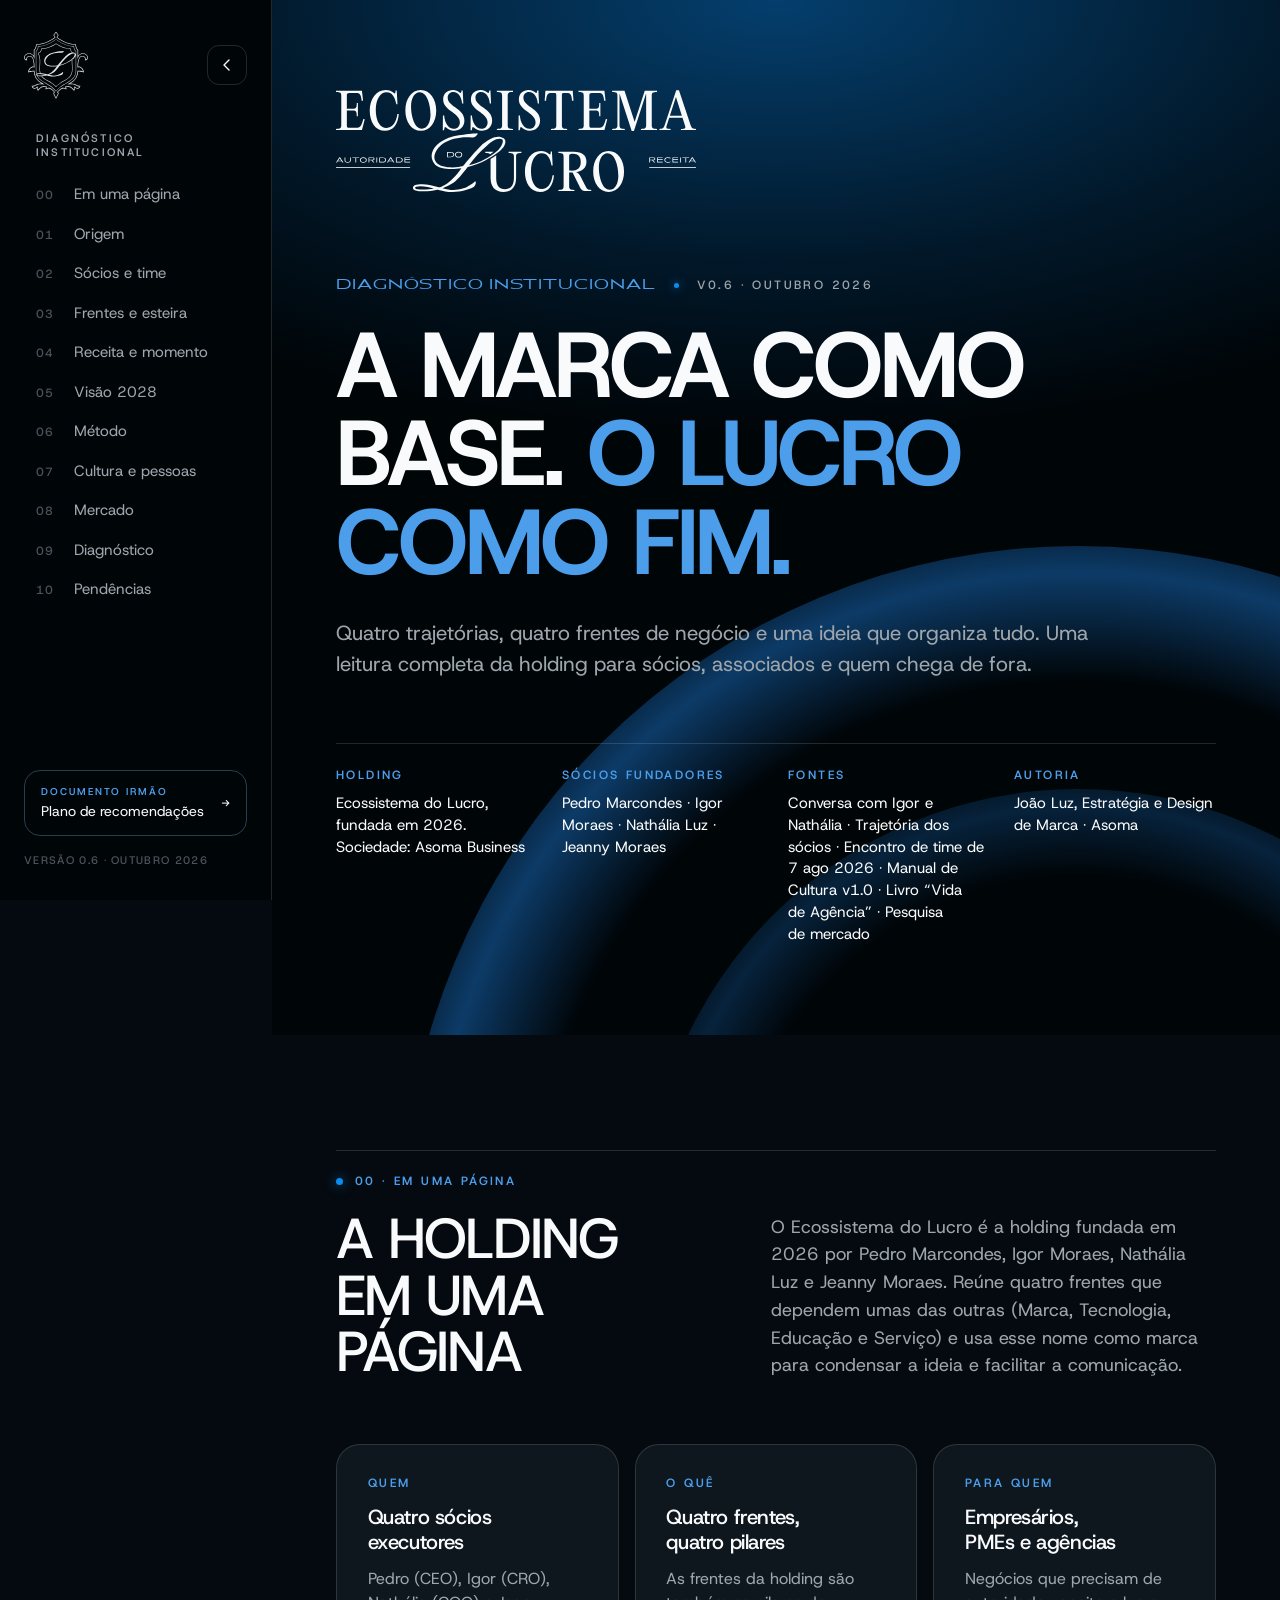
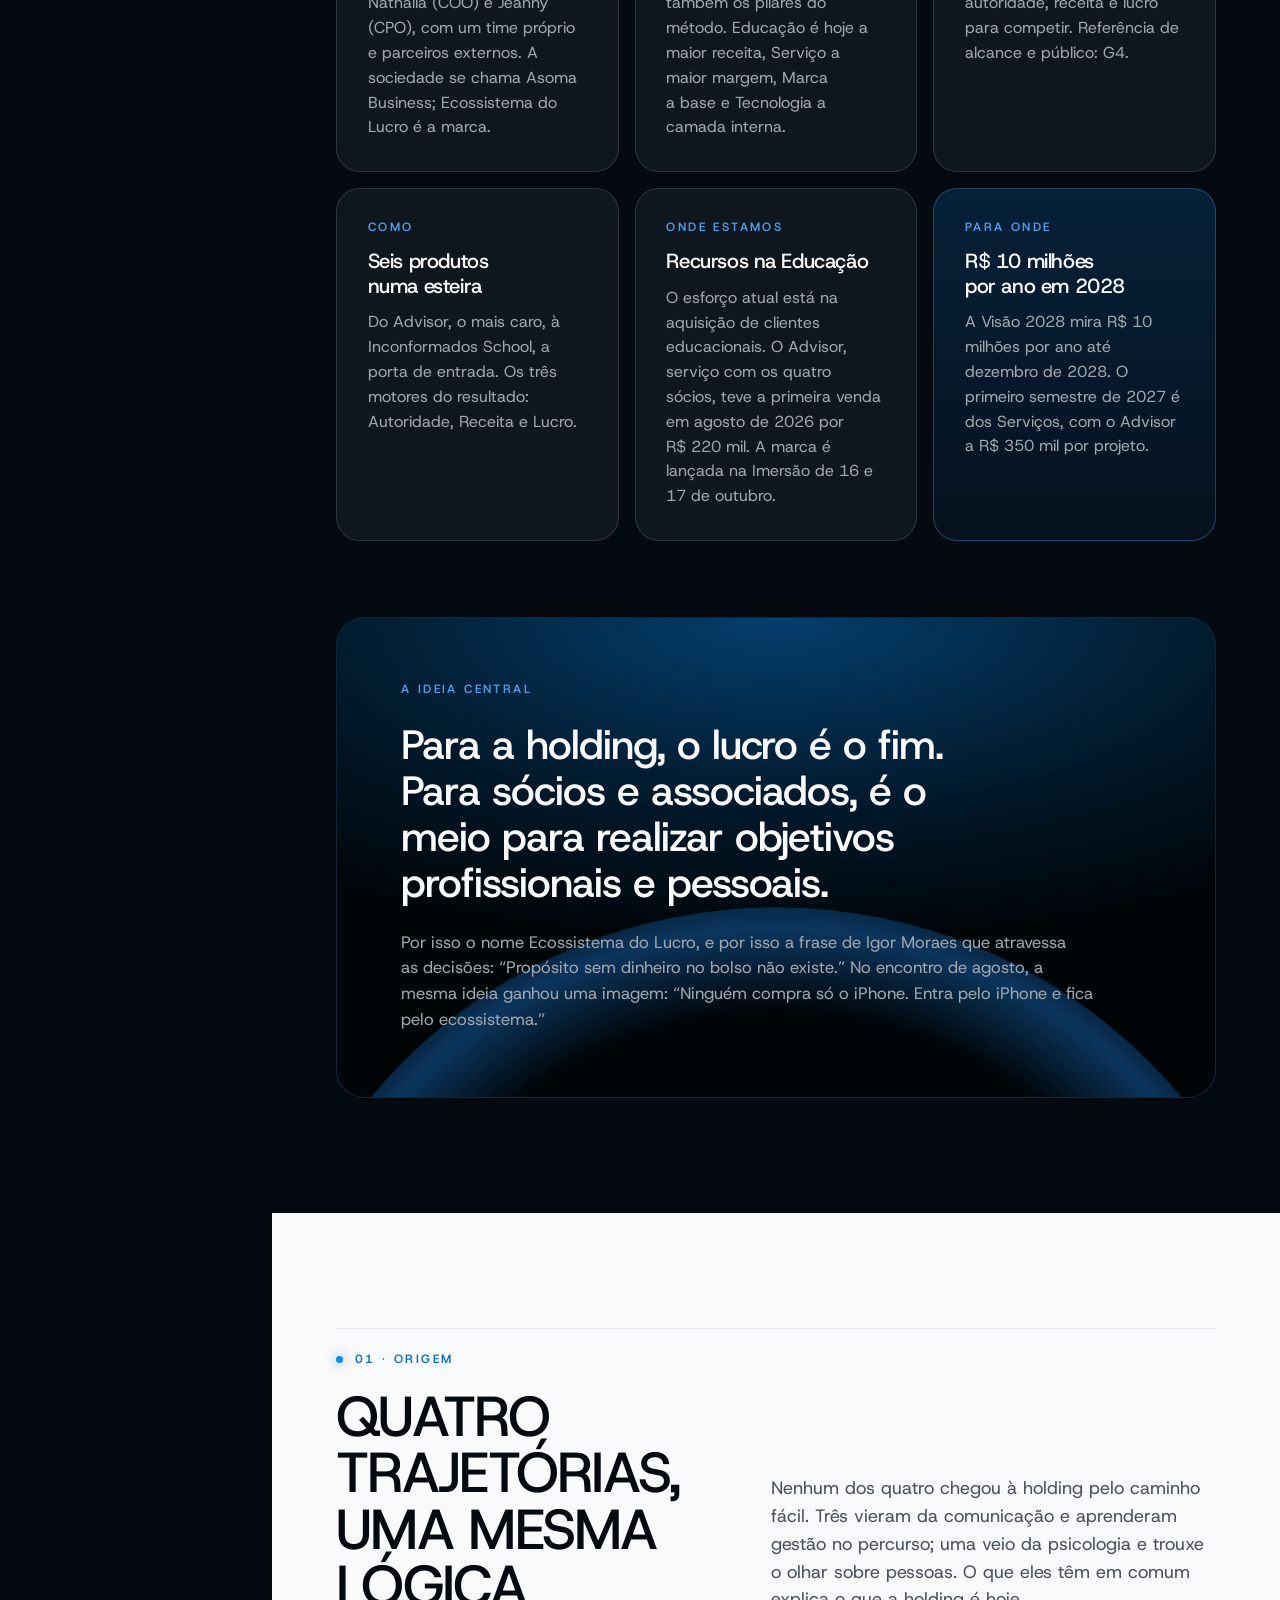
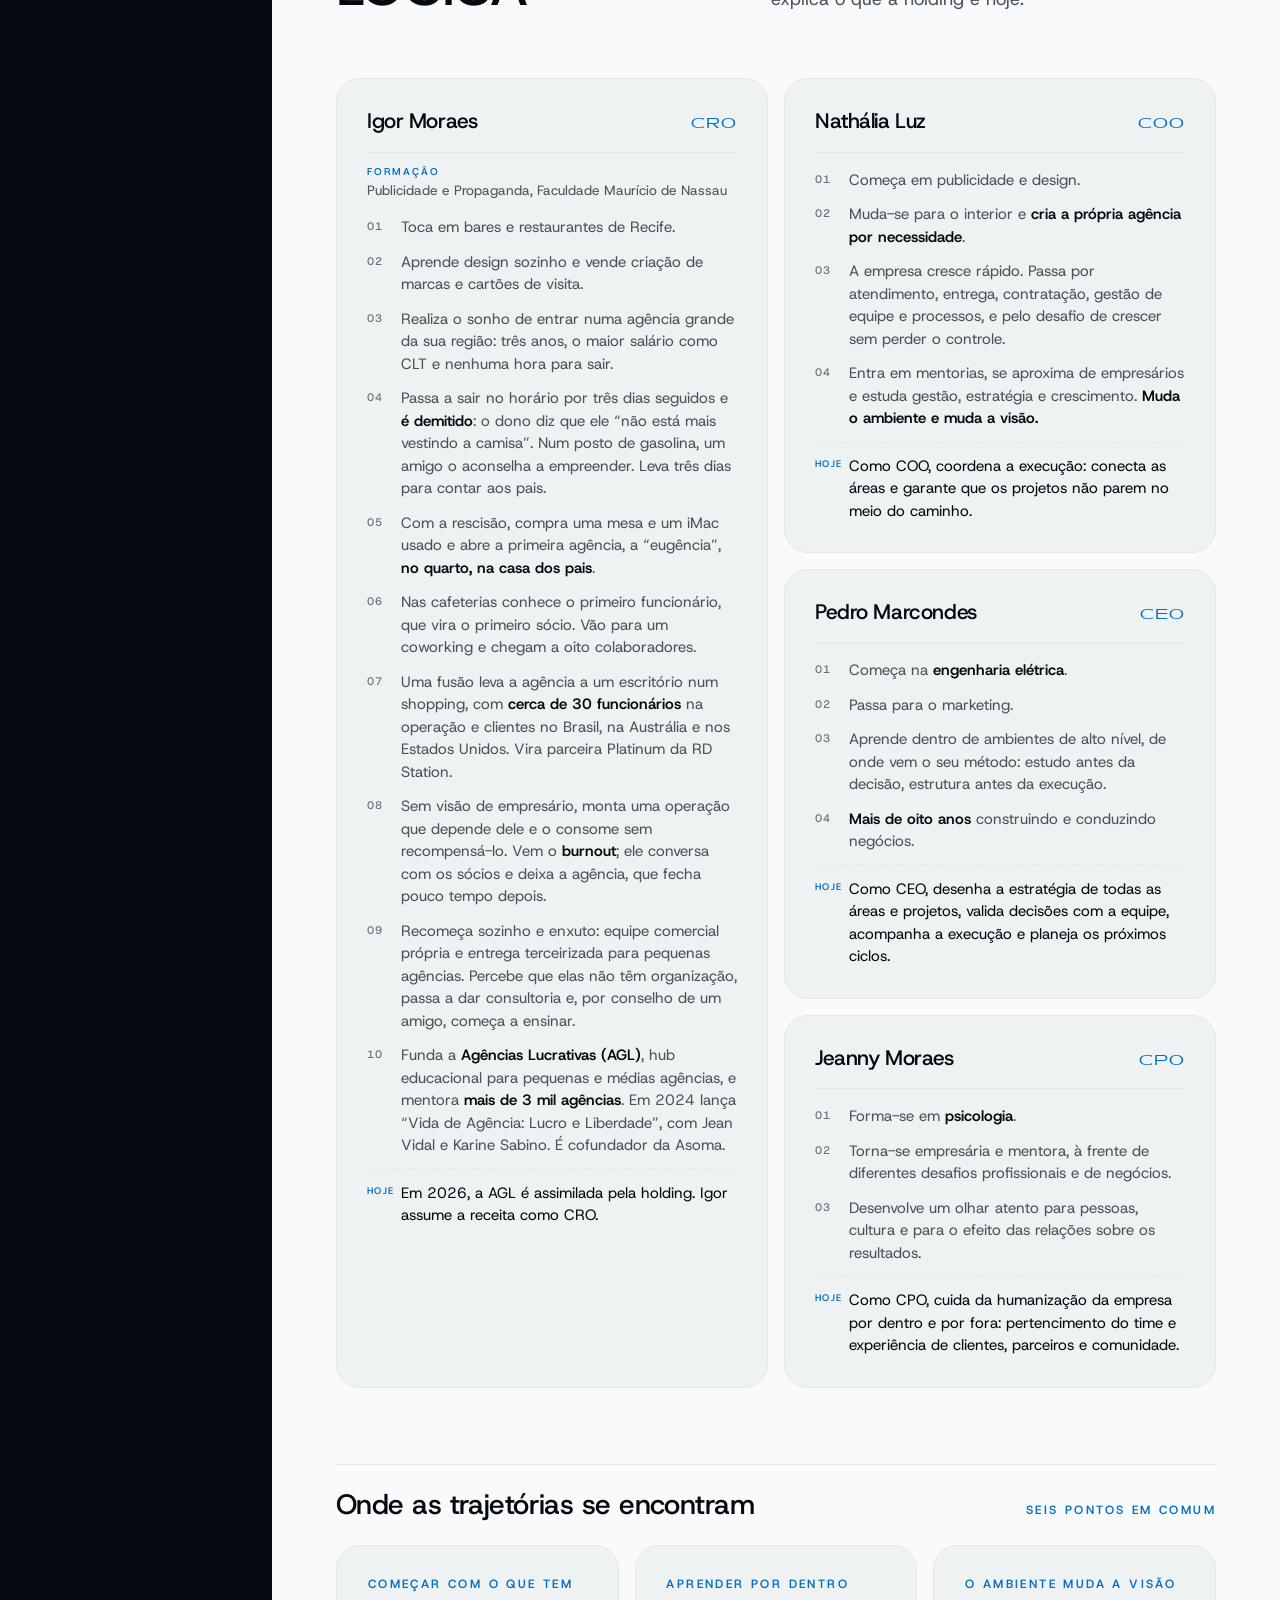
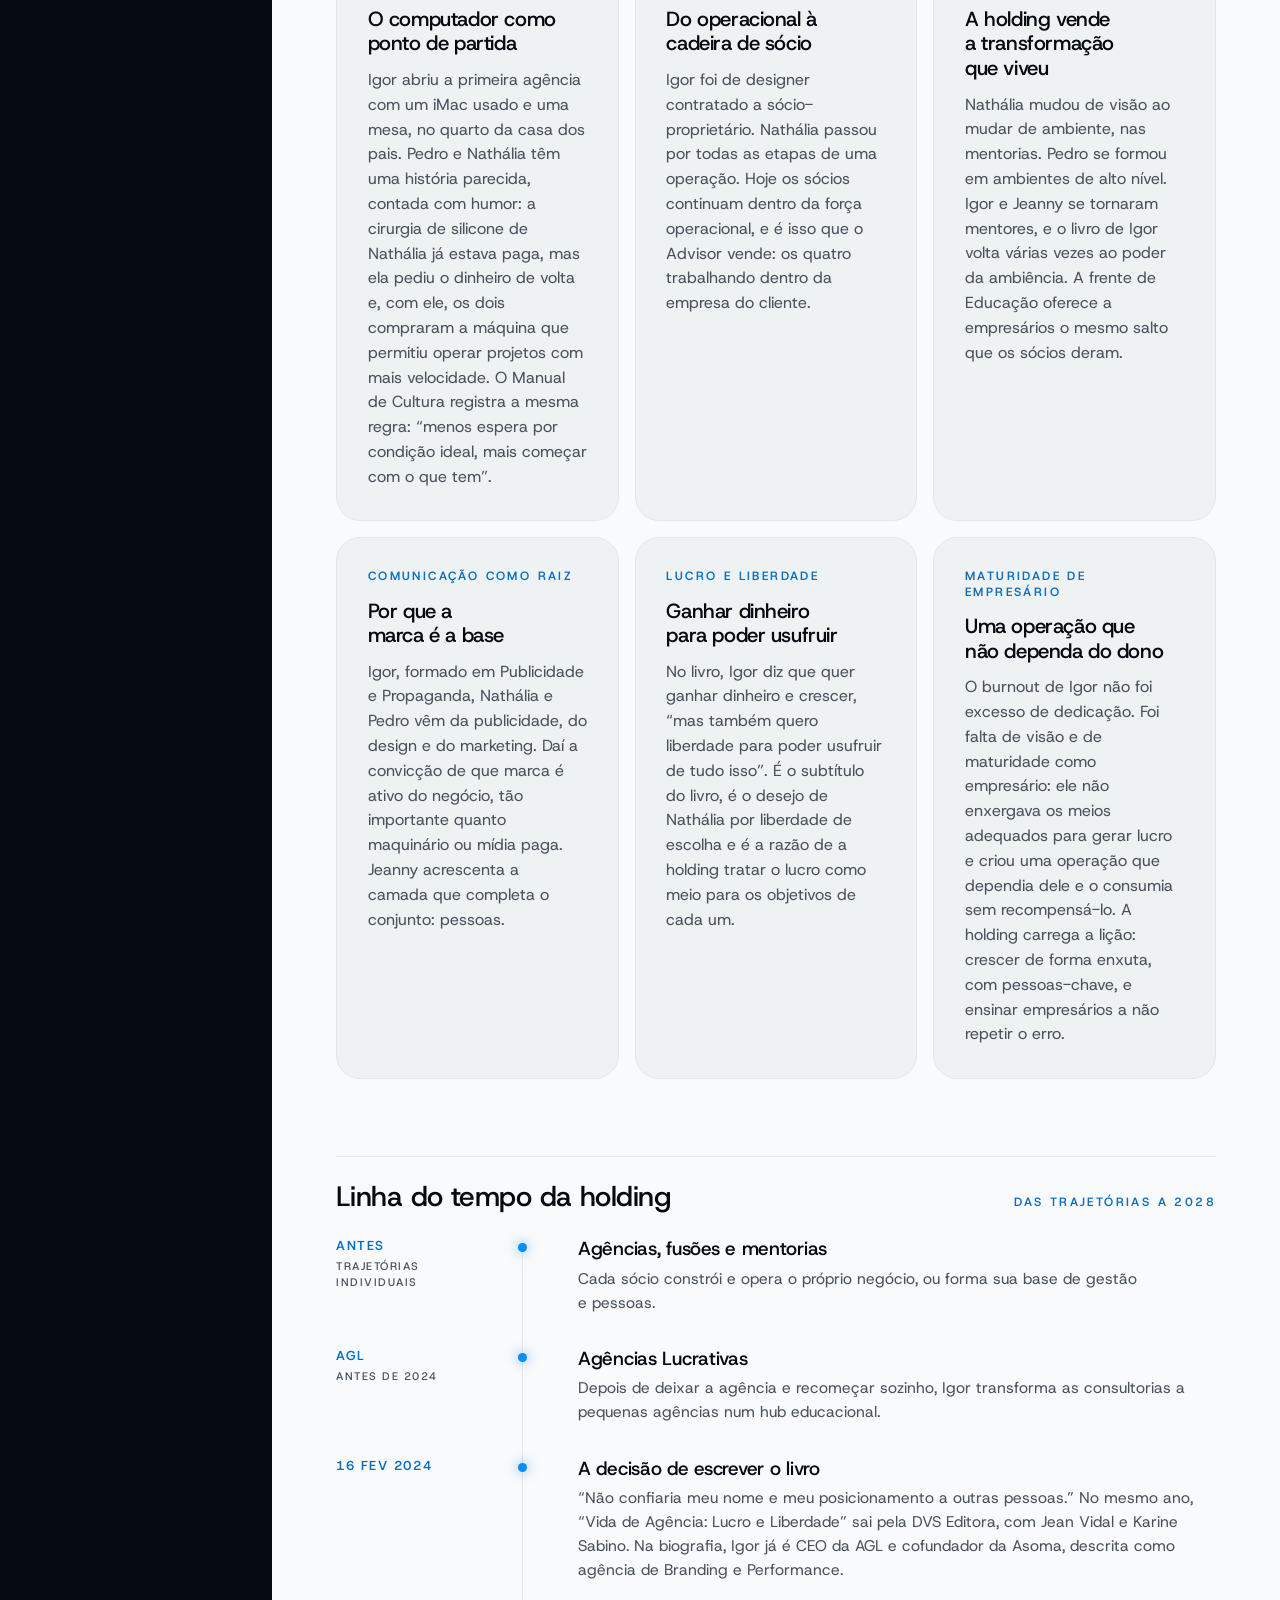
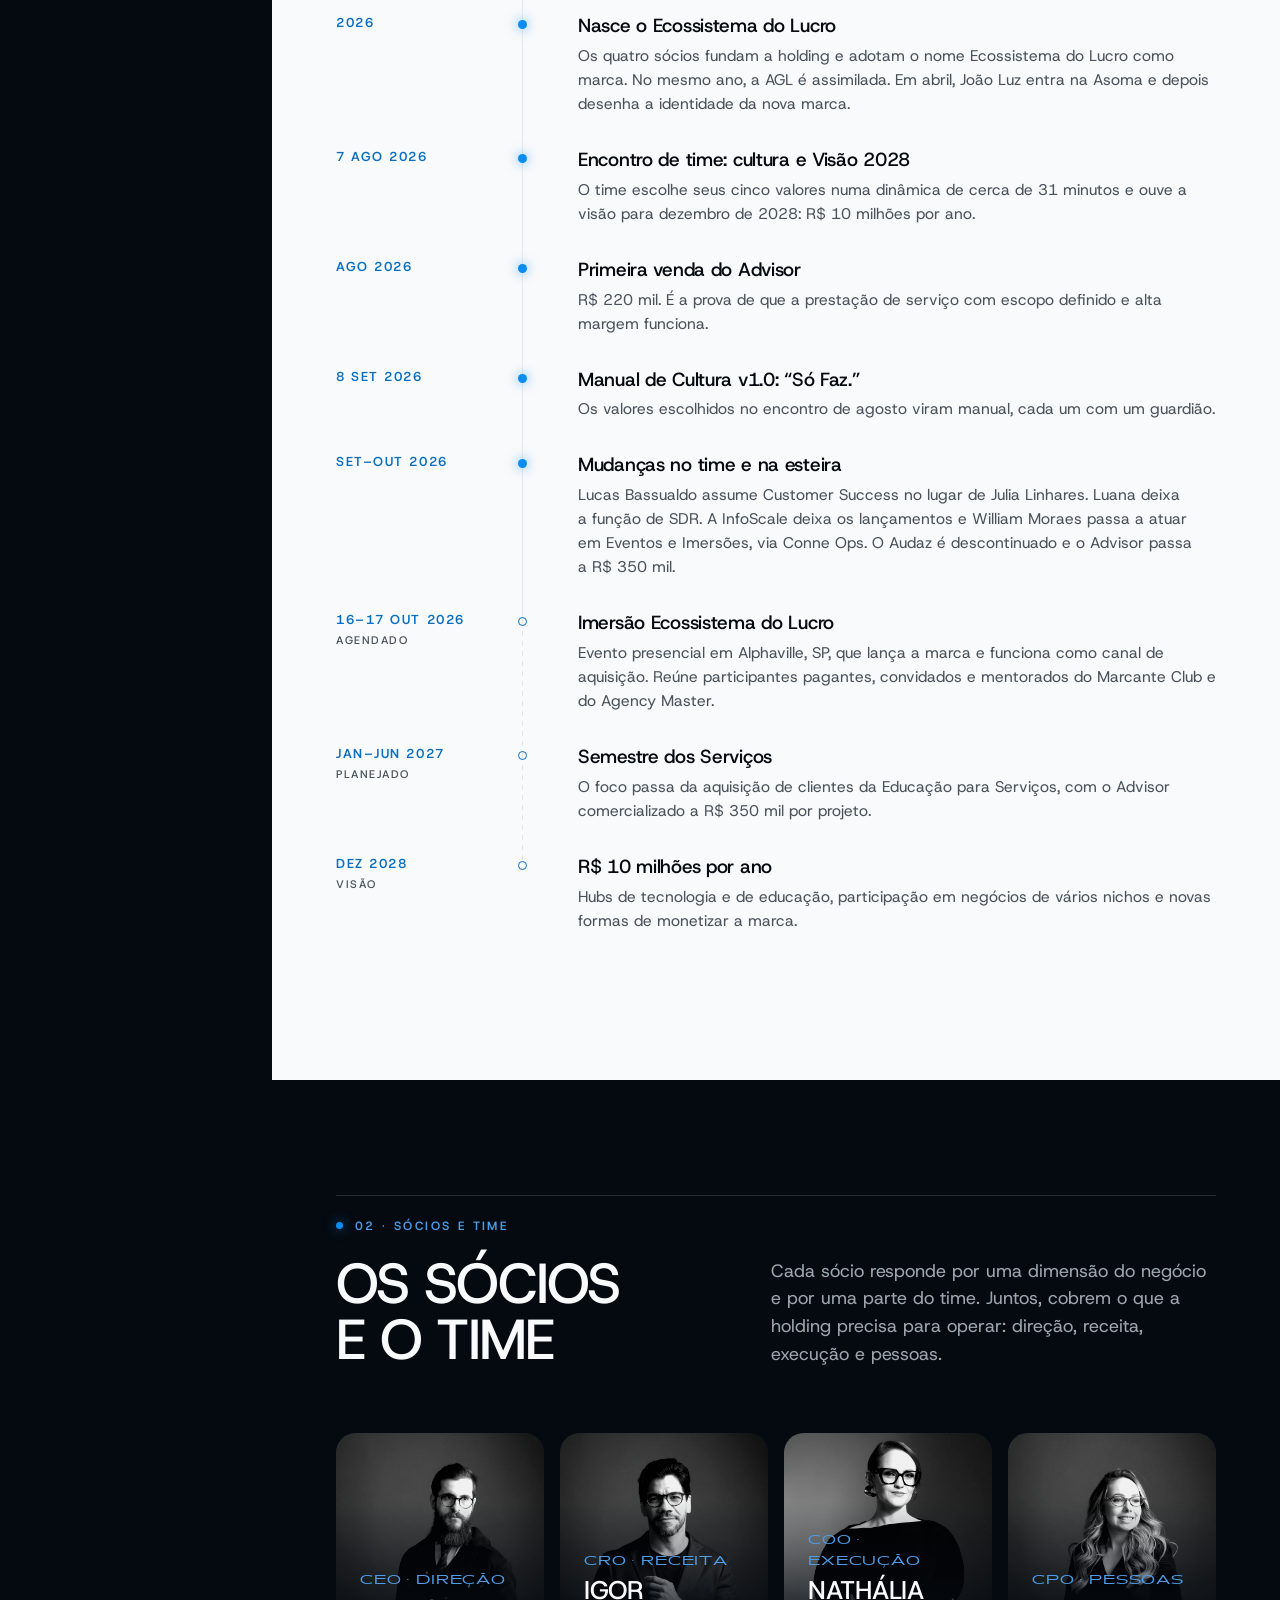
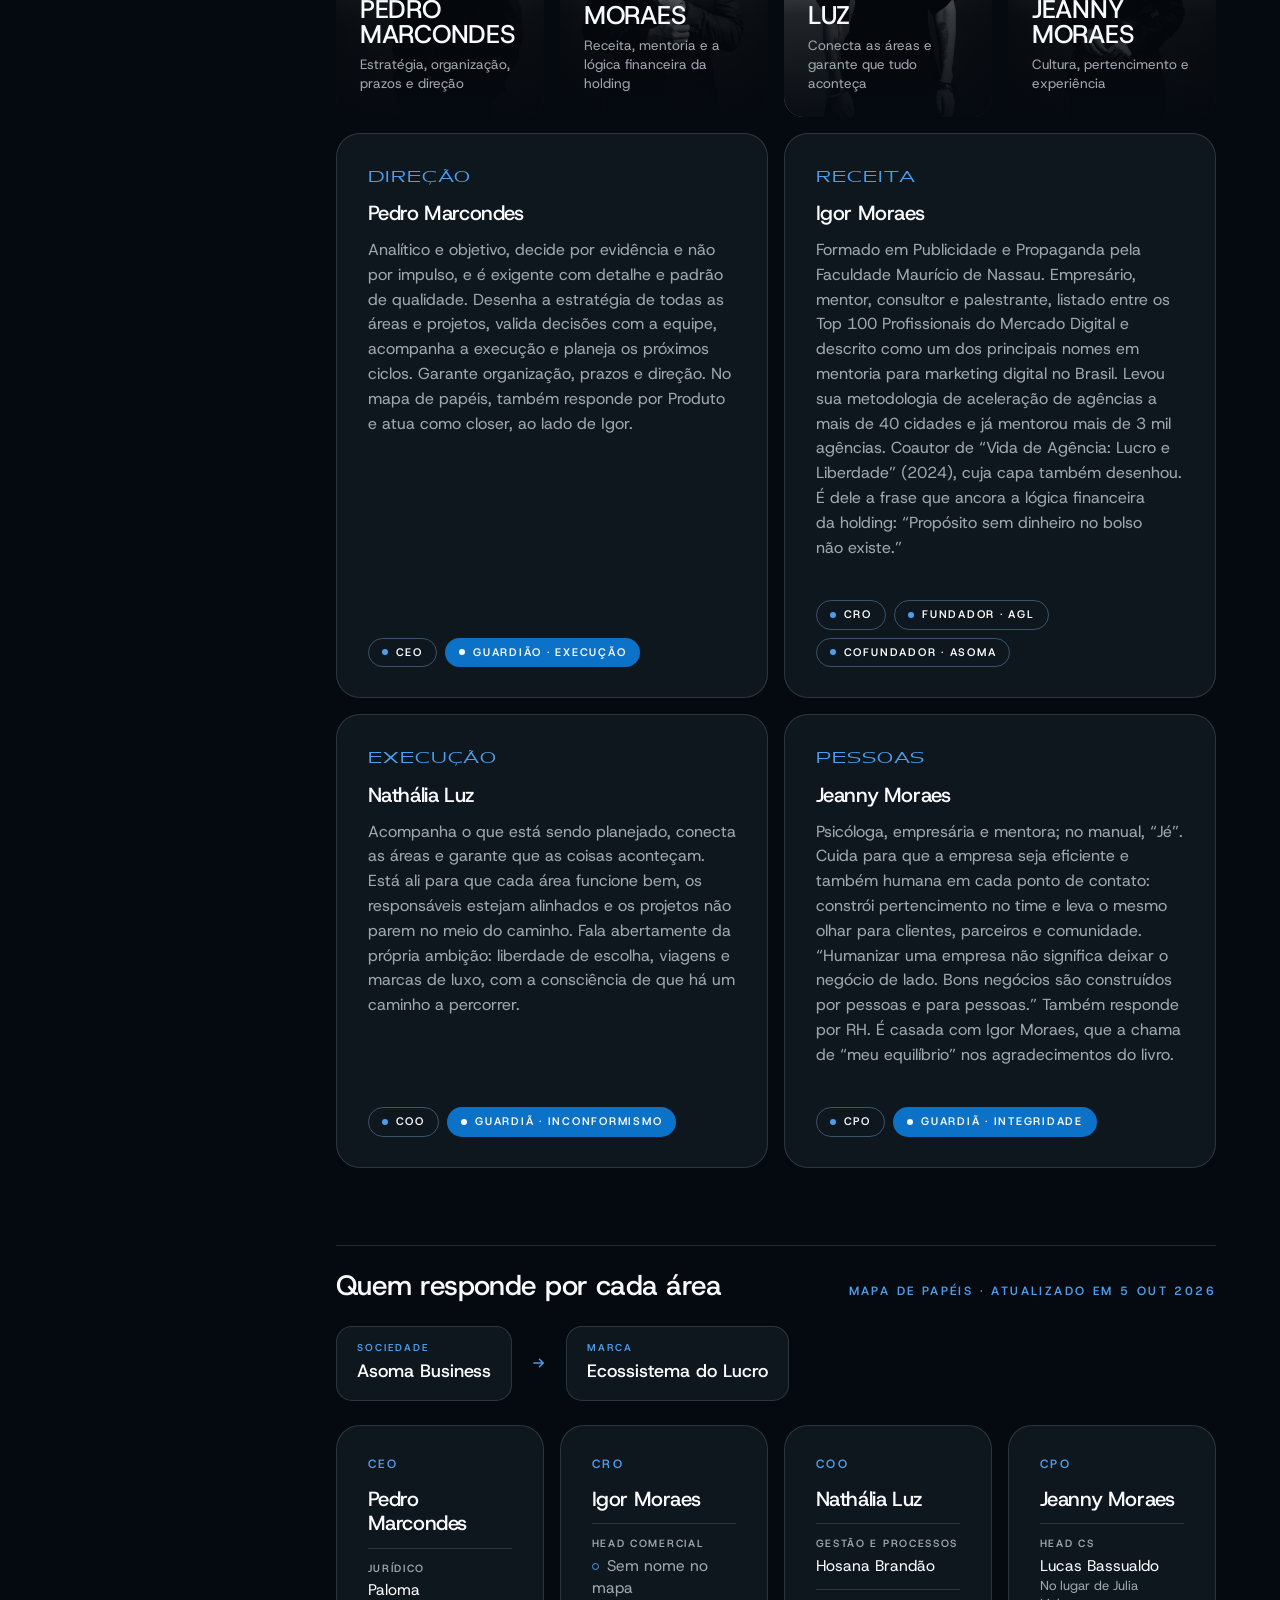
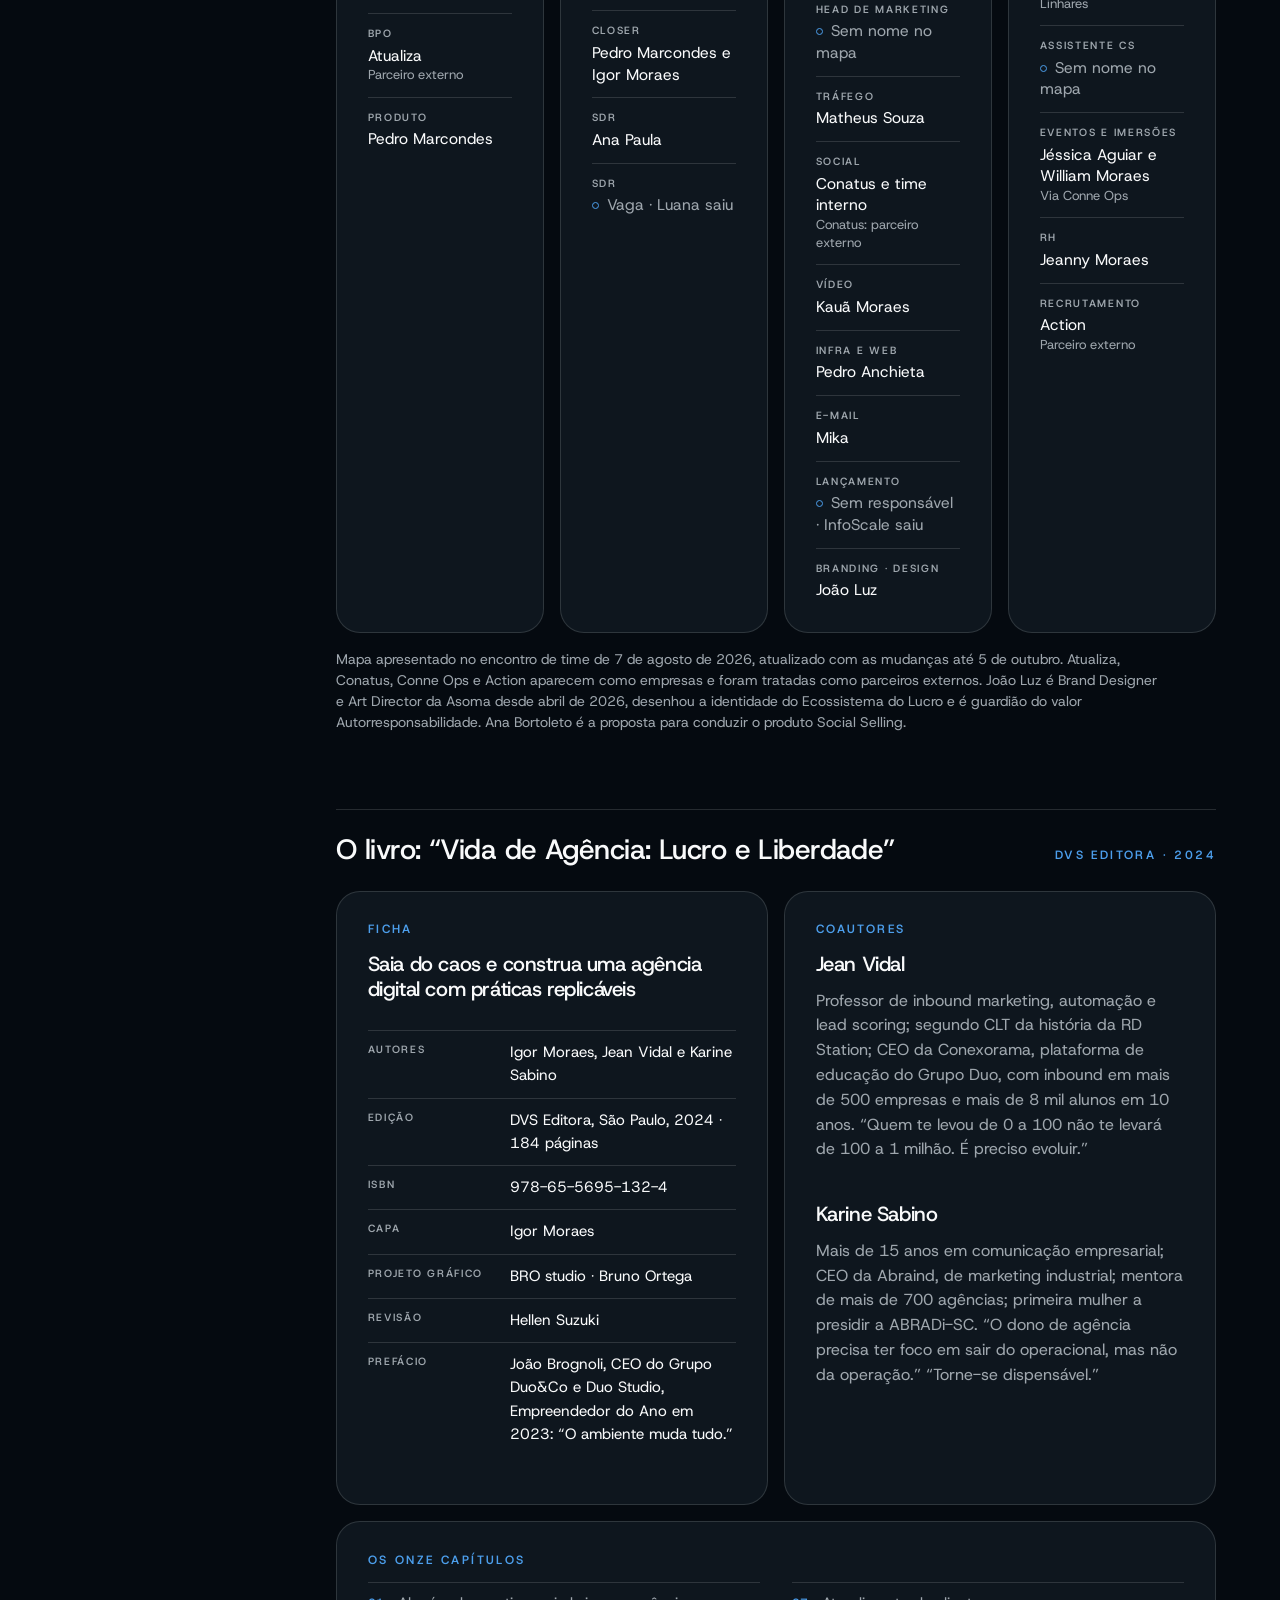
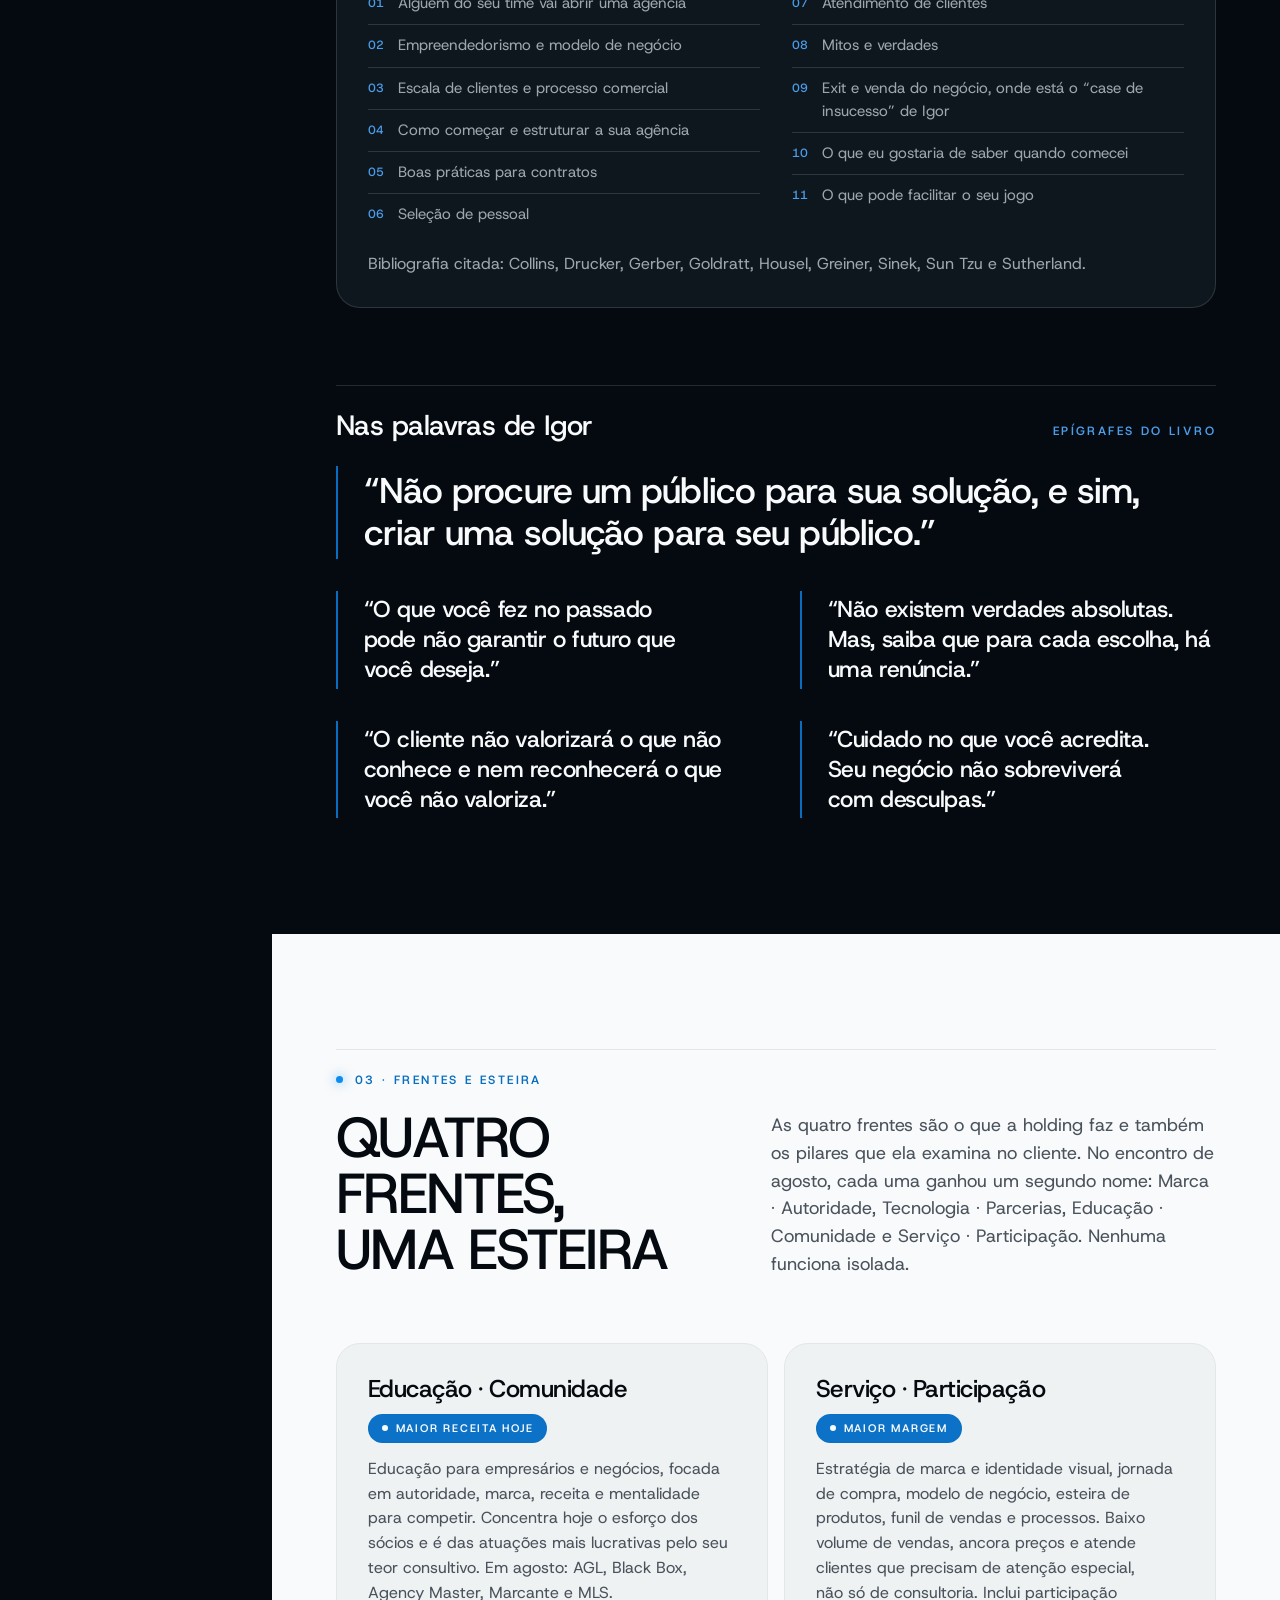
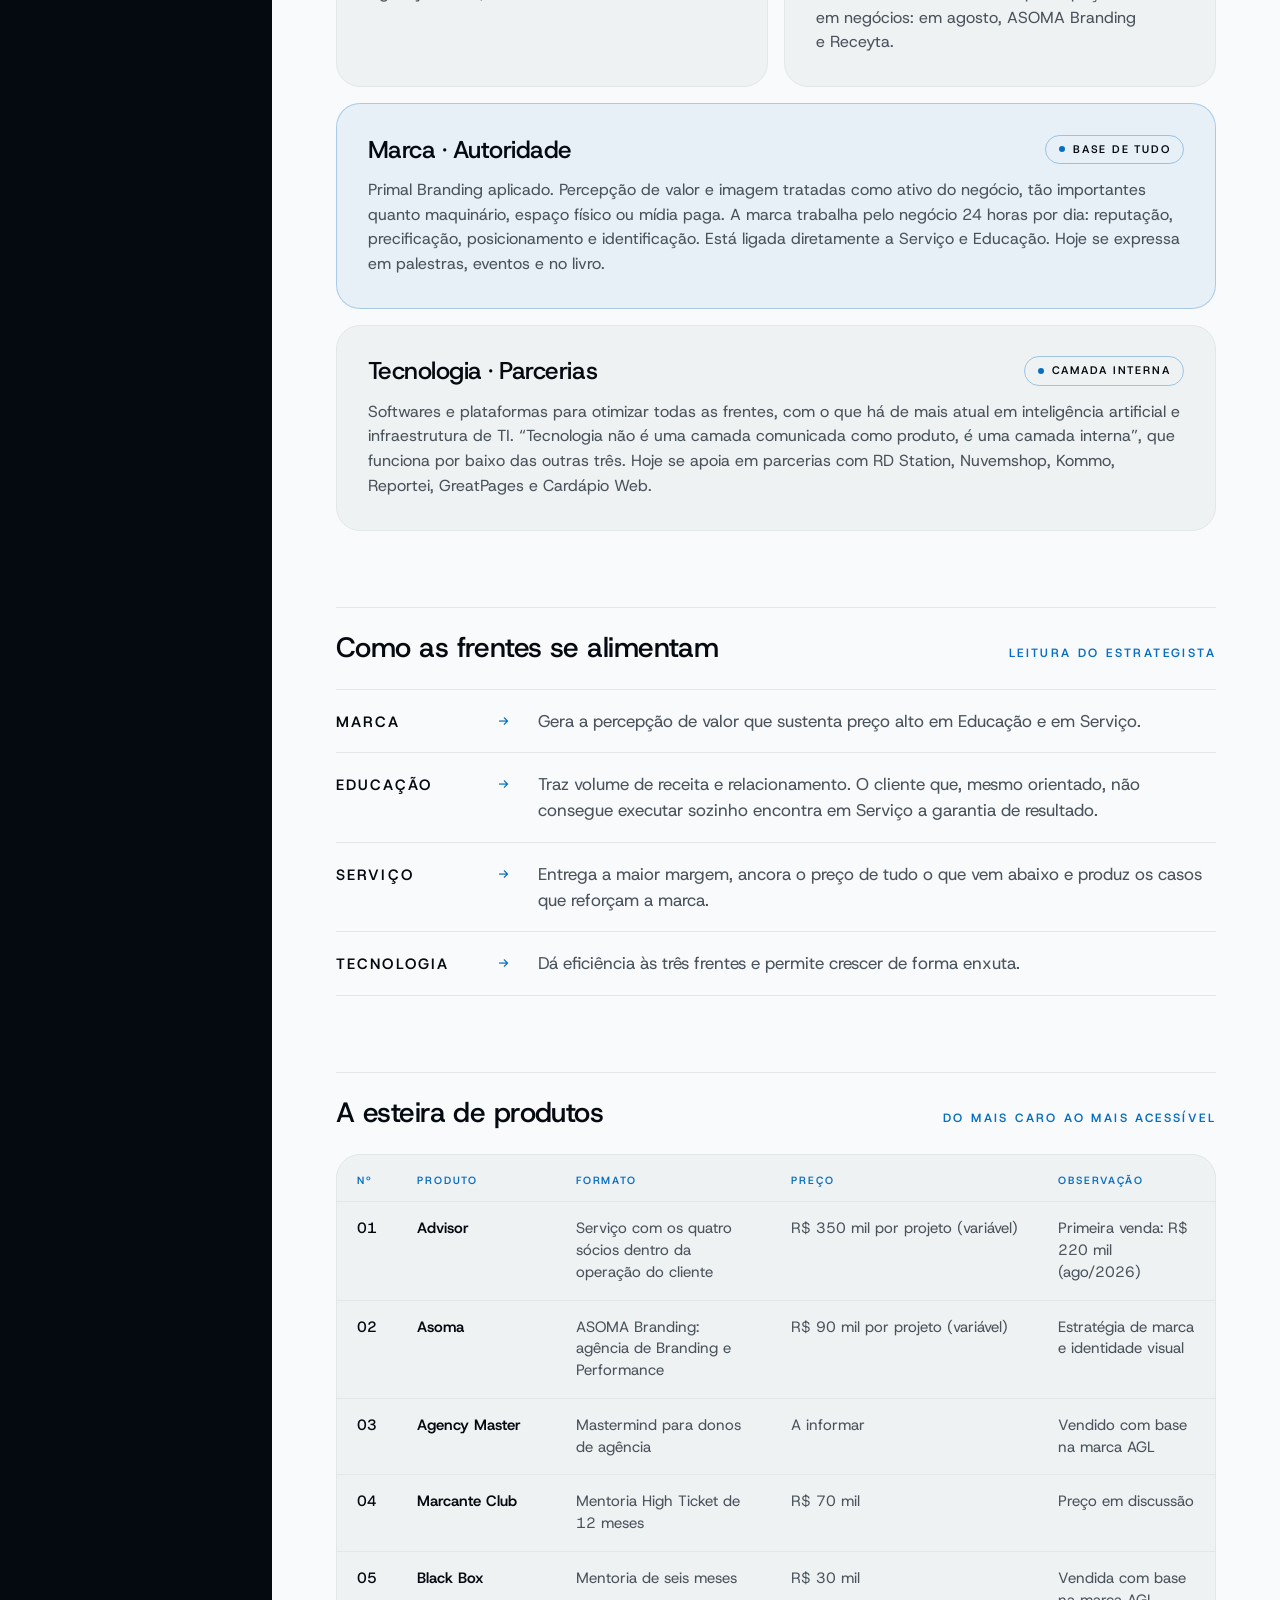
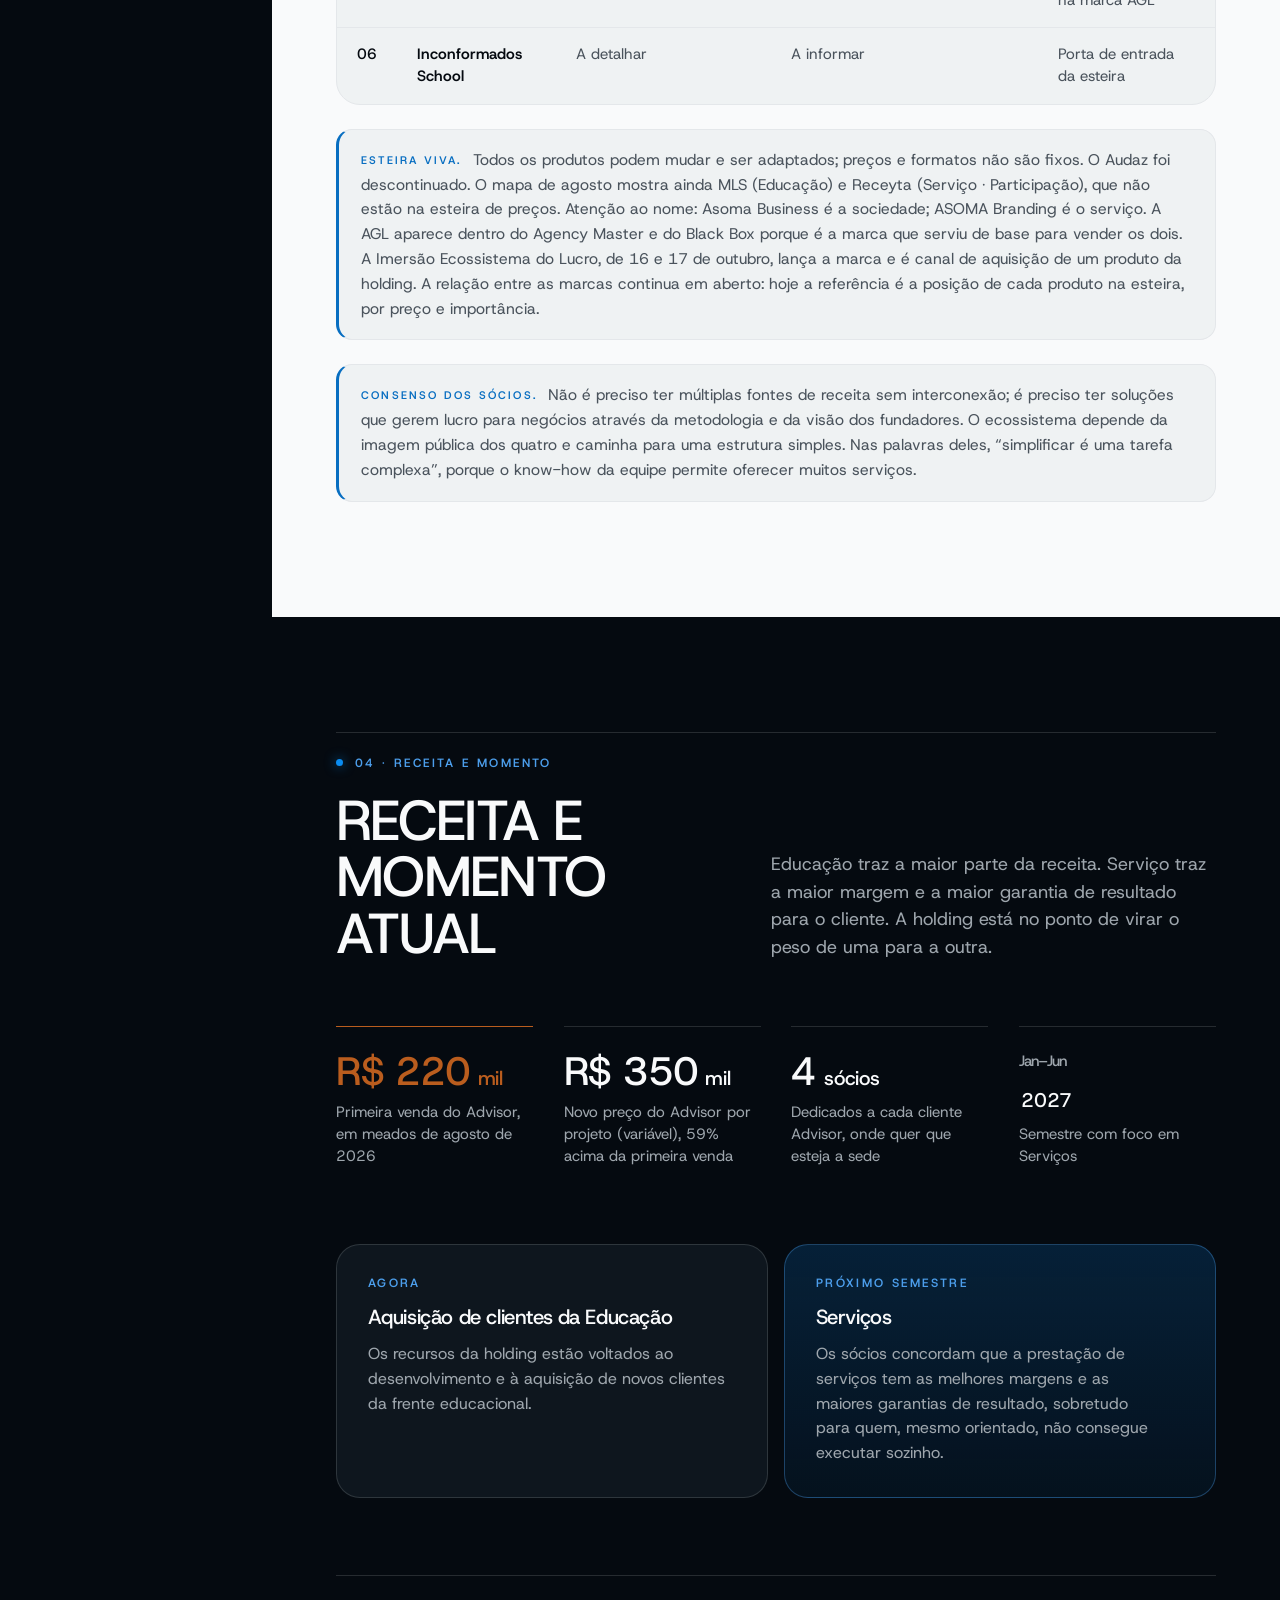
==== index.html @ 5210e8ff "Diagnóstico e Recomendações ECL no Design System Ecossistema do Lucro" ====
<!doctype html>
<html lang="pt-BR">
<head>
<meta charset="utf-8">
<meta name="viewport" content="width=device-width, initial-scale=1, viewport-fit=cover">
<meta name="robots" content="noindex, nofollow">
<meta name="theme-color" content="#000508">
<title>Diagnóstico Ecossistema do Lucro</title>
<meta name="description" content="Diagnóstico institucional do Ecossistema do Lucro: origem, sócios, frentes, esteira, Visão 2028, método, cultura, mercado e pendências. Versão 0.6, outubro de 2026.">
<link rel="icon" type="image/svg+xml" href="assets/img/brasao-claro.svg">
<link rel="preload" href="assets/fonts/HostGrotesk-Variable.woff2" as="font" type="font/woff2" crossorigin>
<link rel="preload" href="assets/fonts/Anisette-Regular.woff2" as="font" type="font/woff2" crossorigin>
<link rel="stylesheet" href="assets/css/ecl-doc.css">
</head>
<body>

<header class="topbar">
  <button class="btn-icone" type="button" data-abrir aria-controls="indice" aria-expanded="false" aria-label="Abrir índice">
    <svg viewBox="0 0 16 16" aria-hidden="true"><path d="M2 4h12M2 8h12M2 12h12" stroke="currentColor" stroke-width="1.4" fill="none" stroke-linecap="round"/></svg>
  </button>
  <img class="topbar__brasao" src="assets/img/brasao-claro.svg" alt="" width="30" height="31">
  <div class="topbar__txt"><span class="topbar__doc">Diagnóstico institucional</span><span class="topbar__sec" id="topbar-sec">Capa</span></div>
</header>
<div class="fundo-gaveta" data-fechar></div>

<div class="shell" id="shell">

<nav class="indice" id="indice" aria-label="Índice do documento">
  <div>
    <div class="indice__topo">
      <a class="indice__marca" href="#topo" aria-label="Ecossistema do Lucro, voltar à capa">
        <img src="assets/img/brasao-claro.svg" alt="Brasão Ecossistema do Lucro" width="64" height="67">
      </a>
      <button class="btn-icone btn-recolher" type="button" data-recolher aria-label="Recolher índice" title="Recolher índice">
        <svg viewBox="0 0 16 16" aria-hidden="true"><path d="M10 3 5 8l5 5" stroke="currentColor" stroke-width="1.4" fill="none" stroke-linecap="round" stroke-linejoin="round"/></svg>
      </button>
      <button class="btn-icone btn-fechar" type="button" data-fechar aria-label="Fechar índice">
        <svg viewBox="0 0 16 16" aria-hidden="true"><path d="M3.5 3.5l9 9M12.5 3.5l-9 9" stroke="currentColor" stroke-width="1.4" fill="none" stroke-linecap="round"/></svg>
      </button>
    </div>
    <p class="indice__doc" style="margin:0 0 16px 12px">Diagnóstico institucional</p>
    <div class="indice__lista">
      <a href="#resumo"><i>00</i><span>Em uma página</span></a>
      <a href="#origem"><i>01</i><span>Origem</span></a>
      <a href="#socios"><i>02</i><span>Sócios e time</span></a>
      <a href="#frentes"><i>03</i><span>Frentes e esteira</span></a>
      <a href="#momento"><i>04</i><span>Receita e momento</span></a>
      <a href="#visao2028"><i>05</i><span>Visão 2028</span></a>
      <a href="#metodo"><i>06</i><span>Método</span></a>
      <a href="#cultura"><i>07</i><span>Cultura e pessoas</span></a>
      <a href="#mercado"><i>08</i><span>Mercado</span></a>
      <a href="#diagnostico"><i>09</i><span>Diagnóstico</span></a>
      <a href="#pendencias"><i>10</i><span>Pendências</span></a>
    </div>
  </div>
  <div class="indice__pe">
    <a class="outro-doc" href="recomendacoes.html"><span><small>Documento irmão</small>Plano de recomendações</span><span aria-hidden="true">→</span></a>
    <span class="versao">Versão 0.6 · Outubro 2026</span>
  </div>
</nav>

<main id="topo">

<!-- CAPA -->
<section class="capa" aria-label="Capa">
  <div class="capa__domo" aria-hidden="true"></div>
  <div class="capa__aro" aria-hidden="true"></div>
  <div class="capa__aro capa__aro--2" aria-hidden="true"></div>
  <div class="capa__dentro">
    <img class="capa__logo" src="assets/img/logo-completo-claro.svg" alt="Ecossistema do Lucro · Autoridade · Receita" width="360" height="120">
    <div class="capa__olho"><span class="anisette">Diagnóstico institucional</span><span class="sep" aria-hidden="true"></span><span class="numeral">V0.6 · Outubro 2026</span></div>
    <h1>A marca como base. <em>O lucro como fim.</em></h1>
    <p class="capa__apoio">Quatro trajetórias, quatro frentes de negócio e uma ideia que organiza tudo. Uma leitura completa da holding para sócios, associados e quem chega de fora.</p>
    <div class="capa__meta">
      <div><span class="olho">Holding</span><p>Ecossistema do Lucro, fundada em 2026. Sociedade: Asoma Business</p></div>
      <div><span class="olho">Sócios fundadores</span><p>Pedro Marcondes · Igor Moraes · Nathália Luz · Jeanny Moraes</p></div>
      <div><span class="olho">Fontes</span><p>Conversa com Igor e Nathália · Trajetória dos sócios · Encontro de time de 7 ago 2026 · Manual de Cultura v1.0 · Livro “Vida de Agência” · Pesquisa de mercado</p></div>
      <div><span class="olho">Autoria</span><p>João Luz, Estratégia e Design de Marca · Asoma</p></div>
    </div>
  </div>
</section>

<!-- 00 RESUMO -->
<section class="secao" id="resumo">
  <div class="dentro">
    <div class="secao__cab">
      <div><span class="secao__num">00 · Em uma página</span><h2>A holding em uma página</h2></div>
      <p class="secao__lead">O Ecossistema do Lucro é a holding fundada em 2026 por Pedro Marcondes, Igor Moraes, Nathália Luz e Jeanny Moraes. Reúne quatro frentes que dependem umas das outras (Marca, Tecnologia, Educação e Serviço) e usa esse nome como marca para condensar a ideia e facilitar a comunicação.</p>
    </div>

    <div class="grade g3">
      <div class="cartao"><span class="olho">Quem</span><h3>Quatro sócios executores</h3><p>Pedro (CEO), Igor (CRO), Nathália (COO) e Jeanny (CPO), com um time próprio e parceiros externos. A sociedade se chama Asoma Business; Ecossistema do Lucro é a marca.</p></div>
      <div class="cartao"><span class="olho">O quê</span><h3>Quatro frentes, quatro pilares</h3><p>As frentes da holding são também os pilares do método. Educação é hoje a maior receita, Serviço a maior margem, Marca a base e Tecnologia a camada interna.</p></div>
      <div class="cartao"><span class="olho">Para quem</span><h3>Empresários, PMEs e agências</h3><p>Negócios que precisam de autoridade, receita e lucro para competir. Referência de alcance e público: G4.</p></div>
      <div class="cartao"><span class="olho">Como</span><h3>Seis produtos numa esteira</h3><p>Do Advisor, o mais caro, à Inconformados School, a porta de entrada. Os três motores do resultado: Autoridade, Receita e Lucro.</p></div>
      <div class="cartao"><span class="olho">Onde estamos</span><h3>Recursos na Educação</h3><p>O esforço atual está na aquisição de clientes educacionais. O Advisor, serviço com os quatro sócios, teve a primeira venda em agosto de 2026 por R$&nbsp;220&nbsp;mil. A marca é lançada na Imersão de 16 e 17 de outubro.</p></div>
      <div class="cartao cartao--azul"><span class="olho">Para onde</span><h3>R$&nbsp;10 milhões por ano em 2028</h3><p>A Visão 2028 mira R$&nbsp;10 milhões por ano até dezembro de 2028. O primeiro semestre de 2027 é dos Serviços, com o Advisor a R$&nbsp;350&nbsp;mil por projeto.</p></div>
    </div>

    <div class="bloco painel">
      <span class="olho">A ideia central</span>
      <p class="frase">Para a holding, o lucro é o fim. Para sócios e associados, é o meio para realizar objetivos profissionais e pessoais.</p>
      <p class="apoio">Por isso o nome Ecossistema do Lucro, e por isso a frase de Igor Moraes que atravessa as decisões: “Propósito sem dinheiro no bolso não existe.” No encontro de agosto, a mesma ideia ganhou uma imagem: “Ninguém compra só o iPhone. Entra pelo iPhone e fica pelo ecossistema.”</p>
    </div>
  </div>
</section>

<!-- 01 ORIGEM -->
<section class="secao folha-clara" id="origem">
  <div class="dentro">
    <div class="secao__cab">
      <div><span class="secao__num">01 · Origem</span><h2>Quatro trajetórias, uma mesma lógica</h2></div>
      <p class="secao__lead">Nenhum dos quatro chegou à holding pelo caminho fácil. Três vieram da comunicação e aprenderam gestão no percurso; uma veio da psicologia e trouxe o olhar sobre pessoas. O que eles têm em comum explica o que a holding é hoje.</p>
    </div>

    <div class="grade g2">
      <article class="cartao trajetoria">
        <header><h3>Igor Moraes</h3><span class="anisette">CRO</span></header>
        <p class="formacao"><b>Formação</b>Publicidade e Propaganda, Faculdade Maurício de Nassau</p>
        <ol>
          <li>Toca em bares e restaurantes de Recife.</li>
          <li>Aprende design sozinho e vende criação de marcas e cartões de visita.</li>
          <li>Realiza o sonho de entrar numa agência grande da sua região: três anos, o maior salário como CLT e nenhuma hora para sair.</li>
          <li>Passa a sair no horário por três dias seguidos e <strong>é demitido</strong>: o dono diz que ele “não está mais vestindo a camisa”. Num posto de gasolina, um amigo o aconselha a empreender. Leva três dias para contar aos pais.</li>
          <li>Com a rescisão, compra uma mesa e um iMac usado e abre a primeira agência, a “eugência”, <strong>no quarto, na casa dos pais</strong>.</li>
          <li>Nas cafeterias conhece o primeiro funcionário, que vira o primeiro sócio. Vão para um coworking e chegam a oito colaboradores.</li>
          <li>Uma fusão leva a agência a um escritório num shopping, com <strong>cerca de 30 funcionários</strong> na operação e clientes no Brasil, na Austrália e nos Estados Unidos. Vira parceira Platinum da RD Station.</li>
          <li>Sem visão de empresário, monta uma operação que depende dele e o consome sem recompensá-lo. Vem o <strong>burnout</strong>; ele conversa com os sócios e deixa a agência, que fecha pouco tempo depois.</li>
          <li>Recomeça sozinho e enxuto: equipe comercial própria e entrega terceirizada para pequenas agências. Percebe que elas não têm organização, passa a dar consultoria e, por conselho de um amigo, começa a ensinar.</li>
          <li>Funda a <strong>Agências Lucrativas (AGL)</strong>, hub educacional para pequenas e médias agências, e mentora <strong>mais de 3 mil agências</strong>. Em 2024 lança “Vida de Agência: Lucro e Liberdade”, com Jean Vidal e Karine Sabino. É cofundador da Asoma.</li>
          <li class="agora">Em 2026, a AGL é assimilada pela holding. Igor assume a receita como CRO.</li>
        </ol>
      </article>
      <div class="grade" style="align-content:start">
        <article class="cartao trajetoria">
          <header><h3>Nathália Luz</h3><span class="anisette">COO</span></header>
          <ol>
            <li>Começa em publicidade e design.</li>
            <li>Muda-se para o interior e <strong>cria a própria agência por necessidade</strong>.</li>
            <li>A empresa cresce rápido. Passa por atendimento, entrega, contratação, gestão de equipe e processos, e pelo desafio de crescer sem perder o controle.</li>
            <li>Entra em mentorias, se aproxima de empresários e estuda gestão, estratégia e crescimento. <strong>Muda o ambiente e muda a visão.</strong></li>
            <li class="agora">Como COO, coordena a execução: conecta as áreas e garante que os projetos não parem no meio do caminho.</li>
          </ol>
        </article>
        <article class="cartao trajetoria">
          <header><h3>Pedro Marcondes</h3><span class="anisette">CEO</span></header>
          <ol>
            <li>Começa na <strong>engenharia elétrica</strong>.</li>
            <li>Passa para o marketing.</li>
            <li>Aprende dentro de ambientes de alto nível, de onde vem o seu método: estudo antes da decisão, estrutura antes da execução.</li>
            <li><strong>Mais de oito anos</strong> construindo e conduzindo negócios.</li>
            <li class="agora">Como CEO, desenha a estratégia de todas as áreas e projetos, valida decisões com a equipe, acompanha a execução e planeja os próximos ciclos.</li>
          </ol>
        </article>
        <article class="cartao trajetoria">
          <header><h3>Jeanny Moraes</h3><span class="anisette">CPO</span></header>
          <ol>
            <li>Forma-se em <strong>psicologia</strong>.</li>
            <li>Torna-se empresária e mentora, à frente de diferentes desafios profissionais e de negócios.</li>
            <li>Desenvolve um olhar atento para pessoas, cultura e para o efeito das relações sobre os resultados.</li>
            <li class="agora">Como CPO, cuida da humanização da empresa por dentro e por fora: pertencimento do time e experiência de clientes, parceiros e comunidade.</li>
          </ol>
        </article>
      </div>
    </div>

    <div class="sub-cab"><h3>Onde as trajetórias se encontram</h3><span class="olho">Seis pontos em comum</span></div>
    <div class="grade g3">
      <div class="cartao"><span class="olho">Começar com o que tem</span><h3>O computador como ponto de partida</h3><p>Igor abriu a primeira agência com um iMac usado e uma mesa, no quarto da casa dos pais. Pedro e Nathália têm uma história parecida, contada com humor: a cirurgia de silicone de Nathália já estava paga, mas ela pediu o dinheiro de volta e, com ele, os dois compraram a máquina que permitiu operar projetos com mais velocidade. O Manual de Cultura registra a mesma regra: “menos espera por condição ideal, mais começar com o que tem”.</p></div>
      <div class="cartao"><span class="olho">Aprender por dentro</span><h3>Do operacional à cadeira de sócio</h3><p>Igor foi de designer contratado a sócio-proprietário. Nathália passou por todas as etapas de uma operação. Hoje os sócios continuam dentro da força operacional, e é isso que o Advisor vende: os quatro trabalhando dentro da empresa do cliente.</p></div>
      <div class="cartao"><span class="olho">O ambiente muda a visão</span><h3>A holding vende a transformação que viveu</h3><p>Nathália mudou de visão ao mudar de ambiente, nas mentorias. Pedro se formou em ambientes de alto nível. Igor e Jeanny se tornaram mentores, e o livro de Igor volta várias vezes ao poder da ambiência. A frente de Educação oferece a empresários o mesmo salto que os sócios deram.</p></div>
      <div class="cartao"><span class="olho">Comunicação como raiz</span><h3>Por que a marca é a base</h3><p>Igor, formado em Publicidade e Propaganda, Nathália e Pedro vêm da publicidade, do design e do marketing. Daí a convicção de que marca é ativo do negócio, tão importante quanto maquinário ou mídia paga. Jeanny acrescenta a camada que completa o conjunto: pessoas.</p></div>
      <div class="cartao"><span class="olho">Lucro e liberdade</span><h3>Ganhar dinheiro para poder usufruir</h3><p>No livro, Igor diz que quer ganhar dinheiro e crescer, “mas também quero liberdade para poder usufruir de tudo isso”. É o subtítulo do livro, é o desejo de Nathália por liberdade de escolha e é a razão de a holding tratar o lucro como meio para os objetivos de cada um.</p></div>
      <div class="cartao"><span class="olho">Maturidade de empresário</span><h3>Uma operação que não dependa do dono</h3><p>O burnout de Igor não foi excesso de dedicação. Foi falta de visão e de maturidade como empresário: ele não enxergava os meios adequados para gerar lucro e criou uma operação que dependia dele e o consumia sem recompensá-lo. A holding carrega a lição: crescer de forma enxuta, com pessoas-chave, e ensinar empresários a não repetir o erro.</p></div>
    </div>

    <div class="sub-cab"><h3>Linha do tempo da holding</h3><span class="olho">Das trajetórias a 2028</span></div>
    <div class="tempo">
      <div class="tempo__item"><div class="tempo__quando">Antes<small>Trajetórias individuais</small></div><div><h4>Agências, fusões e mentorias</h4><p>Cada sócio constrói e opera o próprio negócio, ou forma sua base de gestão e pessoas.</p></div></div>
      <div class="tempo__item"><div class="tempo__quando">AGL<small>Antes de 2024</small></div><div><h4>Agências Lucrativas</h4><p>Depois de deixar a agência e recomeçar sozinho, Igor transforma as consultorias a pequenas agências num hub educacional.</p></div></div>
      <div class="tempo__item"><div class="tempo__quando">16 fev 2024</div><div><h4>A decisão de escrever o livro</h4><p>“Não confiaria meu nome e meu posicionamento a outras pessoas.” No mesmo ano, “Vida de Agência: Lucro e Liberdade” sai pela DVS Editora, com Jean Vidal e Karine Sabino. Na biografia, Igor já é CEO da AGL e cofundador da Asoma, descrita como agência de Branding e Performance.</p></div></div>
      <div class="tempo__item"><div class="tempo__quando">2026</div><div><h4>Nasce o Ecossistema do Lucro</h4><p>Os quatro sócios fundam a holding e adotam o nome Ecossistema do Lucro como marca. No mesmo ano, a AGL é assimilada. Em abril, João Luz entra na Asoma e depois desenha a identidade da nova marca.</p></div></div>
      <div class="tempo__item"><div class="tempo__quando">7 ago 2026</div><div><h4>Encontro de time: cultura e Visão 2028</h4><p>O time escolhe seus cinco valores numa dinâmica de cerca de 31 minutos e ouve a visão para dezembro de 2028: R$&nbsp;10 milhões por ano.</p></div></div>
      <div class="tempo__item"><div class="tempo__quando">Ago 2026</div><div><h4>Primeira venda do Advisor</h4><p>R$&nbsp;220&nbsp;mil. É a prova de que a prestação de serviço com escopo definido e alta margem funciona.</p></div></div>
      <div class="tempo__item"><div class="tempo__quando">8 set 2026</div><div><h4>Manual de Cultura v1.0: “Só Faz.”</h4><p>Os valores escolhidos no encontro de agosto viram manual, cada um com um guardião.</p></div></div>
      <div class="tempo__item"><div class="tempo__quando">Set–Out 2026</div><div><h4>Mudanças no time e na esteira</h4><p>Lucas Bassualdo assume Customer Success no lugar de Julia Linhares. Luana deixa a função de SDR. A InfoScale deixa os lançamentos e William Moraes passa a atuar em Eventos e Imersões, via Conne Ops. O Audaz é descontinuado e o Advisor passa a R$&nbsp;350&nbsp;mil.</p></div></div>
      <div class="tempo__item futuro"><div class="tempo__quando">16–17 out 2026<small>Agendado</small></div><div><h4>Imersão Ecossistema do Lucro</h4><p>Evento presencial em Alphaville, SP, que lança a marca e funciona como canal de aquisição. Reúne participantes pagantes, convidados e mentorados do Marcante Club e do Agency Master.</p></div></div>
      <div class="tempo__item futuro"><div class="tempo__quando">Jan–Jun 2027<small>Planejado</small></div><div><h4>Semestre dos Serviços</h4><p>O foco passa da aquisição de clientes da Educação para Serviços, com o Advisor comercializado a R$&nbsp;350&nbsp;mil por projeto.</p></div></div>
      <div class="tempo__item futuro"><div class="tempo__quando">Dez 2028<small>Visão</small></div><div><h4>R$&nbsp;10 milhões por ano</h4><p>Hubs de tecnologia e de educação, participação em negócios de vários nichos e novas formas de monetizar a marca.</p></div></div>
    </div>
  </div>
</section>

<!-- 02 SÓCIOS -->
<section class="secao" id="socios">
  <div class="dentro">
    <div class="secao__cab">
      <div><span class="secao__num">02 · Sócios e time</span><h2>Os sócios e o time</h2></div>
      <p class="secao__lead">Cada sócio responde por uma dimensão do negócio e por uma parte do time. Juntos, cobrem o que a holding precisa para operar: direção, receita, execução e pessoas.</p>
    </div>

    <div class="retratos">
      <figure class="retrato"><img src="assets/img/pedro-marcondes.jpg" alt="Retrato de Pedro Marcondes" width="720" height="1080"><figcaption><span class="anisette">CEO · Direção</span><strong>Pedro Marcondes</strong><small>Estratégia, organização, prazos e direção</small></figcaption></figure>
      <figure class="retrato"><img src="assets/img/igor-moraes.jpg" alt="Retrato de Igor Moraes" width="720" height="1080"><figcaption><span class="anisette">CRO · Receita</span><strong>Igor Moraes</strong><small>Receita, mentoria e a lógica financeira da holding</small></figcaption></figure>
      <figure class="retrato"><img src="assets/img/nathalia-luz.jpg" alt="Retrato de Nathália Luz" width="720" height="1080"><figcaption><span class="anisette">COO · Execução</span><strong>Nathália Luz</strong><small>Conecta as áreas e garante que tudo aconteça</small></figcaption></figure>
      <figure class="retrato"><img src="assets/img/jeanny-moraes.jpg" alt="Retrato de Jeanny Moraes" width="720" height="1080"><figcaption><span class="anisette">CPO · Pessoas</span><strong>Jeanny Moraes</strong><small>Cultura, pertencimento e experiência</small></figcaption></figure>
    </div>

    <div class="grade g2" style="margin-top:16px">
      <div class="cartao socio">
        <div class="socio__cargo"><span class="anisette">Direção</span></div>
        <h3>Pedro Marcondes</h3>
        <p>Analítico e objetivo, decide por evidência e não por impulso, e é exigente com detalhe e padrão de qualidade. Desenha a estratégia de todas as áreas e projetos, valida decisões com a equipe, acompanha a execução e planeja os próximos ciclos. Garante organização, prazos e direção. No mapa de papéis, também responde por Produto e atua como closer, ao lado de Igor.</p>
        <div class="etiquetas"><span class="etiqueta">CEO</span><span class="etiqueta etiqueta--forte">Guardião · Execução</span></div>
      </div>
      <div class="cartao socio">
        <div class="socio__cargo"><span class="anisette">Receita</span></div>
        <h3>Igor Moraes</h3>
        <p>Formado em Publicidade e Propaganda pela Faculdade Maurício de Nassau. Empresário, mentor, consultor e palestrante, listado entre os Top 100 Profissionais do Mercado Digital e descrito como um dos principais nomes em mentoria para marketing digital no Brasil. Levou sua metodologia de aceleração de agências a mais de 40 cidades e já mentorou mais de 3 mil agências. Coautor de “Vida de Agência: Lucro e Liberdade” (2024), cuja capa também desenhou. É dele a frase que ancora a lógica financeira da holding: “Propósito sem dinheiro no bolso não existe.”</p>
        <div class="etiquetas"><span class="etiqueta">CRO</span><span class="etiqueta">Fundador · AGL</span><span class="etiqueta">Cofundador · Asoma</span></div>
      </div>
      <div class="cartao socio">
        <div class="socio__cargo"><span class="anisette">Execução</span></div>
        <h3>Nathália Luz</h3>
        <p>Acompanha o que está sendo planejado, conecta as áreas e garante que as coisas aconteçam. Está ali para que cada área funcione bem, os responsáveis estejam alinhados e os projetos não parem no meio do caminho. Fala abertamente da própria ambição: liberdade de escolha, viagens e marcas de luxo, com a consciência de que há um caminho a percorrer.</p>
        <div class="etiquetas"><span class="etiqueta">COO</span><span class="etiqueta etiqueta--forte">Guardiã · Inconformismo</span></div>
      </div>
      <div class="cartao socio">
        <div class="socio__cargo"><span class="anisette">Pessoas</span></div>
        <h3>Jeanny Moraes</h3>
        <p>Psicóloga, empresária e mentora; no manual, “Jé”. Cuida para que a empresa seja eficiente e também humana em cada ponto de contato: constrói pertencimento no time e leva o mesmo olhar para clientes, parceiros e comunidade. “Humanizar uma empresa não significa deixar o negócio de lado. Bons negócios são construídos por pessoas e para pessoas.” Também responde por RH. É casada com Igor Moraes, que a chama de “meu equilíbrio” nos agradecimentos do livro.</p>
        <div class="etiquetas"><span class="etiqueta">CPO</span><span class="etiqueta etiqueta--forte">Guardiã · Integridade</span></div>
      </div>
    </div>

    <div class="sub-cab"><h3>Quem responde por cada área</h3><span class="olho">Mapa de papéis · atualizado em 5 out 2026</span></div>
    <div class="org-topo"><div><span class="olho">Sociedade</span><b>Asoma Business</b></div><i aria-hidden="true">→</i><div><span class="olho">Marca</span><b>Ecossistema do Lucro</b></div></div>
    <div class="grade g4 org">
      <div class="cartao"><span class="olho">CEO</span><h3>Pedro Marcondes</h3>
        <dl><dt>Jurídico</dt><dd>Paloma</dd><dt>BPO</dt><dd>Atualiza <em>Parceiro externo</em></dd><dt>Produto</dt><dd>Pedro Marcondes</dd></dl></div>
      <div class="cartao"><span class="olho">CRO</span><h3>Igor Moraes</h3>
        <dl><dt>Head Comercial</dt><dd class="vaga">Sem nome no mapa</dd><dt>Closer</dt><dd>Pedro Marcondes e Igor Moraes</dd><dt>SDR</dt><dd>Ana Paula</dd><dt>SDR</dt><dd class="vaga">Vaga · Luana saiu</dd></dl></div>
      <div class="cartao"><span class="olho">COO</span><h3>Nathália Luz</h3>
        <dl><dt>Gestão e Processos</dt><dd>Hosana Brandão</dd><dt>Head de Marketing</dt><dd class="vaga">Sem nome no mapa</dd><dt>Tráfego</dt><dd>Matheus Souza</dd><dt>Social</dt><dd>Conatus e time interno <em>Conatus: parceiro externo</em></dd><dt>Vídeo</dt><dd>Kauã Moraes</dd><dt>Infra e Web</dt><dd>Pedro Anchieta</dd><dt>E-mail</dt><dd>Mika</dd><dt>Lançamento</dt><dd class="vaga">Sem responsável · InfoScale saiu</dd><dt>Branding · Design</dt><dd>João Luz</dd></dl></div>
      <div class="cartao"><span class="olho">CPO</span><h3>Jeanny Moraes</h3>
        <dl><dt>Head CS</dt><dd>Lucas Bassualdo <em>No lugar de Julia Linhares</em></dd><dt>Assistente CS</dt><dd class="vaga">Sem nome no mapa</dd><dt>Eventos e Imersões</dt><dd>Jéssica Aguiar e William Moraes <em>Via Conne Ops</em></dd><dt>RH</dt><dd>Jeanny Moraes</dd><dt>Recrutamento</dt><dd>Action <em>Parceiro externo</em></dd></dl></div>
    </div>
    <p class="legenda">Mapa apresentado no encontro de time de 7 de agosto de 2026, atualizado com as mudanças até 5 de outubro. Atualiza, Conatus, Conne Ops e Action aparecem como empresas e foram tratadas como parceiros externos. João Luz é Brand Designer e Art Director da Asoma desde abril de 2026, desenhou a identidade do Ecossistema do Lucro e é guardião do valor Autorresponsabilidade. Ana Bortoleto é a proposta para conduzir o produto Social Selling.</p>

    <div class="sub-cab"><h3>O livro: “Vida de Agência: Lucro e Liberdade”</h3><span class="olho">DVS Editora · 2024</span></div>
    <div class="grade g2">
      <div class="cartao">
        <span class="olho">Ficha</span>
        <h3>Saia do caos e construa uma agência digital com práticas replicáveis</h3>
        <dl class="ficha">
          <div><dt>Autores</dt><dd>Igor Moraes, Jean Vidal e Karine Sabino</dd></div>
          <div><dt>Edição</dt><dd>DVS Editora, São Paulo, 2024 · 184 páginas</dd></div>
          <div><dt>ISBN</dt><dd>978-65-5695-132-4</dd></div>
          <div><dt>Capa</dt><dd>Igor Moraes</dd></div>
          <div><dt>Projeto gráfico</dt><dd>BRO studio · Bruno Ortega</dd></div>
          <div><dt>Revisão</dt><dd>Hellen Suzuki</dd></div>
          <div><dt>Prefácio</dt><dd>João Brognoli, CEO do Grupo Duo&amp;Co e Duo Studio, Empreendedor do Ano em 2023: “O ambiente muda tudo.”</dd></div>
        </dl>
      </div>
      <div class="cartao">
        <span class="olho">Coautores</span>
        <h3>Jean Vidal</h3>
        <p>Professor de inbound marketing, automação e lead scoring; segundo CLT da história da RD Station; CEO da Conexorama, plataforma de educação do Grupo Duo, com inbound em mais de 500 empresas e mais de 8 mil alunos em 10 anos. “Quem te levou de 0 a 100 não te levará de 100 a 1 milhão. É preciso evoluir.”</p>
        <h3 style="margin-top:24px">Karine Sabino</h3>
        <p>Mais de 15 anos em comunicação empresarial; CEO da Abraind, de marketing industrial; mentora de mais de 700 agências; primeira mulher a presidir a ABRADi-SC. “O dono de agência precisa ter foco em sair do operacional, mas não da operação.” “Torne-se dispensável.”</p>
      </div>
      <div class="cartao span2">
        <span class="olho">Os onze capítulos</span>
        <ol class="capitulos">
          <li>Alguém do seu time vai abrir uma agência</li>
          <li>Empreendedorismo e modelo de negócio</li>
          <li>Escala de clientes e processo comercial</li>
          <li>Como começar e estruturar a sua agência</li>
          <li>Boas práticas para contratos</li>
          <li>Seleção de pessoal</li>
          <li>Atendimento de clientes</li>
          <li>Mitos e verdades</li>
          <li>Exit e venda do negócio, onde está o “case de insucesso” de Igor</li>
          <li>O que eu gostaria de saber quando comecei</li>
          <li>O que pode facilitar o seu jogo</li>
        </ol>
        <p class="legenda">Bibliografia citada: Collins, Drucker, Gerber, Goldratt, Housel, Greiner, Sinek, Sun Tzu e Sutherland.</p>
      </div>
    </div>

    <div class="sub-cab"><h3>Nas palavras de Igor</h3><span class="olho">Epígrafes do livro</span></div>
    <div class="grade g2" style="gap:32px 48px">
      <blockquote class="citacao citacao--grande span2" style="margin:0"><p>“Não procure um público para sua solução, e sim, criar uma solução para seu público.”</p></blockquote>
      <blockquote class="citacao" style="margin:0"><p>“O que você fez no passado pode não garantir o futuro que você deseja.”</p></blockquote>
      <blockquote class="citacao" style="margin:0"><p>“Não existem verdades absolutas. Mas, saiba que para cada escolha, há uma renúncia.”</p></blockquote>
      <blockquote class="citacao" style="margin:0"><p>“O cliente não valorizará o que não conhece e nem reconhecerá o que você não valoriza.”</p></blockquote>
      <blockquote class="citacao" style="margin:0"><p>“Cuidado no que você acredita. Seu negócio não sobreviverá com desculpas.”</p></blockquote>
    </div>
  </div>
</section>

<!-- 03 FRENTES -->
<section class="secao folha-clara" id="frentes">
  <div class="dentro">
    <div class="secao__cab">
      <div><span class="secao__num">03 · Frentes e esteira</span><h2>Quatro frentes, uma esteira</h2></div>
      <p class="secao__lead">As quatro frentes são o que a holding faz e também os pilares que ela examina no cliente. No encontro de agosto, cada uma ganhou um segundo nome: Marca · Autoridade, Tecnologia · Parcerias, Educação · Comunidade e Serviço · Participação. Nenhuma funciona isolada.</p>
    </div>

    <div class="grade g2">
      <div class="cartao frente">
        <div class="frente__cab"><h3>Educação · Comunidade</h3><span class="etiqueta etiqueta--forte">Maior receita hoje</span></div>
        <p>Educação para empresários e negócios, focada em autoridade, marca, receita e mentalidade para competir. Concentra hoje o esforço dos sócios e é das atuações mais lucrativas pelo seu teor consultivo. Em agosto: AGL, Black Box, Agency Master, Marcante e MLS.</p>
      </div>
      <div class="cartao frente">
        <div class="frente__cab"><h3>Serviço · Participação</h3><span class="etiqueta etiqueta--forte">Maior margem</span></div>
        <p>Estratégia de marca e identidade visual, jornada de compra, modelo de negócio, esteira de produtos, funil de vendas e processos. Baixo volume de vendas, ancora preços e atende clientes que precisam de atenção especial, não só de consultoria. Inclui participação em negócios: em agosto, ASOMA Branding e Receyta.</p>
      </div>
      <div class="cartao frente span2 cartao--azul">
        <div class="frente__cab"><h3>Marca · Autoridade</h3><span class="etiqueta">Base de tudo</span></div>
        <p>Primal Branding aplicado. Percepção de valor e imagem tratadas como ativo do negócio, tão importantes quanto maquinário, espaço físico ou mídia paga. A marca trabalha pelo negócio 24 horas por dia: reputação, precificação, posicionamento e identificação. Está ligada diretamente a Serviço e Educação. Hoje se expressa em palestras, eventos e no livro.</p>
      </div>
      <div class="cartao frente span2">
        <div class="frente__cab"><h3>Tecnologia · Parcerias</h3><span class="etiqueta etiqueta--neutra">Camada interna</span></div>
        <p>Softwares e plataformas para otimizar todas as frentes, com o que há de mais atual em inteligência artificial e infraestrutura de TI. “Tecnologia não é uma camada comunicada como produto, é uma camada interna”, que funciona por baixo das outras três. Hoje se apoia em parcerias com RD Station, Nuvemshop, Kommo, Reportei, GreatPages e Cardápio Web.</p>
      </div>
    </div>

    <div class="sub-cab"><h3>Como as frentes se alimentam</h3><span class="olho">Leitura do estrategista</span></div>
    <div class="fluxo">
      <div><b>Marca</b><i>→</i><span>Gera a percepção de valor que sustenta preço alto em Educação e em Serviço.</span></div>
      <div><b>Educação</b><i>→</i><span>Traz volume de receita e relacionamento. O cliente que, mesmo orientado, não consegue executar sozinho encontra em Serviço a garantia de resultado.</span></div>
      <div><b>Serviço</b><i>→</i><span>Entrega a maior margem, ancora o preço de tudo o que vem abaixo e produz os casos que reforçam a marca.</span></div>
      <div><b>Tecnologia</b><i>→</i><span>Dá eficiência às três frentes e permite crescer de forma enxuta.</span></div>
    </div>

    <div class="sub-cab"><h3>A esteira de produtos</h3><span class="olho">Do mais caro ao mais acessível</span></div>
    <div class="tabela">
      <table>
        <thead><tr><th style="width:56px">Nº</th><th>Produto</th><th>Formato</th><th>Preço</th><th>Observação</th></tr></thead>
        <tbody>
          <tr><td class="num">01</td><td><strong>Advisor</strong></td><td>Serviço com os quatro sócios dentro da operação do cliente</td><td class="num">R$ 350 mil por projeto (variável)</td><td>Primeira venda: R$ 220 mil (ago/2026)</td></tr>
          <tr><td class="num">02</td><td><strong>Asoma</strong></td><td>ASOMA Branding: agência de Branding e Performance</td><td class="num">R$ 90 mil por projeto (variável)</td><td>Estratégia de marca e identidade visual</td></tr>
          <tr><td class="num">03</td><td><strong>Agency Master</strong></td><td>Mastermind para donos de agência</td><td>A informar</td><td>Vendido com base na marca AGL</td></tr>
          <tr><td class="num">04</td><td><strong>Marcante Club</strong></td><td>Mentoria High Ticket de 12 meses</td><td class="num">R$ 70 mil</td><td>Preço em discussão</td></tr>
          <tr><td class="num">05</td><td><strong>Black Box</strong></td><td>Mentoria de seis meses</td><td class="num">R$ 30 mil</td><td>Vendida com base na marca AGL</td></tr>
          <tr><td class="num">06</td><td><strong>Inconformados School</strong></td><td>A detalhar</td><td>A informar</td><td>Porta de entrada da esteira</td></tr>
        </tbody>
      </table>
    </div>
    <p class="nota"><b>Esteira viva.</b> Todos os produtos podem mudar e ser adaptados; preços e formatos não são fixos. O Audaz foi descontinuado. O mapa de agosto mostra ainda MLS (Educação) e Receyta (Serviço · Participação), que não estão na esteira de preços. Atenção ao nome: Asoma Business é a sociedade; ASOMA Branding é o serviço. A AGL aparece dentro do Agency Master e do Black Box porque é a marca que serviu de base para vender os dois. A Imersão Ecossistema do Lucro, de 16 e 17 de outubro, lança a marca e é canal de aquisição de um produto da holding. A relação entre as marcas continua em aberto: hoje a referência é a posição de cada produto na esteira, por preço e importância.</p>
    <p class="nota"><b>Consenso dos sócios.</b> Não é preciso ter múltiplas fontes de receita sem interconexão; é preciso ter soluções que gerem lucro para negócios através da metodologia e da visão dos fundadores. O ecossistema depende da imagem pública dos quatro e caminha para uma estrutura simples. Nas palavras deles, “simplificar é uma tarefa complexa”, porque o know-how da equipe permite oferecer muitos serviços.</p>
  </div>
</section>

<!-- 04 MOMENTO -->
<section class="secao" id="momento">
  <div class="dentro">
    <div class="secao__cab">
      <div><span class="secao__num">04 · Receita e momento</span><h2>Receita e momento atual</h2></div>
      <p class="secao__lead">Educação traz a maior parte da receita. Serviço traz a maior margem e a maior garantia de resultado para o cliente. A holding está no ponto de virar o peso de uma para a outra.</p>
    </div>

    <div class="grade g4 g4-2m">
      <div class="numero numero--cobre"><b class="nobr">R$ 220<small> mil</small></b><span>Primeira venda do Advisor, em meados de agosto de 2026</span></div>
      <div class="numero"><b class="nobr">R$ 350<small> mil</small></b><span>Novo preço do Advisor por projeto (variável), 59% acima da primeira venda</span></div>
      <div class="numero"><b>4<small> sócios</small></b><span>Dedicados a cada cliente Advisor, onde quer que esteja a sede</span></div>
      <div class="numero"><b><span class="nobr">Jan–Jun</span> <small class="nobr">2027</small></b><span>Semestre com foco em Serviços</span></div>
    </div>

    <div class="bloco grade g2">
      <div class="cartao"><span class="olho">Agora</span><h3>Aquisição de clientes da Educação</h3><p>Os recursos da holding estão voltados ao desenvolvimento e à aquisição de novos clientes da frente educacional.</p></div>
      <div class="cartao cartao--azul"><span class="olho">Próximo semestre</span><h3>Serviços</h3><p>Os sócios concordam que a prestação de serviços tem as melhores margens e as maiores garantias de resultado, sobretudo para quem, mesmo orientado, não consegue executar sozinho.</p></div>
    </div>

    <div class="sub-cab"><h3>O Advisor, o serviço que mostra o modelo</h3><span class="olho">Os quatro pilares dentro do cliente</span></div>
    <div class="grade g3">
      <div class="cartao"><span class="olho">O que é</span><p>A empresa contratante tem a atenção direta dos quatro sócios, que verificam se ela tem os quatro pilares (Marca, Tecnologia, Educação e Serviço) desenvolvidos, alinhados e operando, e trabalham dentro da operação com objetivos definidos em conjunto.</p></div>
      <div class="cartao"><span class="olho">O que cobre</span><p>Da operação comercial e de marketing ao mapeamento da jornada do cliente. A proposta é criar planos que alcancem objetivos bem delineados, e não só executar ações de um plano pronto.</p></div>
      <div class="cartao"><span class="olho">Como vende</span><p>Fala da dor comum a todo empresário: gerar receita, vender mais e lucrar mais. Promete resultado em pouco tempo pelos três motores: Autoridade, Receita e Lucro.</p></div>
    </div>

    <div class="bloco painel painel--centro">
      <span class="olho">Princípio de operação</span>
      <p class="frase">Mais lucratividade com menos esforço. Trabalho inteligente é o que guia o modo de operar da empresa.</p>
    </div>
  </div>
</section>

<!-- 05 VISÃO 2028 -->
<section class="secao folha-clara" id="visao2028">
  <div class="dentro">
    <div class="secao__cab">
      <div><span class="secao__num">05 · Visão 2028</span><h2>Visão 2028</h2></div>
      <p class="secao__lead">Apresentada ao time no encontro de cultura de 7 de agosto de 2026: onde a holding estava, para onde quer ir até dezembro de 2028 e o que isso exige de cada um.</p>
    </div>

    <div class="painel">
      <span class="olho">Produto × ecossistema</span>
      <p class="frase">Ninguém compra só o iPhone. Entra pelo iPhone e fica pelo ecossistema.</p>
      <p class="apoio">“A gente não está construindo um produto. A gente está construindo um ecossistema.”</p>
    </div>

    <div class="sub-cab"><h3>Onde a gente estava em agosto de 2026</h3><span class="olho">Diagnóstico do próprio time</span></div>
    <div class="grade g4">
      <div class="cartao"><h3>Um time novo</h3><p>Um time que há um ano não existia desse jeito.</p></div>
      <div class="cartao"><h3>Processo no papel</h3><p>Processo saindo da cabeça e indo para o papel.</p></div>
      <div class="cartao"><h3>Dependência dos sócios</h3><p>Ainda dependemos demais dos sócios.</p></div>
      <div class="cartao"><h3>Poucas portas</h3><p>A receita ainda entra por poucas portas.</p></div>
    </div>

    <div class="sub-cab"><h3>De agosto de 2026 a dezembro de 2028</h3><span class="olho">“O que eu venho construindo” × “O que a gente faz girar”</span></div>
    <div class="tabela">
      <table>
        <thead><tr><th>Frente</th><th>Agosto de 2026</th><th>Dezembro de 2028</th><th>Direção</th></tr></thead>
        <tbody>
          <tr><td>Marca · Autoridade</td><td>Palestras, eventos, livro</td><td>Soma conselho, produto físico e novas monetizações</td><td>Novas formas de autoridade e monetização a partir da marca</td></tr>
          <tr><td>Tecnologia · Parcerias</td><td>RD Station, Nuvemshop, Kommo, Reportei, GreatPages, Cardápio Web</td><td>Novos parceiros, softwares próprios, novas soluções</td><td>Rumo a um hub de tecnologia: donos das soluções, não só parceiros</td></tr>
          <tr><td>Educação · Comunidade</td><td>AGL, Black Box, Agency Master, Marcante, MLS</td><td>Marcante, Ecossistema do Lucro, novas frentes educacionais</td><td>Rumo a um hub educacional: as frentes de hoje parindo as próximas</td></tr>
          <tr><td>Serviço · Participação</td><td>ASOMA Branding, Receyta</td><td>ASOMA Branding, BPO financeiro, advocacia e contabilidade, agências, outros nichos</td><td>Participação em negócios de vários nichos, girando dentro do sistema</td></tr>
        </tbody>
      </table>
    </div>

    <div class="sub-cab"><h3>Quanto é R$&nbsp;10 milhões por ano na esteira de hoje</h3><span class="olho">Vendas por ano, produto isolado</span></div>
    <div class="grade g4 g4-2m">
      <div class="numero"><b>29</b><span>Projetos Advisor a R$&nbsp;350&nbsp;mil</span></div>
      <div class="numero"><b>112</b><span>Projetos Asoma a R$&nbsp;90&nbsp;mil</span></div>
      <div class="numero"><b>143</b><span>Membros do Marcante Club a R$&nbsp;70&nbsp;mil</span></div>
      <div class="numero"><b>334</b><span>Mentorados do Black Box a R$&nbsp;30&nbsp;mil</span></div>
    </div>
    <p class="legenda">Cada número mostra quantas vendas por ano seriam necessárias se toda a meta viesse de um único produto. Na prática, ela virá de uma combinação, e de frentes que ainda não existem: participações, softwares próprios e novas monetizações da marca.</p>

    <div class="sub-cab"><h3>O que isso exige do time este ano</h3><span class="olho">Três mudanças de postura</span></div>
    <div class="itens">
      <div class="item"><div class="item__n">01</div><div><h3>Fez duas vezes? Documenta e ensina pra IA.</h3></div></div>
      <div class="item"><div class="item__n">02</div><div><h3>Se precisou de herói, o processo falhou.</h3></div></div>
      <div class="item"><div class="item__n">03</div><div><h3>Se você quer crescer, nos torne substituíveis.</h3></div></div>
    </div>
    <p class="nota"><b>Exercício final.</b> Cada pessoa escreveu, em uma linha e sem assinar, “a notícia que você quer ler sobre a gente em dezembro de 2028”. É material pronto para a seção “Quem somos” do Manual de Cultura.</p>
    <p class="nota"><b>Leitura.</b> A visão é coerente com a tese da Sequoia (seção 08): BPO financeiro, contabilidade e advocacia, os nichos escolhidos para participação, estão entre os serviços que a Sequoia aponta como mais prontos para serem entregues com tecnologia por dentro. As três mudanças de postura são a lição da primeira agência de Igor transformada em regra para o time. Uma observação: AGL, Black Box e Agency Master não aparecem na Educação de 2028, o que pode indicar consolidação. Vale confirmar.</p>
  </div>
</section>

<!-- 06 MÉTODO -->
<section class="secao" id="metodo">
  <div class="dentro">
    <div class="secao__cab">
      <div><span class="secao__num">06 · Método</span><h2>Método e filosofia de negócio</h2></div>
      <p class="secao__lead">O método usa a mesma estrutura da holding: quatro pilares que o cliente precisa ter desenvolvidos, alinhados e operando, e três motores que medem o resultado.</p>
    </div>

    <div class="grade g2" style="gap:32px 48px">
      <blockquote class="citacao citacao--grande" style="margin:0"><cite style="margin:0 0 14px">A pergunta que o método responde</cite><p>“Como eu vou fazer para reter o cliente e fazer ele comprar mais, cobrando mais caro?”</p></blockquote>
      <blockquote class="citacao citacao--grande" style="margin:0"><cite style="margin:0 0 14px">A filosofia dos sócios</cite><p>“Abrir frentes que não se limitam com o tempo, permitem explorar diversas fontes de receita e usam a marca como base.”</p></blockquote>
    </div>

    <div class="sub-cab"><h3>Os quatro pilares</h3><span class="olho">O que se examina no cliente</span></div>
    <div class="grade g4">
      <div class="cartao"><h3>Marca</h3><p>Reputação, posicionamento e percepção de valor que sustentam o preço.</p></div>
      <div class="cartao"><h3>Tecnologia</h3><p>Ferramentas, IA e infraestrutura que dão eficiência à operação.</p></div>
      <div class="cartao"><h3>Educação</h3><p>Conhecimento e mentalidade do empresário e do time para competir.</p></div>
      <div class="cartao"><h3>Serviço</h3><p>Entrega, jornada de compra, esteira de produtos, funil e processos.</p></div>
    </div>

    <div class="sub-cab"><h3>Os três motores</h3><span class="olho">O que o cliente ganha</span></div>
    <div class="grade g3">
      <div class="cartao cartao--azul"><span class="anisette" style="font-size:18px;color:var(--ecl-azul-claro);margin-bottom:10px">Autoridade</span><p>Reputação e posicionamento que fazem o mercado escolher o cliente e aceitar pagar mais por ele.</p></div>
      <div class="cartao cartao--azul"><span class="anisette" style="font-size:18px;color:var(--ecl-azul-claro);margin-bottom:10px">Receita</span><p>Geração de demanda e aumento de vendas, da operação comercial ao marketing.</p></div>
      <div class="cartao cartao--azul"><span class="anisette" style="font-size:18px;color:var(--ecl-azul-claro);margin-bottom:10px">Lucro</span><p>Margem e eficiência. O fim de tudo, como o nome da holding já diz.</p></div>
    </div>
    <p class="legenda">Os nomes dos pilares e dos motores vêm dos sócios; as descrições curtas são uma leitura a validar.</p>

    <div class="sub-cab"><h3>Como os sócios decidem</h3><span class="olho">Critérios de decisão</span></div>
    <div class="grade g4">
      <div class="cartao"><h3>Dados num mundo VUCA</h3><p>A mesma adaptabilidade que fez o negócio crescer mostra que não dá para prever o mercado. O trabalho é deduzir os próximos movimentos a partir de dados e tendências do momento.</p></div>
      <div class="cartao"><h3>IA como facilitadora</h3><p>As ferramentas de inteligência artificial têm se mostrado mais facilitadoras do que ameaça ao negócio.</p></div>
      <div class="cartao"><h3>Objetivo, plano, execução</h3><p>A ação começa quando os objetivos estão definidos e os planos operacionais foram montados. Aí eles são executados.</p></div>
      <div class="cartao"><h3>Crescer enxuto e simplificar</h3><p>Contratar pessoas-chave para funções essenciais, sem inchar. Reduzir a estrutura a soluções que se conectam entre si.</p></div>
    </div>
  </div>
</section>

<!-- 07 CULTURA -->
<section class="secao folha-clara" id="cultura">
  <div class="dentro">
    <div class="secao__cab">
      <div><span class="secao__num">07 · Cultura e pessoas</span><h2>Cultura e pessoas</h2></div>
      <p class="secao__lead">A cultura não foi inventada numa sala fechada. No encontro de 7 de agosto de 2026, cada pessoa escreveu o que considera inegociável, o time agrupou o que se repetia e deu nome. A frase que resumiu tudo apareceu sozinha.</p>
    </div>

    <div class="painel painel--centro">
      <span class="olho">O espírito da casa</span>
      <p class="frase frase--caixa">Só Faz.</p>
      <p class="apoio">Aqui não se ganha ponto por intenção, reunião bonita ou plano perfeito no papel. Ganha ponto quem entrega. Diante de duas opções, a pergunta é: qual delas faz a coisa acontecer mais rápido?</p>
    </div>

    <div class="grade g4" style="margin-top:16px">
      <div class="cartao"><span class="olho olho--neutro">Menos</span><h3>Discussão sobre quem deveria</h3><p>Mais alguém fazendo.</p></div>
      <div class="cartao"><span class="olho olho--neutro">Menos</span><h3>“Vou ver isso”</h3><p>Mais “está feito”.</p></div>
      <div class="cartao"><span class="olho olho--neutro">Menos</span><h3>Plano de 40 slides</h3><p>Mais primeira versão rodando.</p></div>
      <div class="cartao"><span class="olho olho--neutro">Menos</span><h3>Espera por condição ideal</h3><p>Mais começar com o que tem.</p></div>
    </div>
    <p class="legenda">Manual de Cultura v1.0, marca ASOMA, de 8 de setembro de 2026. Documento vivo, vale para todos e é revisado a cada seis meses. Serve para alinhar quem já está, acelerar quem chega e dar critério às decisões difíceis: contratação, promoção, feedback duro e desligamento. “Cultura não é o quadro bonito na parede. Cultura é o que acontece quando ninguém está olhando.”</p>

    <div class="sub-cab"><h3>Os cinco valores e seus guardiões</h3><span class="olho">Toque para abrir cada valor</span></div>
    <div class="valores">
      <details class="valor">
        <summary><h3>Autorresponsabilidade</h3><span class="guia">Faz sem ninguém precisar pedir!</span><span class="guardiao">Guardião · <b>João Luz</b></span><span class="mais" aria-hidden="true"><svg viewBox="0 0 12 12"><path d="M6 1v10M1 6h10" stroke="currentColor" stroke-width="1.4" stroke-linecap="round"/></svg></span></summary>
        <div class="valor__corpo">
          <p class="valor__essencia">A tarefa acaba quando o problema está resolvido. Ninguém aqui é “só executor”.</p>
          <div class="valor__cols">
            <div><h4>Comportamentos</h4><ul><li>Percebe e faz, sem esperar pedir</li><li>Traz o problema com ao menos uma proposta</li><li>Assume até o fim</li></ul></div>
            <div><h4>Esperado</h4><ul><li>Cumprir prazo</li><li>Errou, assume e conserta</li><li>Não depender de ninguém para destravar</li></ul></div>
            <div class="nao"><h4>Inaceitável</h4><ul><li>Empurrar responsabilidade</li><li>Sumir e reaparecer só quando cobrado</li><li>“Achei que alguém ia fazer” ou “não era minha função”</li><li>Não avisar que o prazo vai estourar</li><li>Trazer só problema, terceirizar culpa, esperar ordem para tudo</li></ul></div>
            <div><h4>Checagem</h4><ul><li>O que está parado na minha mão esperando cobrança?</li><li>Se eu sumisse uma semana, o que quebraria?</li><li>Avisei do atraso?</li></ul></div>
          </div>
        </div>
      </details>
      <details class="valor">
        <summary><h3>Organização</h3><span class="guia">Faz rápido!</span><span class="guardiao">Guardiã · <b>Hosana Brandão</b></span><span class="mais" aria-hidden="true"><svg viewBox="0 0 12 12"><path d="M6 1v10M1 6h10" stroke="currentColor" stroke-width="1.4" stroke-linecap="round"/></svg></span></summary>
        <div class="valor__corpo">
          <p class="valor__essencia">Organização é velocidade. Também é organizar a decisão: decide, faz, mede, ajusta. Esperar 100% de certeza custa mais caro.</p>
          <div class="valor__cols">
            <div><h4>Comportamentos</h4><ul><li>Pasta, processo e agenda que qualquer um acha</li><li>Responde e movimenta no mesmo dia</li><li>Decide com a informação que tem</li></ul></div>
            <div><h4>Esperado</h4><ul><li>Documentar a rotina</li><li>Foco na solução</li><li>Tomar e assumir decisão difícil</li><li>Deixar o trabalho continuável</li></ul></div>
            <div class="nao"><h4>Inaceitável</h4><ul><li>Bagunça e demanda parada</li><li>Guardar tudo na cabeça e virar gargalo</li><li>“Estou esperando alinhar”</li><li>Empurrar toda decisão para cima</li><li>Reunião para marcar reunião; correr sem pensar</li></ul></div>
            <div><h4>Checagem</h4><ul><li>Se eu sair de férias, acham o que precisam?</li><li>Essa decisão é reversível?</li><li>O que está travado só esperando eu?</li></ul></div>
          </div>
        </div>
      </details>
      <details class="valor">
        <summary><h3>Inconformismo</h3><span class="guia">Faz bem!</span><span class="guardiao">Guardiã · <b>Nathália Luz</b></span><span class="mais" aria-hidden="true"><svg viewBox="0 0 12 12"><path d="M6 1v10M1 6h10" stroke="currentColor" stroke-width="1.4" stroke-linecap="round"/></svg></span></summary>
        <div class="valor__corpo">
          <p class="valor__essencia">Rápido e malfeito é retrabalho. O mesmo erro não acontece duas vezes.</p>
          <div class="valor__cols">
            <div><h4>Comportamentos</h4><ul><li>Revisa antes de entregar</li><li>Pergunta “como poderia ficar melhor?”</li><li>Não repete erro</li></ul></div>
            <div><h4>Esperado</h4><ul><li>Registrar erro e aprendizado</li><li>Aprender por conta própria</li><li>Questionar o “sempre foi assim”</li><li>Dedicação; não se acomodar</li></ul></div>
            <div class="nao"><h4>Inaceitável</h4><ul><li>Repetir erro já apontado</li><li>Entregar sem revisar; o mínimo como entrega</li><li>“Está bom assim”</li><li>Perfeccionismo que trava</li><li>Exigir do outro o que não cumpre</li></ul></div>
            <div><h4>Checagem</h4><ul><li>Revisei?</li><li>O que eu melhoraria com mais uma hora?</li><li>Esse erro já aconteceu?</li></ul></div>
          </div>
        </div>
      </details>
      <details class="valor">
        <summary><h3>Integridade</h3><span class="guia">Faz o que é certo!</span><span class="guardiao">Guardiã · <b>Jeanny Moraes</b></span><span class="mais" aria-hidden="true"><svg viewBox="0 0 12 12"><path d="M6 1v10M1 6h10" stroke="currentColor" stroke-width="1.4" stroke-linecap="round"/></svg></span></summary>
        <div class="valor__corpo">
          <p class="valor__essencia">Fazer o certo mesmo quando o errado é mais fácil, e agir igual na frente e por trás. Regra de ouro: avisa, mesmo que não consiga entregar. “O silêncio é pior que o atraso.” Fala antes, não depois; fala com quem pode resolver; não deixa o outro no vácuo; direto e sem rodeio, mas com respeito.</p>
          <div class="valor__cols">
            <div><h4>Comportamentos</h4><ul><li>Assume o erro</li><li>Fala o que precisa para quem precisa ouvir</li><li>Faz o certo sem ninguém olhando</li></ul></div>
            <div><h4>Esperado</h4><ul><li>Avisar atraso</li><li>Ensinar e dividir</li><li>Dar crédito</li><li>Mesmo padrão de honestidade com todos</li></ul></div>
            <div class="nao"><h4>Inaceitável</h4><ul><li>Omitir problema; maquiar número, prazo ou resultado</li><li>Fofoca e panelinha</li><li>Guardar informação como poder</li><li>Puxar tapete; ironia e recado por terceiro</li><li>Cortar caminho na ética</li></ul></div>
            <div><h4>Checagem</h4><ul><li>Se virasse público, estaria tranquilo?</li><li>Tem informação parada comigo?</li><li>Falaria isso na frente da pessoa?</li></ul></div>
          </div>
        </div>
      </details>
      <details class="valor">
        <summary><h3>Execução</h3><span class="guia">Faz sem reclamar!</span><span class="guardiao">Guardião · <b>Pedro Marcondes</b></span><span class="mais" aria-hidden="true"><svg viewBox="0 0 12 12"><path d="M6 1v10M1 6h10" stroke="currentColor" stroke-width="1.4" stroke-linecap="round"/></svg></span></summary>
        <div class="valor__corpo">
          <p class="valor__essencia">Sustenta o Só Faz. Plano sem execução não vale, e ambiente leve executa mais. “Todo mundo pode discordar, ninguém pode paralisar.”</p>
          <div class="valor__cols">
            <div><h4>Comportamentos</h4><ul><li>Transforma decisão em entrega</li><li>Termina o que começa</li><li>Resolve em vez de reclamar</li></ul></div>
            <div><h4>Esperado</h4><ul><li>Fazer sem drama, com bom humor</li><li>Cobrar resultado, não presença</li><li>Incomodou? Fala com quem resolve, com proposta</li></ul></div>
            <div class="nao"><h4>Inaceitável</h4><ul><li>Reclamação constante</li><li>Decisão que morre; começar muito e terminar nada</li><li>Sabotar o decidido</li><li>Microgerenciar</li><li>Descarregar problema pessoal; peso morto</li></ul></div>
            <div><h4>Checagem</h4><ul><li>O que foi decidido e não saiu do papel?</li><li>Estou reclamando ou propondo?</li><li>Somei ou pesei hoje?</li></ul></div>
          </div>
        </div>
      </details>
    </div>

    <div class="grade g3" style="margin-top:16px">
      <div class="cartao"><span class="olho">Guardiões</span><h3>“O guardião puxa. O time sustenta.”</h3><p>Dão o exemplo, puxam o assunto, apontam o desvio (inclusive na liderança) e trazem o termômetro na revisão de cultura. Não são chefes, polícia, únicos responsáveis nem donos da verdade. “Valor sem dono vira decoração.”</p></div>
      <div class="cartao"><span class="olho">Onde a cultura entra</span><h3>Do primeiro dia à promoção</h3><p>Contratação (tecnicamente excelente e culturalmente incompatível não entra), onboarding com o manual no primeiro dia e conversa nas primeiras semanas, feedback no dia a dia, avaliação de entrega e cultura, promoção de quem entrega e vive os valores, revisão semestral do manual.</p></div>
      <div class="cartao"><span class="olho">Quando a cultura é quebrada</span><h3>A escada e a linha vermelha</h3><p>Primeira vez, conversa direta e em particular. Segunda, conversa com guardião ou liderança, com registro. Terceira, decisão. <strong>Linha vermelha, com desligamento direto:</strong> desonestidade com dinheiro, cliente ou informação; assédio; mentir para encobrir erro; discriminação.</p></div>
    </div>

    <div class="sub-cab"><h3>Como o manual nasceu: o encontro de 7 de agosto</h3><span class="olho">“O que a gente aceita hoje vira o padrão de amanhã”</span></div>
    <div class="grade g3">
      <div class="cartao"><span class="olho">O que dizemos</span><p>O que a gente promete: “Pode me chamar a qualquer hora.” “Aqui errar não é problema.” “Qualidade vem antes de prazo.”</p></div>
      <div class="cartao"><span class="olho">O que fazemos</span><p>O que acontece na correria. O prazo aperta: a gente segura para entregar bem ou manda do jeito que dá?</p></div>
      <div class="cartao"><span class="olho">O que toleramos</span><p>A entrega mal feita que passou e ninguém falou nada. Na segunda vez, já virou o normal.</p></div>
    </div>
    <div class="grade g4" style="margin-top:16px">
      <div class="cartao"><h3>Quando contrata</h3><p>A pessoa tem o talento, mas não o jeito da casa. Contrata mesmo assim?</p></div>
      <div class="cartao"><h3>Quando decide sozinho</h3><p>Sem ninguém para perguntar, o valor decide por você.</p></div>
      <div class="cartao"><h3>Quando alguém erra</h3><p>O que se corrige e o que se deixa passar mostra o que importa.</p></div>
      <div class="cartao"><h3>Quando comemora</h3><p>Elogia quem trouxe o resultado, ou quem trouxe do jeito certo?</p></div>
    </div>
    <blockquote class="citacao citacao--grande" style="margin:48px 0 0"><p>“Se um cliente passasse um dia inteiro aqui dentro, sem ninguém avisar… o que ele diria da gente?”</p><cite>Pergunta do encontro</cite></blockquote>

    <div class="sub-cab"><h3>A dinâmica: Filtro de Valores</h3><span class="olho">Sair com cinco, não com quinze</span></div>
    <div class="passos">
      <div class="cartao"><span class="tempo-tag">Rodada 1 · 3 min</span><h3>Sozinho</h3><p>Cinco post-its. “Pense no dia a dia, não no ideal.”</p></div>
      <div class="cartao"><span class="tempo-tag">Rodada 2 · 6 min</span><h3>Grupos de 3 a 4</h3><p>Agrupar os repetidos, negociar até cinco e justificar cada um.</p></div>
      <div class="cartao"><span class="tempo-tag">Rodada 3 · 5 min</span><h3>Todos</h3><p>A sala inteira chega aos cinco da empresa. Gestores participam como membros, sem voto de minerva. Desempate: “qual valor a gente sente falta quando ele não aparece?”</p></div>
    </div>

    <div class="cartao" style="margin-top:16px">
      <span class="olho">As 54 opções, em seis dimensões</span>
      <div class="dimensoes">
        <div><h4>Como a gente trabalha</h4><ul><li>Disciplina</li><li class="escolhido">Organização</li><li>Foco</li><li>Agilidade</li><li>Consistência</li><li>Qualidade</li><li>Excelência</li><li>Produtividade</li><li>Cumprir prazo</li></ul></div>
        <div><h4>Como a gente se relaciona</h4><ul><li>Respeito</li><li>Colaboração</li><li>Empatia</li><li>Escuta</li><li>Companheirismo</li><li>Generosidade</li><li>Bom humor</li><li>Confiança</li><li>União</li></ul></div>
        <div><h4>Como a gente se comporta</h4><ul><li>Ética</li><li>Honestidade</li><li>Transparência</li><li>Justiça</li><li>Lealdade</li><li>Coerência</li><li>Humildade</li><li>Gratidão</li><li>Sinceridade</li></ul></div>
        <div><h4>Como a gente decide</h4><ul><li>Protagonismo</li><li>Responsabilidade</li><li>Autonomia</li><li>Coragem</li><li>Iniciativa</li><li>Resiliência</li><li>Adaptabilidade</li><li>Equilíbrio</li><li>Simplicidade</li></ul></div>
        <div><h4>Como a gente cresce</h4><ul><li>Aprendizado</li><li>Curiosidade</li><li>Inovação</li><li>Criatividade</li><li>Ambição saudável</li><li>Autocrítica</li><li>Feedback</li><li>Superação</li><li>Visão de dono</li></ul></div>
        <div><h4>Como a gente entrega</h4><ul><li>Foco no cliente</li><li>Resultado</li><li>Comprometimento</li><li>Cuidado</li><li>Pontualidade</li><li>Confiabilidade</li><li>Atenção ao detalhe</li><li>Solução</li><li>Reputação</li></ul></div>
      </div>
      <p class="legenda">Dos cinco valores finais, só Organização aparece com o mesmo nome na lista; os outros quatro (Autorresponsabilidade, Inconformismo, Integridade e Execução) nasceram do agrupamento das escolhas. No teste final, cada valor precisou de um exemplo do que “é a gente” e do que “não é a gente”: “Valor sem exemplo é só uma palavra bonita.”</p>
    </div>

    <div class="prosa" style="margin-top:40px">
      <p><strong>O compromisso.</strong> Na semana do encontro, consolidar os valores; na seguinte, devolver a versão final para o time validar, sem mudar o decidido; a partir do mês seguinte, levar os valores às reuniões, ao feedback e à contratação. “Nada aqui vira PDF esquecido em pasta.” O fechamento: “Esses valores não são meus. São nossos. E agora todo mundo é responsável por eles.” O Manual v1.0, de setembro, cumpriu as duas primeiras etapas. A terceira está em andamento e vale ser acompanhada.</p>
    </div>
    <p class="nota"><b>Leitura.</b> Uma das promessas citadas no encontro, “pode me chamar a qualquer hora”, conversa mal com “se precisou de herói, o processo falhou” e com a lição do burnout de Igor. Vale decidir se essa é uma promessa que a casa quer manter. Outra coincidência que reforça a cultura: Hosana Brandão, guardiã de Organização, é também quem responde por Gestão e Processos. Propósito, Missão e Visão ainda estão em aberto, assim como a seção “Quem somos” do manual.</p>

    <div class="sub-cab"><h3>Pessoas</h3><span class="olho">O recurso mais importante</span></div>
    <div class="grade g2">
      <div class="cartao"><span class="olho">O recurso mais importante</span><h3>Pessoas</h3><p>Os quatro sócios reconhecem que, além de tempo, dinheiro, tecnologia, autoridade e influência, o recurso que diferencia as empresas do mercado digital de serviços são as pessoas, somadas a uma boa gestão de pessoas.</p></div>
      <div class="cartao"><span class="olho">O perfil buscado</span><h3>Profissional T-shaped</h3><p>Alguém que não se limita à visão operacional da própria função. Enxerga o Ecossistema do Lucro inteiro e procura melhorias que dá para executar.</p></div>
      <div class="cartao"><span class="olho">O time ideal</span><h3>Plenos e seniores que formam os mais jovens</h3><p>Para escalar e aumentar margens nos próximos anos, o investimento ideal é uma equipe de plenos e seniores responsáveis por orientar e educar os associados com menos senioridade. A casa adota a interação presencial.</p></div>
      <div class="cartao"><span class="olho">As barreiras</span><h3>Caixa, tempo e um mercado em mudança</h3><p>Falta hoje dinheiro em caixa e tempo útil para montar esse time. O mercado também pesa: o efeito pós-pandemia nas relações entre presencial e remoto, a inserção dos júniores, a implantação massiva de IA em tarefas antes feitas por pessoas e a escassez de seniores. Com caixa, a holding quer gerar empregos e fazer os associados crescerem em efeito cascata.</p></div>
    </div>

    <div class="bloco painel">
      <span class="olho">Ambição inconformada</span>
      <p class="frase">A ambição é comum a todos que formam a empresa: são, por natureza, inconformados.</p>
      <p class="apoio">Essa ambição cresce junto com a visão de negócio: quando uma possibilidade de crescimento aparece, persegui-la é um movimento natural da organização.</p>
    </div>
  </div>
</section>

<!-- 08 MERCADO -->
<section class="secao" id="mercado">
  <div class="dentro">
    <div class="secao__cab">
      <div><span class="secao__num">08 · Mercado</span><h2>Mercado e contexto</h2></div>
      <p class="secao__lead">O contexto em que a holding compete: o peso dos serviços na economia, quanto tempo as empresas sobrevivem, o que clubes de empresários entregam, a tese de que as empresas do futuro são serviços com tecnologia por dentro e o tamanho do mercado que as soluções do Ecossistema alcançam.</p>
    </div>

    <div class="sub-cab"><h3>Serviços na economia brasileira</h3><span class="olho">IBGE · Sebrae · Fecomércio MG</span></div>
    <div class="grade g4 g4-2m">
      <div class="numero"><b>~70%</b><span>Participação dos serviços no PIB brasileiro</span></div>
      <div class="numero"><b>R$ 12,7<small> tri</small></b><span>PIB de 2025, com alta de 2,3%. Os serviços cresceram 1,8%; informação e comunicação, 6,5%</span></div>
      <div class="numero"><b>25<small> meses</small></b><span>Seguidos de alta anual no volume de serviços (abril de 2026), 0,3% abaixo do recorde de outubro de 2025</span></div>
      <div class="numero"><b>64%</b><span>Das 5,1 milhões de empresas abertas em 2025 são de serviços, um recorde de aberturas (+18,6%)</span></div>
    </div>
    <p class="nota"><b>Leitura.</b> Serviços são a maior parte da economia e seguem crescendo, com informação e comunicação à frente. O mercado de serviços não está em queda; o que muda é como eles são entregues.</p>

    <div class="sub-cab"><h3>Expectativa de vida das empresas</h3><span class="olho">IBGE · Sebrae · Innosight · Startup Genome</span></div>
    <div class="grade g2">
      <div class="cartao grafico">
        <div class="grafico__cab"><h3>Empresas nascidas em 2017 ainda ativas</h3><p>% do total, por ano de vida · IBGE</p></div>
        <div class="barras" role="img" aria-label="Taxa de sobrevivência das empresas nascidas em 2017: 76,2% após 1 ano, 59,6% após 2, 49,4% após 3, 42,3% após 4 e 37,9% após 5 anos.">
          <div class="barra marcada" tabindex="0" style="--v:76.2%"><span></span><em class="rot">76,2%</em></div>
          <div class="barra" tabindex="0" style="--v:59.6%"><span></span><em class="rot">59,6%</em></div>
          <div class="barra" tabindex="0" style="--v:49.4%"><span></span><em class="rot">49,4%</em></div>
          <div class="barra" tabindex="0" style="--v:42.3%"><span></span><em class="rot">42,3%</em></div>
          <div class="barra marcada" tabindex="0" style="--v:37.9%"><span></span><em class="rot">37,9%</em></div>
        </div>
        <div class="barras-eixo" aria-hidden="true"><span>1 ano</span><span>2 anos</span><span>3 anos</span><span>4 anos</span><span>5 anos</span></div>
        <p class="legenda">Linhas de referência em 50% e 100%. Passe o cursor ou toque numa barra para ver o valor. Em 2022 havia 7,9 milhões de empresas ativas, 2,6 milhões delas com empregados.</p>
      </div>
      <div class="grade g2" style="align-content:start">
        <div class="numero"><b>26,6%</b><span>Das empresas de serviços fecham em até cinco anos. Comércio: 30,2%; indústria de transformação: 27,3% (Sebrae, dados de 2020)</span></div>
        <div class="numero"><b>29%</b><span>Dos MEI fecham em cinco anos. ME: 21,6%; EPP: 17%. Quanto maior o porte, maior a sobrevivência</span></div>
        <div class="numero"><b>33 → 12</b><span>Anos de permanência média no S&amp;P 500: 33 em 1964, 24 em 2016 e projeção de 12 em 2027 (Innosight)</span></div>
        <div class="numero"><b>74%</b><span>Das startups de internet de alto crescimento falham por escalar antes da hora; quem escala certo cresce cerca de 20 vezes mais rápido (Startup Genome, 3.200+ startups)</span></div>
      </div>
    </div>
    <p class="nota"><b>Leitura.</b> Quanto maior o porte, maior a sobrevivência, e a economia digital encurta a vida até das grandes. O dado da Startup Genome é a história da primeira agência de Igor em escala global: crescer sem estrutura mata o negócio. É o argumento que sustenta a Educação da holding.</p>

    <div class="sub-cab"><h3>Clubes de empresários e networking</h3><span class="olho">Dados das próprias organizações</span></div>
    <div class="tabela">
      <table>
        <thead><tr><th>Organização</th><th>Escala</th><th>O que dizem os números</th></tr></thead>
        <tbody>
          <tr><td>YPO</td><td>35 mil+ membros em 150+ países, 392 capítulos</td><td>Empresas dos membros somam US$ 9 trilhões em receita e 22 milhões de empregados</td></tr>
          <tr><td>EO (Entrepreneurs’ Organization)</td><td>Quase 20 mil empreendedores, 80+ países, 220+ capítulos</td><td>Presente no Brasil, incluindo São Paulo</td></tr>
          <tr><td>Vistage</td><td>45 mil+ membros em 40 países</td><td>Empresas de membros crescem 2,2 vezes mais rápido que não membros. Em 2020, segundo estudo com a Dun &amp; Bradstreet, membros cresceram 4,6% enquanto não membros comparáveis caíram 4,7%</td></tr>
          <tr><td>BNI</td><td>330 mil+ membros, 11,2 mil capítulos, 76 países</td><td>US$ 25,2 bilhões em negócios gerados por mais de 16,8 milhões de indicações em 12 meses (fev/2025)</td></tr>
          <tr><td>LIDE</td><td>2 mil+ empresas e 4 mil líderes em 22+ países</td><td>Maior organização de líderes empresariais da América Latina, segundo a própria entidade</td></tr>
          <tr><td>G4 Club</td><td>Comunidade de empresários do G4, criada em 2021</td><td>Relata membros com até 40% de crescimento após a entrada (dado sem metodologia divulgada)</td></tr>
        </tbody>
      </table>
    </div>
    <p class="nota"><b>Leitura.</b> Os números vêm das próprias organizações, mas apontam na mesma direção: relacionamento é canal de aquisição e de crescimento, e empresários pagam para estar no ambiente certo. É o que sustenta Agency Master, Marcante Club e a Imersão, e o que Igor chama de ambiência.</p>

    <div class="sub-cab"><h3>Sequoia: “Services: The New Software”</h3><span class="olho">Julien Bek · 5 mar 2026</span></div>
    <div class="grade g2">
      <div class="cartao">
        <span class="olho">A tese</span>
        <h3>A próxima empresa de US$&nbsp;1 trilhão vai vender o trabalho, não a ferramenta</h3>
        <p>Para cada dólar gasto em software, seis são gastos em serviços. As vencedoras da era da IA serão prestadoras de serviço com tecnologia por dentro: em vez de vender uma ferramenta ao profissional (copiloto), vendem o resultado pronto ao comprador final (piloto automático).</p>
        <p>O texto separa inteligência (trabalho com resposta certa, que a IA já faz bem) de julgamento (gosto, intuição e experiência). O ponto de entrada são tarefas já terceirizadas e intensivas em inteligência; as margens brutas ficam perto de 70%, abaixo do software puro, mas saudáveis. “The outsourced task is the wedge. The insourced work is the long-term TAM.”</p>
        <p style="margin-top:8px"><strong>Mercados citados:</strong> consultoria de gestão (US$ 300–400 bi), supply chain e recrutamento (US$ 200 bi+ cada), corretagem de seguros (US$ 140–200 bi), TI gerenciada (US$ 100 bi+), contabilidade e auditoria, ciclo de receita em saúde e regulação de sinistros (US$ 50–80 bi cada), consultoria tributária (US$ 30–35 bi) e jurídico transacional (US$ 20–25 bi).</p>
      </div>
      <div class="cartao cartao--azul">
        <span class="olho">O que isso diz sobre o Ecossistema</span>
        <h3>O modelo da holding é o modelo da tese</h3>
        <p>Serviço vendido como resultado, com Tecnologia como camada interna que não é comunicada como produto. É exatamente a arquitetura do Ecossistema do Lucro.</p>
        <p>A parte de julgamento (estratégia, marca, leitura de negócio) é onde os sócios e o time entregam valor; a parte de inteligência é onde a tecnologia interna reduz custo e aumenta margem.</p>
        <blockquote class="citacao" style="margin:24px 0 0"><p>“The next $1T company will be a software company masquerading as a services firm.”</p></blockquote>
      </div>
    </div>

    <div class="sub-cab"><h3>The New York Times: dois irmãos e US$&nbsp;1,8 bilhão</h3><span class="olho">Erin Griffith · 2 abr 2026</span></div>
    <div class="grade g2">
      <div class="cartao">
        <span class="olho">O caso Medvi</span>
        <h3>“How A.I. Helped One Man (and His Brother) Build a $1.8 Billion Company”</h3>
        <p>Matthew Gallagher fundou a Medvi, uma telemedicina de remédios GLP-1 para emagrecimento, em setembro de 2024, com US$&nbsp;20 mil. O irmão, Elliot, é o único funcionário. Em 2025, o primeiro ano completo, a empresa faturou US$&nbsp;401 milhões com margem líquida de 16,2% (US$&nbsp;65 milhões) e 250 mil clientes. A projeção para 2026 é de US$&nbsp;1,8 bilhão.</p>
        <p>IA escreve o código e os textos do site, gera imagens, vídeos e voz e faz o atendimento. Médicos, farmácias, entrega, jurídico, contabilidade e mídia são terceirizados. Na frase do fundador: “It’s not an AI company, but I did it with AI.”</p>
      </div>
      <div class="cartao cartao--azul">
        <span class="olho">O que isso diz sobre o Ecossistema</span>
        <h3>IA dá escala enxuta. Reputação continua sendo o ativo.</h3>
        <p>O caso mostra que tecnologia interna permite operar com uma equipe mínima e margem alta. Mas, depois da reportagem, vieram as críticas: carta de advertência da FDA (20 fev 2026), anúncios com médicos falsos, fotos de antes e depois geradas por IA e uma ação coletiva (20 mar 2026).</p>
        <p>A lição cabe no Ecossistema: escala sem marca e sem integridade vira risco. Por isso Marca é a base e Integridade é um dos cinco valores.</p>
      </div>
    </div>

    <div class="sub-cab"><h3>A referência: G4</h3><span class="olho">Benchmark de alcance e público</span></div>
    <div class="grade g4 g4-2m">
      <div class="numero"><b>R$ 500<small> mi</small></b><span>Faturamento do G4 em 2025 (+60%), com R$ 104 milhões em caixa</span></div>
      <div class="numero"><b>70 mil+</b><span>Empresas formadas, com ticket médio de R$ 25 mil por aluno</span></div>
      <div class="numero"><b>R$ 750<small> mi</small></b><span>Meta para 2026</span></div>
      <div class="numero"><b>R$ 1<small> bi</small></b><span>Meta para 2027</span></div>
    </div>
    <div class="grade g2" style="margin-top:24px">
      <div class="cartao"><span class="olho">O discurso</span><p>Só 1% das micro e pequenas empresas brasileiras passa dos 20 anos, porque fundadores são bons técnicos, mas não foram treinados para ser CEOs. O G4 entrega frameworks práticos, imersões presenciais, mentorias e comunidade: “a prática dos negócios ensinada por quem faz negócios”.</p></div>
      <div class="cartao"><span class="olho">O movimento</span><p>Em 4 de fevereiro de 2026, o G4 deixou de se apresentar como “Educação” e virou plataforma de soluções para PMEs, com o G4 Tools e um marketplace de mais de cem serviços. Não existe no mercado empresa com a mesma posição e oferta do Ecossistema; em alcance e público, o G4 é a referência.</p></div>
    </div>
    <p class="nota"><b>Leitura.</b> A própria referência de alcance da holding migrou da educação para uma plataforma de soluções. O movimento confirma a aposta do Ecossistema em Serviços para 2027.</p>

    <div class="sub-cab"><h3>O tamanho do mercado que o Ecossistema alcança</h3><span class="olho">Mapa de Empresas · IBGE · Cortex · Sebrae PR</span></div>
    <div class="grade g4 g4-2m">
      <div class="numero"><b>24,2<small> mi</small></b><span>Empresas ativas no Brasil (ago/2025); 52,3% são MEI e 93,8% são micro ou pequenas</span></div>
      <div class="numero"><b>2,6<small> mi</small></b><span>Empresas com empregados (IBGE, 2022): o universo de empresários com operação e time</span></div>
      <div class="numero"><b>180<small> mil</small></b><span>CNPJs de agências de marketing e comunicação; 78,3% faturam até R$ 360 mil por ano</span></div>
      <div class="numero"><b>36<small> mil</small></b><span>Agências de publicidade (CNAE 7311); 85% micro e pequenas</span></div>
    </div>

    <div class="bloco">
      <span class="olho">Calculadora de mercado</span>
      <p class="secao__lead" style="margin-bottom:24px">Estima o mercado por produto. As bases vêm das fontes públicas e os tickets são os preços atuais da esteira. Agency Master e Inconformados School ficam de fora até terem preço. Os percentuais de alcance são hipóteses: altere qualquer campo e os totais se recalculam.</p>
      <div class="calc" id="calc">
        <div class="calc__linha cab"><span>Produto e segmento</span><span>Empresas</span><span>Ticket (R$)</span><span>Alcance (%)</span><span>Mercado endereçável</span><span>Receita potencial</span></div>
        <div class="calc__linha" data-linha>
          <div class="calc__seg"><b>Black Box · agências estruturadas</b><span>R$ 30 mil por seis meses. Base: 21,7% das 180 mil agências faturam acima de R$ 360 mil/ano</span></div>
          <label><i>Empresas</i><input type="number" inputmode="decimal" min="0" value="39000" aria-label="Black Box: empresas"></label>
          <label><i>Ticket (R$)</i><input type="number" inputmode="decimal" min="0" value="30000" aria-label="Black Box: ticket em reais"></label>
          <label><i>Alcance (%)</i><input type="number" inputmode="decimal" min="0" step="0.01" value="1" aria-label="Black Box: alcance em porcentagem"></label>
          <div class="saida" data-tam data-rotulo="Mercado endereçável">—</div>
          <div class="saida" data-som data-rotulo="Receita potencial">—</div>
        </div>
        <div class="calc__linha" data-linha>
          <div class="calc__seg"><b>Marcante Club · empresários com time</b><span>R$ 70 mil por 12 meses. Base: 2,6 milhões de empresas com empregados</span></div>
          <label><i>Empresas</i><input type="number" inputmode="decimal" min="0" value="2600000" aria-label="Marcante Club: empresas"></label>
          <label><i>Ticket (R$)</i><input type="number" inputmode="decimal" min="0" value="70000" aria-label="Marcante Club: ticket em reais"></label>
          <label><i>Alcance (%)</i><input type="number" inputmode="decimal" min="0" step="0.01" value="0.02" aria-label="Marcante Club: alcance em porcentagem"></label>
          <div class="saida" data-tam data-rotulo="Mercado endereçável">—</div>
          <div class="saida" data-som data-rotulo="Receita potencial">—</div>
        </div>
        <div class="calc__linha" data-linha>
          <div class="calc__seg"><b>Asoma · médias e grandes</b><span>R$ 90 mil por projeto. Base: 6,2% das empresas ativas não são micro nem pequenas (teto, inclui filiais)</span></div>
          <label><i>Empresas</i><input type="number" inputmode="decimal" min="0" value="1500000" aria-label="Asoma: empresas"></label>
          <label><i>Ticket (R$)</i><input type="number" inputmode="decimal" min="0" value="90000" aria-label="Asoma: ticket em reais"></label>
          <label><i>Alcance (%)</i><input type="number" inputmode="decimal" min="0" step="0.001" value="0.01" aria-label="Asoma: alcance em porcentagem"></label>
          <div class="saida" data-tam data-rotulo="Mercado endereçável">—</div>
          <div class="saida" data-som data-rotulo="Receita potencial">—</div>
        </div>
        <div class="calc__linha" data-linha>
          <div class="calc__seg"><b>Advisor · médias e grandes</b><span>R$ 350 mil por projeto. Mesma base, com alcance bem menor</span></div>
          <label><i>Empresas</i><input type="number" inputmode="decimal" min="0" value="1500000" aria-label="Advisor: empresas"></label>
          <label><i>Ticket (R$)</i><input type="number" inputmode="decimal" min="0" value="350000" aria-label="Advisor: ticket em reais"></label>
          <label><i>Alcance (%)</i><input type="number" inputmode="decimal" min="0" step="0.001" value="0.002" aria-label="Advisor: alcance em porcentagem"></label>
          <div class="saida" data-tam data-rotulo="Mercado endereçável">—</div>
          <div class="saida" data-som data-rotulo="Receita potencial">—</div>
        </div>
        <div class="calc__linha total">
          <div class="calc__seg"><b>Total</b><span>Soma dos quatro produtos</span></div>
          <div class="vazio"></div><div class="vazio"></div><div class="vazio"></div>
          <div class="saida" id="tam-total" data-rotulo="Mercado endereçável">—</div>
          <div class="saida" id="som-total" data-rotulo="Receita potencial">—</div>
        </div>
      </div>
      <p class="legenda">Mercado endereçável = empresas × ticket. Receita potencial = mercado endereçável × alcance. Os segmentos se sobrepõem (Asoma e Advisor usam a mesma base) e as bases são aproximações; use como ordem de grandeza.</p>
    </div>

    <div class="sub-cab"><h3>Fontes</h3><span class="olho">Pesquisa de mercado</span></div>
    <div class="fontes">
      <a href="https://agenciadenoticias.ibge.gov.br/agencia-noticias/2012-agencia-de-noticias/noticias/45969-pib-cresce-2-3-em-2025" target="_blank" rel="noopener">IBGE · PIB cresce 2,3% em 2025</a>
      <a href="https://fecomerciomg.org.br/noticias/pib-brasileiro-mantem-ritmo-de-crescimento-no-1o-trimestre-de-2025/" target="_blank" rel="noopener">Fecomércio MG · Serviços correspondem a cerca de 70% do PIB</a>
      <a href="https://98fmnatal.com.br/brasil/volume-de-servicos-cresce-1-2-abril-2026-ibge/342620/" target="_blank" rel="noopener">IBGE, Pesquisa Mensal de Serviços · abril de 2026</a>
      <a href="https://agenciasebrae.com.br/economia-e-politica/e-recorde-51-milhoes-de-empresas-foram-abertas-em-2025/" target="_blank" rel="noopener">Sebrae · 5,1 milhões de empresas abertas em 2025</a>
      <a href="https://exame.com/negocios/60-das-empresas-nao-sobrevivem-apos-cinco-anos-no-brasil-aponta-ibge/" target="_blank" rel="noopener">IBGE, Demografia das Empresas 2022 (via Exame)</a>
      <a href="https://agenciasebrae.com.br/economia-e-politica/tres-em-cada-10-mei-fecham-as-portas-em-ate-cinco-anos-de-atividade-no-brasil/" target="_blank" rel="noopener">Sebrae · Sobrevivência de Empresas</a>
      <a href="https://atelierdesfuturs.org/wp-content/uploads/2025/05/Innosight-Corporate-Longevity-2018.pdf" target="_blank" rel="noopener">Innosight · Corporate Longevity Forecast (2018)</a>
      <a href="https://s3.amazonaws.com/startupcompass-public/StartupGenomeReport2_Why_Startups_Fail_v2.pdf" target="_blank" rel="noopener">Startup Genome · Premature Scaling (2012)</a>
      <a href="https://www.ypo.org/global-reach/" target="_blank" rel="noopener">YPO · Global Reach</a>
      <a href="https://eonetwork.org/about/global-reach/?scLang=en" target="_blank" rel="noopener">EO · Global Reach</a>
      <a href="https://vistage.com/membership/our-approach/" target="_blank" rel="noopener">Vistage · Our Approach</a>
      <a href="https://www.bni.com/wp-content/uploads/2025/07/BNI%C2%AE-MEMBERS-DRIVE-GLOBAL-ECONOMIC-GROWTH-GENERATING-OVER-25-BILLION.pdf" target="_blank" rel="noopener">BNI · US$ 25,2 bilhões em receita gerada</a>
      <a href="https://lide.com.br/" target="_blank" rel="noopener">LIDE</a>
      <a href="https://www.segs.com.br/seguros/289687-clube-de-empresarios-g4-club-gera-novos-negocios-e-traz-um-modelo-diferenciado-de-networking" target="_blank" rel="noopener">SEGS · G4 Club</a>
      <a href="https://sequoiacap.com/article/services-the-new-software/" target="_blank" rel="noopener">Sequoia Capital · Services: The New Software</a>
      <a href="https://fortune.com/2026/04/21/services-are-the-new-software-sequoia-venture-capital-julien-bek-ai-native-eye-on-ai/" target="_blank" rel="noopener">Fortune · entrevista com Julien Bek</a>
      <a href="https://www.thestar.com.my/tech/tech-news/2026/04/11/how-ai-helped-1-man-and-his-brother-build-a-us18-billion-company" target="_blank" rel="noopener">The New York Times (via The Star) · How A.I. Helped One Man (and His Brother) Build a $1.8 Billion Company</a>
      <a href="https://finance.yahoo.com/sectors/healthcare/articles/1-8-billion-startup-just-190000841.html" target="_blank" rel="noopener">Yahoo Finance · as alegações contra a Medvi</a>
      <a href="https://startups.com.br/negocios/edtech/g4-deixa-educacao-de-lado-para-ser-plataforma-para-pmes/" target="_blank" rel="noopener">Startups · G4 deixa “Educação” de lado</a>
      <a href="https://www.gov.br/empresas-e-negocios/pt-br/mapa-de-empresas/boletins/mapa-de-empresas-boletim-2o-quadrimestre-2025.pdf" target="_blank" rel="noopener">Mapa de Empresas · 2º quadrimestre de 2025</a>
      <a href="https://mundodomarketing.com.br/panorama-do-mercado-de-marketing-e-comunicacao-no-brasil" target="_blank" rel="noopener">Mundo do Marketing e Cortex · Raio X do mercado de marketing</a>
      <a href="https://sebraepr.com.br/comunidade/artigo/sebrae-em-dados-agencias-de-publicidade" target="_blank" rel="noopener">Sebrae PR · Agências de publicidade</a>
    </div>
  </div>
</section>

<!-- 09 DIAGNÓSTICO -->
<section class="secao folha-clara" id="diagnostico">
  <div class="dentro">
    <div class="secao__cab">
      <div><span class="secao__num">09 · Diagnóstico</span><h2>Diagnóstico</h2></div>
      <p class="secao__lead">Cruzando as fontes, o que se confirma, o que mudou desde o encontro de agosto e o que pede atenção.</p>
    </div>

    <div class="sub-cab"><h3>Congruências</h3><span class="olho">Trajetórias · conversa e encontro · Manual de Cultura</span></div>
    <div class="tabela">
      <table>
        <thead><tr><th>Tema</th><th>Nas trajetórias</th><th>Na conversa e no encontro</th><th>No Manual de Cultura</th></tr></thead>
        <tbody>
          <tr><td>Começar com o que tem</td><td>iMac usado e uma mesa; o dinheiro do silicone virou computador</td><td>Crescer enxuto; trabalho inteligente</td><td>“Menos espera por condição ideal, mais começar com o que tem”</td></tr>
          <tr><td>Inconformismo</td><td>Negócios abertos depois de uma demissão e de uma mudança de cidade</td><td>“São por natureza inconformados”; ambição crescente</td><td>Valor Inconformismo, guardiã Nathália</td></tr>
          <tr><td>Execução</td><td>Sócios que passaram pelo operacional antes de liderar</td><td>Sócios são executores e integram a força operacional</td><td>Só Faz; valor Execução, guardião Pedro</td></tr>
          <tr><td>Pessoas</td><td>Jeanny: negócios feitos por pessoas e para pessoas</td><td>Pessoas são o recurso mais importante</td><td>Cultura entra na contratação; valor Integridade, guardiã Jeanny</td></tr>
          <tr><td>Maturidade de empresário</td><td>Igor: operação dependente do dono leva ao burnout; recomeço enxuto</td><td>Crescer de forma enxuta, contratando pessoas-chave</td><td>Autorresponsabilidade e Organização: ninguém vira gargalo</td></tr>
          <tr><td>Ambiente</td><td>Nathália muda de visão ao mudar de ambiente; o livro de Igor insiste na ambiência</td><td>Frente de Educação: mentorias, clubes e imersões</td><td>Cultura como o que acontece quando ninguém está olhando</td></tr>
          <tr><td>Lucro e liberdade</td><td>Igor: quer ganhar dinheiro e crescer, mas com liberdade para usufruir</td><td>Lucro é o fim; é o meio para os objetivos de cada um</td><td>Propósito, Missão e Visão ainda em aberto</td></tr>
          <tr><td>Substituibilidade</td><td>A operação que dependia de Igor levou ao burnout; no livro, Karine Sabino: “Torne-se dispensável”</td><td>“Ainda dependemos demais dos sócios”; “Se você quer crescer, nos torne substituíveis”</td><td>Organização: não guardar tudo na cabeça nem virar gargalo</td></tr>
          <tr><td>Processo e tecnologia</td><td>Igor recomeça enxuto, terceirizando a entrega</td><td>“Fez duas vezes? Documenta e ensina pra IA”; Tecnologia como camada interna</td><td>Organização: documentar o que virou rotina</td></tr>
          <tr><td>Decisão por evidência</td><td>Pedro: estudo antes da decisão</td><td>Próximos movimentos deduzidos de dados e tendências</td><td>“Decide, faz, mede, ajusta”</td></tr>
        </tbody>
      </table>
    </div>

    <div class="sub-cab"><h3>O que mudou desde o encontro de agosto</h3><span class="olho">7 ago × 5 out 2026</span></div>
    <div class="tabela">
      <table>
        <thead><tr><th>Tema</th><th>No encontro (7 ago)</th><th>Hoje (out/2026)</th><th>Leitura</th></tr></thead>
        <tbody>
          <tr><td>Advisor</td><td>Não aparecia no mapa do ecossistema</td><td>Vendido em meados de agosto por R$ 220 mil; agora R$ 350 mil por projeto</td><td>Uma porta nova de receita, mas que depende dos quatro sócios</td></tr>
          <tr><td>Esteira</td><td>Educação: AGL, Black Box, Agency Master, Marcante, MLS. Serviço: ASOMA Branding, Receyta</td><td>Seis produtos com preço; Audaz descontinuado; MLS e Receyta fora da esteira</td><td>Falta definir o papel de MLS e Receyta</td></tr>
          <tr><td>Comercial</td><td>Closers: Pedro e Igor. Duas SDRs: Ana Paula e Luana</td><td>Luana saiu; uma SDR</td><td>A venda fica ainda mais concentrada nos sócios</td></tr>
          <tr><td>Customer Success</td><td>Head CS: Julia Linhares</td><td>Lucas Bassualdo assume a função</td><td>Troca na área que segura a retenção, justo a pergunta central do método</td></tr>
          <tr><td>Parceiros</td><td>Lançamentos com a InfoScale; Eventos e Imersões com Jéssica Aguiar</td><td>InfoScale saiu; William Moraes soma-se a Eventos e Imersões, via Conne Ops</td><td>Lançamentos ficam sem responsável a poucos dias da Imersão de lançamento da marca</td></tr>
          <tr><td>Cultura</td><td>Compromisso: consolidar, validar e levar os valores ao dia a dia</td><td>Manual v1.0 publicado em setembro</td><td>Duas etapas cumpridas; a terceira precisa ser acompanhada</td></tr>
          <tr><td>Preço</td><td>Sem preços apresentados</td><td>Preço do Marcante Club identificado como incoerente</td><td>Se o Marcante é a âncora educacional de 2028, o ajuste fica mais urgente</td></tr>
          <tr><td>Tecnologia</td><td>Parcerias com softwares do mercado</td><td>Camada interna, não comunicada como produto</td><td>Se os softwares próprios de 2028 forem vendidos, essa regra precisará ser revista</td></tr>
        </tbody>
      </table>
    </div>

    <div class="sub-cab"><h3>Tensões e gargalos</h3><span class="olho">Dez pontos de atenção</span></div>
    <div class="itens">
      <div class="item"><div class="item__n">01</div><div><h3>O tempo dos sócios é o produto e o gargalo</h3><p>O Advisor vende a atenção dos quatro sócios. A geração de demanda depende da imagem pública dos quatro. E os quatro integram a operação. O foco em Serviços em 2027 aumenta a pressão sobre o recurso mais escasso da holding. A casa conhece o risco: a primeira agência de Igor quebrou porque a operação dependia dele e o consumia sem recompensá-lo. No encontro, os próprios sócios disseram: “Ainda dependemos demais dos sócios.” No mapa de papéis, Pedro é CEO, responsável por produto e closer; Igor é CRO e closer.</p></div></div>
      <div class="item"><div class="item__n">02</div><div><h3>O ciclo entre caixa e equipe</h3><p>Para contratar plenos e seniores é preciso caixa e tempo. Para gerar caixa de alta margem, com Serviços, é preciso equipe. O Advisor é a saída mais curta desse ciclo: ticket alto, escopo delimitado, pouco esforço relativo.</p></div></div>
      <div class="item"><div class="item__n">03</div><div><h3>Conteúdo sem formato replicável</h3><p>O Founder Led Growth é o motor de demanda das frentes, mas os testes constantes ainda não chegaram a uma linha editorial que se repita e escale. O problema pesa mais num feed dominado por conteúdo commoditizado por IA.</p></div></div>
      <div class="item"><div class="item__n">04</div><div><h3>Muitas marcas para explicar</h3><p>Seis produtos com preço, mais MLS e Receyta fora da esteira, a AGL por trás de dois deles, Asoma Business como sociedade e ASOMA Branding como serviço, e a holding por cima. A Visão 2028 soma participações em BPO, advocacia e contabilidade e agências. A esteira por preço organiza a oferta, mas a relação entre as marcas ainda não está escrita.</p></div></div>
      <div class="item"><div class="item__n">05</div><div><h3>Cultura presencial num mercado que quer trabalho remoto</h3><p>A empresa adota a interação presencial. Os júniores buscam modelos híbridos ou remotos e os seniores estão escassos. O perfil T-shaped que a holding procura fica mais difícil de encontrar.</p></div></div>
      <div class="item"><div class="item__n">06</div><div><h3>A virada de Educação para Serviço</h3><p>Hoje os recursos estão na aquisição de clientes educacionais, que é a maior receita. Mudar o foco para Serviços sem um plano de transição pode enfraquecer a frente que paga as contas enquanto a nova ganha escala.</p></div></div>
      <div class="item"><div class="item__n">07</div><div><h3>Um degrau da esteira fora de lugar</h3><p>O Marcante Club custa R$&nbsp;70&nbsp;mil por 12 meses, cerca de R$&nbsp;5,8&nbsp;mil por mês. O Black Box, logo abaixo, custa R$&nbsp;30&nbsp;mil por seis meses, R$&nbsp;5&nbsp;mil por mês. O produto mais longo cobra mais por mês e pede o dobro de compromisso, e o time já mapeou que o cliente se sente mais seguro pagando R$&nbsp;30&nbsp;mil por seis meses do que R$&nbsp;60&nbsp;mil por 12. O preço não conversa com a entrega, a promessa, a duração, a origem e o contexto do produto.</p></div></div>
      <div class="item"><div class="item__n">08</div><div><h3>Estudar antes ou decidir com o que tem</h3><p>O perfil de Pedro é “estudo antes da decisão, estrutura antes da execução”. O Manual diz que esperar 100% de certeza custa mais caro do que decidir e corrigir. As duas ideias se complementam, mas vale deixar escrito quando cada uma vale.</p></div></div>
      <div class="item"><div class="item__n">09</div><div><h3>Lacunas no time que vende e retém</h3><p>Em dois meses saíram duas pessoas das funções de contato com o cliente: uma SDR e a Head de CS. No mapa, Head Comercial, Head de Marketing e Assistente de CS aparecem sem nome, e os lançamentos ficaram sem responsável com a saída da InfoScale. Aquisição e retenção são justamente as áreas de que a meta de 2028 mais depende.</p></div></div>
      <div class="item"><div class="item__n">10</div><div><h3>Poucas portas para uma meta de R$&nbsp;10 milhões</h3><p>O próprio time reconheceu que a receita entra por poucas portas. A meta de 2028 conta com portas que ainda não existem, como participações, softwares próprios e novas monetizações da marca, e precisa ser aberta com um time enxuto.</p></div></div>
    </div>
  </div>
</section>

<!-- 10 PENDÊNCIAS -->
<section class="secao" id="pendencias">
  <div class="dentro">
    <div class="secao__cab">
      <div><span class="secao__num">10 · Pendências</span><h2>Pendências</h2></div>
      <p class="secao__lead">O que foi resolvido desde a primeira versão e o que ainda está em aberto.</p>
    </div>

    <div class="sub-cab"><h3>Em aberto</h3><span class="olho">Treze pontos</span></div>
    <ul class="verifica">
      <li><span>Propósito, Missão e Visão. A trabalhar numa próxima etapa.</span><span class="etiqueta">Sócios</span></li>
      <li><span>Relação entre as marcas da holding. Referência atual: a esteira por preço e importância.</span><span class="etiqueta">Sócios</span></li>
      <li><span>Formato da Inconformados School.</span><span class="etiqueta">Sócios</span></li>
      <li><span>Preços do Agency Master e da Inconformados School, para completar o cálculo de mercado.</span><span class="etiqueta">Igor</span></li>
      <li><span>Revisão do preço e da entrega do Marcante Club.</span><span class="etiqueta">Sócios</span></li>
      <li><span>O que são MLS e Receyta e onde entram na esteira.</span><span class="etiqueta">Sócios</span></li>
      <li><span>Posições sem nome no mapa (Head Comercial, Head de Marketing, Assistente de CS) e reposição da SDR.</span><span class="etiqueta">Sócios</span></li>
      <li><span>Quem assume os lançamentos depois da saída da InfoScale.</span><span class="etiqueta">Nathália</span></li>
      <li><span>Se AGL, Black Box e Agency Master serão consolidados na Educação de 2028.</span><span class="etiqueta">Sócios</span></li>
      <li><span>Andamento da terceira etapa do compromisso de cultura: valores nas reuniões, no feedback e na contratação.</span><span class="etiqueta">Pessoas</span></li>
      <li><span>Confirmar que Atualiza, Conatus, Conne Ops e Action são parceiros externos.</span><span class="etiqueta">Nathália</span></li>
      <li><span>Se a Conne Ops vale para Jéssica Aguiar e William Moraes ou só para William.</span><span class="etiqueta">Jeanny</span></li>
      <li><span>Autoria do slide “O que eu venho construindo”, do encontro de agosto.</span><span class="etiqueta">Sócios</span></li>
    </ul>

    <div class="sub-cab"><h3>Resolvido</h3><span class="olho">Registro de correções</span></div>
    <ul class="verifica feito">
      <li><span>Formação de Igor: Publicidade e Propaganda, Faculdade Maurício de Nassau.</span><span class="etiqueta">v0.6</span></li>
      <li><span>Parceiros atualizados: InfoScale fora dos lançamentos; William Moraes em Eventos e Imersões, via Conne Ops.</span><span class="etiqueta">v0.6</span></li>
      <li><span>Base consolidada incorporada: livro em detalhe, Manual de Cultura completo, dinâmica do encontro, barreiras de contratação e dados extras de mercado.</span><span class="etiqueta">v0.6</span></li>
      <li><span>Time atualizado: Lucas Bassualdo no CS, saídas de Julia Linhares e Luana.</span><span class="etiqueta">v0.5</span></li>
      <li><span>Visão 2028, meta de R$ 10 milhões por ano e mapa de papéis incorporados.</span><span class="etiqueta">v0.5</span></li>
      <li><span>Origem do Manual de Cultura documentada a partir do encontro de 7 de agosto.</span><span class="etiqueta">v0.5</span></li>
      <li><span>Preços da esteira: Advisor R$ 350 mil, Asoma R$ 90 mil, Marcante Club R$ 70 mil, Black Box R$ 30 mil. Audaz descontinuado.</span><span class="etiqueta">v0.4</span></li>
      <li><span>Valor correto da primeira venda do Advisor: R$ 220 mil.</span><span class="etiqueta">v0.4</span></li>
      <li><span>Cargos: Pedro é CEO e Igor é CRO.</span><span class="etiqueta">v0.3</span></li>
      <li><span>Holding fundada em 2026; AGL assimilada no mesmo ano.</span><span class="etiqueta">v0.3</span></li>
      <li><span>Os quatro pilares do Advisor são as quatro frentes.</span><span class="etiqueta">v0.3</span></li>
      <li><span>Esteira de produtos e papel da AGL no Agency Master e no Black Box.</span><span class="etiqueta">v0.3</span></li>
      <li><span>Tecnologia: camada interna, não comunicada como produto.</span><span class="etiqueta">v0.3</span></li>
      <li><span>Trajetória de Nathália corrigida e anedota do computador confirmada.</span><span class="etiqueta">v0.3</span></li>
      <li><span>Divergências com o livro: saída de Igor e fechamento da agência, escritório no shopping, Recife e música mantidos, equipe de cerca de 30 pessoas, burnout como falta de maturidade de empresário.</span><span class="etiqueta">v0.3</span></li>
      <li><span>Tamanho de mercado, contexto de serviços, clubes de empresários, Sequoia e New York Times.</span><span class="etiqueta">v0.3</span></li>
      <li><span>Autoria do livro, papéis de Igor fora da holding e origem da AGL.</span><span class="etiqueta">v0.2</span></li>
    </ul>
  </div>
</section>

<footer class="rodape">
  <div class="dentro">
    <img src="assets/img/brasao-claro.svg" alt="" width="56" height="58">
    <div>
      <span class="frase-norte">O tamanho da sua ambição define o seu destino.</span>
      <p>Ecossistema do Lucro · Diagnóstico institucional v0.6 · Outubro 2026 · Preparado por João Luz</p>
    </div>
    <a class="cta" href="recomendacoes.html">Ler as recomendações <span aria-hidden="true">→</span></a>
  </div>
</footer>

</main>
</div>

<script src="assets/js/doc.js"></script>
</body>
</html>
---- assets/css/ecl-doc.css ----
/* ==========================================================================
   ECOSSISTEMA DO LUCRO · Documentos institucionais (web e mobile)
   Construído sobre os tokens do Design System ECL v2
   (tokens/tokens.css · README seções 1, 5, 6, 7 e 9).
   ========================================================================== */

/* ---------- Fontes ---------- */
@font-face {
  font-family: "Host Grotesk";
  src: url("../fonts/HostGrotesk-Variable.woff2") format("woff2-variations"),
       url("../fonts/HostGrotesk-Variable.woff2") format("woff2");
  font-weight: 300 800; font-style: normal; font-display: swap;
}
@font-face {
  font-family: "Anisette";
  src: url("../fonts/Anisette-Regular.woff2") format("woff2");
  font-weight: 400; font-style: normal; font-display: swap;
  /* Anisette nunca com números: algarismos caem para Host Grotesk */
  unicode-range: U+0000-002F, U+003A-10FFFF;
}

/* ---------- Tokens (espelho de tokens/tokens.css) ---------- */
:root {
  --ecl-abismo: #050A10;
  --ecl-grafite: #131C25;
  --ecl-azul: #086EC1;
  --ecl-azul-brilho: #0A8CF0;
  --ecl-cobre: #BA5D1E;
  --ecl-nevoa: #F9FAFB;
  --ecl-aco: #9EA6AD;
  --ecl-prata: #D2D7DA;
  --ecl-preto: #000508;
  --ecl-azul-botao: #0B72C7;
  --ecl-azul-claro: #4C9EEB;
  --ecl-chumbo: #4A535C;
  --ecl-fio: rgba(210, 215, 218, 0.16);
  --ecl-fio-claro: #E4E7EA;

  --ecl-font-texto: "Host Grotesk", "Helvetica Neue", Arial, sans-serif;
  --ecl-font-rotulo: "Anisette", "Host Grotesk", "Helvetica Neue", Arial, sans-serif;

  --ecl-grad-aro: radial-gradient(circle closest-side, transparent 80%, rgba(16,74,130,.78) 96%, transparent 110%);
  --ecl-grad-domo: radial-gradient(120% 90% at 50% 0%, rgba(8,110,193,.55) 0%, rgba(8,110,193,.18) 45%, rgba(5,10,16,0) 75%);
  --ecl-veu-foto: linear-gradient(180deg, rgba(5,10,16,.06) 24%, rgba(5,10,16,.80) 64%, rgba(5,10,16,.96) 100%);
  --ecl-glow-cta: inset 0 1px 0 rgba(255,255,255,.28), 0 0 36px rgba(11,114,199,.6), 0 0 8px rgba(76,158,235,.4);

  /* Espaço (múltiplos de 8) */
  --s1: 8px; --s2: 16px; --s3: 24px; --s4: 32px; --s5: 48px; --s6: 64px; --s7: 96px; --s8: 128px;
  --r-cartao: 24px; --r-foto: 20px; --r-pilula: 999px;

  --gutter: clamp(16px, 5vw, 80px);
  --largura: 1180px;
  --nav-w: 272px;
  --topbar-h: 60px;

  /* Papéis semânticos: folha escura (padrão da marca) */
  --fundo: var(--ecl-abismo);
  --texto: var(--ecl-nevoa);
  --texto-2: var(--ecl-aco);
  --acento-texto: var(--ecl-azul-claro);
  --linha: var(--ecl-fio);
  --cartao: rgba(19, 28, 37, .72);
  --cartao-borda: var(--ecl-fio);
  --cartao-forte: var(--ecl-grafite);
}

/* Folha clara: só para conteúdo denso (README §1.1 e §5: alterna escura/clara) */
.folha-clara {
  --fundo: var(--ecl-nevoa);
  --texto: var(--ecl-abismo);
  --texto-2: var(--ecl-chumbo);
  --acento-texto: var(--ecl-azul);
  --linha: var(--ecl-fio-claro);
  --cartao: rgba(210, 215, 218, .26);
  --cartao-borda: var(--ecl-fio-claro);
  --cartao-forte: rgba(210, 215, 218, .5);
}

/* ---------- Base ---------- */
*, *::before, *::after { box-sizing: border-box; }
html { -webkit-text-size-adjust: 100%; scroll-behavior: smooth; scroll-padding-top: 24px; }
@media (max-width: 960px) { html { scroll-padding-top: calc(var(--topbar-h) + 16px); } }
@media (prefers-reduced-motion: reduce) { html { scroll-behavior: auto; } *, *::before, *::after { transition: none !important; } }
body {
  margin: 0; background: var(--ecl-abismo); color: var(--ecl-nevoa);
  font-family: var(--ecl-font-texto); font-size: 17px; line-height: 1.55; font-weight: 400;
  -webkit-font-smoothing: antialiased; -moz-osx-font-smoothing: grayscale; text-rendering: optimizeLegibility;
  overflow-x: hidden;
}
img, svg { display: block; max-width: 100%; }
a { color: inherit; }
p { margin: 0 0 var(--s2); text-wrap: pretty; }
p:last-child { margin-bottom: 0; }
strong, b { font-weight: 600; }
em { font-style: normal; } /* sem itálico em lugar nenhum */
h1, h2, h3, h4 { margin: 0; font-weight: 500; text-wrap: balance; }
ul, ol { margin: 0; padding: 0; }
:focus-visible { outline: 2px solid var(--ecl-azul-claro); outline-offset: 3px; border-radius: 4px; }
.sr-only { position: absolute; width: 1px; height: 1px; overflow: hidden; clip: rect(0 0 0 0); white-space: nowrap; }
.nobr { white-space: nowrap; }

/* ---------- Rótulos ---------- */
/* Rótulo técnico/interface: Host Grotesk 600, caixa alta, .2em */
.olho {
  display: block; margin: 0 0 var(--s2);
  font: 600 12px/1.3 var(--ecl-font-texto); letter-spacing: .2em; text-transform: uppercase;
  color: var(--acento-texto);
}
.olho--neutro { color: var(--texto-2); }
/* Rótulo de marca: Anisette, sempre caixa alta, nunca com número */
.anisette {
  font-family: var(--ecl-font-rotulo); font-weight: 400; text-transform: uppercase; letter-spacing: .06em;
}
/* Rótulo numérico: Host Grotesk 500, .12em (substitui Anisette quando há algarismo) */
.numeral, .anisette.numeral {
  font-family: var(--ecl-font-texto); font-weight: 500; text-transform: uppercase; letter-spacing: .12em;
  font-variant-numeric: tabular-nums;
}

/* ---------- Estrutura: índice lateral + conteúdo ---------- */
.shell { display: grid; grid-template-columns: var(--nav-w) minmax(0, 1fr); min-height: 100vh; transition: grid-template-columns .25s ease; }
.shell.recolhido { grid-template-columns: 0 minmax(0, 1fr); }

.indice {
  position: sticky; top: 0; height: 100vh; overflow: hidden auto; z-index: 40;
  display: flex; flex-direction: column; justify-content: space-between; gap: var(--s4);
  padding: var(--s4) var(--s3);
  background: var(--ecl-preto); border-right: 1px solid var(--ecl-fio);
  scrollbar-width: thin; scrollbar-color: var(--ecl-grafite) transparent;
}
.shell.recolhido .indice { padding-left: 0; padding-right: 0; border-right: 0; visibility: hidden; }
.indice__topo { display: flex; align-items: center; justify-content: space-between; gap: var(--s2); margin-bottom: var(--s4); }
.indice__marca { display: flex; align-items: center; gap: 12px; text-decoration: none; }
.indice__marca img { width: 64px; height: auto; opacity: .92; }
.indice__doc { font: 600 11px/1.35 var(--ecl-font-texto); letter-spacing: .2em; text-transform: uppercase; color: var(--ecl-aco); }
.indice__lista { display: flex; flex-direction: column; gap: 2px; }
.indice__lista a {
  display: grid; grid-template-columns: 30px 1fr; align-items: baseline; gap: 8px;
  padding: 9px 12px; border-radius: 12px; text-decoration: none;
  font-size: 15px; line-height: 1.3; color: var(--ecl-aco); transition: background .15s, color .15s;
}
.indice__lista a i { font: 500 12px/1 var(--ecl-font-texto); letter-spacing: .12em; color: var(--ecl-chumbo); font-variant-numeric: tabular-nums; transition: color .15s; }
.indice__lista a:hover { color: var(--ecl-nevoa); background: rgba(19,28,37,.8); }
.indice__lista a.ativo { color: var(--ecl-nevoa); background: var(--ecl-grafite); }
.indice__lista a.ativo i { color: var(--ecl-azul-claro); }
.indice__pe { display: flex; flex-direction: column; gap: var(--s2); }
.indice__pe .outro-doc {
  display: flex; align-items: center; justify-content: space-between; gap: 12px;
  padding: 14px 16px; border: 1px solid rgba(124,182,232,.32); border-radius: 16px; text-decoration: none;
  font-size: 14px; line-height: 1.3; color: var(--ecl-nevoa); transition: border-color .15s, background .15s;
}
.indice__pe .outro-doc:hover { border-color: var(--ecl-azul-claro); background: rgba(8,110,193,.12); }
.indice__pe .outro-doc small { display: block; font: 600 10px/1.3 var(--ecl-font-texto); letter-spacing: .2em; text-transform: uppercase; color: var(--ecl-azul-claro); margin-bottom: 4px; }
.indice__pe .versao { font: 500 11px/1.5 var(--ecl-font-texto); letter-spacing: .12em; text-transform: uppercase; color: var(--ecl-chumbo); }

.btn-icone {
  display: inline-grid; place-items: center; width: 40px; height: 40px; flex: none;
  border: 1px solid var(--ecl-fio); border-radius: 12px; background: transparent; color: var(--ecl-nevoa); cursor: pointer;
  transition: background .15s, border-color .15s;
}
.btn-icone:hover { background: var(--ecl-grafite); border-color: rgba(124,182,232,.4); }
.btn-icone svg { width: 16px; height: 16px; }
.btn-fechar { display: none; }

/* Barra superior: celular, ou desktop com o índice recolhido */
.topbar {
  position: fixed; inset: 0 0 auto 0; height: var(--topbar-h); z-index: 50;
  display: none; align-items: center; gap: 12px; padding: 0 var(--gutter);
  background: rgba(0,5,8,.88); -webkit-backdrop-filter: blur(14px); backdrop-filter: blur(14px);
  border-bottom: 1px solid var(--ecl-fio);
}
.topbar__brasao { width: 30px; height: auto; opacity: .92; }
.topbar__txt { display: flex; flex-direction: column; min-width: 0; line-height: 1.25; }
.topbar__doc { font: 600 10px/1.3 var(--ecl-font-texto); letter-spacing: .2em; text-transform: uppercase; color: var(--ecl-aco); white-space: nowrap; overflow: hidden; text-overflow: ellipsis; }
.topbar__sec { font-size: 14px; color: var(--ecl-nevoa); white-space: nowrap; overflow: hidden; text-overflow: ellipsis; }
.shell.recolhido ~ .topbar, body.recolhido .topbar { display: flex; }
body.recolhido main { padding-top: var(--topbar-h); }
.fundo-gaveta { display: none; }

@media (max-width: 960px) {
  .shell, .shell.recolhido { grid-template-columns: minmax(0, 1fr); }
  .topbar { display: flex; }
  main { padding-top: var(--topbar-h); }
  .indice {
    position: fixed; inset: 0 auto 0 0; width: min(86vw, 340px); height: 100dvh; z-index: 70;
    transform: translateX(-102%); transition: transform .28s ease, visibility .28s; visibility: hidden;
    padding: var(--s3) var(--s3) calc(var(--s3) + env(safe-area-inset-bottom));
    border-right: 1px solid var(--ecl-fio);
  }
  .shell.recolhido .indice { padding: var(--s3); border-right: 1px solid var(--ecl-fio); }
  body.gaveta-aberta .indice { transform: none; visibility: visible; }
  .btn-recolher { display: none; }
  .btn-fechar { display: inline-grid; }
  .fundo-gaveta {
    display: block; position: fixed; inset: 0; z-index: 60; background: rgba(0,5,8,.66);
    opacity: 0; pointer-events: none; transition: opacity .28s;
  }
  body.gaveta-aberta .fundo-gaveta { opacity: 1; pointer-events: auto; }
  body.gaveta-aberta { overflow: hidden; }
}

/* ---------- Capa ---------- */
.capa {
  position: relative; overflow: hidden; isolation: isolate;
  min-height: 100vh; min-height: 100svh; display: flex; align-items: flex-end;
  padding: clamp(40px, 7vw, 96px) var(--gutter) clamp(48px, 7vw, 96px);
  background: var(--ecl-preto);
}
@media (max-width: 960px) { .capa { min-height: calc(100svh - var(--topbar-h)); } }
.capa__domo { position: absolute; inset: 0 0 auto 0; height: 62%; background: var(--ecl-grad-domo); z-index: -2; pointer-events: none; }
.capa__aro {
  position: absolute; z-index: -1; pointer-events: none; border-radius: 50%; aspect-ratio: 1;
  width: max(150vmin, 980px); left: 80%; top: 118%; transform: translate(-50%, -50%);
  background: var(--ecl-grad-aro);
}
.capa__aro--2 { width: max(96vmin, 640px); left: 80%; top: 118%; opacity: .55; }
@media (max-width: 720px) {
  .capa__aro { width: 210vw; left: 50%; top: 104%; }
  .capa__aro--2 { width: 140vw; left: 50%; top: 104%; }
}
.capa__dentro { position: relative; width: 100%; max-width: var(--largura); margin: 0 auto; }
.capa__logo { width: clamp(280px, 30vw, 360px); height: auto; margin-bottom: clamp(48px, 9vh, 112px); }
.capa__olho { display: flex; flex-wrap: wrap; align-items: center; gap: 10px 18px; margin-bottom: var(--s3); color: var(--ecl-azul-claro); font-size: 15px; }
@media (max-width: 560px) { .capa__olho .sep { display: none; } }
.capa__olho .numeral { font-size: 12px; color: var(--ecl-aco); letter-spacing: .2em; }
.capa__olho .sep { width: 5px; height: 5px; border-radius: 50%; background: var(--ecl-azul-brilho); box-shadow: 0 0 10px rgba(10,140,240,.8); }
.capa h1 {
  font-weight: 700; font-size: clamp(42px, 7.2vw, 108px); line-height: .96; letter-spacing: -.035em;
  text-transform: uppercase; max-width: 15ch; margin-bottom: var(--s4);
}
.capa h1 em, .enfase { color: var(--ecl-azul-claro); }
.capa__apoio { max-width: 60ch; font-size: clamp(17px, 1.6vw, 21px); line-height: 1.5; color: var(--ecl-aco); margin-bottom: clamp(40px, 7vh, 80px); }
.capa__meta { display: grid; grid-template-columns: repeat(4, minmax(0, 1fr)); gap: var(--s3); border-top: 1px solid var(--ecl-fio); padding-top: var(--s3); }
.capa__meta p { font-size: 15px; line-height: 1.45; color: var(--ecl-nevoa); }
.capa__meta .olho { margin-bottom: 10px; }
@media (max-width: 1100px) { .capa__meta { grid-template-columns: repeat(2, minmax(0, 1fr)); } }
@media (max-width: 560px) { .capa__meta { grid-template-columns: minmax(0, 1fr); gap: var(--s2); } .capa__meta > div + div { border-top: 1px solid var(--ecl-fio); padding-top: var(--s2); } }

/* ---------- Seções ---------- */
.secao { background: var(--fundo); color: var(--texto); padding: clamp(64px, 9vw, 136px) var(--gutter); position: relative; }
.secao > .dentro { max-width: var(--largura); margin: 0 auto; }
.secao__cab { display: grid; grid-template-columns: minmax(0, 5fr) minmax(0, 6fr); gap: var(--s3) var(--s6); align-items: end; margin-bottom: clamp(40px, 5vw, 72px); padding-top: var(--s3); border-top: 1px solid var(--linha); }
.secao__num { display: flex; align-items: center; gap: 12px; margin-bottom: var(--s3); font: 600 12px/1 var(--ecl-font-texto); letter-spacing: .2em; text-transform: uppercase; color: var(--acento-texto); font-variant-numeric: tabular-nums; }
.secao__num::before { content: ""; width: 7px; height: 7px; border-radius: 50%; background: var(--ecl-azul-brilho); box-shadow: 0 0 12px rgba(10,140,240,.75); }
.secao h2 { font-weight: 500; font-size: clamp(32px, 4.4vw, 60px); line-height: 1; letter-spacing: -.03em; text-transform: uppercase; }
.secao__lead { font-size: clamp(17px, 1.4vw, 19px); line-height: 1.55; color: var(--texto-2); max-width: 62ch; }
@media (max-width: 900px) { .secao__cab { grid-template-columns: minmax(0, 1fr); align-items: start; } }

.bloco { margin-top: clamp(56px, 6vw, 88px); }
.bloco > .olho { margin-bottom: var(--s3); }
.sub-cab { display: flex; flex-wrap: wrap; align-items: baseline; justify-content: space-between; gap: 8px 24px; margin: clamp(56px, 6vw, 88px) 0 var(--s3); padding-top: var(--s3); border-top: 1px solid var(--linha); }
.sub-cab:first-child { margin-top: 0; }
.sub-cab h3 { font-size: clamp(22px, 2.2vw, 28px); line-height: 1.15; letter-spacing: -.02em; }
.sub-cab .olho { margin: 0; }

/* ---------- Grades e cartões ---------- */
.grade { display: grid; gap: var(--s2); }
.g2 { grid-template-columns: repeat(2, minmax(0, 1fr)); }
.g3 { grid-template-columns: repeat(3, minmax(0, 1fr)); }
.g4 { grid-template-columns: repeat(4, minmax(0, 1fr)); }
@media (max-width: 1100px) { .g4 { grid-template-columns: repeat(2, minmax(0, 1fr)); } .g3 { grid-template-columns: repeat(2, minmax(0, 1fr)); } }
@media (max-width: 640px) { .g2, .g3, .g4 { grid-template-columns: minmax(0, 1fr); } .g4.g4-2m { grid-template-columns: repeat(2, minmax(0, 1fr)); } }
.span2 { grid-column: span 2; }
@media (max-width: 640px) { .span2 { grid-column: auto; } }

.cartao {
  background: var(--cartao); border: 1px solid var(--cartao-borda); border-radius: var(--r-cartao);
  padding: clamp(22px, 2.4vw, 32px); display: flex; flex-direction: column; min-width: 0;
}
.cartao h3 { font-size: clamp(19px, 1.6vw, 22px); line-height: 1.2; letter-spacing: -.02em; margin-bottom: 12px; }
.cartao p { color: var(--texto-2); font-size: 16px; line-height: 1.55; }
.cartao p strong { color: var(--texto); }
.cartao .olho { margin-bottom: 14px; }
.cartao--azul { background: linear-gradient(180deg, rgba(11,114,199,.22), rgba(8,110,193,.08)); border-color: rgba(76,158,235,.35); }
.folha-clara .cartao--azul { background: rgba(8,110,193,.07); border-color: rgba(8,110,193,.28); }
.cartao--azul .olho { color: var(--acento-texto); }

/* Painel de destaque: sempre escuro, com domo (nunca disco chapado) */
.painel {
  --texto: var(--ecl-nevoa); --texto-2: var(--ecl-aco); --acento-texto: var(--ecl-azul-claro);
  position: relative; overflow: hidden; isolation: isolate;
  background: var(--ecl-preto); color: var(--ecl-nevoa);
  border: 1px solid rgba(76,158,235,.22); border-radius: 28px;
  padding: clamp(32px, 5vw, 72px);
}
.painel::before { content: ""; position: absolute; inset: 0 0 auto 0; height: 100%; background: var(--ecl-grad-domo); z-index: -1; }
.painel::after {
  content: ""; position: absolute; z-index: -1; border-radius: 50%; aspect-ratio: 1; width: max(120%, 900px);
  left: 50%; top: 100%; transform: translate(-50%, -18%); background: var(--ecl-grad-aro); opacity: .9;
}
.painel .frase { font-weight: 500; font-size: clamp(24px, 3.2vw, 42px); line-height: 1.12; letter-spacing: -.025em; max-width: 26ch; text-wrap: balance; }
.painel .frase--caixa { text-transform: uppercase; font-size: clamp(40px, 7vw, 96px); line-height: .96; letter-spacing: -.035em; font-weight: 700; }
.painel .apoio { margin-top: var(--s3); max-width: 64ch; color: var(--ecl-aco); font-size: clamp(16px, 1.3vw, 18px); }
.painel--centro { text-align: center; }
.painel--centro .frase, .painel--centro .apoio { margin-left: auto; margin-right: auto; }

/* Números */
.numero { padding: var(--s3) 0 0; border-top: 1px solid var(--linha); min-width: 0; }
.numero b {
  display: block; margin-bottom: 10px; font-weight: 500; font-size: clamp(30px, 3.1vw, 46px); line-height: 1.04;
  letter-spacing: -.03em; font-variant-numeric: tabular-nums; color: var(--texto);
}
.numero b small { font-size: .5em; letter-spacing: -.01em; margin-left: 2px; }
.grade:has(> .numero) { column-gap: clamp(20px, 2.4vw, 32px); row-gap: 28px; }
.numero span { display: block; color: var(--texto-2); font-size: 15px; line-height: 1.45; }
.numero--cobre { border-top-color: var(--ecl-cobre); }
.numero--cobre b { color: var(--ecl-cobre); }
.folha-clara .numero--cobre b { color: #9A4C17; }

/* Etiquetas (pílulas) */
.etiquetas { display: flex; flex-wrap: wrap; gap: 8px; margin-top: auto; padding-top: var(--s3); }
.etiqueta {
  display: inline-flex; align-items: center; gap: 8px; padding: 7px 13px;
  border: 1px solid rgba(124,182,232,.38); border-radius: var(--r-pilula);
  font: 600 11px/1.2 var(--ecl-font-texto); letter-spacing: .16em; text-transform: uppercase; color: var(--texto); white-space: nowrap;
}
.etiqueta::before { content: ""; width: 6px; height: 6px; border-radius: 50%; background: var(--ecl-azul-claro); flex: none; }
.folha-clara .etiqueta { border-color: rgba(8,110,193,.35); }
.folha-clara .etiqueta::before { background: var(--ecl-azul); }
.etiqueta--forte { background: var(--ecl-azul-botao); border-color: transparent; color: var(--ecl-nevoa); }
.etiqueta--forte::before { background: var(--ecl-nevoa); }
.folha-clara .etiqueta--forte::before { background: var(--ecl-nevoa); }
.etiqueta--neutra::before { background: var(--texto-2); }

/* Nota de leitura */
.nota {
  margin-top: var(--s3); padding: 18px 22px; border-radius: 16px;
  background: var(--cartao); border: 1px solid var(--cartao-borda); border-left: 3px solid var(--ecl-azul);
  font-size: 15.5px; line-height: 1.6; color: var(--texto-2); max-width: 92ch;
}
.nota b:first-child { display: inline-block; margin-right: 6px; font: 600 11px/1 var(--ecl-font-texto); letter-spacing: .2em; text-transform: uppercase; color: var(--acento-texto); vertical-align: 1px; }
.legenda { margin-top: var(--s2); font-size: 14px; line-height: 1.5; color: var(--texto-2); max-width: 92ch; }
.prosa { max-width: 72ch; }
.prosa p { color: var(--texto-2); }
.prosa p strong { color: var(--texto); }

/* ---------- Trajetórias ---------- */
.trajetoria { padding: clamp(22px, 2.4vw, 30px); }
.trajetoria header { display: flex; flex-wrap: wrap; align-items: baseline; justify-content: space-between; gap: 6px 12px; padding-bottom: var(--s2); margin-bottom: var(--s2); border-bottom: 1px solid var(--linha); }
.trajetoria header h3 { margin: 0; font-size: 21px; }
.trajetoria header .anisette { font-size: 15px; color: var(--acento-texto); }
.trajetoria .formacao { margin: -4px 0 var(--s2); font-size: 13.5px; line-height: 1.45; color: var(--texto-2); }
.trajetoria .formacao b { display: block; font: 600 10px/1.4 var(--ecl-font-texto); letter-spacing: .2em; text-transform: uppercase; color: var(--acento-texto); margin-bottom: 2px; }
.trajetoria ol { list-style: none; counter-reset: passo; display: flex; flex-direction: column; gap: 12px; }
.trajetoria li { counter-increment: passo; position: relative; padding-left: 34px; font-size: 15px; line-height: 1.5; color: var(--texto-2); }
.trajetoria li::before {
  content: counter(passo, decimal-leading-zero); position: absolute; left: 0; top: 2px;
  font: 500 11px/1.6 var(--ecl-font-texto); letter-spacing: .08em; color: var(--texto-2); opacity: .8; font-variant-numeric: tabular-nums;
}
.trajetoria li strong { color: var(--texto); font-weight: 600; }
.trajetoria li.agora { color: var(--texto); padding-top: 12px; border-top: 1px dashed var(--linha); }
.trajetoria li.agora::before { content: "Hoje"; top: 13px; font-weight: 600; letter-spacing: .14em; text-transform: uppercase; font-size: 9.5px; color: var(--acento-texto); opacity: 1; }

/* ---------- Retratos dos sócios ---------- */
.retratos { display: grid; grid-template-columns: repeat(4, minmax(0, 1fr)); gap: var(--s2); }
@media (max-width: 1100px) { .retratos { grid-template-columns: repeat(2, minmax(0, 1fr)); } }
.retrato { margin: 0; position: relative; overflow: hidden; border-radius: var(--r-foto); aspect-ratio: 3 / 4.1; background: var(--ecl-grafite); isolation: isolate; }
.retrato img { width: 100%; height: 100%; object-fit: cover; object-position: 50% 18%; filter: grayscale(1) contrast(1.06); }
.retrato::after { content: ""; position: absolute; inset: 0; background: var(--ecl-veu-foto); }
.retrato figcaption { position: absolute; z-index: 1; left: 0; right: 0; bottom: 0; padding: clamp(16px, 2vw, 24px); }
.retrato .anisette { display: block; font-size: 14px; color: var(--ecl-azul-claro); margin-bottom: 6px; }
.retrato strong { display: block; font-weight: 500; font-size: clamp(20px, 2vw, 26px); line-height: .98; text-transform: uppercase; letter-spacing: -.01em; color: var(--ecl-nevoa); }
.retrato small { display: block; margin-top: 8px; font-size: 13.5px; line-height: 1.4; color: var(--ecl-aco); }
@media (max-width: 480px) { .retrato strong { font-size: 18px; } .retrato small { display: none; } }

.socio .socio__cargo { display: flex; align-items: center; gap: 10px; margin-bottom: 12px; }
.socio .socio__cargo .anisette { font-size: 16px; color: var(--acento-texto); }

/* ---------- Organograma ---------- */
.org-topo { display: flex; flex-wrap: wrap; align-items: center; gap: 12px 20px; margin-bottom: var(--s3); }
.org-topo > div { padding: 14px 20px; border: 1px solid var(--cartao-borda); border-radius: 16px; background: var(--cartao); }
.org-topo .olho { margin: 0 0 4px; font-size: 10px; }
.org-topo b { font-weight: 500; font-size: 18px; }
.org-topo i { font-style: normal; color: var(--acento-texto); font-size: 20px; }
.org dl { margin: 0; display: grid; grid-template-columns: minmax(0, 1fr); }
.org dt { font: 600 10.5px/1.4 var(--ecl-font-texto); letter-spacing: .16em; text-transform: uppercase; color: var(--texto-2); padding-top: 12px; border-top: 1px solid var(--linha); margin-top: 12px; }
.org dt:first-child { margin-top: 0; }
.org dd { margin: 4px 0 0; font-size: 15.5px; line-height: 1.4; color: var(--texto); }
.org dd em { display: block; font-size: 13px; color: var(--texto-2); }
.org dd.vaga { color: var(--texto-2); }
.org dd.vaga::before { content: ""; display: inline-block; width: 7px; height: 7px; margin-right: 8px; border-radius: 50%; border: 1.5px solid var(--acento-texto); vertical-align: 1px; }

/* ---------- Citações ---------- */
.citacao { padding: 4px 0 4px clamp(18px, 2vw, 26px); border-left: 2px solid var(--ecl-azul); }
.citacao p { font-weight: 500; font-size: clamp(19px, 1.8vw, 24px); line-height: 1.3; letter-spacing: -.018em; color: var(--texto); }
.citacao cite { display: block; margin-top: 12px; font: 600 11px/1.4 var(--ecl-font-texto); font-style: normal; letter-spacing: .18em; text-transform: uppercase; color: var(--texto-2); }
.citacao--grande p { font-size: clamp(24px, 2.8vw, 36px); line-height: 1.18; letter-spacing: -.025em; }

/* ---------- Frentes ---------- */
.frente { position: relative; }
.frente__cab { display: flex; flex-wrap: wrap; align-items: center; justify-content: space-between; gap: 10px 16px; margin-bottom: 14px; }
.frente__cab h3 { margin: 0; font-size: clamp(20px, 1.9vw, 25px); letter-spacing: -.02em; }
.fluxo { display: flex; flex-direction: column; }
.fluxo > div { display: grid; grid-template-columns: 150px 28px minmax(0, 1fr); align-items: baseline; gap: 12px; padding: 18px 0; border-top: 1px solid var(--linha); }
.fluxo > div:last-child { border-bottom: 1px solid var(--linha); }
.fluxo b { font-weight: 600; font-size: 15px; letter-spacing: .14em; text-transform: uppercase; }
.fluxo i { font-style: normal; color: var(--acento-texto); }
.fluxo span { color: var(--texto-2); }
@media (max-width: 640px) { .fluxo > div { grid-template-columns: minmax(0, 1fr); gap: 4px; } .fluxo i { display: none; } }

/* ---------- Tabelas ---------- */
.tabela { overflow-x: auto; border: 1px solid var(--cartao-borda); border-radius: var(--r-cartao); background: var(--cartao); }
.tabela table { width: 100%; border-collapse: collapse; font-size: 15px; line-height: 1.45; }
.tabela th { text-align: left; vertical-align: bottom; padding: 18px 20px 14px; font: 600 10.5px/1.4 var(--ecl-font-texto); letter-spacing: .18em; text-transform: uppercase; color: var(--acento-texto); border-bottom: 1px solid var(--linha); }
.tabela td { padding: 16px 20px; vertical-align: top; color: var(--texto-2); border-top: 1px solid var(--linha); }
.tabela tr:first-child td { border-top: 0; }
.tabela td:first-child { color: var(--texto); font-weight: 500; }
.tabela td strong { color: var(--texto); }
.tabela .num { font-variant-numeric: tabular-nums; white-space: nowrap; }
@media (max-width: 760px) {
  .tabela.empilha { background: transparent; border: 0; border-radius: 0; overflow: visible; }
  .tabela.empilha table, .tabela.empilha tbody, .tabela.empilha tr, .tabela.empilha td { display: block; width: 100%; }
  .tabela.empilha thead { position: absolute; width: 1px; height: 1px; overflow: hidden; clip: rect(0 0 0 0); }
  .tabela.empilha tr { background: var(--cartao); border: 1px solid var(--cartao-borda); border-radius: 20px; padding: 6px 18px; margin-bottom: 12px; }
  .tabela.empilha td { border-top: 1px solid var(--linha); padding: 12px 0; }
  .tabela.empilha td:first-child { border-top: 0; font-size: 17px; padding-top: 14px; }
  .tabela.empilha td[data-rotulo]:not(:first-child)::before {
    content: attr(data-rotulo); display: block; margin-bottom: 4px;
    font: 600 10px/1.4 var(--ecl-font-texto); letter-spacing: .18em; text-transform: uppercase; color: var(--acento-texto);
  }
  .tabela.empilha.com-num td:first-child { font: 600 11px/1 var(--ecl-font-texto); letter-spacing: .16em; color: var(--acento-texto); padding: 14px 0 0; }
  .tabela.empilha.com-num td:nth-child(2) { border-top: 0; font-size: 17px; color: var(--texto); padding-top: 6px; }
  .tabela.empilha.com-num td:nth-child(2)::before { display: none; }
  .tabela.empilha .num { white-space: normal; }
}

/* ---------- Linha do tempo ---------- */
.tempo { position: relative; display: flex; flex-direction: column; }
.tempo__item { position: relative; display: grid; grid-template-columns: 210px minmax(0, 1fr); gap: var(--s4); padding: 0 0 var(--s4) 0; }
.tempo__item::before { content: ""; position: absolute; left: 186px; top: 10px; bottom: -10px; width: 1px; background: var(--linha); }
.tempo__item:last-child::before { display: none; }
.tempo__item::after { content: ""; position: absolute; left: 182px; top: 6px; width: 9px; height: 9px; border-radius: 50%; background: var(--ecl-azul-brilho); box-shadow: 0 0 12px rgba(10,140,240,.7); }
.tempo__item.futuro::after { background: transparent; border: 1.5px solid var(--acento-texto); box-shadow: none; }
.tempo__item.futuro::before { background: repeating-linear-gradient(180deg, var(--linha) 0 5px, transparent 5px 10px); }
.tempo__quando { font: 600 13px/1.4 var(--ecl-font-texto); letter-spacing: .12em; text-transform: uppercase; color: var(--acento-texto); padding-right: 40px; font-variant-numeric: tabular-nums; }
.tempo__quando small { display: block; margin-top: 4px; font-weight: 500; font-size: 11px; letter-spacing: .14em; color: var(--texto-2); }
.tempo__item h4 { font-size: 19px; line-height: 1.25; letter-spacing: -.015em; margin-bottom: 6px; }
.tempo__item p { color: var(--texto-2); font-size: 15.5px; }
@media (max-width: 720px) {
  .tempo__item { grid-template-columns: minmax(0, 1fr); gap: 6px; padding-left: 28px; }
  .tempo__item::before { left: 4px; }
  .tempo__item::after { left: 0; }
  .tempo__quando { padding-right: 0; }
}

/* ---------- Itens numerados ---------- */
.itens { display: flex; flex-direction: column; }
.item { display: grid; grid-template-columns: 88px minmax(0, 1fr); gap: var(--s3); padding: clamp(24px, 3vw, 36px) 0; border-top: 1px solid var(--linha); }
.item:last-child { border-bottom: 1px solid var(--linha); }
.item__n { font-weight: 300; font-size: clamp(34px, 3.4vw, 48px); line-height: 1; letter-spacing: -.03em; color: var(--acento-texto); font-variant-numeric: tabular-nums; }
.item h3 { font-size: clamp(19px, 1.8vw, 24px); line-height: 1.22; letter-spacing: -.02em; margin-bottom: 10px; max-width: 46ch; }
.item p { color: var(--texto-2); max-width: 74ch; }
.item ul { list-style: none; margin-top: var(--s2); display: flex; flex-direction: column; gap: 10px; max-width: 74ch; }
.item ul li { position: relative; padding-left: 22px; color: var(--texto-2); font-size: 16px; }
.item ul li::before { content: ""; position: absolute; left: 2px; top: .62em; width: 6px; height: 6px; border-radius: 50%; background: var(--ecl-azul-brilho); }
.item ul li strong { color: var(--texto); }
@media (max-width: 640px) { .item { grid-template-columns: minmax(0, 1fr); gap: 10px; } }

/* ---------- Listas de verificação ---------- */
.verifica { list-style: none; display: flex; flex-direction: column; border-top: 1px solid var(--linha); }
.verifica li { display: grid; grid-template-columns: 22px minmax(0, 1fr) auto; align-items: start; gap: 14px; padding: 16px 0; border-bottom: 1px solid var(--linha); font-size: 16px; color: var(--texto); }
.verifica li::before { content: ""; width: 16px; height: 16px; margin-top: 4px; border-radius: 50%; border: 1.5px solid var(--acento-texto); }
.verifica.feito li { color: var(--texto-2); }
.verifica.feito li::before { border: 0; background: var(--ecl-azul) url("data:image/svg+xml,%3Csvg xmlns='http://www.w3.org/2000/svg' viewBox='0 0 16 16'%3E%3Cpath d='M4.5 8.3 7 10.7l4.6-5.2' fill='none' stroke='%23F9FAFB' stroke-width='1.7' stroke-linecap='round' stroke-linejoin='round'/%3E%3C/svg%3E") center / 14px no-repeat; }
.verifica .etiqueta { margin-top: 0; }
@media (max-width: 560px) { .verifica li { grid-template-columns: 22px minmax(0, 1fr); } .verifica li .etiqueta { grid-column: 2; justify-self: start; } }

/* ---------- Valores (acordeão) ---------- */
.valores { display: flex; flex-direction: column; gap: 12px; }
.valor { border: 1px solid var(--cartao-borda); border-radius: var(--r-cartao); background: var(--cartao); overflow: hidden; }
.valor summary {
  list-style: none; cursor: pointer; display: grid; grid-template-columns: minmax(0, 1.1fr) minmax(0, 1fr) auto 32px; align-items: center; gap: 12px 24px;
  padding: 20px clamp(18px, 2.4vw, 28px);
}
.valor summary::-webkit-details-marker { display: none; }
.valor summary h3 { font-size: clamp(19px, 1.8vw, 23px); letter-spacing: -.02em; }
.valor summary .guia { font-weight: 500; color: var(--acento-texto); font-size: 16px; }
.valor summary .guardiao { font-size: 14px; color: var(--texto-2); white-space: nowrap; }
.valor summary .guardiao b { font-weight: 500; color: var(--texto); }
.valor summary .mais { width: 32px; height: 32px; border-radius: 50%; border: 1px solid var(--cartao-borda); display: grid; place-items: center; transition: transform .2s, background .2s; }
.valor summary .mais svg { width: 12px; height: 12px; }
.valor[open] summary .mais { transform: rotate(45deg); background: var(--ecl-azul-botao); border-color: transparent; color: var(--ecl-nevoa); }
.valor summary:hover .mais { border-color: var(--acento-texto); }
.valor__corpo { padding: 0 clamp(18px, 2.4vw, 28px) clamp(20px, 2.4vw, 28px); }
.valor__essencia { font-size: 16.5px; color: var(--texto); max-width: 78ch; padding-top: var(--s2); border-top: 1px solid var(--linha); margin-bottom: var(--s3); }
.valor__cols { display: grid; grid-template-columns: repeat(4, minmax(0, 1fr)); gap: var(--s3); }
.valor__cols h4 { font: 600 10.5px/1.4 var(--ecl-font-texto); letter-spacing: .18em; text-transform: uppercase; color: var(--acento-texto); margin-bottom: 10px; }
.valor__cols ul { list-style: none; display: flex; flex-direction: column; gap: 8px; }
.valor__cols li { position: relative; padding-left: 14px; font-size: 14.5px; line-height: 1.45; color: var(--texto-2); }
.valor__cols li::before { content: ""; position: absolute; left: 0; top: .6em; width: 5px; height: 5px; border-radius: 50%; background: var(--texto-2); opacity: .7; }
.valor__cols .nao li::before { background: transparent; border: 1px solid var(--texto-2); }
@media (max-width: 1000px) { .valor__cols { grid-template-columns: repeat(2, minmax(0, 1fr)); } }
@media (max-width: 760px) {
  .valor summary { grid-template-columns: minmax(0, 1fr) 32px; }
  .valor summary h3 { grid-column: 1; }
  .valor summary .guia, .valor summary .guardiao { grid-column: 1; }
  .valor summary .mais { grid-column: 2; grid-row: 1 / span 3; }
}
@media (max-width: 560px) { .valor__cols { grid-template-columns: minmax(0, 1fr); } }

/* Nuvem de valores (54 opções) */
.dimensoes { display: grid; grid-template-columns: repeat(3, minmax(0, 1fr)); gap: var(--s3) var(--s4); }
@media (max-width: 1000px) { .dimensoes { grid-template-columns: repeat(2, minmax(0, 1fr)); } }
@media (max-width: 560px) { .dimensoes { grid-template-columns: minmax(0, 1fr); } }
.dimensoes h4 { font: 600 10.5px/1.4 var(--ecl-font-texto); letter-spacing: .18em; text-transform: uppercase; color: var(--texto-2); margin-bottom: 10px; }
.dimensoes ul { list-style: none; display: flex; flex-wrap: wrap; gap: 6px; }
.dimensoes li { padding: 5px 11px; border-radius: var(--r-pilula); border: 1px solid var(--cartao-borda); font-size: 13.5px; color: var(--texto-2); }
.dimensoes li.escolhido { background: var(--ecl-azul-botao); border-color: transparent; color: var(--ecl-nevoa); }

/* Rodadas e escada */
.passos { display: grid; grid-template-columns: repeat(3, minmax(0, 1fr)); gap: var(--s2); counter-reset: rodada; }
@media (max-width: 760px) { .passos { grid-template-columns: minmax(0, 1fr); } }
.passos .cartao .tempo-tag { font: 500 12px/1 var(--ecl-font-texto); letter-spacing: .12em; text-transform: uppercase; color: var(--texto-2); margin-bottom: 14px; }

/* ---------- Gráfico de sobrevivência ---------- */
.grafico { padding: clamp(22px, 2.6vw, 32px); }
.grafico__cab { display: flex; flex-wrap: wrap; justify-content: space-between; gap: 8px 24px; margin-bottom: var(--s3); }
.grafico__cab h3 { font-size: 19px; margin: 0; }
.grafico__cab p { font-size: 14px; color: var(--texto-2); margin: 0; }
.barras { position: relative; display: grid; grid-template-columns: repeat(5, minmax(0, 1fr)); gap: clamp(10px, 2vw, 28px); height: 240px; align-items: end; padding-top: 28px; border-bottom: 1px solid var(--linha); }
.barras::before, .barras::after { content: ""; position: absolute; left: 0; right: 0; height: 1px; background: var(--linha); opacity: .7; }
.barras::before { bottom: 50%; }
.barras::after { bottom: 100%; }
.barra { position: relative; height: 100%; display: flex; align-items: flex-end; justify-content: center; outline: none; }
.barra span { display: block; width: min(100%, 64px); height: var(--v); background: var(--ecl-azul); border-radius: 4px 4px 0 0; transition: background .15s; }
.barra:hover span, .barra:focus-visible span { background: var(--ecl-azul-brilho); }
.barra .rot { position: absolute; bottom: calc(var(--v) + 8px); left: 50%; transform: translateX(-50%); font: 600 14px/1 var(--ecl-font-texto); color: var(--texto); font-variant-numeric: tabular-nums; white-space: nowrap; opacity: 0; transition: opacity .15s; }
.barra.marcada .rot, .barra:hover .rot, .barra:focus-visible .rot { opacity: 1; }
.barras-eixo { display: grid; grid-template-columns: repeat(5, minmax(0, 1fr)); gap: clamp(10px, 2vw, 28px); margin-top: 10px; }
.barras-eixo span { text-align: center; font: 500 11px/1.3 var(--ecl-font-texto); letter-spacing: .1em; text-transform: uppercase; color: var(--texto-2); }
.grafico .legenda { margin-top: var(--s2); }

/* ---------- Calculadora ---------- */
.calc { border: 1px solid var(--cartao-borda); border-radius: var(--r-cartao); background: var(--cartao); overflow: hidden; }
.calc__linha { display: grid; grid-template-columns: minmax(0, 2.2fr) repeat(3, minmax(0, 1fr)) minmax(0, 1.15fr) minmax(0, 1.15fr); gap: 16px; align-items: center; padding: 18px 22px; border-top: 1px solid var(--linha); }
.calc__linha.cab { border-top: 0; padding-top: 18px; padding-bottom: 14px; font: 600 10.5px/1.4 var(--ecl-font-texto); letter-spacing: .16em; text-transform: uppercase; color: var(--acento-texto); }
.calc__seg b { display: block; font-weight: 500; font-size: 16px; color: var(--texto); }
.calc__seg span { display: block; margin-top: 4px; font-size: 13px; line-height: 1.45; color: var(--texto-2); }
.calc label i { display: none; font-style: normal; }
.calc input {
  width: 100%; min-width: 0; padding: 10px 12px; border-radius: 12px; border: 1px solid var(--cartao-borda);
  background: rgba(5,10,16,.6); color: var(--texto); font: 500 15px/1.2 var(--ecl-font-texto); font-variant-numeric: tabular-nums;
  -moz-appearance: textfield; appearance: textfield;
}
.calc input::-webkit-outer-spin-button, .calc input::-webkit-inner-spin-button { -webkit-appearance: none; margin: 0; }
.folha-clara .calc input { background: var(--ecl-nevoa); }
.calc input:focus { outline: none; border-color: var(--ecl-azul-claro); box-shadow: 0 0 0 3px rgba(76,158,235,.2); }
.calc .saida { font-weight: 500; font-size: 17px; color: var(--texto); font-variant-numeric: tabular-nums; }
.calc .saida small { display: block; margin-top: 2px; font-size: 12.5px; font-weight: 400; color: var(--texto-2); }
.calc__linha.total { background: rgba(8,110,193,.12); }
.calc__linha.total .saida { font-size: 21px; color: var(--acento-texto); }
@media (max-width: 1000px) {
  .calc__linha { grid-template-columns: repeat(3, minmax(0, 1fr)); padding: 20px; }
  .calc__linha.cab { display: none; }
  .calc__seg { grid-column: 1 / -1; }
  .calc label i { display: block; margin-bottom: 6px; font: 600 10px/1.4 var(--ecl-font-texto); letter-spacing: .16em; text-transform: uppercase; color: var(--texto-2); }
  .calc .saida { grid-column: span 3; display: flex; justify-content: space-between; align-items: baseline; gap: 12px; padding-top: 10px; border-top: 1px dashed var(--linha); }
  .calc .saida::before { content: attr(data-rotulo); font: 600 10px/1.4 var(--ecl-font-texto); letter-spacing: .16em; text-transform: uppercase; color: var(--texto-2); }
  .calc .saida small { display: inline; margin-left: 6px; }
  .calc__linha.total .vazio { display: none; }
}
@media (max-width: 520px) {
  .calc__linha { grid-template-columns: minmax(0, 1fr) minmax(0, 1fr); }
  .calc__linha label:nth-of-type(3) { grid-column: 1 / -1; }
  .calc .saida { grid-column: 1 / -1; flex-wrap: wrap; }
}

/* ---------- Fontes (links) ---------- */
.fontes { display: grid; grid-template-columns: repeat(2, minmax(0, 1fr)); gap: 0 var(--s4); }
@media (max-width: 760px) { .fontes { grid-template-columns: minmax(0, 1fr); } }
.fontes a { display: flex; justify-content: space-between; gap: 16px; padding: 12px 0; border-top: 1px solid var(--linha); text-decoration: none; font-size: 14.5px; line-height: 1.4; color: var(--texto-2); transition: color .15s; }
.fontes a::after { content: "↗"; color: var(--acento-texto); flex: none; }
.fontes a:hover { color: var(--texto); }

/* ---------- Livro ---------- */
.ficha { display: grid; grid-template-columns: minmax(0, 1fr); }
.ficha div { display: grid; grid-template-columns: 130px minmax(0, 1fr); gap: 12px; padding: 10px 0; border-top: 1px solid var(--linha); font-size: 15px; }
.ficha dt { font: 600 10.5px/1.6 var(--ecl-font-texto); letter-spacing: .16em; text-transform: uppercase; color: var(--texto-2); }
.ficha dd { margin: 0; color: var(--texto); }
.capitulos { list-style: none; counter-reset: cap; columns: 2; column-gap: var(--s4); }
.capitulos li { counter-increment: cap; break-inside: avoid; display: grid; grid-template-columns: 30px minmax(0, 1fr); padding: 9px 0; border-top: 1px solid var(--linha); font-size: 15px; color: var(--texto-2); }
.capitulos li::before { content: counter(cap, decimal-leading-zero); font: 500 12px/1.9 var(--ecl-font-texto); color: var(--acento-texto); font-variant-numeric: tabular-nums; }
@media (max-width: 640px) { .capitulos { columns: 1; } .ficha div { grid-template-columns: minmax(0, 1fr); gap: 2px; } }

/* ---------- Rodapé ---------- */
.rodape { background: var(--ecl-preto); color: var(--ecl-aco); padding: clamp(48px, 6vw, 80px) var(--gutter) calc(clamp(40px, 5vw, 64px) + env(safe-area-inset-bottom)); border-top: 1px solid var(--ecl-fio); }
.rodape .dentro { max-width: var(--largura); margin: 0 auto; display: grid; grid-template-columns: auto minmax(0, 1fr) auto; align-items: center; gap: var(--s3) var(--s5); }
.rodape img { width: 56px; height: auto; opacity: .9; }
.rodape p { font: 500 11.5px/1.7 var(--ecl-font-texto); letter-spacing: .14em; text-transform: uppercase; margin: 0; }
.rodape .frase-norte { display: block; margin-bottom: 6px; font-family: var(--ecl-font-rotulo); font-weight: 400; font-size: 14px; letter-spacing: .06em; color: var(--ecl-nevoa); }
.cta {
  display: inline-flex; align-items: center; justify-content: center; gap: 10px; padding: 15px 26px;
  border-radius: var(--r-pilula); background: var(--ecl-azul-botao); color: var(--ecl-nevoa); text-decoration: none;
  font: 600 13px/1 var(--ecl-font-texto); letter-spacing: .1em; text-transform: uppercase; box-shadow: var(--ecl-glow-cta);
  transition: transform .15s, background .15s; white-space: nowrap;
}
.cta:hover { background: var(--ecl-azul); transform: translateY(-1px); }
@media (max-width: 760px) { .rodape .dentro { grid-template-columns: minmax(0, 1fr); } .cta { justify-self: start; } }

/* ---------- Impressão ---------- */
@media print {
  .indice, .topbar, .fundo-gaveta { display: none !important; }
  .shell { display: block; }
  main { padding-top: 0 !important; }
  .secao, .capa { break-inside: auto; }
  .valor__corpo { display: block !important; }
}
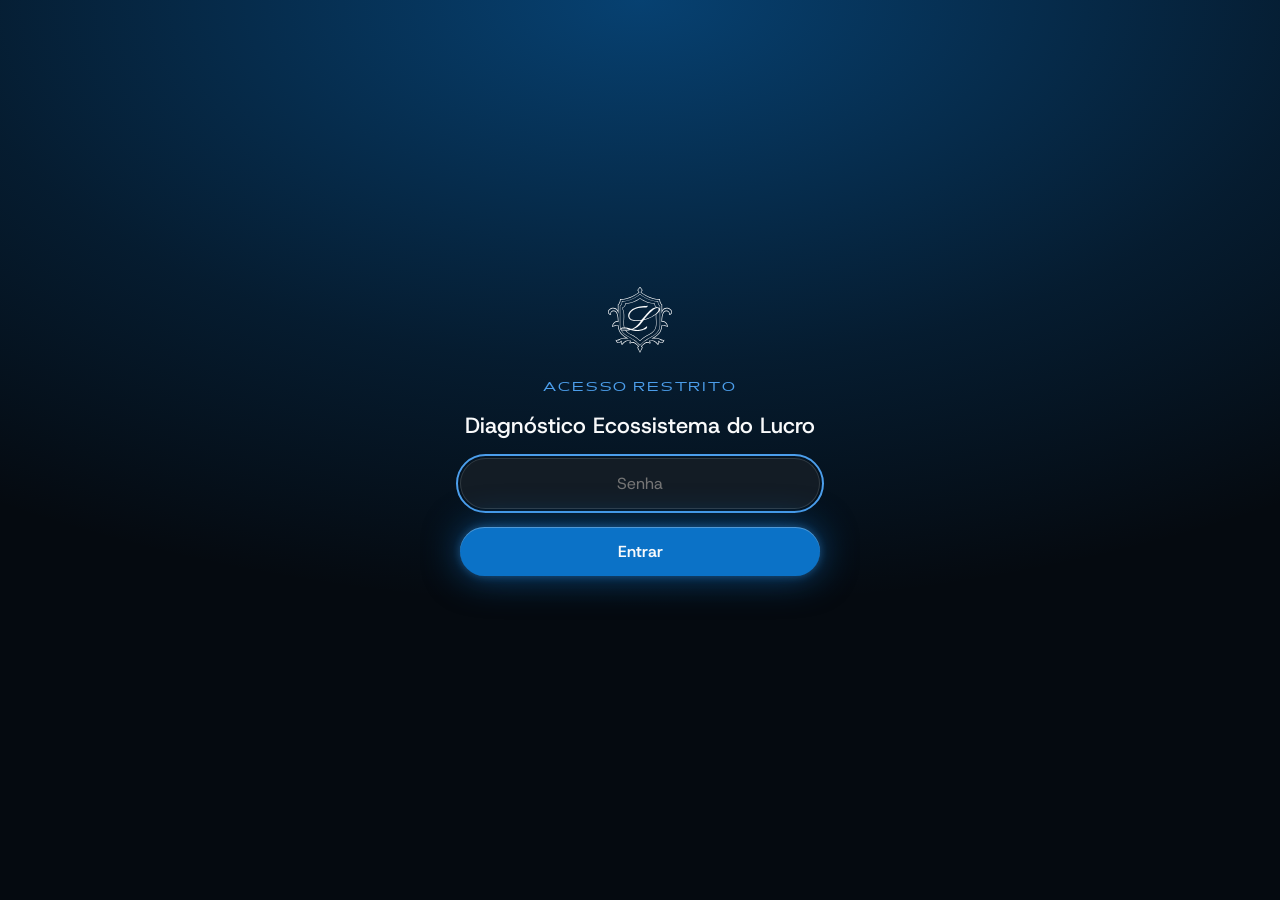
==== commit 5037f648: "Protege as páginas com senha (conteúdo criptografado)" ====
--- a/index.html
+++ b/index.html
@@ -6,936 +6,107 @@
 <meta name="robots" content="noindex, nofollow">
 <meta name="theme-color" content="#000508">
 <title>Diagnóstico Ecossistema do Lucro</title>
-<meta name="description" content="Diagnóstico institucional do Ecossistema do Lucro: origem, sócios, frentes, esteira, Visão 2028, método, cultura, mercado e pendências. Versão 0.6, outubro de 2026.">
 <link rel="icon" type="image/svg+xml" href="assets/img/brasao-claro.svg">
-<link rel="preload" href="assets/fonts/HostGrotesk-Variable.woff2" as="font" type="font/woff2" crossorigin>
-<link rel="preload" href="assets/fonts/Anisette-Regular.woff2" as="font" type="font/woff2" crossorigin>
-<link rel="stylesheet" href="assets/css/ecl-doc.css">
+<style>
+@font-face { font-family: "Host Grotesk"; src: url(assets/fonts/HostGrotesk-Variable.woff2) format("woff2"); font-weight: 300 800; font-display: swap; }
+@font-face { font-family: "Anisette"; src: url(assets/fonts/Anisette-Regular.woff2) format("woff2"); font-display: swap; }
+:root {
+  --ecl-abismo: #050A10; --ecl-grafite: #131C25; --ecl-nevoa: #F9FAFB; --ecl-aco: #9EA6AD;
+  --ecl-azul-botao: #0B72C7; --ecl-azul-claro: #4C9EEB; --ecl-fio: rgba(210, 215, 218, 0.16);
+  --ecl-font-texto: "Host Grotesk", "Helvetica Neue", Arial, sans-serif;
+  --ecl-font-rotulo: "Anisette", "Host Grotesk", "Helvetica Neue", Arial, sans-serif;
+  --ecl-grad-domo: radial-gradient(120% 90% at 50% 0%, rgba(8,110,193,.55) 0%, rgba(8,110,193,.18) 45%, rgba(5,10,16,0) 75%);
+  --ecl-glow-cta: inset 0 1px 0 rgba(255,255,255,.28), 0 0 36px rgba(11,114,199,.6), 0 0 8px rgba(76,158,235,.4);
+}
+* { box-sizing: border-box; }
+html, body { margin: 0; min-height: 100%; }
+body {
+  min-height: 100vh; display: grid; place-items: center; padding: 24px 16px;
+  background: var(--ecl-grad-domo), var(--ecl-abismo); color: var(--ecl-nevoa);
+  font-family: var(--ecl-font-texto);
+}
+form { width: 100%; max-width: 360px; display: grid; gap: 18px; justify-items: center; text-align: center; }
+form img { width: 64px; height: auto; margin-bottom: 8px; }
+.rotulo { font-family: var(--ecl-font-rotulo); letter-spacing: .14em; font-size: 13px; color: var(--ecl-azul-claro); }
+h1 { margin: 0; font-weight: 500; font-size: 22px; line-height: 1.25; }
+input {
+  width: 100%; padding: 14px 18px; border-radius: 999px; border: 1px solid var(--ecl-fio);
+  background: var(--ecl-grafite); color: var(--ecl-nevoa); font: inherit; font-size: 16px; text-align: center;
+}
+input:focus { outline: 2px solid var(--ecl-azul-claro); outline-offset: 2px; }
+button {
+  width: 100%; padding: 14px 18px; border: 0; border-radius: 999px; cursor: pointer;
+  background: var(--ecl-azul-botao); box-shadow: var(--ecl-glow-cta); color: var(--ecl-nevoa);
+  font: inherit; font-size: 16px; font-weight: 600;
+}
+button:disabled { opacity: .6; cursor: progress; }
+.erro { min-height: 1.4em; margin: 0; color: var(--ecl-aco); font-size: 14px; }
+</style>
 </head>
 <body>
+<form id="portao" hidden>
+  <img src="assets/img/brasao-claro.svg" alt="Brasão Ecossistema do Lucro">
+  <span class="rotulo">ACESSO RESTRITO</span>
+  <h1>Diagnóstico Ecossistema do Lucro</h1>
+  <input id="senha" type="password" autocomplete="current-password" placeholder="Senha" aria-label="Senha" required>
+  <button id="entrar" type="submit">Entrar</button>
+  <p class="erro" id="erro" role="alert"></p>
+</form>
+<noscript><p>Ative o JavaScript para abrir esta página.</p></noscript>
+<script>
+(function () {
+  var SAL = b64("FRL5qE7fKjiLg50bdGCQug=="), ITER = 310000, MAC = b64("n4kH2mTP8/eKbCJ/P2wXrSXsRQwcgg1YqJG8Rc+59Uc="), DADOS = b64("twTMku+3REZGfguWse0ZLZTTsVZobefDLvE0EVOl3dfrCSCNNt1rsp5891GNVMGe4qPHOgaEzN9DP1L27iCpj05xjBbXMYcA+OaNpRW92OcXyU+Rq6++B1cvLhhcBNE/[base64]/ETO/9jEAPOHIWA/lkmMUuGMy7vJEObaGWt85OWf1a8Mf8IxrnvDogny8pvP27m3pWYLM2/He9cEvqycdk5uxP3UAGKh+ZFYAIoTu6jq4mflMZthF+DljGku3oF4xVI+RAvEtVbIfNRBK8Ded4qscOWek0FmH8z6DAdeFQonxq7b/EI5WHny7p5Di0+PtSuEhFT5Yz4Qm/ZXOGDUBY8hvtcgAF55anFvPvRf32fXHrzkNpRl1WYTsprVXSTVGT/[base64]/X5bwDzzbJAUbKhfHKOS3bprF0UJAsIciubh9oux+hE1RZY0PeOwhCNgmIAUgVtAtWf4n6velKwB8g1KWusAQJOiYkhSwHRhKuuw8Jpr7VR3Khfp4NC7bK2AsTS/VShEadeZYxjzxUrur4TKi467FFDMqKbgYXcItApwM6wYJXeZJfvRTP+6zBHOKyhO2GKT+giV8+gTuZpa8u5TrQSpeKOWpgWdqszTsxuDAzCYIAMCDdWvn7O5FWH910WRJgL6sG1B2s1gOKPZCkrUQdM4i9Ee8mdYO7NxWV89kzCCe3rhOjqGNWIAA/JBKfrtw4GzlKGwGME/NW83KE76BEAWpUtVuLDt+ZJZA3spI6qeFuiAy+SM7mlapafLs5N2sjZLObBULjYqxRbXFWALm8K2QDMx3gaOVf76t3NHjljAER0K6nVjxqV8SVHLzr0QreZzhSdWSmTkfPb23yL/+fWZeHguxGXK8BY47kvQhcIaWot9/TIZkVA+1jiDvGAECHmM4LYSWjq/8H12ZjgCUGGY+5g+gexLBdgsGxFUyxVFcyJKK1QuiXw2igs+Zy6II8pFTJeAAtpEHZVQcdec5QU3bz7DMsT+FwcfC3fr1sKeS4x8CJ6/BzRK+GA9zwjL0unZAdn3PMkUgRExkrDliEOvnyXupKqDhgtHpGhSw0DWnjWTm5dDApYWCpnRK9+jcyT4yHq/2Y0XpFOfl7YTzIy+mb0pqWnRy7rzsFmfyo8El+XiH8B0mVP4JpNPZ5p06zB4KmZfP64gdaBy8Nc+46Vyt0Rk/OmnveQPfHn43PaO23hQVfUhx68ZfkWPwodULyuy1uztvb545DUaTijSmHKP74NWj1dfshYHL2k7uaWEXRQZ+YkHOq5uubJGJpQGbplXU+2jMIg7wprwcfnY6+d6PXvE0EkryZj7GXDxvbyCwBnc7RZWZKpu+XO/QpNzIVlMuGAN/A+/n+w62kBcAbNFsD2AGU6eO/tQI/[base64]/UgIDcHWmnXFZfXlruvqgcPluVUTS8r/xFQ912I5PfqO5rbHdHaS4oFD2uk96Sc0xjWKMcQuJnWD1btHzNE66gul/wLMx3mHox7G7FynL2TDy6Mnilvncoj2CEVZvkLTYLmPvjxLqtDWrOmGDpqCO6NXKuE86BvkhhjY9EWuienqOqoeHq1M7Ed37ZfxWlHXC2c9UW9NXf/[base64]/H/EYYswJIy/V2/5JoFoM/4Bhcm6OKZLI0wnfozDaTesUHzkmtLR8zgbPm7LQAxGGWqk7luaVxLu1/[base64]/+UOWYNQAJCt8Y0JtvzDHaVQitgirFaJnBi2cDdiivmTC44hVrQShbzHu5ligSMpQ/HQ/WrgNcUQEc5jsFXqZ+/DrU84bD/k7iteW5NN822XmsqUYkBYDG72usGKwlKq/LOOK5wM1G8vJymOG+Pxp9mkV2Y8gN2BYgdT8WeBRZUpHe9Cw3ACCZQ3kvdUsnodtf4+4fE+l9u3tGtiPMHICBYlp7Qvsaf97xS3oysoXyBt3etVbVgnRcn876R2zsJYnkfC+Sh832usSk2bok/pZxOZGeK4jWx+p0X2s2ztSTELwoLrc1c2mWNdzVK8AmzZHeDHaERcldBj9tQGRa0ML84aVWo8xYM22G/MQhNOSOykbKbd6YnqtqZFZFMqOkr+7rnX17NeUCsRR6dD4aRIcBiMQyMNnhF5bhdqd3VHjDF4x6bd1hgfssRlwyRMC43xyN173ylLQMc9RCz7cTZ+Y2rapXzyYAIkwzTDi3EwhTCVF59ZUcw1XE5BZK/SfOU3RdUQ0dKanIfTfEI+TGVRw3cOOzNEruA4nK4/lb67sjcM3olDbUQylzwVMY9aOxMtOm7QeUGLTXxkOQHZRzcD6DWv+1lQpu82FDNTTxa2OGB9KEh8x+RdnsaPiLc67m7cDZWgqolXeaTpzW5GfZE5fvQJtFx/Rz5cWa8C69uAd75wgQcVX47fp6iPgbiu4feq/Ilmj2p7kH9A56aCbz31cIzdtkIKuAGvbLTKK7F/kgSwYonSRY/gFC02K5Ebmn+zRQEFfzciQgWnZU5v7ETgPTIFAW0fxSNVGUjuQ1DTLo8/MoLCw9NeOO9V+5nuwOAuSxQ0sHUzNhwKC4y+qkLxLVZ5DCCx4+yjlmajcShINMkQLwJkGNonkSMvkChtBXTMvUkvMMeTF2wycdnENTyYrFQrA/3HrdkrHk/LNbCUoNlvNICwyBZhGxUEFZIF7wioUJyi5++uXbOb2b8tx5N1lzMxOAniH8xx0+pbOVLdiq98gxwRNBF6DxMFkmKn1AA+MQXjBhVUNttc6/zb9xDqyJbQV0AkuNNry8I6UnuM0et68W5K+qEMJXb/aXMLFmsryBCzejRsYoncwmPdLCW0mmtEGvz5fLPbVYZ5EtbDEu2tT/9SPoqSWmpe7bjSrhBYm8diJNTrWq8hGM54Zs0juprECpy2NSOLlGMrGxf4ztaJS73dyMVHwEhuAVsm7i2K4SyU33gprrPOgOrQQaX1VHrkpDdYl+cj8N9ObTX15Je/mc4KOOYSsauIx9xwmTc3YpNnu8XIB8QU6hDndWOd0flDxL6MIDZtD8P8J/OlYKLkKwP/sQZJe5Gpjo54WDPLrQ/sxoEG7b9rX0Lg+ZvN1exkP8+nOx/82QlTYSBeJYiLFiLsuOq5M32Q94nfC6MKwDJ07vacK3a7Ay3X+wMn4lc573vMNqHpdmGAjDkR3N4MGTIuimZn11Km4vfGpcQ+9CzdyaPY8WUfFe9m9zjDxuqZa27fjBn48oJ75AsdB5XxGC7Xk68UqyvHwveDS9azrUKr9cIQ3oJ13kRTA31fVLdjm/DTQmkzVsS06FAk1Y7Eq8hlzXEK1Hj/6uaJAy347ZnwhtRP5klhpAADt9gpANBLjesRW9UAYyzUp+wr1mDodE0+89JaUAzck9hkvHOMWnSqvVeew3Rh7IV1oCFY29bXCH/eh0KnY96X5jzi5xiXBsALnTZFf6nDjMFqVn82TM2Cu3/6AZgyHM4IT7giqMzRWtOpIXyxLVuvZeQyrI8byAbJ0hJWLwi1CKyadi8wddConJhMoJ9VAcx3i9Tj62XR2QUsLk8bIdm9SUOAsHA0Sj6YIraRTN6Ax/wi+TAmVShgdIqBBAA469ekKoyB7bQJpQq72bmkK1V+eNEP7acX5BlpRlNr6T2umdMWd1xlbz2k5EKwGyJyZkoquztOcXecHnQuNbXjp7VTBznda0iTAHr/rhGJmNBbOB5tG0lrGLxyuyN47rLH+kocrtQMWMeWFZCFPcD30R7VmqQw6m2U8x2mSWbjGX4A+kcGasT+wTF165zJxaiSPpga2PnofcxObs4YD1B3M/9I8K2okKuOlDftidzQf1+6eDZQsWSuTwXZhQPcLO/p/N1QbOx4toKHlDYyqx+0T5F9b2xtVpJm8ab3U88a39qvjOIZvFsGwdHLlqiKD9oR+pDWKULPRroSPCCYOYFHj6/OMNQoGBziPbx+h9xR8zo0yjZCLIrQZ0YvrYMPqCrMmNxnDePOL2V18NDtRGSTnAVtrRf6zu9HKJfSBj9+n/FhpDs1HLyiocirKR1sXq5Dn/2i8Nj6qVq/6BWb++ArlHbgreWH7CxkE6xD5mgjPipp0/QmO2LF8oPlk2agxQcomhcDV7RpkoJawsZnwsXX3uvdkv0y1yVcFZLxmN4Vs6BWF72OcOrizQlKEFd4cNDNkMVH3MOTCY9349PTuSdQjGxnDfRTrrVZ2M8ws8w4RB+sDXrQGF5aU66MXnwiN2Lbvnh9n5BOQ/2tkAawLrFmX5dRs4zZ3OJzCBNS52ToNggwmlsGf8a+Q6my6o5mV26SKdMTXHHikxFSe94s/jPMKpFJbMi2HPflsTY7/eNeOv0YecyZHoFrd/tAKjDcE6dl+GBNBZGyg+x/Rv52JacVfT2Ja/YWvE5IJDHwAmgO67hT6DvTmuVMqoarwYS6EFQxfCgS821f0DFlT5xf8O7S0iTZrKxoRlUkYHRh5tVwNifuC/g+fQMMkzlCkyrwZASjmZkgBKnhUMgr+81PypKEQ6HcauC2l3aY1rTZzhRpYwQIpRhTv+qX29ixaWQGEQ2fRNGa+wU++tpAsvaCSR8V+qihV+AFR4oHBAl6P9mHWDkxNLe8HT8nK0WVF8EJ7/hrfF3hNzPr9ULdCcQmC9V+MhSvbFfMd8FVv0mFd4k1L/bZBT7ySex7/6LFZSDQqcmn6xdCfXGi4RY3bxE1R6M7bmWX3VvCX09xPpQaOx9b+CDX5Dt8frJ5myhLp2V6dco/n7NrELwLFyU4vaTpfSuXhRr7bzuYmsJ1oK/nOzIlkNeRtcbacLULlfvd5qVChaZhyVBR/9GcNdu/zomHackvW5yTL2wldO7pHdg9ZbJGfizoOIlR/0t0WCw3nhZclsK8oR4CVAv+2bY3Op94Ep3okxMmV2J0rXIyOQ7f41qbZ90bf0SfTz+yU8n2eKlH5p2v2gdZZblzZrxujDW+/FcNHFwPFMfeiHx919eyXvxEal6GKUtiumQ6vGThaVm5WNyTOv+sHnP2DVhzli5UmHJKQNbDuVOu26jx040NnEIWK4PxSBtx1Iiv72pBaI57pvu9VjT7VjHCuY0ajiBhnuYTXQ9crWjbZ3wcWmtCgyP02YdcPGOy67EFJmb/7KlV8lN5OtNLgbbYmPw3WOmu6krGSCcW052Ve1t5pcU1ta1DVrlZ1n6LRdx7mnGxrprZV/ZKhpravNb+bOG24flC2hbYdr9tykBj1UqWEgDuHPo31hoZD0cfG5aAD8Dj9XWpFevNPUwSiTmZY6bg+5rxV2pO5txl6K7CHwe0D4N3/BItwUtWoOqEcB4Q1E6CWoH3TvSStQWyAdOobdJSn068sSBaecBEPMLh3eR6WMlAhgKVMdGoRLfXqv6qv02uSL8Oi7N9jncnSryfEntdhGWuQIMsyIWeor9c8QyjNzN/H35EExsWCQ43q68CJ4Xa5M5N2IXfu5vuKLmHGvEKDi9DCsuBAVg2i9qfCJuPE5z8sWfJq6XoJUo2Y1bgd0dfpa3ZJvhDDugouVlksjgd0I9M9gj5Gq06ISA0I6nPB0ZeDwKfKXwi38kwErso392f0bjU64fqSNtWTVu0moOpY/jRvvf1wJNgbuIXUTq/u+1UbFGeaj81ePluLtYLK1JgHeCKQr69QgZ42hVGtKEotL7ULH41pHzcolWyAVD/RLqFU0+vMBoZFjBaYq59nwDBkPw0H0oY1rYWZglQvPwxWLYgeEMdqi9ilZh/HPX5DzJO43K9IuHUNh4k3HSKh0Elp+fXVYyamyDfIAC3Ze6/3+PR6/dGVUp/ML04wCTyyhuvsFGiMg8bYcuBAZ1MLZILk2vtOV0I6kFPuaVGiZayh3yrO87QEfLr0kCBDbLVX+zLsb3D/Ajmep59fr+hD36G/Xq0MHf4sJtL65osvNz2w6HLx+P86+78rv9JBCjffbon8TuaEbo2eMXf2/0J0viwYlU9/lRdt34gtKS5NUBiNfnt+9b5w5g9sg1vpZ+y0/X0Ho+1Zc4MdKFKnMtPCuxMSVvJlVz06kv8lrDUnKjAnQUiL9/3fdKIMKjPJwbZz8FL9bH+OQocOHQDi+4ThP7GjFL8Vp/iiNhjNjvVf/kn48bO2eVmvZ9NB8Yk66nAsmeBF970X7mpuSaMJjhZyBsUvV0UgE90KMtW8P1brzC9L2pT++VHXgADHZ54FUvDfH7e0gnflvqu09irJAP+J2fiqfJyRAF/1BE+1IgcoEH/MsTuGAgCIPM3AFxzEj9lHD0+DR8CRSUMT425VuT/TBAD+EyExkEGWZm9wcDldARr8KdJC6ADOaDE+GVRMXSWYLIWuXNgoN0Zinc7STMkhBIQFBQk8gE8Au4iXCXKFpE7dD2PctP5aalqqb//zFb05nXjkjOkRom1dU/Zrfa7FGy48OSeiZfyM7j9GIiWFtx+XmpoMVrMWUtteBgewNkkVxu9bKzPulIsCrrn5y4N+Zel756Y0fFORx1oMe0fEeNu8nHByjNE/N0XEa5qVKBuqjQ7AX5OR1vXQhd0/H/W4vP54aU7N5c9Ob0H/vzfAxFMDIaZTF0Nuc6s7QvUJc6a4tnzCFNCNZI/[base64]/FT6M3C84NLslkNYtf0KRjO0jqvBLUhHbX0ODHkUrnbBHZv1YwR1UKSZLmDzhxs/F6zKHQrvTPiysdU+7fXf9xDT/myNbhEO3ldcmm74ShgFStJ5xN47NpKC5MKfYICu5qIyBm5pQaxxxljUKSlnZih8GrXgZItA/M2jYz2aoodvuLLmIGJ52ms8VnMWxCZA58w1FHF6Y7ws4xX/SZDszVCQSMSryF2mBACZ3H9OtHeWCZ0CfLLMIOLIb53ZcxMxx6bEa/LM1uc6aAl+mCN5IcdYfMTQnESFPVemxGASeQXdeZW2X42U6aMvLvWKJ73KDF7SSHNcHpmsnhMlpIvNv0DYYGCwZdnmJvHm9edUhv39xF6J7/p6MGQSYdLJjKAKqDqPZkAt6X5zQBXe0LMYun1yGXORMDU4pca4O7wFHksuVYpTNyHUBlwAMREYlZwkTf3j7Whto/K7iSsBWKaW3HW0Qp0sA5kKD5jyum290fXRErmXUV6t20yZGx5xhokSKFjAJQ4Lx12EV0TWLQX/NGuO6dGDZfAeH6MJbZq3VGtoaAXyYosb9NpoWOrrfslt3P7hfULcoj2B4xUK7///8adBqAnUCZK9H4cAZzsBSnRWfU4FK2WEThQZ8WGKX5sj/4mAQyA4ULdmrHRUYqN+PQQiP/o11Hd+N4PLZuhkWpIJipsdscC/YbN4gv25GitJaQu9Jxl6Au610k1BteZUbWzGB2afjHz9EQveOMuh8kuhbfALklq64YKzPttxUIMTQHXhVvkqsS1zaT09GxDx7vKbIL8auwz3zyoS2+jLlTwW5ovwtBnfzepqJtP2/saMDOmZLJITJb8OVsJOv2XwhWP+6FG5ksePie0SgNhIrl4Dkxmj/zNcdGxf8QKKU6dVbeniGGR4pxo8GKhgnatk9QUIXqwpsO2F3TmvvtO+caN2YX63r4O7QwIN0zmRt+9T6EFFetZvtzUMqBkJsmV91U7obGkv78z5gUrftIaTS80GvrB4vzAj0zhwQD9SMQn47yf/cXyI/YtYThR0SEUfXgY3bNcxTlQPa494pDPDZyVyitWS6rI6KrCWUzL/vcaBoKcED4mVTlBBCynyGYDYVhDS6VxCiZ1p/xqB2BJ57XuovCSt0d/Zm5UnJs6sYbMY8ANTa8FR0glRWoI67N0u9Bz9xs8r5I1f2YSJS6SBfQHFvKe5K8FyAHkoScZuhAYwx6ekd5hd3ZPtbcEtkIMfpT28tMLnQbSi9kqMk1qGYp66VZ2BHV+81N/sUNSsO68VjsCKx1UoeHVkxLD68QIkAyujzobOLBMsfcEqEbWykXIJP2m8DVzVzBvg56mjs5ATUxlzhV2hvH3vuc6kak3MwIviVndnPy+c7vOMZhqIC9Fikep8Ikpe3OJb1ghMTVNWqTSsJXAxmnZCf1tdsQ7Fpf6A/gO8VkwcOU4oBPund2IfG5KxQO1gfIj+jCje2vgHlWb83D3KeYpPcFK7Zm40ddWBYVhxX61SUWnw6g/QdFqioYCKhJnxanVlA6A9H87Eb8+1HVNhSexYWhkXdZhQOfojnW2F3v1LrxTdapmjcXi8o0xUD+OioIYHYY5n7kERRqGR388jjPl4FtmyLfCNm0AtSzgGDQDo2LWFNSAOSy768sfBvW3jLUkDOzqNEji4cgo/ZNlVIHwsz5qIuQlXl1bqd6PxZkHDL27R2/NVkNrIwLtnfYaaScsmjYAeO7oTZbGyYjCwQ0AdhZFh99ypFdJeEfNgh8qmg2z8CG9AE+wGdcBmP3+PBKdKqZAmdoI491ZoooEj1ijl0abLgoCmdlvEdpcd5BoWAt7ikco0eC6QwoNd9fftAMkuoNFmMBM82nkt1xhpQ/dgwvPORMRVI4jVd+yqarPq8YV0xFdXJ8jEpLuH3X1SQYbWtkAwSRL4lUQhvd2qbD00ljQ2vzhtoAO0Lg3xsDH+jTP18nLzFzYfGnJGfmrVEo05CHNrjc0IFx31Dk1/M5wlsalDUFbLUrEDgtOVMB8rNY78Djg+OvufXxtjWwUMpyTViARH93ENZ6ovQoKNxzcL2CRo6Gbn7qgZmOzLaEzNrVz1nuYnL8u06YlzNQwTQm3xT5fl4Bs+m/deybRdbSDCVWT9hOrsiteiTQut4aX0t36LicG+IOVeBlew+ufy+ulfSfhA9GTfzhXXpn8pgDqyZd3nYyzZ0WeIfjlCuWD/iHmQthkA+5aV/ccqEsGxhqbX7VLeG5M1c9SDX92F/7FOSYIqHr9loTdXD3R/Vhj5vV24l/UJJbiSVc2Vnrvv/s6iK/h130y5czx+oxkJGYxpB5JwXKvA8o7uInku2/p+46mEpIWx6xxLdyv/xg0MV5y+LM6MkiBU7sNbBLwxtxbXL3kiTMtzpIMlXhfnCQYLhs3v6NpLBFrZInFpxZfh7rrE7bT0qO7ofhMI6RVvSIlz54fMhw3GLfz/GSn1kqfBgKwDmqjiGwnFX3Ofkw2Xp99kVR3e8kctzLAjI5DXC0El8xHydGAORbx1ojtMmW2xKbr5iBgadO2+llixjH4zrltxVnHldMv+e/iLnpphDA+Mv5ew4s6r9FtDOJ+GySfUXP4aQv4JkaTNnRS78BEzjSJX+yokIlgBQcsCq1ct8lCYRXqz2albNoqEza+YF+pRQw5u3XK77kCmfLzCw3ph3CEdxa0gjh6T0km8wEjCLZWSh9oT/RboihLpEsUM3Z8M9qxJ23mHyPejmaeESf6ZCu6ldaK7WzZJTXfuGPpWeCApxgndxzsGh+ts9cGEcjQjaVdWNKXcVnoflweVP9PL1LkEaDYulNSUMbqD2l8PRUm73aRiehwEMRMDMYqI4Hg/dFKCDLmWZBwyaJlenGNFrqkoRJDXPq6/grwDD/gMXpsH0oBT5bg5Li9ouUmIggoCFATcpQfQOwfaB7wrZpg+8WYgI5iDiTFxpQpGb+PgRumdp46uavaStSpjEbwb2yiNeh5NDlUk6t+FYZ/n0Wm8pTUlk08cEvCyHinpiJIIpzQHhpdv4wHEggfu2d6WdPVFDv9nxqoTC3GXHGnqlpzMGo/RjTEVqXUkBYDKSgIYCNCAnWAuMpS2L7q47zWaOU3apA7MH8qesKGx3N1TRGKUDWbEEAw41OMV1CgE0OmkZsRZ5O5+kVgwnshfUHsWjlzPWKO/dghjENsBQdw8Q1O/JL0keHTCZ2vpDszSpKqvRepSJZ/IcE2/luvbhUf14gmDiiWYrS2IMzFXEoeMrTKqgYRvERxSBIi7028k/Cfg6iKZ9XkRDPidBgEcm0fSZi2x3t6U/CFbnMv4f45WeXgndVlq7fETRMGCXUJqFKa2GEvqjMcPxM1v7k1Cb61wDdvd4Y27Gla56wnI2Ua+vWBaZwa5t2kqp/YqxwFbF0a2bo3Pj4Si1IcIqVqdhH9S/rxv0ajcX3LhW0Xbqglih53tXn11pJ8vwtJr+hyrtWPKXzCPntclzK0zKRiTZW9dgU++fBWgO4Uasb+I9vZ+Pvi4Hk2pNUQRRi/13x2Ha1+H3psTCnQp3QyFp7wVbCA08FTBY90MTkquXrWy9XXQO2bw1SPAmYJChVBU96bM+ZTe/5+Fq2kapX0xjNau/JUp5WRU/2hm8/KjWdNTIrNZ1g9f9jq/Utxd1pVbk9gmJfukd0hOSjVDMsgommqBryjZSougPL/bC/+k7G8fUsBqHVn6LDh6XlcYdJQgAsBLYXa0v8p6pbDcdqE3tqfZ1KCs1hkuIz+0FK/hoSVqliP7uNo5WzRTbESboVSlBlDFlIaBRcc/syU2aMYHGpZHNRy5YmB5DWQXyDRglz6rMi7nki9uhiNWMRJm3BnwCfbLoVy8hB/[base64]/3eaxT/evi7IxvkjRj/gTZ0tWESGW4zsTjaLiepiK4wC5mAGh2L/7D9onfd14RJLRl2IzNpeBO4y5tIHSn+WMlkZ9PFLPUtQLoJxSPfVlILIeLJdqdAd1sRmVdZjWgDK/XiB0cYVeTIiGCPlU4CgvYVx41nIoZxwYFYcsvSjSvDrTch8zmMCHYDdH8yooIxv49wH8+it/uA3AtA/w8+W8+4IPNbxHm6KoyDUAky8SuHcOTseMLYtVLbA5ZGyngZ7gAK55Iy5tPLC3iRtH+sraiTnhBoVadp1BeaZTwGyQi3KdfIhu18xoWijVWi4Iodp6NcBXvXDP1XGULdQMJOkd5fQrsPYvHkKwKd+cWFtwb+VEL+pue9vmlabzvu1Z7OFU/j0v3Kezp6tUM1LOhGATAPhzrDiqoJim7i4Ex8OIKt60nbXh9Q1vFBjbqWr72ztNDgphj27lyvnLwHdTVDpuAf/BeAzdwG7VpPwNiuDm1A4QKTiUpQqE1wRN7HUbfY5RcPv5amNSWS+WNrEBp8ZhMNVXK2e34vlpETwVFtq9fhRHl/tlgsysO122s+xTrhRRyylBpK0GaW/XjqSgWOWbYahLNjxCDXPhChobjLeFCIqf5ItRMLCTlo4g1cDVnUx8w8C7VChAGi6R1t/guz/9NFm6zEl+5QyFd8V3a+5Z8wJP7OIPGaf/tXKSZGqFx6dVa1vr5TpDt9Qb8LIjt07hCWyWlJufF/3L7YSQUMI6hVuZM8QrKX1ajC2LZjnXwxUOt4/U4LFS7UrT8NZrhQvMXX87FnGi1HY3xzEw2pK1SeCeFTjxD2x4393FXMk5eDkKRzD39W3mACiGg4rVul4ZiwCgYEskG9Jld851RFBF0G97RJ9egYYw4gDUxH7ljhAhouINNxI3265dGm/n2iqUBvgtskLamxJ/[base64]/G5QL6HNa2hN5lR1heO2+HUrq/Pwxhb7ECON8OvOjpw96mzpGMFv4efguRG0RaUfIxusa+CbuxyKNxCQ1rfdw8Egg8hVIqhRuggcc+sWN49XQhYsSJ2noI7jUOCe78OPtvjKUk0C0TFSEDJILlfOf4qdFME8PcMKsgX1KNrVV8tC+WyOEFd5BgWqtLf5dViRwTfeY4BM3N8YmOELKp/SfytpMeCItjD2Pft5kxkORvivNcRF9bxz8PVujNHe1khQvmxqHu+F4e/kES2xc9upmwxyb0/dDhHJLx/JX5GRJX8jOH58lbN74Jhx9rAexY8uGbiCrO021bFayqvLd5lp/jY7BjLDN2C0rGCpfAiWbH4BPTswunTNxO4IIH3YgRPZxUCgmnC2mjNhNM/1+GBMZ+i4RqYFa1oKuCkRk6MNyCOoqh+5sNoFZo37vPDPm9N1aPljZQoepbWHZWweiZFY4qGcYIq9Jdhjhr2o2frT5KnzjiQJZhbO5CnnsVpUUITu6G4xyFgJiDvo1kCHNrNVG1c9maaBh4dmcd2FTeExQ48khIOCsN6+6p/oOXbPZNjM8NOiozyeBSjmrZQU3ESpQ3WoJ9azG1jw25kKY0I2U7ba/dVQiX7tcmbLj8jhq/FZ4y6Of/IKtq5OIkiYL9REYfwereDFguAtDGicSkqnv2RCG/Aa+Q/VFqZH6XwqofL45MpUFTTRKoARTLBTI3bElRJtwtUK97NdSfW6VsvpfHoKA18QNvkCFjpZu7rztj8/VeJhCpqNWw/eULpltydq/oRnmrAuTUm89efXYbmnvp6adn9Q8Vpl32VHPQCMmp5hKo0ckwG0YWbOWdz2CasnAoh21W1rteC+vvcugq2k6tFGSMKzyxPS9fuwhI0V+R1r2KlUyJ5jFzGPHGxnhMC9khzryV3IEGwWvkDI3hF6Fw3KYRlsDnzgmM9CixkMg+TjAMVMdo7gWcOb/JNgjnKQyvGHqXi4IF7H9cL1htbdPOiiwwHtaCrzy4kYeA9gNy2YC/df5QQR8YVcFrEBb/prvXMNxFIRkHpRyaIkhgwLNJk6dASoKU1n8XX7sNvvbNBIfYfAMQROHlWOk83biBi3smI5gHnzRKze7DRA/H/H27QqrfjmA5TeouzGDpHgeiQ1doTIFDagdyynoYOeI2D9v8lI+MwVl0u7jz/[base64]/[base64]/d72YK9/TvV+ppjjiEgOUu6JLLgyZb+097iPYNTrV4QZp5rCoIMjbS8hIP52m4klbJro2oQca7W3NFgUrMXm8ROsGM5JAI+oJ5LCiQ8OqAsZS0d6F9vpAq46BLThMgknXdYsHnpIJampZtFZwnQicghaYSdBzzV7Tb3sgApfiVwtuV6feSXFUTqm5yrG3/429i/CLo6yOLWnxpODgAEJjzVSyC0FB/r5iGtcnPB+BbF+TY+2CKiVaOig30gU/6cLoV9z3ChsLalJof7BtgRQLmvt2A3V7jo5UY3UBac2OR8lxdTEssH1qfRU71DcJxN6GaIAVi/L82X+NrIByRWcnbQJLdZwcXEKoEzkAwfyFvhws5MqJfEzxFddPYVtt75z8BEwPpyZPGnBKsTL5TDIk6gPQXIQqSM4NbVH8frWx3o/PF1HbrgTzyI1Ef3dPM+wDOmpAL0RG45vVc5cS0Al8ztmd9l/dlkTs2TXZemYsfaiVExbj9fsoCaJ7WPSVBPfqvnq+AE0iFfQHxpZrbZn2kwSp46y0pStI4zTKubUTQqAjJKLcWOeL0kpmkHlVwFCY6fB/oNZxqK1YdFW54m+AvZsXtQTnZYPNIg2taXrbeQ9EugSy/KfcL4Phtq++2ENtAsIm+EonGrO/HqFbcIqB9w6dXfN3AdhrZoys+Xrpai8BS8u5WybQiAYIA4/2CqPGw15ec/ztwsXH8ZSmjsxD7Pv6LvBzDrGW2MRsmM9MnJ+R+51ksBlU+K8HODVXvGkqQlVBwSFNCPC8rhHrZtxwdLawwCOeovfyowsGpdi4fMC25ExkRfZXs+Bt9O8Jz3nFQb07biKVMXrkg/IDMUfB3HZT8aEIu59luHFES6X/E6Cu+h7R8K1xuEBxAkHttSIdLoglOv1t8oqu4cyy4/muOByX93ZahqGeS4AT/dAalirdKgk7KUj6OYJYSHM9Xv6amnkJr+82NLZy1vpnJWaRwCOX8Q7DGw8ubJEmwqMq4YEF4hoigTtgSEVF1Va/a3OGwxC57edbj8YptFgp6UUtb70L/frR5jCNWxh4L3auFKDjsCu1bWhB0yA5YMfjV6dDiWhZb4ehsWfXbdGIu40out7adkhZM7H5iBbc3bVBvffPxp8RNq3qSHKC/uzYBIbxuDM3eRYn0DLCtANajouW+bkURoLfSfMDy6HaMHPPW/k5YYPTuDyrBKjZaMqf+3H06Ckmh0EhtcpsBmjVWnIYfsbZYsC9W3fAg3mw8Zhwod9H/yFqL/Kj173+Dko2/HvNr0rVLWLXVLua+ylKAhyNwcxCPTvxZvkgHfmqsolCoHkLHnKtv2fZhf6Q/Yku633M8/OxeMczkvzMsNJFDUNJyEKnOCHN/FWBxT75it5Vw/P+1q9+C7XO1F1WC8IUQqIbFIaSLKiQYv04tfxltPodpnfmtQR5Wv566GafDJtWKFidUEvHPvutx10RqrHmjRLHT7LHsBc4ezwMoD0tU8MOv/UV815PRqvUBMW79kAK307+G7vNDaRwCM8kZOjMP7o/SJayBz0JnMUwYTIET/[base64]/[base64]/jTpUkQ1SFchRC0lkEPG3RZLZy0jr+5jQMZcTLCabeJwhAJB8jDuHt/Vr6eGwjutYSFQJI5zUC7cmJSo+pmU38MVd280gFrM0Dcqx3pSrv72PeF+TB/Ftc9RakcvbyaRKK2zVvKDRdOpxWRyGR2HzFOeo5sWdN2ao+Ose8iJq9NqFP8UuvYER6KM5f4LGlfEiTdl++uC6Bt70iksUH+Gx5SmA/LB3eim3HlpAMvw7goM3yJVuLs6+Ue7y/phwr6RPlmVlpMlypzXHWQ/8IHeFfPJD+YrLGVBjTUCgqvvAbAfA1XdbQ/[base64]/KtjpCcdGc+U6z3CdzJTCY2EmttJLfybruxKHpxVpEDB24MX0jcQ0KBNB4UskV/OiKbcnWGnXfe8q8HhS9IuzOkCfhSLPrhSlTjsSVBFWqmam2YXgoD1a42HWUYw+5S5ZJCVjuRkUAmDtiu2cO2DtCcis4QlcJAWRY3Qfz9+gII52IaTxlnuXvvVbEi8LiZqJC2EbNdLY7DIH+lsVz8+9ZTFIsAvsFTpuK57w18m6GEXhlLV9alD3Rc+AaDWy/3MVC9ckvSiKdaL6pHfR4HV0dnH2NNiqY+k7dOqXJWQlhZ9xRlKT6XDGSzMMMjcCab8p1hahIGPJFlCkUe6UzyotinJuvHF/7SqOQOKf5eQToneaeMaSqYsiv14Vf8jjH8AA/D6NEVGX649Thp5y2sPG5LTesFmUMx4957dBoFtpRk4mDcLd8Ugn7tGj9KulxDkaujQUMIMCqNLxjmPKc40tBB4a/ySqfSEe956wHVkGuKGSFFhrvuh6Ap4+qA73YSaRCKBBy+9UfLIc+s44i4veaMi4z6syFBl7IRy9RB/31WW7YRUBKxRlKn4sShV9xvTc1egxX0NRF3fwIN4lmnKDGjY4bcqqiRw9/uVPqSQ5/g4EaYlgb1rIGP6bbVhPfK2/G5OfagDCwcyCLBlkLJ3Gr3b97vUM9QeMRgQnHa9UfVy8Noi2ML6CdM5ZO8OHsK9AIBXEOhS84x1n4K2XjoXamKcHFXR3MoWeD/b35KTBYiyN7qXfXZk/4bP19iFEV67Dj60QTDymGWYM2ZvlHag1Ivi3nae0fFN0zEsSbuFMF6khPwfetqiHtGbQWZsAbof6QSc1iv9E40S3W2henDQ6VZ2vzXCBV3tGakQSnqzNXK+c49ue/okceoT6n5CZbVYerxE1em6f75AmtTlG+0vjaDY2qyIyBuH29sHKT7tIZQmJwoFM8zTkz+7TkPDwH2TNae/Z9cznufBsBduZ1UuaF1GNVpvmvybNnh9gp6xU84THGwhktnN/iJjxDEL4zBhObukR26SNQB0QhXr9x4XQXc/ou3JmWrfrAkdJg1DGCfFVCQQN+iPsNxqs3bJrrreDKlRaneWnBD2BqL3rhV2fRUQ6bsTAbOsfZXfZHdMa6eVjGFa6stRyLgDdafwcyVKuuTSEMhmUTnjQpgleTU9/TVCL5LDR2bH6XMp1I0htzPRmDmlfE90/KVS988j/jMphkeh1XMHj8x5cFbmSO0uUXtyEJEs3oYfhfQJKmwOQlr6cU4trotZxYUDNtvap6FSQTfFPlHLyQH7OszBP4JukXF/erXoUMoe0xGECinzmEpKWxBvBHPlbJwTeF9lOsrcyBUz3sVu3Z30V8y8bMgq4ji3Tikz20gJ+b9fzd/6bTlUUAXwD7YYi3O5cH7x6EuhPK4CFyg8Uquk7+nBHvAMYh1PbuV6kbS54NDzuOlLh/6Lih2t/cTFrPayDJlPtZMMQMTGFjguAzkFQ6KoOCSnksAleNgiJYRifM4JH57zxAJG5ROFCifzqG/yg5T8x3Sz/OYUWDkLTY39tPaGSOwNf6BAOW3c6CN71RxET0eUD6ZmDIgjuhEW8PPtBnWXwMZ+px/YBf4s4qB26IWFdojX9RrNHcakFMMxkYCQwh2M9MR2jcpiEDoiyq+fSipaAsrbnQS04xfFeXg7DofLMZa4P6zgen1J5NwIE1jKC8LD4IGPgaWx053yaOBk+RMmpnY3DkeqelxSrVBB9CafwCd3rAI1bVKNSqcCcDYdLJnC9QOl/6+C0OtVXQFw1DSlXO+UAn27W3iIanPFpxfAzavFouMgjhC3+MAj+xarrW89k5j0y/zQEACxW6nGJJx8hMhgg7Md6bnlTYieNgRHKRncpjMabgO46b4r22tzHjQ3Xf4oEolq6/LG8/tWP338Ww9N+CD4wH0Ypsu5TWc4RObInb9ypSp9yQWOz4jSBXUhYN27C/7esatw+tjJceerdOAPwx/Xq3mJ1eti2tXDRu/0Wa2O0lwNoJ35H0xKtep4heg2iBKw6XGTDR8zcMWSSHAiCqt8RIeqO331r+VmJtvXe9C+al/JPoxin8S/ekBN4qe4EJPXOKkrMfO0OKos+YeqD3etB1XHS/hMJ3Jy4P3ASvV8E9FnIoUvvOojozB94rVXWqJa03UicgJiEs9LUjgInyKl64v7rmJYSAyq2h8nPE/24/7TeWK4QH3dTCLW9uq3SE7tyBAOP3PEvudEux8o/XrIIbUAnsbYGq0cSFJErktDF5tVXz+ucxKesXj2PXimigBAyL0JN1pi4QGP140e5WMDUoGc/mQKZk2qH7yIL+AM6HhHieKdTZ0lmG7W1n2gokcSqlPyVrw/VtdMAe+1+ihjo2kxAYSKi50z4ENax7KGpVne81qWeNSOkCMAOAChzOxC0RcYycNKmHJqNc9DLNJtUmfFlYhy8pPTMuD6+dvsfir2Efas/kvsg/on6jww1WPcz59L5tXAALzF0z+3+5sbjhByB9yxytv5zBGFGLcJhaOWiMnhUgP3r4Mmc2jVmyQBuFuzBy34qIJEFlwDsHwU3HOoLfpTO6J744lrk3niw4WoXM44IRndJu+rhg1LpvwqdrFR6bWsXZJyQAmQKEIovCZ0srjjjk4xo323O3UgjSBm/EDd5mn7vHsvtifkZ3HM8joFTRu1QklidCw6+XVkA/dsnTrtb1tb8cWiKSujLzuhSRZpmR0RQNtcfbO11surSZvgjLUPvbQg6i0+k97SL1JoNo/LjldC2sO9ozjvq4xIUGQbXc2DQNT1MIxASx/sBtISUQvOmu/r5G7AHxa7QcfzN/9/AaQe2zkHFM/+e1MpDZiBDVYfLuu0oX6y0WcK3M/FjEpX5rDZSG2Ga2xqp5VZTGUyDldMdWxl8KHyIWxRKZXFewH4jc+6qaFaapm9SuWUi5i1SWuZA6e+hVWeemPpmlNuKjh/3LoKHp2No4V9CvMo5WqnZt9ieaI3rJbhJ1bJKyHY/mlzG6t9N/mYAZK4PgfJGdvXbYEN5cksVe95qoHMmXoJmtLqf9PRFNjulfsU/dlGthLTcqVWb3uQpMRug+NSblwf2RYvmyoIm4CWji6U7jZe2pnnf0hf85SRL3AscZUPldG24dE9ptVTNJKnMisJQMjEAdYioJ+JbueurYIu9yA3eO9DyAB7jtNAdZ6NdLFQUDD/FhChJjw0psdpp4mvuJNjbV4CJU6v5czvPQH4euRHwdPQu5yb+NNp/KFXmxaR060M+NJPvqRowLL0f7w9nH98bkG62MlUNJc9Vx8lrjD/WorlU/pztkIUH4OY8Hh5m0D1e+KvPsjpf9wzEWOCltRQpIODmeyFWCVeuloOri9BQbD0cyie+it/cwDAwknPQ4VsyjhVV+zCVbrZEMgjBZXYh6DAdt0v0Ivl9uOvatnDfdlU8aTCwa3Y+jcg3grpEEQD9990gbREl1kJvLCKaTfr13wZ2OH11qOpLz+Byu0l1AJWDvfdsWypaBKfivpEWKy7tmgE1jRLtlz+HDb2cUrnWHI1+7QJq8cYeMnL7LwDb6+PsGt9xA/QYlPT0oUKTyTGkk2n/TCQLpFO9aBV3g9RWpmsPCEHd4H59qEqqXu0cbDicYpiBOcMFDO4iVGMvzAkmpc/[base64]/YDbFnMySgeqaCI4uofhSB7eJLJj0zCcC+/Lj3j9FJx9cVAJs4Lbxrf8x4Co3eq/AMchzOdSDBBZicfTOxt0hdKFKfis73EFizjvVSlATX+3WdiVyyJ/59wu6x3o6ON1/ppY2HP3EftabRzt4KU7iW75xRWb4q17NupAUTg3lXdah4F3rKIYx0/jvOmJqxZeWTA9t/hqtKH60+e/0G1jrLz31k+dm3n+8hZ+A7rvgmF9NasYNMofDLdJcGjOePWTcy9O94ZCXOCqS7MznanepxVKpffJxRU4YafF8Pm7ySuxj1wgr+rmb+zYseCsoMmTblkBQRqZQfd3vfKCMaWstS2Us4eFTMdlM5fGK0zTpbX6wLAfjneXNHHD/qWyddatm7ZwTakYR3E9UjwOUPOg79ZvrydjSyLu6i9B2K1G11+qY7PnE+QVnUiCRgTUaJNrOKEOK6tL/XN6UGF2mMYKREMTcp3TzEBgRa1+Se9JTlRZQZsFBHO2BtQjhOAh+/L9sa7r1Ozt/FQHJnRAVXTm/3pdWKX811sZ/bRozfnimqHtylU2lo0HWUWPRey9BN/+j4+AlYa/bkNk++YycMnb/AfoOOTfZliNQv0HOUaobVucfDn0gPOj80S4412g1NM4oNTRLXgpZ819iDzRfWrph0eSXH2YU9CVR/SRmdG7OxtJ7Oez1K3H53bmj+Y1g+UnD7P4yzH+vOw9YH6Poc+vqpSecDpcLMrMt9NiWcx/zeaOpE8BaInUuZoe+/jqFniva9jZAau12U/weS3032k6PDjdUsw/XD+PYvAAr05+LwDrlpIMhsJkAnvp2NKNa9N0to3yuBOLwM95Z/qV5WKmwUbeN60yDyy3Z7WKldmOunJ0qauaR4GMu2apVzXInP15xBp01CQFp4U8ARmWlEPg93n5UAjimu/iMVlstdibmfv/Lq+0MEoXcH2WzMAvRMhi4ObJ+X4on6pEl3UMJRhl0mDkvx4fLrAWMHixPspI8umvLRm23uYvw26psXM9u83xghyM0W6U/iUnIMPldTegxw/iQNscI1RFmGYGnbLeCBhSS4R7BFD89bnACRV5GXa63LAukuxPYfG4oM2aoRzdQbi2xOCt1349jZbmJupQjRGCPnmNrmyhmzquEDLp25bQojSDeMonp4eO5YH13a5hS/SzzpWhozCDdNEIJeJqmgOJlUFGYT3fzIvznESVrbDApKd2TxgUVzKVPX8quXvBxeZLbaq3oAdIl2Zj1DkqmMvtF8FAMqwZ6tPC60/f7X4g7mFuvREcSbyx44K0fdEY3Mjvc2yHVM9XheonHmQFTG2tpGR1d+WQezEDsb8QBUW979XsFRq0wp8StYaz5lynf35K90p8tPdKPpu73ZoXEgOUExIf+vRc2U0cwmR5aXDaDvIyNdHdxIAaYzUqOXQHO+lZ7UgtG6bdwQROAhXUsKDmN/rSmSN5MZqR0OveTg7849u2z7a4vvgTVDOr9DxmAQyzk565v8n+LeegECalKI4ToT7VFDgXT8N0Ol8jnSRSaSnB48I0TFERS6cA6Q87B9Mnhrnaj2QrjFpLy132VRcWevYcq+GfZX7QHArnuCLfQOooPyDMpi732D2DC3UpksoBRx/uOdjGx7i7cDau7+IEUA92KGBw/A7VIFKmpCQpt29sEGuZpLU1CQnbD7w/GY6R/co8KQXGXniNJBhkihWdiFALILANJ7FcLx8LVX+TYhcLm0Njd8moD0fZPSrSjZwK4+g4+ObtuY5E9Sr5wylAndtW1U9sGVH4Do92qlfXDvztAoAa+e5At2G7Gu3G8c/f6mWYdhJzv5ppznwGxrE0f8HOR1rftmnpARMpz2U2yZbkESApSVISWzowKMvmp3MdOOpmMiRXZ5ANhCHfWjhPLYep5Bb0lK1V9INtFn0h4KUQ7Peogga/TC4MpHyPRu7H2CcLKTF7kb46npmviB3ZTPBFjnEdH7p8YQBDlzc90ectX5GBb8goOtuum53cLqpMZS6T5/6oRdf/y1DXD2OgbLPBqaFcxqzRkkS1ClTtHkTeSJK2DmRG4DCeGjKvK9oWAMGREpid5mpyVlz/DT8Z9wup8UpwhL8WAlOPzCeLvit4K8xB0z0YR00+NY9Y9jD2Grp7QysQmTs64Uc0cIvCXKjUwT94fVlMGBBpO9x9/11STrCcPipET2AX+pDDubRZ8BzaXkN6CTDvEg7oZ97P61SPFr7qfcUnge2EqzJOG6T3Doyj9YhJ/vhqrJUmIHsd0Zg2J4O7hMyv10lW7sihwudI/N6PXJfcCKZpC/hUSWt6MI09Pz32z0XtUma7UqDphMIddINQup97+egpKvz0IAfgbgGQTl3kIeZUESLLgcAQS56pvVqQHcfskpCrNhQLbl32aM24D9cTkR2wnp2iZeib7vXslOhXTLyxn4P5diXfrlEZ5VGSTnXAtjPLC/mDa2vp4Mrm6/JgwnKJOIQWJOCDfa5zGJzQS8iQDNU8aQ+dDAHAIUvLtzwBcjz87D8upnGijtLOdVfsXcmJjIhjqGhVZ1RdZMeBfH20xXTNWFgM7h1xFTtUzujL72/vDyrzmF/iUyk13veYIqFYZVwYr5VcUNJZRj/z8fJ/KdBbmsuy/Gu+PH9sLrK3LTn2nJv+6zXlMgY/bdbHbUz8otk/OgrnSjYxS5xsFlhQy4LYtwAUsHx0FM/4nmsCcUQDXNoU0onvBO14acXwBkUNLZq6YFjUkTV30LlIvd93MLOFpma8xTfyiwFj7BVaElgB3jX9CtzWt1TUsbicwlTfmUVjlTY1Ke6Jjf1Rmee8kAyKnm2fsnkLFuam8KStpQUwwGaXG5V2kjVBoQtDM/TlEoDSbSzFyxAshvPsMIEWX8jqK86sRy1piHCCvWTdalmm2hkwAPPQGz9/04CAgBZzC6hgm6cDJ7L+hNIPq2JFUNLWukBHmXXlaRIw6AFM4Evofp0xBUzKraII5GtWWHp0aNOF0hJgEPJPxqSR/AMntHknV4JkgXAf0TBMwAqVgfCd3sUte7AXQ5K18aExUzSxN/fyCFnxbSBydu4JJwI1JfZNOrAWXBhsbmKqzRmjNyqU+ux7S3HEj7u0pAHZSr88UY5Hj0notUSP+re3hsTw2e6wEVh5TqtjjteUmHyNXfrOceyPyEz6PREXibtsA23/PBxZAag3EeiJTkgKAFPwXng3JTOEO7bz7dogRHePjZ/Ren/ZFDrm/W3AXcYbIeuP4QJRiSLubFSP4aVHd1IYkondJWEFOTcU1SyRUWl41GJaIzlWKp6Llgg3kRTbqjDxcIBcDQZVfbm+LR1HBjMluDI/72KwrIFi5ses0LgqPpk8QEri2riqgCv4PLMoN1iemE6e7acI6uAktbYFEbu3Y4CWSisVq3irZe55yQ3xeDGyUS0gdyU6NL0Jrep/3eGJpYQ8qvI5WyKTIqs2vL1M4/nVULSph9z+LlOgPtR1HTSyPI8g2VwVyDbI0uW55TOQPdbyr6YXAI46z6B98fG6yoltbpE1qcMz4JBN/[base64]/qyeFqyvdmKfe58K7OsKgOljyJgWz3aP7w8TYvxb6TPFMmjG/3+cP76h/CZiLYG3y3S4ekPfqrWF4SjdkXxz08PZRU9JZYbuI78OnGFaAg0C2aX3q0ure+GFzvwAbB2T94E0cdR3wi+/h/jY1PEqyQmBJgQCj6Scv6WOIGKYMUwdo/bcSBg+unjYSYILDk0sSUKQJFbjaYWyya68awJ2R+IJm4KEjsvBzCtyLgPu0a6DtVsvHLLqouQgm8h3t8M6QP9mYC3KTdT0yFaFsId+l5Ok1gcrkz35dg/tQsToaTEvfx6dZCSHtsJ6rjgBr6bGlkWi2fwEbF6HYxeTsIOATssdeIC8/W/XD5fp5J+g6PWUSY9Zwf+pGps0OKLQQCPEi3PhBg1Ojt6WEvZIhEUWqKAcZJFb2frEW5U09gechusQ230knawGJ5yR5LmUaypqK8uhS0Dt2pmtNtuQkG3AX41+E1xUFDbqlRdNckODWwubF/YPzl6HoadSjhG2mP6NfTKm++fAEGEhIYbGKe6nySP80uhqZzBhQBYdyC4dvceDZ9ju/PLZfLDzXsTAShX4jgynmKgdNo6Yid7nc3Ejh10Cj9pdaZKhiXwigezVF+U2geVMTekYB3dNn3RGnVP6FyWxGBhQopPSwalE62qXKBn5a4H68xToXrd7e9e7s3Qsr4eRB8HA+3fbfpQ1FiNv9fndsV5/pvrw18X2HpMzdWc6ffKHQ8UBjBK6QO5mRce/d1CeUn3OMWULVTbXFqclJYvsYl4dguJmYqTOfD1zFUnTPSBPxB9cUeqcdYPo4Btkr65Y18VCRRtZk1niC3oZ+lpweRSXJhsoufN0cIzK2QeapKhJsUS5OxHL1aJ/6cCiuJi+790h/Ap1yKJ9T/fuXCwJ9MxyUyJgxGUk40ttmaSp+hwVH+8k9JPUVYI5S8ZTpEWcWOpKmBV0FnnLSU1xsC0TksrGgavEx2nyJNF3jg8lUqWJpidg8TpsaCu2OaSLwnAlt2VmpWlWqTQxJMCkp9/qB2Wj0LcEyHFVBf6QuQfcnWkbdqAjyfqtMLPw4Dk2AbXEzZyUbsRDLud70A2gEVjy/zv3+RouMIb1+WazZQnhdziCoLZHK+f4u5jJ3jwnRjCyrZrzMucTA41UKExf6Yj7yOcWKIj7BEXCK8ZajRAFbV6HNfW0RFSz/[base64]/jK9M/n7u0AEEqIt243eZAMnISE1PUUsvhtUp+/PBRFc9GJ5DhME12h5RIg79Toc0qTcJuhjV+VnqLGQJlpWkOyG61Ffn4t1ixh+0crM+EzBzxwKTEyFyJ6zVkMBbTKa752H9ghDzO/OE5J1i6pZmIirubO81i+xkaw4tBBcVj9hdeyCgop3xE+tTKq3f56QKOU/IOUT4A68N2vqI38DKW8ak5UyllaNQJt2D+aGG1Gd7iDSpFpUOPig/ielb/7TgmwDpu3XL5NPht3NL3B+Xp87aDzvhY7kBwn8ffqahH1NgVZI7E9udToEEVZ2/IzT+dm+CKfRLWOFt875eZUzMCP0CRqzbNGvNNvVk+R/ss1qRxmIQCkjFBzJaT9Nhw6YFUPcLK2lMQMCJ0qZCsu1oj40AkYTdLvbnCMf0OSacCsrK73XDZ/[base64]/bU9xzq5/V0xmEFPllw/QWcaHTpZrzemWVC8xu7qB38PtxCfO/WIOImS4lKZV14+KxMFw58usJDdGdPQDGjUx7y6EE7gC8ZSdGZ2YJTAdCg//[base64]/vCV9HU+ZR+II27IM3gOeF+IuJ0WVx/m7dzOnPMpOtaggvcwHqyTyi/E1ugtuH0ynxmrk5sLjdK4tEoDwBY6iatsnCl3AxKOuEPzkr5CIG2UijaZhtBYpRkI4n8uUgjo1o3Eh0+D0QeDxdmMQTIBYh4Sn/X09kDXNsObXebD4VOqpWREFjTHTvkXeHA7q11wituNFsB/lneG1HXJWlx0oAjaCCIX7LBZNJhXfez0G18dAZ0AagPNTrZuvZRm2SGIYhw+7xlRbU7yKLMmUpAqOrgE0i6+131S1ZwX4tw8D16UMnIFDskWkECZ6nH0QCHsiyFzow5wbXKyY8zLNTd5QSYolNqRx8G2JUWxeHs6qGElXySG+UL/pPSI5KZ3FQiSVSxzjXh03ZTadkgXa+EHo098oKm9L8mLU7zEcV30yi7gbRj2+BQ4CBbhZH3qHbT702tPPZSciwsVeEio2IHc1DblMMku7xDVTPg0NaztmK34STtQ6I4AgKxBcr/JvKQgkofKq1ClqvN+rtJ/ypw8peCH1YBn+J18PGAEtLFuQ1Q0svdnQXbqcGCIq8zPWAtZ4fXPNo1aBamaDBzzDQCk3U+j/B7i7S9e4LGhHS4O9D09T+Hqq06WY+57jqKI1uL/ZT4Uvek2WHB9PxsiCvM8BSHcE0GTljdfqUBlv4ozzfK6+h3LMyhkzt/TkszVzEvXaGl8xO/+x5L74/AWspSsPuzZbUuS5abFmuHqWyCL+bXS/qbu7e88H/5pRUyYE2JmAr3P6SPyu1qB7uuLb3J7uqFRPM5RbHc1ejuys6Fs/TTgxifg6A4LJL8FOcywiJRNDaw88lHr08OakmHDmZ5lqG7ZPJ7jxlGTQGBxMyQibRTNDa2AD3nzv6FKeDzJ4nHmhiMCJl5WHBMoasF7mz2qebv3ny45w3ix3NUzTIT/+1vTL1tUY7yadUFt+HrxJQnUGU345+RRbFyzR2wGllHfZoe5wGhzp7ipTgS6g7JoK8d/+89diGw3kYj+T3GoinqOiAwI8BYyospsxE2WFm/PxV54xLXFd439ujdTIY4vW8JPkZD4waH+Ujl0E4djxgpjD0HnuNZjvRZABdVGvMWqpy+CS2lRYioXYAljv/a1bov4CMi2tEbphd1Tt+eALKqTD12EOXoDoAeQVtslLOJEP5zBF89KEF1OoPldNfDhGiH7P/EX+dT3ZyCgjeDknbc+HDt9NQDPX1zhJCVjr/+mC4uk45CeBj5THz1QDMpcy3+KdDFk9f7tZQqNsQqi5VjRvukPbnCgxjVI9SEXmZAC2jh4xs5gUYK9fGTuq4NqTO2X+fDD85G+8V7A+MfRRb2Olw2SNftiUGlzbxJLrxbfpU2XfHDBPumWqCxFKk+8V3D2oUmw5fay/FJjbqzikFVb0C0ELEJj0A6JI1fSPIcBQDAjvL5NWa1rUT+1Nho3WfaBEOA8ZwStyNt/EAuhsE3vKrWTxOZYvfg0draAmoW9arIH3eMHRWM8MkcCECKJQJSfdjO8gnNMojwlzNhtvqSSn6ym5ddsDOQXnHcn0PLCis5FrUCNnl8D0p6XE6jXXwZTjvhZg4h3fcWg3QNP10/XJf/KaMckLjkUwDOzVjRIPyNoxJT1oWc9u39UcPYtMP1VPTeYtdSDLXdYgDpkK+a+rqrnln6tdSMxdz+sD1l2X2pGsjojhos0+jK0T/F+eWG1IA98szchg1OM+RTj6+t8txYCa8jx7G3PR9XIGQQKw05siCfSvAAjg7EDOyCq6qZaPaBJtFGarm5dIB9vE+4cBAF7nMwZ5EPSiJJLtNuvG9vMbDZXpHZqDT1eddWSQ/L6Zdttjc8dtB78BsgdNveijMk0fZteu0/YUor5ViBUsq0a/IdFnA5zKBCQjPn5qQi9FWqzoRK+EHd3Iwo2mpWl9ItgzGZujtC8KqzoFuuE6op7uhooh+WFXyHeeWFgwgWa2tmPaHKtJMh3eiLWy/xI7RBTjXBGlR2r4O5sgSnoB3sfr+YZTq/5q2uT7QdRlrYPUa2F5hSUjqEls4Eq6kldUvWIW03fI/4al3gDSz74/HCMeLbAgjVyvKVHMHi6on/pyV9hc/PhcNJHoK3sLhW8GK9ZZAkAX91+0ycKNmCBu1WmpxpP/vSS3UdBZyTee+GQh1Sn18wDF5eIc342sx6MQ4Trhrozg+aYWWI7JNdVhHmheZFHdRorVbFbB2ilCpcj1VWu3kQUhtX3N9iGNUsh65w4BpalTJtUBUgGFjbBg16g8RY+eNuX5Aff5Ozek0W8E3Lel7pFBfOhlQTmXeJlS2m/uCrb1k/[base64]/kQuYT+kLZgPGqwRXN76xJFycQhKBFAka1jY9WvXfC1C/wPNzYkfpZsx9Al8DazEjhU2AahxGIYH51g+03NjnQD4+pqgIi+GE5Km9h/3xujydFJNmGHv9MbdI8Ta4L6yVA2qdNwzuPMU1rNJ0syroCmvmAOoqGcCeDhWUvjycBBKcu+Bpi2hyaK8ySUc9CfRgQ28WYAbSn7MzaSjazUDaWaJ/j1Nj74TOPks0fAIpgJOEI2czz9LcGOvdHcrjWbcYnqxD0ZBPZuWbzjPwt+R3R1pkIlEIdGLpau4dn6Q7jWQSXdBQoNdd6BXS1GxvMev/m/3+xH0e9nFtYUzl1N3Q8q/94W2wfQ9uXm4XNemCvtQzc/MQ9NyyyuJxH5k+Rg5xRnD/DvhTI5TJtp34erR3wTImOAz18vXpZaui7Hy3No4Y1LIjQmstV2a62/i4W4YPZuQwVonYcTwVQcDRu+iSvH7+pjb3a9JFN/BteFhX1UKIvEWTdd2fgccF6zlOdVcZSxeSufw6qb0SN6BA02SGZrY/bgSN+sUDTelvkDlAaLO4Sdx9h32830W5g2iTPTLARFrXihXFjDSG+zPN4l6Js2tWh3RxPz184vm6jtLPY+zvon35O6c5L0u7dGGDFku27tKczfviEo6eFeAcpybQNyPlmWsQsqg7xMuMFRQktdLqhhZeZpCqwz2bPKYg+2XlCeVSzt8+aMCRB2rKSHo89pLE/PyjIyur7TraaRd5eHEvMwSKBpq08x6l8+QAt+DffsWTMwA469uYVXnsP+Lijf7LbWO8rZa34Kmh2K9q7u/WO/xcxiChdALGleJKEl0XFduoOOI3eyxsCikuZzKFlmY/LVH5gdm4MxrFzpudO8d6tsZ9t5W14p2Wr8SDl5AJYjBwFvHYHRPw36Fp1CrfQgpBDlq1o1+4WBtSt+H+wvz3pRrKogH0kcQtNA5Z6eBLYCUjOhSxrs1+FT+25t2lx05/QGTWdkBoyHw7vg/JsVPHPF/1dULCbREhnRtq8158sHJnjd4pknagRLLF7NX34lEayXvOXdiyBv6ot6azO1b+9pKpCRPbcmxxWi3n28XuT9XdSM1jfSUrVI3MAhTzTXnJScGmnAZmL5gdkG414RD2WrdEecbUTQ9Cxk9MLA3+tWYq0211K8dkXWI97M+wstqyHIyQMeFqvW6Kuff/sZ8PNLoB2nIThc2+vCu27fBdkMTQD7UgZjqN3AfCfHHelWyz1iaDLToXIMwrobYaoxEYy4VOi41hvzq6g/HpA6uR1p0/eGuM+lmeN38c/dwK1VrEQ8lqzGFeFeQTo4dRgVKXNDrpIcmLbJLS2WfSXXcmwKNB2tGLzAHfRrUs9C1fTvmDleAB8cVO+/Zzz9C2JMCyZa2E/F02aO8mP9e+KCY3F3tA0fORbCthFVTqsuOmcZgTQGFe9Hb0VFLNId/icAr5pfRsVGwI5AdS7nMtlJspHDVh9RmX1mMXfEoGDb+755jD4oKWGjktCj+faSUSTvSCBYcgYsC9HiQOJR3Z1fRklom4TidW/THqBNfZj4bL3mptfXnwy0ntNSFMlTH0xPb43MNusVYPjnRCJ7QKGlduNJPdnQf03MK03fwCofhcobN6qIxnQt4jEUiPfJu1pnvfwJDUv6HT8ntxDomDEJwYIXwgS7AmC/vt4GJq5n/WdGX1KlQebdftOLoeCk9M78EaRcTwAE5tNVww03xjZWP8fHcb2Z4Al1FpIdN8Eo3A+ZT9pBxUyxSutmnwNej6OwRab0AMDgMx41vqzAJNfq8HfHC9J6LLrJh1e2HyWpZQuxZgKLGJlHxpfbgeird2Mk3WjD31Cjy3ju03XNeuGLSnp/7/eguTKH5fDCQ0BXEA2Wy5C/MxP/tYHXYaYta/fCNfUqQH30lmYq6utSDeuBDipBTzobWvYQ9avZeKc2StivHneVP0zNLJsj8NGRZWINpCOb1mouCBF6u06Oxh3N1dyDAlcZxTZVmzU7zFqqmuq3CKvjXuYqnn5/32sZSjPn0uLXknQRZVcUDm5hzK36y7jm0+5qa+nYzV7ezHtXiQeYw91ZFQT5yYPDwHXEo1Miw0c9Xazz62W/PjbvF4s8uwm+r5G4AUjfpRWDfLI6cEPwJGlpwBG+Cya9g/qYqCJMCgCdlZYH9X37nGJqngI8HH7ujCpFrQqjC4ugotNovQ9b6DELI9fawy/6kW509Qn7Q4C2Rf3qQZHw0n46pRWDTm/CdMaCaCIoe2wGLDl0vIjKSyfWEQpCvUjUSiaOW/mA0TQaweMnX6Omelp4P2lwy9uMzXGXw2L/R4X3iasf9h+7s1fK54YtZUrXLRB0y1z0xDfK7hLTL8VaFeVoBjWrsauNaA8qZTrSO3FQsbMaSCLfs/AdXLvSQiZxjY3AV25qI3EhuoqBkgLAhxm2j+uZPi3Tpd6qrbXvJX8v962uL1/[base64]/XGP6x8IRnx0pctLZCDJVA1f5G8Wu8I3qnioiuo+bnr2HIBujA+mqKCuAegs+YLSJr+ocVEX1rblzy+qRG8ezzpAJB1KeqtgJLj4pSa6QOh8ery9GOU7MOS6fbYvivggpLEGPHniX16eXKXab4GFB/UAHpoFqIpNp9rDvBX68yOGdTs3wMs9cVWfO8KHZzluLCWwqmJDKiYhMLo8LH2svDROxpqKPwSBB2jDUaogWi+tG9SqHtIwvAdMhDSicJ9f+IgQjha+zbB/2Hr/Xo3Gp2dg9ekmFosqhNSxLfgj++JdJOYc22622xvI3igKsY4G97/5a20BbZPWfXjZrzmYQyWQcTt3ZQQz4sYdcq8/BEWMInQ95CeF16mVJtkQwLCpBKWjTVTxQDoYVj+hTuRSZ1Oz93O1OkE430Mq7p5jL+WtxtO6iaD3PIrqbqC/s2eFnrotbEFd75R8otVI6uf8tdWWzlVTw3T08EVfnlmRxQqus2RDanAH2U2jYpsv/RypYVfyia7WjNZyvaVKlD1+SW+p+8y8QLDF42a6Z22v4Ig1Ik4d46zYggsIHXLoC50opKtRaKUPu9JWO02UxBxbzjeHfzqSGznA6SADuP++EKvAOd8d91ziUevCu+QRd26FiYeiXRyoxCSr/9EPH2uyyFqVFu0S1evVnDEyo+Jt0JCf4zDZ46Aw4ikcmVnNAs0SwP5ix2gSI3Ml0FWq9hGTdox2X6lfBXEFfPK7PZaR9h39qD/JfQL7PrU7yxHEw/KxkLrx3Vj1aBoCFUhJq3hALmZ4J1ulKKLki/jE9lgAA4dJAnotZquIyN+2jnPfwYvQaIhjBU8TpkJeNbgpWJyHg1GDf9wjPPcqmxqJ+pPvz7RG5ktvqxmyZHv/KGwd2Cz0qrWtVSaFn8EwlH69ZQSCukacvp5QGMU4Lt3J2szG55FDRzlA+DnDXRE+jRXpgRdeZHo4DEJh2+0cPhN5UGeBOk1aRWEiHRmkbvMiiYC/OILLCCEZVS9jUpHaD4XOm4c2sm/d/3WkcAHYqySslMXU7610J+AGHRiyZDo2M0MA9Cfu390CXLqweDXeolDgwRWEbimlEukKqFYeUIUnMyQk8S3UNkx2cia8rQotXML0Izj/1ske/3DE1mlXkYP4ODyKifSfD4C4e5fMKGG1qvaVHaXNZSyB4/2blhB4OrofxcDu2YDLs8CKhzVuK22Nw/kwBUNedke+abv6eEWyOFNZBLkDztva2lJphngmXICmdHFh6fLjcBNUoYEJKUUMtvbTrO2plaMwiHf1t9rU5tKlKNhH/0mOe3/L5lLBouUNBzc/8hP5aDC6RhajHsiq9fRh01xOf36txe1+0j5iAQd4Pn9uSPHqmye/CLUpyXKuTeIom4sd6SYZqI1wIcHohBvRfDGegmMblknWfPHKzndmIM1t/BkyTSlbZhhIlzJoK9aNhU9YMEZa3VULarw+0hkG+yqkcpj7J3dQfQbyMo43U0243DnSKcBlJoj6jlQZgksH3zmYLB571V2gzWqGVEXDhgq+wnCrkw6vopyD2FdMpGTOff+7bGX64ZPIUHSZtugdGwMR3r3oRzflYRYOU/oK/JupLm7zENP89WVyzCjyjLiR/BS4ggFnSoDfl0UlYd6tBjv+5gyoqpxpz9j4fBJ5Y+hKhp46AveYz/[base64]/lkcZ5vYwyC/Hx0v/IoZXBUnYewiDh8elUWOeLE7BndT1Aeh3RJghq6rWpB0n9Yr/p0yuf0+Z8Esd0/BGJuwLkF7+bgbJpC77uVoxC3robG28/0oXG0FoxMUI1MwMsJHbVXhvgxYgb2RSTNbwwXGPUhgF4xh4fwp0ap3LHHNGcD4OFOa019TSVPAWRzFVPaAKtA9C5mJ8io9ATvTZPybpTiOxK0f0cpkIOVbKuIoNZf7o3LwtOELIvOHIsZr750exl4BlmK6lgXdey/6sJIS4wBM7+ICVtYiKrjUeQFwRAal1YPQ1vZRcDq8dTw1NTGk9qMzBtpHdbc7bJOz7kbgJHEbDKb/NMBxeeByzu/Q9UvDF9d2saT37maTTQfNl1vuN7MhQYtTajFVgyUcFTq+mCGMJpmZsPZsWf+cxRO0b78VpjOIOZTa+woHpQuhOJHB/JOGv6kaaxsxtnSbdeI6sNoofoLs2VTJoqT6ijepmoZcTtPU60TgOxdctvdelfZh48T1qElJE86OjTsIm1qxWzzXogSh70RCogwcinvIblueufjRYtIqjOzQ3K7uDI6Iy+9ltvIfjCuN76pSEoJmnp5yHPjshwE2TrItqGFiuh7C8CDRF+K3LOK1yKdVnkwnazSvd+/K4BKeMvu3Hi44Z5RfpyyL26Ano9oD8qNt4iOfcJQcoPf9T4Sa4C8hlxAOHyGVfMzKTrK8eQnAMErhmyQpNYSi/c3ryz+hSRoYtEX+JL8Fh6/ZxMBMjU8WC3kXvKU8oOcT7lo39NUF1yvlwlRIcXjvNOk/klbnZQBYqgUvP5Bc/r9FClGwJ1KABbhLG0bXMcV8alOOZdmvUgMW8emH7cRPUXLnLGp3g+aPi8ylgmnYDrfoe7TLqV5Aj/WMyClxE5sqNNuXdqdj2yQ37ULRqI8OsGd3kZ3nsxo13CcCa2v/1QqZ3Qdp6RXin5Ugs/YgUproUbZyNSmKFnrqZh+HMxu/rhLmNWhIvApVVChOGrluzJaMipgiDS5JHsKcvfAOu5IKyckpQLUp27SO4rFhsnE1yS4jRebN7B+wc/UXX7OaPYhcyxnynKNaMuGL5xr4Sl7+pwbRp38iwrF+oP91XXdAtCfIT4Xkc9optYhlcY6aKvAIgQx54WSILQImzWNVKyTry6g0AowQW1xpJQ3ka3jm3pT8y+gzq6Oywt/b0kBbKtxYSdzbl1/[base64]/Wqd4sYigIAINC76Me/6TTUTogng3o3k7Liz2wxvKTyPgnrjZaOjtxpBDPaOYJg62SzSXnDkIwqp+o4X5QhnuY4z+cuUe6HAVC/zc7/tIIq4EHlykqyRPMlGZcmHf9MgClO6BbiGla1LftMRr5+75/vdjZqlsVlewc4pjhmQHjfkSFedIfFUINPrvJeBrCP32sFdAZ9Y4NKkqyJB8ax3GzIbL86O8zzUkzFCpz0PkkWKz83eV9/[base64]/rwjotxN+3n9G+cKvBzEQaerJ4VOnDbGWeBgviuKW3z3Xuoo4lSr2sR4vTF94I3ps+znXzsq+8R2g393vDdMqS5AlbjME913ZJqv4Z0NWqAvNvemiknMPqGbCbqxrFOX5Ej4lf8Ye3kDgtD2Xs6WQYpLQu8/YDttQzg5WqWzTW2XrcgIVFxAByG3RRDIJYMvbKR5BrmzMOFrj7mp/QFSEQQ+SWMNnWag+nVOsitdcfrA0KEFiV0pp34f1SZSg81q/LiQ4hOmKrWhG9cDUKIaAIGV9kuZetpl7Q2A1B7SY9hhXVcalhEBIA5nm8RUcos+S7CPWCwiktdAlyWQomdaOwiE2/0a70B8JSqlFbfqUruvwhTqYAcFsPEEXUdp8SQw8iGuxauLNFRURSDKH6HhdNYsv3WRjcVaAi3qlNFFl/Za2Up11FibYYCN2E3G3ETnnTCK6niKqjmiZqrhW864E4CRVFjRJzHcrW6H2CXN43uEhTKIbOP5uLE9FLuP76JxpI29OFu2lbnRioHFXAz37/EmuA70prrBH2DPSfIrZRJQ0LsxvZIOEssmc2LU9/X4UJ1a8AUMUL2xSKHViMsRgAzyPjAv2Bk1o+Omcv/aqJHEdkNGpBYFOtRqk2njq9dZvpGrQdAmCO8sT7g7Ojr8vLD/Wk4XSBgg4bIXUiGW2cfiopjmgmEplcmIqgN+rgZ99uMWqbEroVuqg5L/+OK3SvSFUjzQ6o/DsZAMcAWCV/5pl2hFouqHBh5cXgWNlZXKIgGpycBWpLFHqR9vbdMR4KdLDKaqZXCMpQnTwjam994Eef0tOThEkpwG7gUvdk3m/X+SrwESkAmoS+ZN+l5ogoezCU31dLAKhdW7wht2lJJXxd7t0h/tgT7VSJ8BKkJEIxchnSGsFKuJpC5tjbmnrAQXLgLue6oo1MgST8bVatEQh/I6D6Ulfglutu2Y9QjjjQNkPXlna+cCtC1iY9Ka4Gi06NPvQauTWaSpmKHg+oa3a1yxTkfS8pxTh7yQlADVOYjUlPaZLN0cwOjK4YLTrJBkK1S+UpczcVvbaPXAa4uBoTA1b+dtwFj+/KD6gvWzeQKqWY0BPVIW1HWr8mex8GwO3/mQJpFQZJxfvOlwIdSzs8ayoZaVZD0eqmYZfvWdWqCNYaT8f7gWAGLvhtAWjFVmE5TYKfvPI6g61TOWz9X+W6LoVWh7JrYmDmOZYpDiVJLkP06UMsXSJjreAuYCXyQgk+ezbxKLxJGL27IhN4KEcL0lP8q3N0Tcn6H+aZs7NlNJXbr299ya2UfA9ECg/D7/[base64]/Xx8q8Q+t8IR02da4HT8knHHAiPng28/Bwgftzlm/SfEFF3CEyp32ALEKHK5BIvJUXeMG7ZSUBkOgmX4JLB9gdK7GYPdSfuE7DgL4hcrpZ28/S6Oqd/5nXxvMMvKRURd2BUxZZ4dhxRqcF02p8+ZfiVeC3MteRTa4Lz7fzU7TBxb/byd1kYOymakKHgfjD9XNWtT/ivbJ/[base64]/f+t3SifUOZDqEpmK4vIb/SG5XRs9s6vGAvhdzPzWAVglZeNk/gjOmJ8v4SniSGHtv+gtpJ+s/2HSBCQ+lRZWjvBZINRh/CRBuHjy8GPKoGOSQm0EwK2C7Fhj1COPT8hAaHcQQcKPgTmKjk1k0/wrMBu0ChfZEfHM+NTJhn3EeOB/rpBGp8RdODrIhdSsTYq0qjQAVLlMAbBzt2jpUG8Z6UFzbE57bEL8TyFiHDGmocZFxZleU68lJSQUDOiUDekg5Cs1QLG8ljthQXbY9QiGTPxvMN4ffow2/wch361MWCfobtQ7kpXaMv9Maymyv6e9hb8Q8qYt0IJ9qcZD5ysf08ai/[base64]/MjoWQPYDsDmoAvLbHIWvKmZafkmkF330JpwB8NEAAtzsvAAUDr6uHbjBBLRBq0q3hmjfG0kPPiRFtn6cqTGjlXcEvicUCz4LFhSAp8h6tlELQwS4mVW4JPe/PFG9DlPLHQ2KU/mnbpr75eBUI13FB8zbhwZxR0vvSYC49EOGgQFXUFg1s3d0Q57OeU7qMl38zX9pn9vA2/P85xOyTwr1GgQfle3pFuqJpgP/DeYLbeZ3fm5JNF//ev7+vACjuezWuZlP4nPxnY/aulyda6vImpD1ytMkDGwigf9edNcRas9JrT9/[base64]/SUeNm6ah+jqvP4SKHK0Py8r9yjWBDYs6M6oZ/dJ+HyQmDQp54P7Yy0Jm7UMnP7Io9hvpRz+L3jQNm010x9DY55ERpYE/+atalLMA32OcekasJJfH8I8LHOjPsBgZgUgeUExW7x6Xyc/AV35d1UqzCbdSFHXwhhPw8XbSBT29JcYdXmQhE6E2jXUhLN/F/sYO4Y331XdXaSgGf7QbzyfC6Pidu8rcPscwS5r57bCVXLeLAhsz9r9JEAsPcwCo+2OAFrC0mLS86a4geUIha+ovaS+LIuvGSW0HREQM4xAS2tS6k/op57rIgFmae8vUf4TQHpK4eUE71Ei61TN5ZC+aN/HmxU1C9S3vJlz1J5pNvSfP8hFS4HWcj6AL3EB4VvkinPgkEhkAK/Y7glfw3IbriVDyGzEW0yp5BErNC0LMdUtl17JFzzsCDRIcKhQAikPeNuySZBr+ZdszI6LuFu/gG+efqxPn/4ZLedLcSgzlOzB8X6QwFilyBQSi4x3+0fGoCVyQ8v/VjnyPvtHIKqnOAnFDyKArn8ke9vojz8Ov7LDb68/1Pzv7g6GBKjffwKtfKYtc+iIGBA0bZ/ieqx2FV0+BLJHFYX5IduP9eJIqJfSsKLhPr01jb/Ojg9RHRxNvq3FI3scvjLBKZGV2A4Q/9TSxf7pK5rNeNbebuTOlR+MaSU9+9OxVEISwROY9HWdsAmdr3HtN8aUycHf4aWe6hS9/rrzg/Jcu+PSFN5QxFmwiDnJlPaKoSIBjR1BUh8Y8E1JwiTd2oarTFw7BuOXc3eyk6Rbc21kJfoAAlrjxPv1T8e+AWt2zi3N1jMGmc+4khN4Zl2vNR1E66LE/vhR83casS0unfdyFs9BXRoa22m0IktNj2RS4dsHY/qEI8MYnwQY5oe+5aHz1XwJBQDu9aEPM5Gj9+XBsjXFMuWugEQN6UvSwdsMe4GOXDp0tQyky8cEJ5LvA6xhrXl7yueak7jU7N+9GR/iiUhpPBCOJjtziOSqpLZN17XrwF4LuKZ9UmP5F5k3+gggn5nYxUpa2ur/MVsUUvwjAWlVubxsDUXnVZoUtWI1sognXn0FBunll3fFFF+Sp8ptYbZudqJU0RgNMcK+xaLZO+THSY7ZidOf2Q8SURSHjH5qGzkRpWL0vqgEPC71HoFqIb/[base64]/[base64]/N1vDnmxql0FhkNvaWpyPmlapnRjCiMG/klKiOBtxzanPJErEBHZHE9cJExgl+bhXf6lWlm7iaV8481fXNYdisXcbtNZD1ZBT18ZFvJOXkwLHrU6h+mbl0T7J2ab9MTzPiwqB7isLkBLLG+TDZI1etgSEoHKebWcFx6J2btXQ+PrQGnWOOoPwTP6Em/dciQjc3VNpyXgqJ3WfGwhRWYrKi7NwZBjU7BuxfRopnH30SKnXh47dJqXh+1e1GY19YlMwaBW6EcmRhPUoq2cbTJY7SZ/[base64]/i2cMilvVVfRGM4fHriCCe5vjFRnFH4iICo4bDsXBUrOvZgR3fk6dZvcR+iCz66CRqJOdx2pZhCvjU1myFmQPsXhZAOQZN9quPNCzH40HsONvqF/n13tDfU+d9aEmsVTMBoj2GgeOpM9q5f4ZwcUD2jCh7tQy11xlCELwvz9HeUk/xwSojaUVsXdM2O3wtpyczFiO7KSOs74g9s5kpFutH+4zDsAqLpwb4Dtt5W2W+2VfTXkMjQFCmigo2cx6xX7DxfTVch3CFdbMb5hftYSEFqLI9lGsZRpjSYiCV5wI7BtUjjzkGa/MGbSw2sXp6XE6JENQd/WfU0P+di88vAyFmxxiGwnNfVG8jmnp1Y87fkJCwErh9R2uAKLwzbI/SEJa2ExLIJ88RU4LjiB9ifw+cV1AgCgMcgf5Ye5ZFEYWHK1WZEMiVe/X5axLsEpKmgkNNwPjBi2Gn5dioPRCKkzWreBFCGkULYKAKQF5BWzQYfOXH44YOBkBuYeNp+fv8JdDb5Vq6M43ufFFuizNxJ1Tesj2nSzDSNnGt+Ie7UmbHvJb+bXYa5me1lxp9L303LXxAAiyg+rwB4fYNAQjumQsyP/9/US2yuRf5AKpx3nxPBYuojVpSd/InnVLFzlmjaU+3urGmi2vkhBaRyWGZ3/DE8OLHbVoo0eDsnbsdgj8htnx0R9nD+LWelx+7kFHiR0FN1U3GQ9tSobSybyul1mOHvak3SrkJa/zyWBtADAPZN1kkTMjqYPxaiMmH7QJzAJd8Sy/UQ0MUK5BVZY9nq+oUQLOHMQpn4iP1D5cHUEziI76Tylnp4FZmhgFvybZPjQJscgtzg753T3al1Bn/swTHzVBzy66hLbiMyljQCy8uqpkZOugtxZe6hydMutlKVjxFVIUgbacQ8bCx6KjofHtEh28oUpPRRitVsnxLjTz0kFf56UNZkM1Qafx4fVLqic514TVYNOjBbzU63rmOxkk4rtnqx1Z7uKIF20l+S2Rlw6RWk9q4bNAbEArXi/KQeu/08Cvm8sT7r4P4T6JhoeJGFutbMkc6I/JBer9+lviLLyPUj0MpSdh0KBv9c5D7nd6LnTHUpHTj1uTkK3oEp6l5ak9Ls9OHs13zSgvjlW+b41S3kdCRqNCV6ObM9CpZViB0NZZLztpYq4TbUqiMS7etfauwmvQFFDUkN8zZ8iid9WMXsLiu3VA9aXYf16fn8R3DzM1qWwRN/XUksZpuQmo63mJijMkRI/ARxAmYFybP5G0HaOm9Yt6X/5M1Sbyi3LXWF6LwpT7uomdRBUlmna7TSzUkonddtrq/1pqcDdt52NRdqMnhd1bvr5f2ba8o+UMBxrOtJPMA6skW9y5DV2tvbIcT5CQfMTBR1t+u0rH7oo3uF37aeBFcov0oA8FAeUtjsdwe4Q9K8MyrRJdajvbYOMvDMC6bkd2nEF+oJLMJbl1oyWsIxWQ/dHLaHUniJbdS49GHesX/SZGuXBNDhPFRMExa0NjefAQ4Ar6RFyqZmhFA9dEPeG+YDif6qNzUjVXHoe9OuiHRnVkWU/QCkO5vhdLEivG+6MJZfw5Z+Tv+xMwAVdnVyMYohaNL0fVoxC6EZdnzs5cDtNi3w0t8RIWA1YLL6H6aDuPqwDwtd7gwBdbdCVCYPJxYXPKBpD12zwHJy6cjR3w6LHoQy4BbEu47HyVeWk3BLtKrbYd40M/l/nGKJPGMvNEp3sYkmmFqx2qciQn3crh37vR/0jGOGO5ITvp6zgAp7o5nN/Yfxqz8MAz3EOeLLPTFfXXUe17a94O9qPMbLcWUGG04Hdj92zv2UzB1pKBaBJcVHts5P16auWH/8pXvUR7fJX4SuJgP6xdBG739veGZivlpJcpCrNXdXwZw6b4al+I2qrPQ9HxVZjm/BFhlrf1Zya79sWO1PjdPViMMTiqItyZLsilScZTSG6jakyMVoYzE6FBsUznlGzWw5cqQgTw35qWd2TfDzchtpYubbfbbkQPcDFtIKLEtrsTxrYXM5JDKvgeOWLHhBnsN7BURrveP68zLCHrlxgPvduRSW0E0ndBwob+4zvEeTZeBuCin6b9p/CSB1D5oSaWsa0UuIv0fjwwMnvB2i2j54BYgZlZIQtojWCFL/MXZ1jQuUiNF3RFXmGSdUmRdRf59f/WpD8zxl7IYsoXxWM6Fceb6DL8bOKvUeC3sH3+pBVt9SQOZAI8AtpIg/xgFf23ZpufNNnaz/PmAyehl5WXOHGwRtsy0oPSs9bZgPirlF7JMFw+OoduawkgdxwoPDPCWtQKuTN9eBAStdXj8Rdk967/lDleyXd9EuzwKgvm5ldS5gkgZ9/ItL3Gn+pQMucxc0G3pVjbdQ3n9Tn8NCqeGGJPdY4K2O0pWJnraDt/D59KCMfxKkR/ANQWEhtc/0pcjQB/vt9tvvM5WbeyyhRu8xEAbL+h17C3jDsbvqYjx9oySZ30oG+8Tq2SZFOiqcNlMmprdeNMJAJyqx+O3xnnYzgHx7x3V9fEzGoSeQ0uu4O4S9anCQ+sVc3IQGT9wf/J5VJkiVwCazWXba51whs9oVwKH/3sCsLQ3Mp7tRa9LvFqO39+Q8PHahIpUcJ9NyZsuDj3AYSvQn8VdG7CBK/pXDXNDE8+sbNAYoDwiPrnRwiV2pIrtQaxtmnnv842EiOU/qfFI6Dv1LQxr9qQoeL7D4nTs3+JX7dfojvQJrKtA/[base64]/ZZQ5Te0S1iHjS+dECF/KRBqATBirJ/P48O9hiOi5SukopY2HLubU9FQDt5WSDi6Km4AbJw6JF3p57bLtSr9bJSPpnqcD6oS4D7U0f0vcTm1LCNlO4GxD8kGDO6tXwqO9OACtBYpGTxmJ2fYfHHpxZwcKOG9GLKyEe67YhDhLhabE/qdBGvT/a4bHllCxy6IX7FuUuPaRZDolCHwmZJDFwfytxvcZFRYc6ca+fejDGdQKGtvpv6YNZasLtPrm8WTbBdIfgjEeI3rUeFReGzIJweG62PlFLabIJSkc6ug3Ajz+4PPeMQi2RuizVMbI9KwYz71beeuDPDyyyF2VundAb1+YC8vtEphUpieZ5xpUgfZKr9g36/0FhU4Rve7JR9X8mtST6S+b0kTIIbwT9o2j4YAJ1HWJXsgV4/4R4GrAWie+hQ2l3CqaeCv/krihW2JYPvYNd+ffFQ0s8vLulmkDPrS8aauu4DxoUV8kEZHIX/RYsofRYna5v/z6cjWsv07fa3t/JTYkWV/j7Jk6vb+hvZr7NbzTfnAIsxEGWi0+eR01poT5pYX3aRr+6akuexsZlxoyqY7mnio8Gnnyj8cUpKeFH7gCvRuKhC7qxlXQRnQXXq8lGTGvCur8oHRB7WJM/4xmUQrUaRFCpG2qfAeP6w//+oNWG3azwoRczs49gGSS7Z8eB2DH239HQdMOi5QT3vGRJzCFBBE0e8al/GupgU9eGY0LlKEvAuJh+wp2uWOCWoDTIi4lArY7k9PJq0xuSmIA8Dc4qEQl4O34DZUxIbMDAVbAnCVjqL4orzw5JZ/QPEjFqWrYRftZvBLCsYRR4F4Vm1bcr/AqWM6MK54oBs7G451ogEoD+aCbJzTCJz8Es7MnDKNYyrlnYn6FP24WfHZzOGNb5xRYX0VxuNbLQSa+re09m3fivJEx7I1kqbqWyYHTzUFkeFj8tQJ+tzGmx307Iz7cskZDWX9M0CnQ2M4++rIRqRwPGwDjqMIaWdmWe8Ivt67WpImFW/Y7+JTKA1MJEE31nYQcMAOOGR1duQQZaeUBSfeEYALtDDFC5WK/FZLkANUE1T1WaKlwwqUATX8k9OmfnPzaTiLlGgFCktJm2Eexzb48OBYQB5txV6QZ1obYuylknu/+9PWOdSjhQxukcj6inp3f0gmXmeucQaBdu0YkU34rHoNBUQgXBI9rZMdKEc88D+itQRRKQP3uOJCDMc2qaeu22rubhmHL5RuGKlFK34lCh30GZBBOQkFmONnz1sg/73q6M4FvVs+6YHmFpYHYTpCXJ+f3nBjCML4/jiuJyKX66EKOSAjmJuJZqGTxoYA+XnTcpH2SEYOhlNmuyfIL9p/mXq4c70JW6yee+gzUYDSU1esJ8253lnvEWaj6ru6nVR+gL/6h4Gzzg7lMdmd17pwIWHaMt5mFAiEaLXKIen1aMb8ptLkwv0K7Y0qd4xJ/Y32JUhNVryo/I4cgrm/fPs7T48wQyWSRyGhyRUscPSjpAXiOT1NxrWIKmm5KIE4eoeFHZ2TTopP499uEbKStTK3A/VlDV2e0kRM0igqDNrnVNXfWqNpyk7CxiHPMtL63KT3IqPAIooui04JpvpcYccw0Pj/XBvIkBPL6AkS/1InR49fY3RRNcb3gsZx2ISCCz1h5KWdGAaSHXTtsJZK5yM4abSUG5Vm1JKFUo2X60er3VkgSFWDla+Gdg9ZZZ05FdZ0AbOxKIDdjLqHV4UuIsiDy8OkQE9VQynagqho/02fyqa9y2a2rscpvZ9tsOc8cP396rftVUaxmsSKrFlgXuvjLa6UkB87rXYe+GPz9nDfGDUAJT586zpq9ozu+eULjhlrYMr5+7JUlZc3i7sibfkkPJbLS/WOg97O3gqWLdCnFqrqgc/aDDFQo7sGmZCBI0LdgbCNepey1hYxpupT4pvBlHjeKlokCR4DErHw4/[base64]/DHJ8i95MA3o1IdSRvDNCjqNIGfPQLZv8azx47oji1ctOuikmmiW6/+sDH4Hxk55v4XnVaNLQl6/zAXPc0EU+x6tr+FTvehKr3MSSKklbPYR2aSWLuQIJg+oAor3yzwj88h8Cd6HVIWbM7IWKnOV6tjsKCPFjDzo4Y6wdliLLB5P5Dx+MApCCJzORnhvUKDtNtDa0qgu60GtEdc9KV/3ULl+z3fw4wR34/oG1Z1G8ZOMBqkejVS8JQHFLDRS1Bz7QHswh47j8l47/aMOwryYey6GqwMhJuKptnnS5Dl+AlYrO+suJsRBm2DwB+UXDq1y/h/ATouIemOIhe8bmqbiMl5Wo7id2r0upky1utT45dmOFY16+EM26zRzQpf+1sULP2n5OWh27Bj379ORuqIaexqNeDakSF9ueGhRpTxV6S/enrp6hSRjnwWG+Q6X++A2KW1XtQEmUFi33zB6+9k4Uur/TNe9uBuYtlmYvATPUom04GfUSuFQmd1MobYSW5f9O2fR2EEcFsUfLbUguVwKbryl7aBQTESIRr1wgGLCcSIkgOWc/dhQo9W5QG9H0FxwlMB6II9Cz3Jmk4EAYt/6qgpOejF5Ykil7/TKnp4NhZ9/EeSp6px1rsvwa+SlZSFT5UbgRIrjoTAR8DxLxd5DPWnMWu6PnaIrg/GQHQRy31/mBL2gIyuIkNKwIm+L/f17jm6D77pUgcJfjM1Xr/h+nZvvT5PBDZvcibHsfJhm4cg+H+m16l1mHKL4A8yuFUBoSy8dSFzXarJrgk7SBX4zUTWfpYaqPoTnASL8kvpf4WWlMEm2K/O4q9xvuUHci3npXbOWoHdru06gvtly09EFiCeeLZUWoVmU+ofNUKg4zl2yrLxetkJiz/71OGqr5fEBJb+3VLivoL9VorM88NU4r2fYKgNHzMOhHP18cV0OKllUvm/d5YnMbzME/stxbEZLjfnzDQM/jVifAg4xX4AmHedSpZBQTLovvC/3o2Jewc+EHh4kGfkJmblWNg6lSSJ4JZR+o/lIOMEy6XWa55NmnLJd7PswUpVIksPlmccutnoeITC/37jPyBgMcy41QoDiUbxV/kTuRvIbCrLV9+XoOB/hWWRcetlM94tRXjL/[base64]/y/8U/7NHrK8VTeHiEiW6tvtpV7HRLT7YIK/B1N3v0pBQY9edQ3MbUFquyReEFoEkChZluYY2RxgLFBCgg5Z8wRn2ckohB5MfwIdDS4UmaTlCTMddgy5aOPVSGcU0xLRKIwVKBbi1NATIoCl+4H/rsfQ/B+C9/UOrOwyY/It8GEC9DifXUCW5XGYqRYKSu/i3CufMWP7kYZ9u8QB39bHxX5pULN7wnivMDBtrxLavZsoSW/3NZZG+UEbh2gPHHUo5f+EFM8ipPZ/aZzUAb4e9zZq0S3g4PU2V9iuQ+0TVMoqP+ASWGDeYdPxjhX/zxffsN3X5buASSL9bR4Xf/PAbs1yDhb0oCHjwBhhZdH+IuRanqeYgzPklqC69D97v6w7Hxt99WAW64C93lN2CNaxRU2ajSs+bU/TqqiPYeMbioIsacbwEg87EQOZ/9YmTJgLlsdi1IKVYLS7qnzj5D5nyKpVIc4m8Ap/QFGAhnQL7yJJf83wzTGfOZ80siC9esUlpBl400C3yNQDVO00TVS/k46GbJjZqut0xGlPIpe0lUGaJhYTWFDhR3XwMtV/1w6ZkswLGKrFQmd1TVbiQIXGRwNht8V6pMr/EE+wmjrRfaDPon040g74uydoJWz64O7zReEZT5gm2pRBEUXWHEEUeC80IvGpmJzQHKheFIdagVQChb220XyR2nsFAU9z3U2xpdIn/w7Da4hWd4h53SN8BgwCC597Qef4P0uOrIN8To2gOGdyB8rJCG9v2LNyV0odNQh32ErLNDfINIAPxL0IFw5uuZ1Z4dmtvHDbPT8KMwC+FMyN3Opc6CCdWtF+TGRWsTcoXL3brZKWd48DjeLjVgbA0UQpo7Jps9YKJWidoZPH/Yng5035BKm7mnW6zwEclwNOlEILQffOOW5d246KAkw4nwbtgnW2K0lANtR9fIpmlfWRBU85IgG6OgD/ikbHfjGFVMsLAmGLvuWe3zb14BJgEvPfTNG8cASMwOrY10Jal57YMX7gukQIUgTSzG6ibe9wTIfnPuM4ou2bYJQugRFdjOgoaXyLITkplt/9SNR4IMDGg3TR2BtiKGskFdVWb1Eh8ZIrGXAWAr4fohNs7XyN+C5/UEFKrRY28AnAF+eWnLR+sgaumlg6QJCZZDmuhAdySBdF7JvORsi1JI96/x9DwFXHP7DjP6+ZvwiLCYeZ8UavyosWDvlYbpmFJJZGBOT84VcfTWqSGB7p2t5pE5WCSNZAzsqg9a7ZuUxxSXCI2niGJ9nlPIkV2rbJfVAF1ShfpKsTuItu5+6OoN2lHtnVwB64kigUsdCVwY0FqHuncLUyMLnO1psbRuGw8oyk+FR4ac3MCRk+yBx640/X0OmAGmXZYGJg7t/uA+GZ6b65thEN2OhpSnAJWmrSxC79pfXVeww3TbHS00b70Uqs2rsQpKvGX4EkbcQCpmHZHbKVkNc1K8IL87xt/8gW/FuiP2WuOSRyp8aR0VY5jcVNqQI9zS4qWamPwuvW30v1K67xmSvblLhGtIjsq+YJLykvG5trWsQSMb0xSPKIpwS/W+LU/sIdnK2gC6jbaxskIH54CSIlzdyQ+m8JrbvtiBCaHGzVG7DSFzoxqLKZShMuydZXMyvCo9Di/JLUzrZACfjy5+c5RqnH0jRHlvDqvUYAZKT/Mzn8i8Ho5QUxAAqf+oTIkRP8jIfbMBl1AVs2feT5Hj9vPWPta9hmK5tdSXUrVKzPKrykLILo8X3vUtBapOCnRBFJGnLYOb7X3ptVS/+giS+eiQzoLjBHuA/[base64]/VsFNl+g/wc/YNIg/net8rWvdUmI9DhmnZ9pwtPbopxBzM7hvY8NrwNkXcwBdztUgv/G6IKvIkMNxj72kNOM+/GqdkAyPIhCD7e8DTCGRt6QuSHmhkwV7vvHTcwckVuxvdeH1mtnpC/FjgYWql0RQQapAesWEAb9+7+s8FMR74alFZviuL0H68hH2+9Ea26MAYilQN9k1xNxte0TiQZ0JLSxMnLMvnqXTVggxAtpedAw7g+O2zPJg2WT933Qba5JQC5TV9rUQj8TA8XQGrRP1JRCZCRbKSGU43vwOON14a9XnLm6LVUud2KRLGhxjP1Ef7dGxouknzOW8LzqO//uKcOkFdaG4iT0YHDiaCxC5T1PzuioMKCbSCiSc8+UbpIpf6ZPjcVEE1jhxrrFaAJbzvgdjqf729IYg9bmXabxVOED8s9g4sqd68Ue2j4F0HkATZmv9nG8Di8B2gq6RZ2Rh/yJlUy9mmee6PTEF7rV9clTAJGmqGGhenb5aadMwIh+xBBhfGXOfruvdJMFquZYKjz/SL4NnOj8LMvjvoTrA28UwK0F1oPN0wAcC5HctgA8oQOK8IpxIEa4aNZdGaBq0Oz0qqmo7QO9xh+/VYW4h2nOd2wO1DVbCnK3gCDgNzo0GVUTZNOv5UrrlAlLbVe9FcEgaqv4JrPpFadWP4pUaxkxOFqiR+/fvw0mYW9eyAopMb8fik8q5/TEm6HQa+cl/9w5Kt+57g0a6ZMD3VDkPSv+Ia0RwcqJYu+YegDvyBs5RnFDayv+GEZOYh9xZlSYuFTFsKlbfiPnypbrKOtcon1grm7UOE+Httx+iBe+C96vs4SDgzDnA7INPHK/uI9RZiXivyVesLLii1TJrnpyqusau7LXDGBg7joG35L99iapsgEydJHI4FLByLzRn+2scyeQ+2xEigyGnoS7JfMdVtqEdRTViZ2VTHgBZE1i/1KKo5NVyMWeIVQ3B16tMqEQ6CfOsaTrPYvVGL/FvIJVFfMVlzmKAjauIH7qwrAFSRZfsYSNse9DdTmx4TuRG2WsaCYlr3XLSgvNXefx1zyWK3+X8Ez023AboZIBTsqkqepSmYF0Ef3q+TJCF8tTR88amR1UqhL1f6rKUiUW/o2FX35wfB+fh7GOtaOepEKzCIPpDyURtVBYt40gjRm4WrR10AKvqVcXztIBdTgVnjLBT46U86I1fTsNPKk5/Gz8Y2/2RiM1BCPlcWNmesO+kF7cV8DOn4yOBLrUia3UxO68vKinpyOTyM71yjF08dbB+yphk8yEYlqDGgz4QkgA2xZygcirK0d/m7E4dtghGDPXbxL5z7hO/2uqwKn/9ms+kBWYxtdibIJdE9vSyrz7trbJG7rcdEnS0rGGXSM54np3yuknMl/mnlXNeWyRzEH7Yr6geLkjK5fagOnXurZoc/O7fSpQo59cf8VMLZJVgourUul5XPLVcKrKX17xxZrOnfLSwyZ8qVtXdqCK5+KrGx5Cl5ZIZgfoghVvWd/1xN8y2aPtBD1jteesEmR79HdLTH6Q9zP0ZFHn3Ua1meJUcYXzlqe4BAkBlEuCKVNS/Mt02B1nkdtuzfvqdIVaIfBbS8UWKgy5tn8k2KRuKcftk7k131EtlgdsBylpk1HoQlsIenZ5p8j6daq84UbBsQu57ktVJ1DIkve4dh5Dt2WqMqT2/FRnkUF6vhcogavN51dEs0Y2jKbouP4BhG3EanbvoRrKFe5pnKiodSp1o8YdpOBKZbiMZ8sAtltFp0hpj+vExx22mzKj61S68J+Ujtk/e3Gzp5mrfWPY5qV0B99YOQIWKdsXRr+a9G+IuLSaVvBw3WpkG9pjYexELgtf0ZolxGeqpw0c83WL3vF3u4fnKSyiigZjaUKQvbqxM52BxCAqVwV3MvfzV+jU4Ogf2uQFDbvSbanrJgpmbrDprLSsivmQt6Ub+/X+X1QKPjcPfCtiCRxVUWJph+xpkLIetBngg3HL5eZ6dWMqNGWqlWJzayNGuEYW+9bzvysVxKA4p6RJYa5JWixMGu2IiTVK8dGF4ksq1LHr/CY9+zBCtmPVpGi3ch6BdFAge2qlYjl5dK7dX0y1hfSZQ6hZvlKpMiTQjGKgI+iFMfE2/VPy/O4YKdDT+8zTNHXGQBriZN9dPrx8K5UD9oJibUpn/r1aWzvzMfFhZjEpHeHSTu7grexlNNUa02MdhSGeKJZwS7YcffzBvCxxfLPXR1Y6v2vowAuQe++b5fjoqLL07qr0FyVl1L9cOjJupN3TjNLyZ5/1Iz/5S5ZM9Q5dmRyAppnzThLzgP0f181NYHXcwcI/[base64]/lCkuFwrY2b8YnBtavgpBddIDTlLVla8/2631T6gl6GLTXbfqbN5TWj0c+TfsNIQLXXsCrwoSkPkbJwIIHLg+Kn2t+4wps20PMb2yn6DOo6g4DFoispkJ1pVBIJmJLeVpZM/dyiWDYBb96LQe7CLleOhVnNYwQ7Xn8ruug/aQIO7qioJOhauPoyjfw6QsdDXFcqQKEtItUlJWLPI+XAyZ34NNrWaU2Cw9pT4xLUbmlFEo9Ths8sfi+U5XTFLWJZ2G6HmHYLcymnYH71sZ9FScqoldQkX3x1chUIWKNG/yCpwbjKTz2j2gXedLjqqPytpNbR+VquRy99GUrDg01l/S8ICyb2lEIuVQxVUivdydgGUIaoHhypKLlFvR/8WXcJDxLhtENJFVSjd2CqXrsF6qWxCCH8B8NmWkF1ePJNqj2AnASDR5jZzEnUKr2vpQ6xsssqpCSkCIAuN7cbpVsYCh62kuaulhCXpD/2MyVLtToy6tpK+DnC3PRe2vorNcn1SyEUAUwmRDsDZV6rkeiLybXwzQTCtd6LWa3rJUbysSEukF0tR5pHn4voe6Ocy1e7pZrA1hfrrdkKpRlBSZFi3Qfo3scLV0gQVkAj03ewFvF88zSxrtdhLOKEJWXnW3ZvzeYwLdTdtEBL2Jjl2hWfKNiRWtF8kjlcyYTUC/0T98j88+mNpF2oW+ZZWOgrqXEaV6JtgXJ4sQugez9t/QVV9Ylqfqcq7JaHUYFGNmTEdNof/+y5+q8tGUnLlCsIdNKix5/[base64]/[base64]/ENizAzkJr1Qq/m/Iws5Ga7aDorKuoyOj5Ch1SlQihvH6rcSa/v0L4JVS9Qogr6Rfd+5u5eF5eSMvMxtbVu6TamaMJOjubW9AWckDcxzH/atcXCgFeBhzhmRDoUcFwWKcOLOwDC+RTI5N14ClUPqwajpaRpwtd1mnSXqWKuyjbUElBxhBJ9UcV64e4AA5/IiCrabbKZ1SvzahqUfgsXK9Br8kJMoRcv6Oxxf90Ghc5G2tA46AxqwzFB1e/3LZgQIpHHS8EZh0KqkQqO4XUMm0o3rvJGBz1/nXIon3faMIqBLnqysBXHxeszKo7F4HOd1NQ0cH6H8amA6IdMzec/vhdwt5n1kp+Lz+pHkjJzB3QJJPFIWcKvkoyYvC+Nli2dNOPoW0b+BkeoxVZ3k6zA32a+AKzagg4vbmHZDINYjA2SfucF5pb7RFbpbDHMIz7nrFc91lrmQRx2UG7m5VitQE+nOkrLTM9fsci1GoygJjpn7Fse76ryFDQP2IVB/mrkQM8x0seZ99WQANaDgpBXBFmA4KQc64TMlUbDH5NmrGhALi07rdlwspv0sPG/gLRHRe4eCCKeAyYodEEHG73TDMQfrBPl+HWrJ9ji66TrdP9DynzHb2BYJQQY2zm5mY5raRibmuKHk/QzrsUlaz0pnky6fqyQv765dsnjh17YZ1qwT0YR0mVrwXlvBjLB3TBP/0V4l7F5e0fJAdK25mVXUwnGZDzBaNVgmUjSW0YyTnaapKvYIj0kIdWAYkr0Yr1+O/dFOmWokXJRUG5FhiMwM0UY35en0hVzWrZ6bN0ckWGhtC34p3XLYjlcr/zzABKQf7OOEgj3SqJl+6rTY2QpLq31UPxe2sla/Uz3n6yKft3/x+vbEzuGcoVKDTc34UtxPBUu10Zm8mAQoO07rhenXc7flBiuMpqsFCSaOKT6D2j+Xo5hmzEajqmNAOzE57l1oSlEApKKoISxyLZgb7bT04+aRJFq7vAsgGtnZbxV9KsTP7l3CZjVVzA/R/mo1QBZP+lcGSrd/wvAiA+PUUpTsL6ShBYrGZaLz3rIDKzq2NKStmCDY5vKlQW/pj3RA/fwFjRAhYQdhIK3KrCwQ5sgwR4ICjMLzzMLvXNTvdC7Wb4C+Q98qMVosgj/jhP2oNdpUsgp3J6AL+gk5bLbwO0lS8XTup4mHeckIxwA6DfreM0JBhaPM4tc0KJsf46mLvYWyKx+XdrSCUky6M3yy89tZhhfHlnTlqbcGsMkwx5fI3adWHxhMIfiYqRCUQQk/FcWI6uU4x6kzCeVdPPEBfzz5sRa2WGb6ZTNpRvaRcl3NotyZVS/yMuujPazPNp06Yu7Hdw7IexGybzUvyhOpxQRMUF1+sWxJKYDi9/UGaAgUaxMhhObZ9x1WDdF2uNBbSab/dT0p1wKvUnosQAuHiBAwVqFjXR7SxL11kWf4/AVD/fuMhFESnmwJqMhlfXIxoMn+hJsq7wZVCuwIK/vyYy695QKn56AQBdrzeeOx6u9DTDiOVBvlha79nsbhCcCyg1WR0vp9Dxjq5x9oBgFlZQkPFOq2w+3Wt8Qcw2bbYYwIgeeQbllz/HUGDZpF9XEaSBVcMCg0sI7BhOlkz6S7YJ42+vREBOCUifYYaw9xB8J1SUqdyOmPlCMAn4flda5x4N9Z3VNTqLj4SMOp8KAmwba43U/FXbbQSOtliN6MBN+1lW3XV8aR5bQc0BGfnACTSpBWGn1Fwbs6i83SunkvcdINPJwAuOSKmTXarjgExxy2cteQjkYjXs28yQGhXCPi0G31Xr8RRlCX9H/+oEUtvrMnepGcO56zPkw/dT/sgXNA+qikARsp2icpBHk6cm/4DEbpw9TJ2WSyOL/o3XKQgDNfZiL4CNf1opeX/lX9LQbv8YCI0Ib+Kttrc0nacs8gdo9mLGSPUY5TkgPrewS8lT+UuEUTg0seT+D54uND5mBxzKwIYRYjEEjQhQ+9hrp7Ogkw5qtKEhpoGN5yzgyW314fCCZFaDpMsF4TpGAOtBU57J+u2xEOGXLjNjuoCrSSVV1xj/hgWLQOGIhGjd3Q4eM0poHSFkknJP5M9qI9bpiZWlaNJh4rGNKH4Tdy6M41OtrY7Dtyee6pNYhMiVn8r0JfxRKHCSLVar8NCwhc/[base64]/xYa8ybTy1N7/99vu0wsIOhekHFxehFzCo2lRywSQPnZW9YwAVOVBnrJM7BN/uqtuOjYuRL655cgWXzjMngcHzgguRZjdIEy2KvWD+5rbZVH9m1jBsiU79qBSlXZSYgueq5UZ7eOo28O7gp5Iaw74UaaWtBtO1XXvXSaG2fJYSPMh0U3QLka9iN4qRg8sgRp7cVPbbPP73UlEYSmGuRkf+KfX9Cqc7n/[base64]/qyxbEkS0Ne7m5XRzA+scsgH12/C8cN9d5W5AGv0jYTtxRH1g9kMrtTWpyo0OoBDLMH4GjWIBL0ecNasdHHWp7BU+i9ekfZjJL8wnGFJ6+CEXAoEEkHpLnehXBPrFb+wEdkZPFfwf/jqCL5hTQbPZKl2q1BPVytb9A4GlDpvqUtuzdkCo6v1dejRQJopEHw1O/PDkZDRRT2CymfXgfxez+4li504bUCsVtDaWTaysBBpRuDYtBJGC9lrkFE4N2PLNT/RBgHpx7EwlS8PROu16/yzrjnJQJPxpSRYjoqSM0gQqmCNaaWdV0wUed600EVzqzzh6P8YWjrubk3vzwRbKIFg/UGRMmS1fMH5I9n4N5UWdMTmOK3kLHq5limOGLqUm4PTz6pbvpTz9o/9rOEqXUoiHD4d0MQCR8HhtVrUzhCWnOacTcuE/GhGyxFuZ/G7RyG8Y4uxF1XFskAlTmLnud6elBYYrXtNfumOBM5UsSYqr9yabJEC5cmJlvpYzYbSFuBu4tqJJG4x6rpWUmzn+Sl/6Lx8tQIDRGUNG7VttZffj7VtukpsdneNJ66T92rnMxwyWs3sh3GUrjy40NSVTvvWJOEaXMyBJ2Tdt6is2gSYpjF5qIAGxA0h/rVrlgl8GKjWBNK1vFB4dBuvf7uGc+ZTs/L/u1JzfGHO6kXmjeuGZjvnI4Yuj1MlaYrSnb0HxJQ+xSZ+b3jwDAM6qEiR1gCwaYHR44I7HJds7doBA7kE6DMlamJb9SkuUj7wI9qb7/w6d+W5IgUB8NN3RLin+K6CJI7n5nLWVWh+Rj1Pp3pJkqst9rq5KCSIcBK7DEmZF3Wez9k/TIzcRMqT2qS9pJHWC3z8IQq5mHW25k9WszxRSGw7dZyrCPnYhgHOD9rCdSpFWN/Fou0ie6d5PO+Z39oDN/IUEpwAeSA2B1yEJh/6qQjbo73rSpDYwIItvoFEqdp9ykcavD7dP28ms4lV5TAWJ1TTfwHq4i3WtY847M8GQ6tRmHBMK/iLSWCdYvsMBbUCQDFHsg+4bxiamVjL40FLmXK4FbRHG8y++K3jkkgrX9/wQYaLhrgFQ141ACwU2qXGKhJQUIawT4jhePTMVBChc0+46OCIxsPfDoZUuQLIiLmU3+UMM1LkL1EEDww6TE5C3qecHg2m43aHVfMNiVdDp7/VIqpc0xE+LvfSt3UFIbsrHyXSVuu65YzTz0qTBunSpeYhwXs+rIXyefcbUWIlDH/2z+q/wrvfEJc2wAu16k8K+oRBeVhXcvzq4bQtbIEkpUusoo7mTvdTGuGBT1v4lY38cdT4JMdXc2MpC05vwvPjLCH4V6dZXJjgZhqZv1FO/1CfX6eG60xeUPeZsOJMotyHHpJidNMVmbP2IoyOAwSWTC9PmZkUtJb0cWiYqrcVMiAwuodH/TFBiZ/3l7vdbHmyd1mMmQcLGbLJYBlVWkYf0ssP/kBX7s92HI6p+klw7NUE1cc+JcLCyXYsebpttclIvuZ80dg6FnMGQs6wBqxwPpCyLnEqYVM7OJJZ0wGjIgN33nli7sBjnbyRJZjJFwm96arQpyoJWvChjbSf1imGseipuTWqZLLu2eJiaCyo54/S8GRL93kkrK8PGGxuCq5FKsCT4ZPIEAfwXPWJw9mDgXJMBaI7Jw4At63i6l1dWXp+O2zv+jwzGiNQNL6x7lbc+5ChKFtPApOR56+lSLVx+c8+I3/VeUUrzVIF/XWuOTwMz2x1SK5y45/r6dBsEhyH0RAv/wLNBULkaFQRK/crd2ILGSvf6tmOX00bMPY2ZoR4FtIFAmd863PG+f9GZydNsOPivwiMAmhrbjB5glKSILGsNnwMnN/knYGcTmifYuhgCqG5BcgMHdz0HntHwdm3U5nQodh7iF9ZTZw1dZL6Cm+d59Ad14TXhvOtKbzBjdnaAsBs4TIMHk9SMehLgC3/jz3PLnWFo565gJoLI0omeNAOM9hl+3NgrajkMa0WnbXZrJP2XjpL266Ng4moHAlw0U3QObyRVy1+Gtn7qprD41qqTYywc4M8q94GT8JckjG47Wpax1yO8dn84W1StR4IrbSPrhcX7Qn84LU56OE6JWSSakh68Np8+tGwIQnmM0VqYOPwQztQK4IZoV5oKbX+frNLy/eHrEHhH+LShiedDwddsloWjYOsgPg0Fb6A31AsikMTDcUAk9mVhZSkgAjX1C2vYoD8B4ndPUrOXyAvN533eD9kCTZY9Y6MJDQ2F2cK4j3f6EUHdwlll0kiEoFyzkLibbT+X0XD5Ph67m/mdLSo8wwHKXK+14RK8hmXugQ5FABpnd8BoDHgjRJyN87CFQAuiPHTKRfCjb88MdewxILnz14jt2HMRihDHGhSWyuqt3hKDXGOuAiFezt/pZPglj97RwoTMa9MKVtFCqWcnIK8tCdlHerCl7otcO61ZVUCHjMhXmEokJPTbXUuWqRYefyLO+Zmq82dpfRgEj0/4R1gwTGLnAyLq2GxXdIImEuAVn8eG7DTfW4/Id1nlvv7E7+WYzyXtU1LVcMpCF0JdSR26voaMvCefZi78+vTUSZeJMtD2W8lE9cBzy8TpqNUmk4T5jVOSqp3/Y1Ul4Zt6wITZLP89sdy3WpyLHFNPfli7tNe1VHkLudEICTsErdoDQHbR35qx0DL2ZJkIHSDJyPF1xXLbxH0/GMXgDSLTZB9clTEN8bs7z8t1hnn60ta9kED4kDUTX1T5UXyZjDYflRgnVWSDSkpWf3Qsv1xP6idrKHEVJRU0mzL7S1a9Wn15p7A2/4TAnHEk260IjhpA/+2S3VVdkQwbO8K8THJM1OoFgYS9sPswmgv7LKzvVBkz7O2pyruexk/[base64]/[base64]/VHJ8Fc3oSRZtLrQU8oJmYwDGqL54lu65aOogcIY7kawPxfif6nG/eTx/2qBf+5mMHhX8zGHtA3tMRhvCTJ8ojeJNWhK4pUso87x9bRhs838l4/TBoZ3eJouRtiUS733+nLY5qkq8Bb0R1oSk4QeUYxBeCzcPlbtGaRYWSSVfHxjnsqWRlz6FdvZFg3AS9+x1nUo1Tl2rVLch0dwuvO5SmzwxWWfh3jURtAwNeDKTALb0IvsF3m+7OB27LhNwIymvIaiuvksSBJ0tKBx5Hm3cLs/[base64]/7NcXUx+1euJrpJLUUXCIvYNA+oXcoCQDTdjaZ5KC1rrT/[base64]/AxulsfbBiiWQ6Lv6h+xZuhD3SmGZ2WafJDwT+WJ7A+JMZk+/eLOn1MM0SK2laLgkE3N7vzTBqBY4/dzTdxF29Y71BcurO5MqKbURLko7Xnn3dy94fSfRSATPWppFLCLsRWEKShKIR+CYhJdsjtc60Dcr8i3JlrdQbHOZ2Dkk2x64YuTmnvFWFN3KWjkFmotPMDrnxaysW7dpYoi0fZ1Rh3BagxZxaE7VF0pR2YRdi5045T9Jg49YXlJa1MIXAFEdn72/QqmhqS0wtkiuoK4TaBI35rVEd2xu8q2eHXfk2XGIKQmaJVNyeUMJFfK78dCRjNJE7R7DD1x/TznjE7CX1POaSpBesn2MeulbPPZ0A+wyWRO7MS+ZjS4ijJ5ONoi4J1T5BuSNOZ2eiGoV5UX0ZyKD6gNIn2AthLmvluNbWFeYWD/qfzuIuHdPj/EpkIL/mrqpn51aflnHz1D86xWyG4AE5ogk1fpWqy9ibdv4K2bqbzn8d/guCCGWT7oZ7aah48xvE0DEdT0nfMuPi0H8W7BbVzgULTV6h2EfaLzaqB9Sxj5oRokMm5IcB+XHNyKageJgJfbecW/AvDbIqf+Bo7/C117QixXuAaexb9JsV5tdzKODJg7s4qlbHSm23JbIAtFdIpDsRtulh02RY7KISQBkXvom5ehcEVf2ML82Mwx5KkYOhhVwbOiqy+S0E6IWG7bWeuJnv49lAVt54JbnqGlfLZZrEx7WB/v5C1zhUzOynV0EqD64Jm4skwuyPhHxxgV3JRzhgM/kdZK27Qqglc9FQiU66JyrdaHOg2lOTRp5Lm6rlMpRL+dv9vFpl0O5LFjlAWima/ZVYXBALgyNPdv+nIjvu37C/3CURZ/NTy8q6zOejC6ctQQgkyyCYOxpGNcJIlN5oyzRsvaeDZZQjz0cRPhA+btcfcIdlEKX7ch76iIkRS2pl204+zFlI3WcvIh8mQC7GZv+QEiY0eQZDIZPaJ5A3OdltsbqGx5yUN+FRN1SMhqHo5ftKgW7WM3f4gV2WUbJR9cUoJ8J7VjjZsQQIXPV/9Ze/fhToVIXP0MwDOlACT1oIUqqQNeE0wCDW4LMYVZq8KacEsPFl0Jz0RPAWRCN6qAefRt0ENdWHgD0swL7PEuzUIer0djOCT2HvIBu3ZtegLqgIG4MVxLK0HRNwi+T2LD3417B1nA54IYK/Q+xU952VP0sQT/z2Clj9IZ5+E7X0p117IvWRo1phXftG6F9u2bZnqDnC1pu1PG2weZdsygpHvnQhA6RD/vU8Mats3NOi3OnxYWxGPRgEW52VNE9yP37wcLHAvTaIp2mER58/sokqQA6qHjWHYpNPYFcp9qrsB0KY5Lndc2aKGOO3Yp3Fd/[base64]/V4d+lxZC3h8unZqctUl/CNPvLQ7PVnUCVtnMMt0ere/cxz5lTx42/l6qqpQOJ/BUffFPdFZttFlQFOA4xLw7gEdSzhyGUxTkZqApN+/7HB3L+Ih/BiD3dIltrZ4X3x8amk9i2Vc4XK6gClK3nO2Ag0EFbPxeCI7Gt3uv53yugNgKSQ8l2Paufa2lY0L/YCrNFY85zrgVALjNjqy2m+p6lC/hm2+duJZE9TeZL1yuG6mgiWJA5y9BCHZh2SMMaTxbzDsTnjwJk21PiZ57Oskopd76aD5mV9FCPT8pbMMTpt5pNxF9a12xvf/4XOjngtd7wHx5gm5XwHJ9gMe4ANuIHPff503eQlJ/tcFGpTzu01YAsutziDI1A+9GZbWMNO8eb998QWrdEteeNrk5mDOqtACi03GiP0qT4maKj9VBcu2wiZdqln+9NTgGGlW2Dy1bgyd/wRTeyJnLiG3NZO2RU2XUW/jtvgVeNjRbjQqkOjsj+OWkqTbWf29AHrgF28LXHwHjsGNrxoiWM9U2IEgWnePWPdDiQnxXHguKwiPXiic5DxMBFBBglQF6Bn36LU28K5rPV/E2fgu8+ulUYZIwtoVYXwNeK0ScDpzlwQfqOKEELDyxIRsauk84o0VsC7MC/E91tiAbcBerDJv5odZy9tOuuFuHD9mcHpgvAygsN+iMaGOT2DKX2D0B/obPkrgennj0eYpVM7jnMyWgEYiPLDeoqrRE0tI4V2G6LswQWmfxIprpSthkh2lX19cVSblbcGw2hO5ZoSM7khz9HOlU8kebZ5TNqNN7aBTuNOmliZbRa9HLwEY2sIvLiZj8NMPBRagYz2Af5cXR4AUuV72aQWqLHh/uIm24HPbzHDmNXrgzPz2XV1o85/YscNfbw1CqLIB7NHhVBH0H4PKBeyv1jvvfV20qCGb+/O5zqOUY4FNCI3gIIRtIcCn0Oc+uQ0bDKPGfeBwVxC6YYa0NGiFkfIP+jj6EOi7CaLmMq/Ui1LMQM4HRST6DrD+s3h7jKOI5d5sdiPBpJFa7DU8J2JAw0UJ3d8O9YqB1CaMF1N40etcWBSlnWIGFRqs9pjyhPbKInU7xxCJJhlzkIn/T0KVp5M4yCON5f1nxyzZRHcvA5uCDNlBItkloWWg9bGTtHwwAP8My4qNWTNeFgPXjxubAIQZM6hP/QLo6O6Vde1ooyOfVIr/njZMbxvQidYSVxgVtLJpJr9aUBfhzogefTmKMiw+Mt9Ved5VMgMn8UHQTbpGFCJoFQekIslTCctQ6tCeP7h8tr3TGLMY9LRrYGPJy+uWw3wU3ncPnHFXMCMNncfH//xi2I3j4P15p8SrQ+Idafngpr7B1ZKyjJlkTviiPynZhuJGEvNF8DWMTu20x5GE8imOCEQXSiAg01yuM0i0WCMdWAchkn3ZJuxJEmO5ilMosMSQFlu+LWRVFZUKvRlJP4ieNzcUxhpd9ichDQI5j2p+gZjjgIhbZMNOte4lnAl8Mxp61b/ZwyMOif3l7vJt1myiJrXkPLHhMej+XEbar6mhHMuNcSk8HsbE9ZGMbcaail900IaQblgkKerTw48UfYr/4rnb68glBDmx6e3bzaY7jvnwjqh0GvCN+BIqVYAT3V3Ux5WwfuGHVxA1RAiAnyBp8KXZsnIYOCCpqrcihHzx5FS2fH0RSMGQe3KTJ/4RmIw/pN55QvudsBsPvglaQtq+DEALYqOT0wPF+muv9O69hRV5+NEB53MqXTXn2AWfMlkM2UVjgwrA2CUsCpwRPO3YBysKMA98aRUF8vMXYtFBQyMnboV5NLJmCrmokH3gbbE+fUTPh0vyfo3g5/paD1qzlzeYCK5TRxgMvUsAellAhfDjJDyEEMQUcsTDJ74gf3X0/8xQiyZdGq+IF0tHN2UpMcxv3pRfqQ560kcFi+6mSvvISjecw37AilJfkA5Z7ZSylhPbLs70GOVZrlxSeei7kpc9jcn+UkZlwrLm4I6/49N4x2sv/UXzrbJoYp0DB3YNG41sReSNWxHTPd3gZcaui4grs5zt7ovHr+Jw1SdgUas9+kYflYugTwWoRn5jChoTNiyuP3kqRkj6U6ngP68sBJ2/zIHh1SqhdWN5TRIa3XvmTvIr8RZJ6COluh1EfBdRp5YriS6hKOQ5sE7WR3CwCLLmu7toRuz6QEqf5sUM4B2Dp7X0dsYPusZ4iwyVeBIBiU4vCLE6tX0xIrbQyWQnYl4rlu2BqhauBNVSKkK8sMxP1E06xT4/u9QNjcfn3NqKhw4I3OxX9n/qRqlpzmd2U4BQt0jmLIxdXTfMEWWmOfTUQmEAvNBl/6KNxCJ7tVMrU6cMSYmq3d57A5THu1+fjLwwpPLuu1r3/yTc5LdOzwaxTet5SFEZ6+TPFuW1a3PNfN7XAJiMcY+R7bZmawxhKPYml+M9c3YsHgoIOLFc8jtQK1r749MmH+ces+f0flzcV3K1ik5AT9CZXaN5dZOZZ/BbUHLdP0ktqRMSAJ+94tNThOgj6/L8/2e28cWxFvOBG611951DzctiaSFiFFVa+awMFqIPVdaWT0RJgkhWQZB4Q5wmhpn5gtSNNcAMd9Ss+pYrSBww06lOuKNkLyv2Ov/Kii2PD/lHpjL7PyYLOpy9fDDbKaQeS0fhVKT9PXI0rhOhmZWDvVWYkH7/9Z6OKM8jw4EYRBWCOR9BXvTCxrOeVADQq2EyeFDnwhMuIEhPHA7ZXhvhUf3XClbraQhYIg0Og4CbfyEadQ4yXzuX0M8kpg4HrnwN1YmWzOubSlSB3wGMnFHR6DQUMWY53IeGgE9VJp8xd9rSjKhioioGK9u6yX5NpBmYWDu+Ac7LZoglhzqSE4zXPPxGpTdg/JGX1eqVg0KoTpqgEUBNGoj0nLqfdzEYKC4EI36daKVHx1lDq8L+SWPorCFXdZgfSFSibpgz7zipJeGgRDnM9YQ8oCm5Yi+QBBa6IViuC2Zz864zSknfjyhbLSjnHjUjW7TY+LJFihR7CwEDJTR88Za2bo29E1nD96WO5qmNiZJXzyxruTY4/suoliRJJUMxvmx9CeIhoKXYpLW5zELiDgXMEFHRNOa20kC5bI5mleHqyTI3uuv/27t8UEMEPiUov7in2jaMPv1L8d6xyocZykOzFs+lKKjr0joHRweCNOd5qJGVZ1LfgfQtBQ6+PNv+rnZDyPJnm6EzI6zcZNqgeE7a8vftzQLpivXGqgIv08QpbjO0sz/tZXihLn/WtEMWgumANVG8FnM/7bEdxk3Vo9s0nzFqqLNqblhbYRSJSRkiwSA620lIYOh3J4YnUZmQT1MPAziFFem8rJGx1yIL79/tZu2kZfbfkqqtOOW9xV16tKHQyfStjuJMauEp26a3ZrHfhkzJv22I8h4mql9Ynho+xPmIL68bRLEWryCn8vVjNiNbBGTOj+EOBu4fNbaW+KRIAJtRD53rc+Ul4cDHLyqweYockl6prhSIjCuxyTFMpwYlpdFSWnEid1dWfzbkQJbRl6gY6/lR0YBVCdrBkfDyXiSsT2ZzDLqzgfNEKnx9Q9U/KqfR8shRrtimlb5j9kWF2XtInH+jzFb+Ca5eN3qgcW6u8LWlebxoehSLOYQauY8WYxnm8mUADa3XsubFZtj4CPv4pKEmCeWyMHOCsO9/[base64]/P1G+iK5BRlGI3YTj3zADfz2gSjbmsXCqF8zgxdHGKooioyRm1a7MmynsrkwDmKcaN4re5/jiVHBRWwU1PxRfUBs//oGWFNo+h2is/GbxBCSHvcsfB2WY0Km8Zg6t0o5plruj1SIP2bKxpzNs+oSLP6ws35XjVFg1uEFhFkT133L+0hETLIdsLJ1JNuhpY8uts5B4kihbCkrzGwwdwhY2QrC393SrpibJzaV4/Q685u8+8tBOaGTqyvQC+u9jLQb1lhq3fAvIwIJjVl7A29QHEdLFLWCtmhGGOEUjcGGoW3jA8aivhHf4ZuT+9rBigMyubSJjMtg1SIfpKWKQX/2SGT17J3ECdEwGx0DnuUUzVlDtKW6yd//jfhdh7OOfPebkbsRxmtDtQv/KAyCZLorMk3ZA8hqfSbFphRshN5IrJx3tqTJqT95J1AmlaKoMaR6HZOGaAiFdgvQj0hsu5+Wr/CYEKzKwc/Y4edk9HXHbjfYl+qEUe2XYAMp0bpA0RWa9X1546Kz2CcigY3A1kC93aCFUI3xxcOIs58U4w2j9iRe0B/hK4DDr9lTAl04hZXDtz+0oqdAp+PaXHFYLrYOnCZ0YCWrs8C/BrVcNobiX7Az7xsxoW7yZR7DHmV/dglzmzKdZ2/5hAII/Pm16g/Yp2Qe7BpPRsfqHUmlE4Yf6OjB3Fu8lJRWJ+rQhOvILGKoL6varVpvn6aH/gOUw0o905h+q4vbn6ice6QtF2/f37q/[base64]/eQaWVsAGz+mhfeSRXintvJewyVwJTgph/kDx8Y2jDMuSP5saGIEu+SZaakoUxbxAFuIXqyXZItut2DFmDp5zLZ81zf21qzq+bj83B3ee2wNsn1QFo137wIpclN/oXIlhUc3BsgR8UIT/x7XUq/GBNRLgmP5lsuikKbJQNsmvIDDYa8hHUGTkSC50iAT6bjAoxqez0fJsrf/KY9F5m+NIMX9dV5jfXFztGnk9t/[base64]/DFd8TVHmpDA+6OUL7+kW6LCWHuTUpTSAX+dYprLHvpaJNstKSW/dPlWtjrCGPJBn36wDF5zRs6w3qRED19P9rU1GIQaswV3JVg5HbwOTsPl+fL/Ph9vmHI0oKhxJdwyoGeBXZrO9Yb7cRSUEZXiTamr2cmVCvIj5iCtrfwFk5Na6Q+ZojxwWNHZc0BpRjTftNiaEdtjkODZ3SY6lr3ubp/kcu+cF0ur+YpgPOqnzsmeRAAZ/xGb0R3OSnGq15ipMVoXByBTVCcI3I5ZXekmJ76o/85opUiVt7h3C+kfGEmhqPsZhud0PZt5qfYFkihOVItTah2GECXF9VDAANTTe21K/4eUyMfKUKuRRgFMFd4hiCkt1mEsAqTqkEO1atnjC3GFVLD/nV6soW4UxiFWZrg83BcxQh4Ig4PSbpOxq3xSCfUS28njqK/aMLClfCDj7YL6nobXg9eVuguFcX2t+lPDo012y/fYaZyum+5oXLK4B532Vh6Kym2nOy/MqS6fwN6RgDgNf1bWHRn7yvPkBfdWOZfZ3XV0YUrQCMZGpEE4ag4a7KWE1KjLTDNaqquY3b4uwIF6VTFki7LJi5KbEz50fPL1D5VCq2Q65ht/iZIGNGdqoRmAUx98yXZkIBz64wiA+NRql9WgH3xcNwqwQXlbhFtr2aGf/sjlqtqpiA/8r6kqEFYUGWy8sfUCQHjQMq2OgFxW63qA1Y7BSdiGvHY16rqTAgRcr+JYQSvSap5bfsHkL+hqyJmUXryN05A4tjvOAfj31vNO8s2EFP6ZcgjxyF9M7nJiPSbHz8BaC8jtXFYOVrgKBNokV8dcMNW25GuaBbAnrzdzCizlpUM7uRxlqquDF8YzQIeQ/ff2jU13pSrra9TpPgCKBKfL+sdFZVrfxWH2vUEnDLUl+kdaroN4GMeGk1RGw29uaOlMA7p7qfUkGgbEaKfpApP0KGUxyxqThfQ4iFJqzvkGG8JaBvCry7WHHoa+KVDw7HfoU3VfuOtFE3K/eYV90n3d4AcMxzoJfiiVOd3PmYfQQd81BWy0QTH8CqzBZ2NV+VZCptkcqzcy2abyqiNTURErhKMibKlH0kQYaVFhvQ35GU17MO+2Qs+/SBgCqs5KpmFD0jcavfMzVyTmN9ChtS7HFE3tn/[base64]/H4FapptJBfEhMgNQyatUQBggxuqg7RGZxbtz+DoUHn6DhlVsTQAyXOkODBAz39dg3fFanQxqqs4H81vHj9zxV3He/C75nEw06XkF/nHbMeLmkeW3hvjlYFtDGZnvNbkYsDTcy2dadliLFFl7HPF6+qMC6zzMt2M64VGwxmCTO/PDp2xo4zdx9XiLxRLKRfszhU+TfHi3s9Xqd76tAvONh4ahDb/BeUkrjCKI55gcXChCPmwy8zS/5xQsJkjlwPAisDKKHKuMH5SiWxomvsTigO1fUOPEVbHmdNiIVeZZ96Foeh8IF8g88BIZODX6VZMBZvc9EVD/QrtmuNe26b1VGY53A3aBOLC7XGGTFiolSRIksGUsG7LbDKEFKVk9Qak0advELQeM7H9X1rVWfBjddpqAfe/EvKZB978DF3fskCVg1/Hj7ouL1zCNpiiL26wBNGWmcOQmbCfGO/[base64]/HUrDUsWKgjBrM7/n1xq7t6ROXwenVDG+Z5g9iC1UA3/2z5X4PDt/JjwlpKCvUcm8sPcDOG5IpIu1Gn05PM7Ic4TEVWh3982SZAMxRl8uFNoOEAjaH3zHNNIGNm0Xq9SnjAkssVga9NzlPc64o226XhRSVHmO9/sRbwy/crTrklUgjuW9MYNCM9woU2anYt4RzXcDgNgPfa+ywgPU+zgcKGIUl0GLL2MTwPQvJ2YayXLjpvID0vz4SZwJfJ0oy/i6IeeexskKJkTWQJUaV5A84wyaPPlVwtiEhLvWkzXz9VCpdN2I5rxUYkS71jmtApL8FmH/vLM3OuTuD6lPq/u9CZOmsf36iV45VU6pAwZ9nSVrOeWOI6wTIfN7t+Cv4iZ1kFHus2BJIiM25u/Te3BTWcNLAypD379McLNsFs28RQMbUhNULvcdGv+XCCwh9G7T/yBwHbT4b/6q/5KwxPru/shaiZRndDzNWx3C/WRpv8Fre6tByIeCazSde0uKMFMOcwa4h8+Een5nEgmVPQl/2Ep998lr+wr7KVP7Zv/6Y5eSDk2lz2swMgZE68LbKZGawYuZAvLEKqSgPHNOACDZ3av7VmDvXz8oyszxP/MwjeeHFw2CakBEnToQ5LjrNnCqT0MG4JpcSZTTKRQsToP4oHKf7uhQor9TDfMWZTz+WxbNmsR0DL20Jm/leUGV0HaR8FHd1+bzfx1MXGJIO29mJwxIboFRUb+EeAzhFL0sua9uuXP6569p1gkc/g+FvsaZXLKBXd7LfZOLout0inaRjkcBpxCpR0zdMyOMjIHwc9W+nXWm+k5893yuj5spSwlEmwMV1iOgvW6oacUs/b2fgfr++HGuHjE3MIUMRjec83J8D6THLsCJl3n6Ry7LlLKkdOsrPRxiqVSIEtbn2Z7eHeZHzBE7qNBEmlsHYj+B8L0lMPF9fDsyv8rmw+O9sqVTKq+faw0oRnXARSzjvBAa17z8fXMv/Tg5+AaoHMEi+J49oxBpkqn+2NkuF+UybRHhyb3gHVIf9y75e6h6dprtAwTJowwtHKYyWZ/djQuKvhLfZvc8d/TaRaZbWYzLPfXMrnx7SyXwfDeT8WGGhAkKFJO0ISzkmgV+3WpMvGykJlWHvl69JiV9wntH2iJ0vcIGeMODeicz2bK8Sxkz/uDbBdzbME/Nd6EOc37a5HkyyAncbwlVYmelaWitArIQgFnzhFNBbzEBfDNlPz/FKHM3mSS8DAIl8H9Fivh62pXIuJOZN5eDu08SEpAxFdFxQKAyCjZ8KZmEL0HYuE8zqVq0sgN/T14IMlpIz6tgMOXT9IF+1FXrJ/NwyEzjCfqoTfuSx/i5sFacsYlsY/ojuhejTuirMpNz5J6J7Vp1llpBZWjmj7ansgkAbmDx/Hff5H5Fs8dN3MdzqyD5WzPStOf5psMGqDr6vnZ2KcNmb3Mji6h42ehZeJcwhlrYjAXJ/iCBHA5MdvF1Y7sXc4oTZjlXVnNqRR8ib+6mK+TBFv8Xicx86XRFtgJ+WimgIFI9eqxykBxAfcbCfiaztIGaXOF/LuGRRG9Myy5c8ZMguMHACWYRmRgmGzaVXLPNdxMMvaohBVLHra0IRNWA3e6Q+mfFY4GfYjihkCkajGkbj1MQ9NGz3JDY1cNyV6VQw0MkdOukJrz2mPQWo5odRaMPUTjkWIRiDAkNzSOI1bN+ZkmgLg1YcCmT6mozbVzETRcYLYJ7rzzsV2Grcf7lA7pxn9GG/pTPr7uKFP+iJZysPyXo1/Eah/[base64]/ZKG58M5TYEz+mN4rMYQa5MG83MC71eTFLYCOgu00m5b848lWijvfsp2EyudbdTGxeDjLm+y92tjwiZy9VLH2UbQGv/qrxzEnLu12XhGicC2lzlAlAlVEnLDPZ5fWVraEsDe+moddaeRHwDJoIdvVWpqNH55qwQQv/b3MUgnT4xtUy70ErxEf9lzbS6dprURapac1xkJuClOilER/+xReZ1Lz5tvK/xqMdXuasMqXlmKZbMpdSeB34F0vgMSa+oy7xjNmQfeph6TpBUCtwFr5DpPNxMjRQMAM5eSd7NtY3f/BykB2AcBOV9RHKAIsg5zoBaDGtLxXC1Zit+KfZyi1eXlMqN0cT6GCEkbSfKOmGf5JJQSN5dk8eoJ5t1Kd6oKaRbwWgfmmli7gmbyHShDf28EnbQBtrXnvefCTYrVZHSHmIaAlDMiG7BEvxklDCmEYnhRwUgaHBtbDcDSZdq/pXDxyyeqW1fhVffLuNU05vwSlunQR2ADLTIJQEbiaIEO085ArrcAqC00r9f2COJYYa3d6D3pXuWaPC4mUr25mrfWlEr+3Bw4qwhKzwReasdTz5EFM0jzriDAJpnllxVncDRfsZHAq4tOipmHpZVL852K4Ngg/afrhvo5bxHcPi5VshGyRa4XN0+uoM8vr7FdAA0oenEvtMGPeg7FkER2b3cxAD9XpuTEWMD4N260yiqmQz9GRLFg1W2wl6gWO/1Ui8qsL3myLHfqA8liTjOxVkXhiJgiBWEtcI51Bg2OrOnZ4/RWACCUd77+Px4XaprqXYwg0+iu9VRogg54ryNzWvwPm7f/Rrkgx9j7JJli2tQITEEm6OhQUUryGaYoifgD5Ra1WjQNDX/llOCS5j0N4XWehKNt8jzO5m4z+Obp/Uvr3wJkodzZ+/IVBeeogoDvV/ACjC4da3/nFhzff4byvS/Hqn5Q1W7JWy7cQZCPc/Mep3bskLHqhwMEd3Ll0CVRyFhSTrIPBxQ3veoOwkBXlkOZsZYWEtL3BTYfv+rIJ2alhbxgG9YzghQXcfHF1OU80loTbGDVRax9oZ81n/3YshseX6S/IPYQDMf2OFftE7OicFpVkUOSbG66fF5Kg1xhbMQdSBJQJqDP3Wf2lD7LxD57fSKteD2BMkfeOevq4E3I2AmyuJOl7OYHyPiVHrN8fNj/k/n/Rml/rqWn5t4SzCe5FjZ+1CoJTf+IBQit0vu779qQavJC3YLVuzq+jAtp0ep3+6iXLSmyP0Qg88HMDPred48136VC99q1wNz0WQLviKfogu1TDIes5qUlVDAOim/stHCE9V1rlEpou97VKcA+FeJbubolrtISzWwUFdtL/0pJv6jc+uRNEYrlxocQo0qP1ZDFlKt7c/pPLAKiYU4MmQP7UTy2njj600R1pSn60xH2SCQQAyVclmr+AolF/A3MuIiiUfOlhJCY4P37ZxMCDiU+302ODUyZUF4A18LpMarkA9qy/t27NyleTi6GCBafFR+mReSs5PHsNMaxr6yQY8gu3cGVWDilvdwnvw3GuQs3Jw3MDEbdwrXrhnoY7DWAgsW+uVtIHhu5XnUS0BLS/Dwmhdr2TsvOm2f03G7AybF5IOntpNz/+TMoohFeiHOJi7KkuC8zTyRPBC/N9VdzVOyVoV4VwIFiC2su6/8/0467WdbBBm08AyxhazIgTP7OMaq5qPDybYr4+8QNWQe/WLyv4zj2GL9NOUAzduTr6MjTY66DAphPOPTVhBWJC5BAdYbnBp2cBR7Mr86fjGKselosbQ4toJQl0TwJpDBaXwm/mmmDTxGPT+P/Fyy4OmyDIVkp+yAnNclru896ukTn//pqos5uGamIa4Jooh9u8yq/q1JJ/3G7GDzWsCQr0Fq9Q6LJD2K1SkHQB/1jixRZmmwnrpOtAdwoncb9rKp8fJaGh+JRB8f/dMPclwav5MQdDybVXCWwkLHfRiEr4ve0sARYNZyYrYfAO3qBRpv4GObOJv/M+Jq/8isoKllEHaw0O0Y8lxNUiHfBnwgfa+TAb0K9MsJ7uOj0RhsZvw7hxDOu/R5o8VQ36n8ZFOwckTaF/vBkLtoN/vsSB1FDaRwqB44FRPqd6ioxtarxez4QvKSY6sFIZRzYQ6eYyezwv+4EH5ZygJICFrFmxIa1eZsBSylEfApWH3J/h00SgjUILavzSLZKdCXdCuhpFKdcN5kEO6GRc5fqWZBULS1ZXeF/evB6jYhHCnvJfCdzh/E1yBw/DAnIBOeNd1lphCG+hIU2ViHZE9swmOjcNfD9jzn5gmEo2UtolC1V9CUdm9ScCzQp/8ppbTIL16IPM1slQoPtIj3QlNGmXFzheMR23XMFuwNxymi5Gx+5BsLk6UXbgQh8w+2PB1kPuAX3HQcEXKwR8EZrbk/mXEkqPMjezSGXb97Efsh+zqwOOSPGqyfCRITk4lOXHdaG23PhSL7sPC3VgQnsUOvF2SMd5G0p9FmTy6uiUMvTL9iUGtoXIgP88m61zJ+sW3hAYpViF0AB3dRc6ussOsQwkQUAflIg4+KHTuHUAY5IaXdkrAwdMIviOdaHXsTCGCVD6FWLZV/RPUmz2aKMa+8x3AAE7QtIhi9TRrrCRdxHOvj/QBLjsugH3Udp7VzPwAInxHAZwaiypuwqH7S+nTi+eC8tjYqnK/3OoiFUBpYQRo9NTHFmw7+Ejg1QBB3qYKZ+XrHaGEUTvdL+DcQG1Im3xY9nmJH3/[base64]/iMNKpnEYMmSOQeGCJ1ajZLG+q0hd7f8V1XWVfsCXQHJo57gtL8jlWTIMuksI4Ri9oZSfS7D82kv/FlrPwvL5EtAuHuHHP59MeaYZOcwpUkoCQniPOpKGrPXf9JztQtho1DL0N5V8xNcnNwSglueGc231enxpxeYULp6iqtP2nsCjEvemONJ6LcXxH/hSgXLOPpO2gDF+MRizoC6bbyhLReP8uS/FJ33CarjjQ0behV3EX7YNFcOAcNKumxLo67k403DcbggPbvzZ0vQ0JiMAoGlh2PIXnQN2DL/YGjUYdvOMv1ihmou1bIUU+CG3Tv+GC8NWcxhvxJpz4p1NFg/92K2foiNxdW942FBzg3mmVt43j8Z3urBzmVpjFog3BdCKQECwhymlgYJRv3NZJPT/qrteBN/AzBVkjtgG8Lfv1oGU6p/15Q+jXiCY6xCqWUO3j4KtjrYswnlVq+5GHu/YVUA5mANPAUflW01wcG8T0XGp041VlOHUHmoO/eYBwrW+H0FvDZoZflzXmJQ+goBhkp2clSMiuSwQqKCx/zISt/r9fGzz5tY7IXO30PTwEMV+DcgOVR78ARm0eeHIG8WS/qWm9e+9vL2Ojt6YRnyfD6/gxtVpHbgcX2+M5VeSEtXIy0WZ6F7uyIgZnI8kbSGldjqwUpmU/4UQLGGREGumiWDzCI1jDc4cFXWXaWxXDd6pnZw7ufkHcgp3eaf0ba4QRboV9+tvejJVIExgDEIC+PqAU52Rl+3WeMLu9nybAIW2fiXKDtSarS5etuyYOa3r6BzooTCeeSpxAIoCq0JNTuKPEDgC3K2l2Yf4xZQZqDiU7DvcqDTOQ3DYl/51R0KG79hM26yonLd1Xv8WwENpaCqVXubT1uvEl3Hh+SuJj+NeODUWxSQKhZdCbZSqZR4xO+wYpLY6aDl1K/Q9dut/VoHSkhh2eezvKb5nyBMdYYY7utq/QxWoBUqK4fOrnxekXh7eZ58R4vw9qSkgnm4c2ctAIc5MsHBCOaAVbxjLULQUQ72cSX0KolrHbaFBLL4wRMM39nSwFYa6XM5RwKuKdspZwDq7h10VP/wp1shlpX4Ze2S+4qfAzto0y490nN39W2KxQW8X29s5MqNuq/4YO1wjrD2/L6+XypeNcXkzDByE/HkxP36M2ye/UYKYDyeSovPcnbffJOTzygaexy2hIfJMuLQ3cARXnOwfgECQwXAFWJd7y81tN71+ioaObxrANPHU8ZoCjHYIcASHodpj+CM33Daa5/[base64]/AXjPM689A0eHFathZFBSAD0a6JfXfjYU9SdwMM89ym8vhXIatT5BdQhCxuyHJhO0ygCZsXPFe9e68Pu7pemhTpin8+Ud9hOvdvA295F23S+JMBB1clJ7TaWXvVT/3/h5VOdSsnm44izHN7TOm3KUAxr6QL3ddEvGLL6R7TCXEr5ZQ1M+HhadVW/DXJC0Ez6phKP0e+brw9vsiELlOPky5JcPgracAe8jUYfwD3Yxp6biMXgC31XFWVh6p7G6kbOPQe5pc1hjO/NqOrx0V7DwuzZcGbzkgptcnMKIgQZOqPOFPd3wcBSmxjxzgEPN1KXmymRKAJUNq/AMxzjMEkjMXQCi5RfzwpTz1sVlYBf1NObOiefCvO4sX5s13rf3t/+RUCuntJH9YzGUC3o6oRyZXVNDmzxJ7WsUJxF7JRczEwz+WRgl2lKXN7xHOS8QKRDKgfCQ72+iPblFs1Nb9XZ+VO8x/qhv1HuRV9tW003MtkXnGkigr2W1Lc2RB0DED/EGhg65S6LZ+mePobU713KN3gj3dCifPlfU2b5xqCpBripcGjs37grj5N/CxHDOhJUEgvh3RpZ/LnFSqgYp4fBg8Z8FkAfAmpCTFgm7+SeZSnFNjMWHMDWXjSrXUWyfubjYx5XRGXoY02KzLJYCccvUXkAQdgmAvYQhK3875dr8CrHjF+oyh42bsRu7y+npSHp161snXvBn7FnU7/SfKMPFpcpYV8obiry7YfpbQAFE6kThLKIw+1ylEzcAWCIStIaivDjMuOuC+roqTA5FVnzdp4ISnYR6yEGtSzpwYV803WDQvwprBRZcVh+PIK8vNL14uoK6Wh0FuIP4Qv9HoeighfhoC4Su/t/UPMqEdOlMIL+j2mnncxWHdHXwJ8Prj/[base64]/R1sbaYEr9z+FxP99C/S+F+slGoxPz4VfZW4hdZ2e7j76bBnt9P/G4xbS5pjl/F0HZY7jkimqbHrMiMsQO3ztDKq97PzbI6I5V3ZSXWYMqT8NMAR87xGwF6gAvA0DpkwK/uQ8cfj/G0NBKvGvvN64WdpckjPIYtt84ymIqJdtnzekDs/B+fKw10FUlD6VKeJgYbjDzk1NpAZVaM11e3YZx89PdC+bP02BmSN/2LJvxZUdGeRIOAUt22PzIYU1z3YD0sk5wWS1VebNV4n60PzQv2H1ZW07EKA2WIuegvVpZ18iYU1yorjRNL9YzhsTe7sySU+gv30r44WLVUQEdcVJZfpQMUwtLFp1ae15IJgI2EZP2eYeXEVvf/5PIZh3QEj57PRdTWdN8+gt8aYPW/vGC4+15hOQZuUnIwJItjXLyHSMvOzbpR3NoumCUcvlTP9kTyqkl6ykgl84SGaqeabg4rytrILFqHn3+QW0bbpuKdcHCFMcGd338itRFdgEwkb253enfYjAfhPJI6UV5tCu4lPDiYxBd0gKda8xlqxetVP7pLFoW1BK7HHBHsZlMQjqifoHakro/bX00Cu+Oi73/064Mobu91kZ5CAOZotn28pkOuErwkrjK9XaKeDgBW7ryAwTW7mzxdMJJ/RDf06MRx/[base64]/XpLeZj4njsePtV34X2QGDRzsxupIs3VsnIE8lEhmO5bvIci3a3qRKyMj4YKemArpnVdoqmA/[base64]/+RoCT0JOP/KtLbncmzCu0Sy0ZipPe4abf0jyfJqmJ1aMQfCel7ZTHhZimbIgHqAsbYn4QG2PuU+f4aRbbzA+uKeC1aRyABQ5A1czAFpmsz6wSKTWhz2GEvk00NN8ZUjrEXOHl6iZQtv6ZIFYlUdWKZ9eWSVP3NBaDeXOndwgFLYag75vS7kDQwHW1Wjrn5WuFhFgpDToUgw2B0G+/bb9akQEdSihlr0UWr5KmF92r2BSUmaaZPFZCPoH8wfwNlmZM7Qtci2FGJMQnn4Z5RknbUl0jAGRWoDTG9sZny5Sdb1/lQhnIArRp/emjfjGSN3fMQLvy4/wj5IeP2H2QoJBkzngXBy1POQFj8XqelgZIJbw2mXRmCD89fgPAVdcdI+Z8kw7QEct2LBYP8HvRUNMcAYvmCYoi5lz3PeVjbPlR9q8QvJ/sEYGB5hoozwygyyd9iptpqXcOvwVj9tckAiee86zh2A+2E1sCyxeirORUvjXD/lH6OHjl9Gv0e3PAPA76VcxdXJrShBWczPQ7I/FnOJyv2KT+AKO22km+3qK1tYquxFKHt7ydo9q/iCMuIU/kk+r0yJ2ZVpv5H6TjcqZM6sawkI3sINYps2CXAGVejCb4RN4GzPuvandyRaMHaXDIvQi4jWg8GtdsdDbk9ohsTd3JR3W8kaidTSOICQJWwMTrLdtvLy5ynpU6ljBaGyeTGhz2t5H+6uRm3MNNEMaSaKX71bXgMTzw+BcfHhwm1HraFgpshEc+pFt2wcIoj0HbWRmJ/kIDX68iiGf4VT6GeXv/C0t1ypiKyXU78Ki8Q1W1y1BRbt9QUkFnHMu7dfc56yuuNbHfZaRR4NqK3bDEv1BgmOK3gV9k/x30YSvq3Jtgtsqu33uFqL6k+lShV/Rt0bdIt8nbdU1F5mtULb74QkDvIqUhtyVeaaRcnxyf+uOJy7iy+1FeJ08fet6t9zBRKifquZ94Cc86ISpLp95HA+d5OzC82VRY625yKu2RL10jZVcN7Tp22K/0RVmvXiMC8zCdTKNBYs11F71FvFj4WhcIz0kllGZ8u3DFXTKyW6LXHdU3XcsMZ2m8465Z75WI25ws7yB2kT7vkUI8ZvrsNGKMElSukVRDpyq68uV9O66MNXWV3QVKyrV5mzfzB9UeVrGwdPmOJnO4cV1FpKdPR16nc7BT+KiLPN6+PpnfnfYZtW1pZttD3QXcz/JZJ3F8rYMzJ/r3Zo0CuDLzPYhUxPH0zl0qUG3FDS+IVKj3m08hLbvSzp/920fn+sbcsK1JdYlcbjt1oKn1S3gPKOpbXLMX/2Jdqs3tRdfzTXealc6pqDe4Gbvu+CXUpJdFxjYOI1st50C2EyirrFRs1l+HJFXerxAvWury9U/fo6kwbA887XhH4YitFWf2L2MhDI1Qyl2SLSCIAvCjYd8l5sQCjLqz5sahysc1cRgnt7QDt40gMUHcKSY7L9JvrwpFX+wXyXZJH6nzm02gtvWGCDTsZMKfEnIEHKeDt3+fo1vJcD6vSpEOYhcY2IaU/YQp7RPAOncsewT34F4EX3B6sRIMM9MD+LgZEdBSi90viKLx/FUe79j8LALmphpXep8tsmPcHS2ksTgV8xBMftFTwGU0PB29vvFXohoqa5F87k78FdO3si5/sPjJRG8KfJM+OHS61HTETv/VQpOkLVWvA+Bqqg0MZkqCBwOF6bEwotYHzTPuFaP/Jso+svjj+R9Ml2mhsfC6Ht7kOcdL3qPDWFH3QffW/aYZ/tSmCykZN0Nz/DkqdVRf15ynJh2zKDPL7W4slKqVJmHUHVgtdQu5rn6a+pm7/Wya0UYPJAbVpPShPYNs5nJJ3f+dYI4sxxKkeJjXwlBtayfyEplngDOFIw7hj57ObTs8DXKewkdPHAjIY53J9MVf4Qc4zRL/EEO/7shvfn4SoSUwR1UEdqX8juwB0s8ssOoRtRqRM1mmNTsjpGj4/WFmZHbgwsBg7AxOniwLg2WbvYpRQj+97ro1hQjQAMPTU7HtR0Gdz16C2ocxw1RH2DIQCz9oOJ6s2togflg0pi5gu2E8zjJ2mrROFgad4Y4THs65JZ0DlE2v7WlRf0MS+mBAcwZ/WKHalWB0Nhb7pYagkwKBkcKfioXP4KLizhfxlThqma9yKKLZ+KfEHxl6Bk2CzcEF2+T+BGb1AkVNt/zGk+Zqd3b1IkbjvXDNKd3mmlu4bzyW1lPwz4tga0LreyOK4Glbpve5k8clKdsbJ2vR7CSzKYCLoiFJdbVNAH0PpF7WFfP4ncm6OlOcC+cRFvC0fj8VvUQckGu83FPSuV46MSJbQ14wP6bD1mCCrddfJqtZvD5k6cV/eh5covsHucfA54QP9vMNHe6j/NRnWzHs8GV8B9EnHsUrt8bBzC+Z7n0ruDPVlsk9IafFER/[base64]/PJPCDYu3zlEkVm4Z4KusablUj3lsyRSdTSah0nf51CHYka1FfqpWP6OAn88rWQofgLIvvdrBooXuYiX7P6ykBgY5pAbqtGMFhzYlsVqKDVZNJlYi4RLb+PEf7YSXvd4jXyMj3T/SmsR0sfohPi3FOQbZn4Ufe41eUdeZJa0Ks/ECRzUNbRQPxwQGVOK8W4F2tTloCcjioPBx7B7oQCyKRPh6qACnQ9Gnm38plTuSh9QDcowNGHEY/1yBVGGqt8nW17PRdJTa1HhOy9VcFvoE8KXVX3R5/SGP8G9kHxekENfBs0sUvGHbtCMM/cim5osi1Jg1bN1MIZeZ+ndIZ+fPcgnjANC+BtSIKXGGIOCWWW9xcMJ+V3CkgI4tdAmLF69MPHDJLauIn38J94/AVJVSndSMofXIJmgJsYWtX5WjcZYPjl6fzbNVUYZAe2r+tXNik0IGWeKTANATEYZi/0LNacVO/wJ98SIlo5bADtxg26xUpHkCMXLkumSY/FNSTZZT6S4CpbdZRIiBa1TjQDWT7vqMNfPGBX0n4d2BYDdRDIZ7GtnvCsVIvCoHWneG+tbPaC0vRmOx1VyquYH5FsjCBiYrAxGJrXUYXOJj3ZOpGT63+ffAExMfzCOOvLvJNNK6LkXD3VWh9fnSjtmo13PBFV2clMe2N0GlY1OtqJbvTIiPghGGiDSQk/pGUNVhvhb5H+MqzrLKc7HHBklQOuw975s/a8qe3fq851t+fwpJrIdaVy6KaNk2mVUO04gc5hoUwkdunq++pW0yF3wZQ+y22G7EGGjzxFn2f+mH+TXD+H0tNuF1IU2wtpDxLMcWtk/oIN1pe+ADO786ktXoSRpgDVrM5nOY/[base64]/YtRbYYTehRspXSk1dYL4aGbcaxFjb5xQZd0RoNwt3dNYZ+MPu+DrDKlbJULwQipiQvcvcAXiNDeLjW/t9kZzTsA+JaTYPCJE0LpmC/dw1yEPyY8FKoNL+U9c75DztczJ/Cd3/g/qFtNa5o970fu0CPGnied6EAdjJ4Xmw1NeAF6UO/dWDszKYfYwp7VtOwektICPPDhGZm7oaucp7pBXtgtzfLswBJDNL/KSh9oaNEhm/Y5bnabeqpBHjWoVftXwObbfAE+kKilh+cwaQBNiFs67voFFf3WGBE7yU9Xj/aTjHJ6t4XREW0eDDius/wsA/GBNXNaMzNklxxn+OX6PFoteA2xLPxWSHS2f5hGVnZoUtu2uGoT7a8skJZswk7r1mNUyQScnSgLPSBSFd4t3gsP0aUTSJcyUGCBWtozrSg6zVRQJcDArXZNrsqKwi3J0/VvG6x3hJkXUaYWH+DItZ24KAgd8RkSqlnmZJvqACf/YMrc21/Q0H3vEa6jOp72yoeD8UxcWOzzKQotyIC6hODBh8wW+TFAHS02YUJ7dFgw5dbZCK9eFxX7/A1Exqel1wqcw47hI0o6eYVE7VWh+iI7Sklzmbw0saBNlbrFMvlGB2RO4gQW9eB/xZiAOHcFAyQjJTmlYn7XkXBiPAY6nul4LIG4AJpSwyYbTbW4brSDVHTRFqCQXgG9t7nh+CHI6QBW/REBpZLWFEb1oDG8HczbS0n5yKqkASv7s/K0ItrMWsylEI/Gmil8fT9esJFLqa2GroojC8JRScj0lZJLXg5B7L7bTqdFvyVHIU2xsmaC8BxhUM481T54B09VW3fC7M95lURVk4RrhvbtnmDr3lNTxtuFP6qUw9yN/p0+mI9OFSDfY3nYWAR/i379SOmU4RL5o8AU3mpTteADIFDnMeJ+b6zUwp1nT5upACuX3lJsxRQijvcv+QpeYPkJft7+dVo6abKxYQqdEz2LKO5gOR3VhAaU2VAKQlN7BEkzQwnqOKjQ/WJzEpwfnXHggLJiI3p0IEcvARBh2EUn+Vofpdd2uGPFH9ZLag1WUALTMgK2LlMTQLnDuyl62sK6jaiBnyKcEyXOfTXyR+Tl3XNGC6W0S5hQWFCyfcq2b4X/+CCmwiktjkoJhCT5rpLKSbBTiZdNWXy+ckhWUxJOJHP0OH7oeR5GjjYqOaYN4VdrmbDXF7Fb7zYxePpTBcm4udfrC5WlMaEYuC4Q//TPYahgq4xsB8tD27gOsXWaCeiuEj2TNPJF/[base64]/JQvgOu6C7gRKOYQzY2KVFX/Is7fQ+9KHI0ajpPQ547gAsvHhYFKPbW6DQ/IKhshO+KVdc0iWlv8XvMnA71BVyIsgwHwu9NatsdjF/etJQ3Ee0WyWnO+1/oOEyjlCqpQySq3FlYOUPhOst6An1rZD7yURy0Ds75wpDeakShKeuHQpp5G0JmNh2sg8K0T5wBiP+WsAeoe2n17nKuLNXo+/X0QvEtz3tNoxbNDellT0fLUGK8BeIXTDa6GfYlMtK/c3EfWocA9/jMiz9arLVWFA0aUYY1OA1FYYiEa3diU3D/nh57YL7bQqynfWUw72EghE/G8gqrl2EQ+xX84s6GXnQ2hPT2cSp9Sh1iI0g2UG0ErB4wz2BMd4LNfUQ2optp+8zCPmNhVFDkfjzOkunwb1qAUD4MuEHAYIlYk0AEc94tiyu6j9dpceDNEeK1qSuSiXlm40QBbrzBS/+XUlWaWnzR4NLMu27NrnJCvO1w12GktGnN7WW2iGYECsCcmXqug36LyFTiENYWYR+2diYTHIFDVI394TgBYqB14rmS4Qyc77O1+GW6zvZtdbY6F8f8iujS0f/lquQ8Y09/UE7hHXPME8nRNIMSM9DWUxmwCO6plr+32CAYMmAb6CzKf1s0/+VXuqZz1Gya+aXepJm8Hs8yJ4KBaC4CpmhdM6+WRodTqM1TuYXM5QufnmLAjDVZ1p8Et0Q2OM1OpaVmntTE+NuUNhvHjKDd8c8Xdve6JacrCx+4VM3gwGRVbfmKG/HDQwH6dziH9gxsKmI35SROBlVTZXqJ3WwN6B2uFFT42yAS3/PBQuMpLLa4/4cg/pjgvJSi8RqQG86pVBdB2aLjbkqOl9qgePjRERngnlQrc6WWtuqBKuo1u192KEy08AnqjMXpCMTiyiEkanAusfAkd2agWcdE4bB/HGD36mqbN50v+AEqV3X8PLuVDFFvBOfqidcaxJY4eFAjQNJMxUQjnGar+ww4prqp7enf4Aif5WnH2Fg/55FNH/xXTH8IGZczfy2/Y/gXedf4xB6slq0Hnp7UvKEADrnHIDKZ3qOwzQ0r9fzzOMqVHkGM8GBj+hPrznrQsXpnnoNwMgIfnadWuI2SEOWnJT/gqMCkbpU+VM2WNrX/ziH3q90H/KpJlWGIYiuzvYTvS9VqBfUxp1XWTXAQvBfxfbpvKP/tDEY0Rf36cZRvDiDujPNcDreacOubmg0T74ptA8pSekS6ekWUTQyzYKObc5F0DxgiafFb5geflChlALACWM8Jc8rsVbI2wzNDca0zMlyG4ZJ69/cxXH5gKjJft65vAJOakgKoLKgqCN2eu1iTQ2Y4ViNESJSgZdbjNklsij+6+Mpwqer2Qj0HwUj1JZMu96JA0eyWfZA0m8R9rA/mmV0eSuo1eOsqLUXkCk0mCa5b5qyu6LvHo+NlvdJDYV9iSLF+zxeJxGeDiVV/zcyNM1OEZ/Tc7t7W8mwtEIk/8Vd7rYETP2d+AoUHEjULMYg0VoEIYb92jEiIacLXAR6MPko00PUNDtjSxfkRs4Ql1oOn2epYIkFhExVGmTX6JF6k09DfsZjUCr8/k7nAllZC8I2pCkh3vDLgi8Uf+PRPvghQogzd2/YE1wywHhbTJsCsKpjcjEGWu4Rpvr8LBkEdhiNNe7ErV1fCNWV3rVpup7vGSmMNs5J8eOyEze7PNBbneHqXdnD5yV68rwR1S9SLN/ckcyvmsDHcUANPVts/fHX/ef2wUW4f9YAXm24FXB9rgdktiJA6/[base64]/DtpSqQHbO/ndipDukZ4DIdh9MKampW6ehv9SdI0MyMwfTdmiqDt+gIpRwA39wPmbSkQ+rJL6bIlYun61kRoXAIak/N9NuSzccEsbdBhdkRai4ygUaUlWRYnsfwNBjVDG24keQd1v7VbpwTgaSap9pDBPsDJde0oKMxVrBjVrptGWJjDcD47Jj5omkASVTCWv03Oy7+txl//E9n+WEYl4awC8qbOW88wBKm8hwqgU2MxS9z7ZJ/x3vQ1r7+45p5RtE8DoOVqc046gZF2/[base64]/3ZZLvLgDdLvoE0ocPw888BcG5zIthzop1ZAmP4XrDWd4cxGgpVl7tRHbx+7xhUVaf7YQAMfF1dgCTrbhjc+SojHXyQW3u9MTrdt/x+b+9Do4ieKWoLSPnaDbAm2xubEiPk375GEpyJvGISCJSvAppHDvZ3iEEVD64iCOWUwSRs4FCbz5lOvyucr5TOI9gDKu9hy2joGhqir/GvdX+TPYs0mpZWeUUblJCoEHvv//2xufAX0Ie5YoB81NlNgL1ZR/RLEWA+8Ev/lRt8R7jVfWWEGO5CYv31E/GQhHVVTeis833IA1Zpu3C+Npzif1zsIh8AICYS1JOoL8P/UDrCBmekvKBZ1QV0L1/t58p3AIwGim7WuwZsSToMeomyjFIOOrv5OxKp3Lesmd5WY4NZQySsdG/xmfBqu8XQWGWoJ1MiXENK3rBd/vRzGP0fRhkW0hG/TNIwcKMsQxgihfXvpNiotkaMVP0tIJP9+9wcWPrP5Nlz95G/lBOfZ3k7rEhDiMhtRSpabiteF+PhCVF1ihL4zduzDlFSBjhMuSz1cNC8svQOPCRMotLUKiLIYF8B3geOjPyOdBHrzEaoqz7qlZNNz8kf7vdOJFvO9AJGV151cKMXjz8GiOMfuDUOQSxyePkDV+2J7XttV+gUeG7+xKHIhquum2fX5SLQEPD2mKsQcwD0lnjSoR2SS/ugLtR3PYNRzIYcytSsR3YIoqRve3L7N4le+4jLRsajkArbK4KdF4TbXPD9Mc0sgIdX6HOR6wkp0hi3IStHKyUXP8T/3QEc1cy8YCBrjPT9ijSd2h/MtYV7IaJ3hGnUMlTRLrUxwRDUDRLcD4yABwFS8ZyKaGB0kCqW/K0AMWC5wCgFGoFTUIPXxJrwdUs2FVK5IjHTLzRMMPXO6DXKSfxCv7FdJy17QL9utCSMe/9K4u0gkYQEyZZw1Ra9J3Umz30NVEfD23+8ZE4rXNBTQGSVRYT0JP982O97yXEEc/Rat4w+sPIu2khSult8Wa7XYdzI14EjVHonkD6CNa8pIC1dSO/cyEzgwL6bBfXosLQZVkZCJPikM8UVj4qGDOFFvC59WXWNmYRpf94SpN8RMtTWmjSPizJDFr0HU8EkEpNmoYv/uERcTfihjIH6TxsRvSo1YYUAKkZeQCII70XfBRyuPQ7udUM02oV04rggAChMD8Ibr4gK3V7iM3xMi6iHHXXlcQ7sL9t1jgBGoPTDKEPkBTcTu3X/u6UarcBfVeubZVaUjPDCjNeh7EVaEc04qqioNXvWsM6ATVeNjf4iN2lx6UKYghJwDTOlR0ztB7dU3ftIOYC1csYYsWcBgIn8SnyMWqCRE6EbaqwdThER/cSLaHpUsNB9IBYdXw7qlZFQNypHEBR/reSiXR3cFtZkgddIvwxMssBCSHq3FNVebszh81CR7XCOjIdPHsuBwBnI992gytXb8ZZbldNd1ONgOYLQzuN7JDOOmp5YqXJpa4+Jc6mzG61FuVPu7TfM1x/oPr7/qIWvR5ozWqIvQRTtfxPF+RGf2kVFQtexv5fnHvsUfbtWrOZtTtbEt1JWVP+Po3XfPEXm0Ohlxl7vZ2AsLwlWNEoT74ME8xpBicvR+9qidtUgAkXidfPu96CRkD2gXQqsiWkVDEBII9ZJvBpoVKM8cd181mGKlA2v8sbPcc/pBS8xBc2y/HTNAX5H1uN6sQc+NUjCcARCGes5VwMnr+EAuLYt6E26h0o15nqQ3up+G/[base64]/txK58oQpRUCG12fUZk4BRduZ4qiEzJYNDiCabFIp2Yqi/jJ1ATn3XnwoatTOEJTcfG7tfITNv2vztqcCOwLOpZtFJJUivyr7j7GXan1phex/YcJ35Mvsc9Gqd03TjbJcf+TCbzO96B2uFZDQf5r19wXw9m+q/7uHrXdN2BhD/sAsadOFj9hZUXlWf4Y9f4aAnuxBA/CyVbTeKPitkqa5U6vBShKNXEqrvhbBO3aoayJFsXoHouJIie3f5BKA67foewhTa1ILfjn5PTwy3/wXwekXEwI860zPYzwdsiLh9r0XgujXTjMmAlagK8otqG9YU0/NqokQzD8rEdzhNrAQHZGIoEQnyzyPV93rlvgb692+DroMBad00vzrYSIrn1/BCDgSux9CGLFErxiN26Z8z2WSRlWVDCGDH9akQvfqqIiRQmWt2Fc1VDQ7SaCUgQr5W+lx+Y9TJ8sGE4KRFZ1viPKPfBxeL4MfSpwMN+HjNOeXMCtLyrx5Zl2gVAgS2oZ24MHZ5jwzJCWHf73grVjMCboLWcS8g0UYJM2yzx/AtkwH7AqwzvqmZHC8vBVUEWlE7wWSkvBnWwGQX8ZUbUotpjNDsxG6Cyawv0pKrUS7Zky/2hf2blZ230VwhP70T26e8EuoAF9mFXMNAZb5Jn+pvnmnZ4EyTkgYW1gEfR1lTV9vgknOxOECgJcsYl6wKIrImFaEWafsgsAFlTE34khUTSU2Z3q6bb2yudJZvr2iXtl1JhMG5/8Kb8TBjkvO4iAz/WB24fxxrp1Xj3QIx7PKWrGGsRERfWgauUA2+fccNfJZ+b3sqlbLYIvs5upUjtc5xRIQosb6edlovuecuePpsFPxFSzXzxO9qWhmpc1uuTIdfnsvM2vxcnDM7Q5Sk/8//2FUO82a53X/Qyecgi+Ca42/Roxn+aJG9TAy1exWUjYjxXlzovEeMgMuHWfMZQH2Qv8iTtJN0C1DSIL/tDennv1CkLCtjkgVU1QBYXucx0uUUBSQITQFyR+R1OVAP26A4qKPjYfFvu2Xh9AMEekheORUGk1Jde+2Sh9AWQalHhcydTZgfcdMB2GS2krv8UlmVVez+b49fTSaGloiN3Hhtbw0tfWOUXOr4SWKB7oxuMLK6ZD14D/AjMcxKPTSfHGDAs/iU0Fq5Ega5NRlN7MysCxGXqBMb+5YkRqIt1z/ZJSr9LTLDn7woO5WS1QF0Rl4DLkucu4epr06fZpljeij7V4LZGm1lqfq9kL3zOPDMSgF3eUIyvptmtMdH6TlKREJ34hfCVsS87A49X+FWuLLudygK7NZimBoJJDHaOmo3aNJbfkXkli5mlCH3FL73stcgHOSK2xjRT//rVryxasb2Uneu6UpqtAwEKBayq7Bo7oao/0yQQo6IDfxsUwCv/oBpKOgikNvSLccUI7aoSoIl9clg8RqZ29kiLU1Hld7mJz9QKD5o/uyqk/yPm3E/RKZXjfUgsTtfy57XMRbg71fBZ4ruStmPCjQVw0u8xVPXbOCtaINbSVF74GWIvF45LAdxCtW6f5WSdDjGZBhTJK9KPwp7pzXFxR6eAc9Tc+vVBWycvhd4ktmwVsyAMT5ARFP75HEWwIztyTSzz+2gGqYO/6rJLyoBXoBl+mpzG2+qJmIgKHlbeBBhQayMKOZinwwG7jzNwqDL9Fuq5qjedRn6oM7+ECJzsHR51nPUVNJUAYogVdZDZxdcyqw+aZDWVZs9aDaatWvy7/u07duu1GqaxNYI+jcARADxKYqLX1nwjOWRjtom1E/tpdLTwMXi5EQIC4is+/LXQ8pusagPedAjBfpssgx7kVXUHDbe6i9bNLN4jpYEyfXrQuDB+US0i3F585arfnbCLaJFnblUpwmYsflGourOi2XZattntTpysp6tbergoyP0I+b8YsRKpCEz7AZpy2q64GDP87ue8ScZSeMFeMLHk4I5RubSZ9aYAnP/Ha18lAqc2eVXrbBtRif7FnUEAgWphmKoA76fvP1PAn4oOCly56dXxei0TWHNoayshkqoy2owGd7JcwPyI6xUNjlGIMwzazxvE4Nr6x8ZZTo+GCVEW6vGqESkc/w8rLYuNDJ2LbDVlPzt56y/wmUtKoutzq4+z/lrlPoMH/5NDB/Sj8R4ihq6vB+CZvBvJBUQU7jVuVoPaeZGmDAZip3juTe44IIaHLqzoq/KTix8omGeY7NnFHnOHf0brnm5qeFmvuX46iNtjnXo3hnUBqbQ8ZXCRkEd2uUtVaGX41OLM/rJ8PF18APGKX+BP9+1BIGz6HQ/+eMZy5/jLIR4oBxm+l/YHd+fQgRQ8fXp72bQe5jAirKWP0gNySD2vpIv5uA6d+NzEvcv8xi2sauZm/it+6hbVfEpL+EdWWNjWMemnIJlTyRUcOiucX/Q5l+ChZE6sg7MGe6ctzvsR9jtvIgGDxFzflp3a4f3NCAT6g/fgX55LPw8d9/F+SCyXF24gti/DB/4oyipXfOqanch9R/pV8/bv2gqkBtui5TN1+iDHx+7/cB/4jF/Z2YIrrWmTaWeLH0J2qOjZWhjGsPx/DEEVuns4MUEZ0ZLCTcQJjJ8iCncxye2+DWP7UEwpBVAoEAuW2IbVVlfNjiX9OHBWJX61ijAg/NM2yOQfEdjcGo6sQBl5XCz8bLC54+tq1su3qdYeod/KIEiRRq5DKapS4eXNaOd3wydc3IdzIfydajaTN8907KH5cUN8KMYX0XoThaYArqzfCGMRYEBaRB7ChKtpCoAmq2gMqc80mYiFxE3OxAxpGFsWdi6oYkFxK4+t/hU1HfOpn+WSI3aeHGh0QGAz+qSFsGglKaA41SuvcD3M3DqZRab9xKZqYSgkdxSXS8/lzKW6HhIBjtTNZqT+MspRvodTjbmsH6yWsyLvaOFeqVK8BTjChG95cGNKCS9JhTJk9HyimshVxemeZzqzLyL7It/yYgWdSqsHaxPRhAPbChcSMy6vY1VKUB5iWGlI0stIVwWkUf/0yptBmeMAOaPSHeCkM3z7Sz9d8SeCB7BHYNncatxEm4+tV5n4W5Dc/j5FviBB2GPe4XejK9iQIaodfcdTTkzARd78ySYO5APQ881dw4Ql/zeJku/DLS7zJd8ZmDedwYIEQj7VJJszKuz9qI0c86dxOtcgoJNd1XviNhaT5h7AHOfHl6sY1rdd0TGfdWaFvIlbB/bazt0sKjXiA395sPcGfl0ChnD50C6813ZjX6ZHrd3VTtDFHWccLVxM6nXMt08IsSbtOTOY2O5f3/Fzd8elRI8SrsxCw35ommESdyS87EwHJd0sCU6owsxbuCrqGnIdE1rJXCt7DhXHfSg9jAi9EFLNhoHrJbN+6KE8SDx2LWGGl7IFacJTaG2+jhdOdgKChU/MuUtEFotllkAIxsxE4eMQZC0xYG64YGK8aVdcZ31cN0JodfoiFHtGz7rRGdv32cLehxo16jYG8n4rBUtKnoT9KB4WzZwQItS1JqRS9GXf5oytZFCXUcGcaS3k0carjLdFAsaGmQgp1PtDiWB8ds+4BLNaU8/2sTsGRdVXdJ5LfAJTyTfx58iGtZYqlAK+dRoDD0R0wLDPwyQ1y3ZoDj4rixHzj4FyxEACoZh7Qo/0g6BI4ux1MLVmVvpDTAdJKTZmi2kMm9CBw6oW3S7EPXoSXCmDoJuCIYb2Zl5/EYz3VxLeBODvzq8azM5F/AM26UbMkE68z2hPHgRhbXLA8azwRWc9xuNKroJt1R0G41pg/[base64]/KamXXsYzQNy1vVSxb9Ybvduzc7X3bHuWqDfQikYQ7bzB5Rxw3qW4p9KBrF701p9OBWEqj/5DYqBBow+h/rMztm3GZ45jOnMzz+DXR8XXCmXNVSbofW1wwXm+3OM9z5OOQgx6LrDjQQwl3FoSNcER37SUv9sf/VTIYfHfbWqbeaJ47oqJVCkMw3Z7WLL7svjFue1v9K8zHNMLo07S4+lgELDE77qcW/bw5mh+tHIcc4ge4it48uZE4bvkfpW2Os2zL/THriGZ+YOt+msdqk0k5fnb0aCcLZS3ai0De5V75T+a1zD4BINrXAmKBRGj9fPxQIRQhKMaJN4zYbbw8KeLUonEIr95a6og0xAaZVTsAnyv09ElWJPjMK5PHU8W/o9tFO+esNg26qJDgQ2NcEMjDjoiVzfsPGmmwj5n4akiXQAAmEiIcFNwWQBoHhuoot++x0LUZnIlENiOfA+QCBEJscZRn4NxbQKAaM0EpfmanfBQC8PNT4hHtInnJz+pQ5yz5NsKYZVjh86tVbESkw4CyHP9/VLftGzmGt9kXRG1/jWM3dBZdX9M6aaX1RKJziqZ4+a+Q0RHi4lFbGz6CUAwKNKbaMlkae0eZQLI2FYZZu2VveR0MYg/feK6Fky8xBRr/oyJRaHOu++nRyCwzKiB4PgFy5FGycf1QwG1TTW71ZNs9IqAZprMrESgZNTJOpEusouAm+veCrl5E2dz/5sxM5yvWGSxLAEsb+b+Zrla6XYev9HLqR9h2FgMDFhU5WsDtYOhyRK1FlFn2rB3NvmFC8LJSFdH8DlNu0/UeS63HUJGuLFn2u0lkKMZYkExDYXByno2AenFphg75qEOZn+3vucYqgnpFECmaEEIjq6cu26eyS2iXiLRBBMtitVWZSBhLs+YJXqgFUuu2aecbbjZcSNDhrZax6nNmK8Xhi2pYyCsthRRIAu8+/GMhXs4kKp2RmD51CLuQM5bz5Bh87ME60MpZOi9mjQ5pOqDXPzVM8cvM9UYi0K6/CbPA1kr0IDdEc8jmbf6KCnuOKsR7msh1pPuL1Rrxl/QWjrqPsiUykiGWpQVFH+pSn2xeYrvLqmrtkeg8MKhSX/1H0HGRtJUiJWjYjwc3BJcdQ3/ahh8tj4FdNE6YdkNXRHKMEGef6DID239kw++K6mJYodvWXmTSPVx0wwtTTa4BLImVYt7D++6qzLorSFD4VDo8xKBu4uB30Ev3CNfElQIGn0vlxoUT7+X545vuQNJ+bDK7QbknvfRpibL5D5wPSi3CJT8yofajrRu1N45gWRNn0BkKXuW70V/f6ocHJUS3v5580k0UeBmHPEzdSr+T5SOFw+SaJEKHQ1yTWnrv9IMq4/8sdTyVi3KbfZZjBB747R9XuPFre+4Y/[base64]/Mo7WEj4sQdq59aCptrJhM4cznkncbhKQfW7SPKa5xxhJb/fmUYqtJxzYVrVIeyxz6LPIipB8uscP6IQH2gtjBIpoqFvEX5jWu7jb/TeN/Fsnwudmauf5BRv4bBrOL4O1hoJJdJzPI8ZuzGsRiTb8CPOX74YqftiFftrj8u2mPUyq1PYZq89ypyHLeLyLTdVXdSO9XtlPceyovw9VdIt4rKNK9DsjIBap8Bq14tSO4Nh4jr/GpJwD26JYWiblbDrqwCEqcQoEgKjCEKvRngh2urjmO0Gktkz6qnGRH02G/bYUQq2anOMk3mdF27s94LjFr+T/RH0DpvMxbvpO/rKUUk+pmF8C0eN9BjlqA2jhEfPL1UlynHGjdRCAQKtJAdZGaqU2IoHE0VRBrhLD1wM5/fhhQoZ9F0OjwahQJIs8AZJixl/kAkQ2OM2EbGSeZjYky40R3AinpQW5/F5XjIRSkQoHsPxYliJtecJ4oLUoWJM0qYFSlpc+XA6YEsBZvQ/7ekNdG8Eu/QcnkBn4+nheh/[base64]/IEurLT57pI/bhredBGRHQmHG2Ey8J1M41B1kCBh76BndaDTU43s2bq0IFq4mXwZOp0wVnTUEMQLPPb1+mrqKPr/QwWfkOk67CYjkUkL4sbQ+DT5QSv7uBBRb9Y+wc0gmedHnh8g5FMakdbU9YuFkJDq4dMgb7wVVNJV1dyYBXWHKOVJKPsZjXXjP3OHiuru5PlIU66FJFDOEB2ZtO7WvQzqjjHZs/mRWyiTRN60xcY5uBOHOgPXZSeUyVGqc2SCE1CzAeUngiwxFFdxoXfoLyCS+AbEO905U9X3w2RnapsEc98YD5bamIwt42oy46A16GbQMWO/hfqqCJhk/CdW3sLG9AjLdyuTXtPAF0nuWoT+Gxy9XbQpNZ0TSMORXsPEQdui6rMXNNqXkdPh+lsifdOiFzjJT5rhbIAjonWAmw1uCweWzJ9Nc31P+wkS3tp6k9zZKipD7Tlej4pLnRNkSSWhCb/muE8tScZ1PPvNCJsSFhvn8LKY106HLUW8RMoxKDRY8ftcPCNmwOu5sE+kbHcr6pAS3qahKxueJWIcdf8Du1TKy7085WVOVmafeG/NGZGKFiybSv1XyeovbNwAdX/HtNDyuveW4iw+iAMzbjdSNIsOpEnWjcxHsTBQq9dToMDuhIEE+ojPL0m+HyIfIA3/fqndAfOkHQOUvYCwHdvq0fhWtgpgo3TL1WS54oS6QWnztHMdzLTeNVJhYsA2X+OcqwzVp10YC3Zsd2o5hbrDfIb0ve/wFVN4uBQOp0z+4NNLXOt6wcihB51E712rHZnh0qc8q+eYCJTqH9KtmOGNwDs2NVW++R2KeSug2ttmVsZSUzmKrXPxfz2GUCP54Rmdp26kMagWbmcMAQQibjJYtb6WQjcSUAXcn0mWhRlYGPwZuJp7cOWe3WdaSygK0hNfPIbt0J7lNtZHOw8d1WCR/sA3ZHQO+yGzJd4OL2IaxdwjxZdMWPEZ683cpl4qi0p+KQoyOeJIwdfk0qqyIc/2/V8kV0EyZ/ocxKVrQsDdeUE2qtXtYY/J9VJ1JSh2EEga2s8D2QqgyQ7VmLJEmgGYQbH4aRkhr7kye3kkNZQPRez2jlUXsc2RQZI1Wzvr5didRbF7wkPE5HHsGWxPQQOqbDVQRXlfyjWh69etgHFB+2M//uKGVQmwExALgXGksY506nZnwK4Kb2RASP59zZbHc+GdlW+h2WgvRigugeXebckocWy1MPjZDFDDPsJwcDUP7nKHt7Rj15Oi62/[base64]/KY4yvyGMkK17HTrtpd2ap/HX6Uh6Fdk54fKx8YA4o8e+/5LTuxgE3G8Nnw1yfne0N/ALFJ8KQRJCDD2q5tZIN4q0K8uoKylfqHPs4p7Me6ToUandvOWEuzTs7UX1CjL8YA/ECIKfq8EW6CNRE/FyTxj/NnnIJtKjeq049GsQObiG3TF3BLZ200rIQsn7+puRUThM5KYbjSMN3BM7nkUE7xnRLbm3UjzaW2wm21XLx5lb47Ogjdt5udTdtgH4/V0Rz/IcXQlOyubYQ0BDeSGRvp6FIkmbTZnSZdpyM8LKJDaOrYeNiitAmeMOjjTWpr1QQVC2ZyFMAa1U5h6dEaoKFNeA+pM+6Co4NJc5bChMmWzC9nDgUkWXjgMCKNs+8UgBT1AO6IHJUzBOxtIW9UWvYKha8/3fK/sQJXqf8DHB/i8z9oNbhcQIrvwfiyEfs+bezt+1yTkl4YYNImc4OMcZlYyiw2zoQIkGA3ry9qkQhFii7zWjZclXb2yYX7OKVsgL98MPCebgmy5K6jhFCDsVt1QyImUCqlxL1L8HhXyio+UlATFAjRQwHE8B/j9S3ur6XfdTJ31QEq/k/[base64]/3O16HZlD+CzgsGWcjS1F4QVIhV/Kgt7pKX2V5fJvUJ7/jLQFKN2T3g9lEYBaA0jNGgPTLRKocFZYexf2qUGQzupuEBGNp8rdyz59l6fjN102+1sg80pCQ6RUi6bCnPSGizEsG80XHMAq3cwjqcKXR5yZqKtIBokRyfZvvdI0ahw6duE8Gb9/gg6109Xy7U9Wf4yo4SCTikYuwBdZIudV4NZp/TpvybQsfimqeSxifY+JppshhWqU5TG8Or5adPIj6D0Rl0Tgy8Ed66i5Q7k2g2dWO/W72lkxbeKXwi3gGTdYhYm1ipUxSTdmmITloqoX2kTxe7v0FtYmFZDETfT7IJ+Qb/Pzz6Lp28MOHBybPfPI07ICCxPs2P0Lh+rh5DN3nbpIZ9EkEaDBU9mUPvFbVDzmgdUrVQcnR2rqmsUVkTDvFkkbF6e5yzlEyKsD80pwG22v4gLyewmCjLsWFRmVy9hWyJJjsPcxRDs/[base64]/PeF2qDRq1886KqKnBjj1BwwL5TszU7MjuFYtvua+a5kX/pGk+VTIxakE+FV0wS76iOBksqpii2HDYDWXNU7m8KqT01HmeW1/2aq/OhfdiLjnFqbrAMu/nevL2efnLrx9HkC7qAZuW1NIQzK6I0i0nDSSp2lBWFLAQp6upI5VCCsNk8uoQXikjEg0oxHw7Y15ZPZfSxwjNrvHsENlnODZp2QqfxQQ8K68Gop3p/KyLev878cIfH70pGIhvpwYM28MQCWBCPdNK0JjKPutvBEtq3lrfBHhyOZAXR8ZQBPVLDUZF8z6Vy1jrd0wLBWaRoffa4HotcjM4JnqHUTG9BBvMN9jqX8GC5cbcU8zHo0Zes5qS6PB5mMWUM3fBEzEchosAYzhnKvx4UGqzQnGc0HeXZnq6bJ//FLjHVO7H2pYxIF8H4AA3dTKEMaYxf8N/Mtl48Fvcp6qYBd4a2aUYfxaqXdH9RCa0u6is40VlbqonzyLB/hJhPPayqzGKldILwPSFRW9mmoJOxK5Y5OkFn4bzo1hWosif2VzXl9nbwzwAfgx54knA69Ykb1Tw5Ek8AJ3DJqwWhw8+4UFhF0nsw+BIqwUgR/XyjkKjvdPw5U0upK3/AzEprs7T7grno0YHplLSmk0FHT6WMGxcErGrKCV3WZWLfoKniSARmR/b3Dxlc27etGDeWFqkUezOe9lW9MdHJBr73Y6L4ClaybwWkUXSBg39NM5g72IAJHFowyNalUoZ0/+NSMd7zjclCYTWcQprT1wh/4AlHBoqGZfUZOBI/w8JsezBVkF4lHNHz5DX0SIZ0HVePE+2mWDU6PjpJN21qdEs6AXqT6sgCQmH/r19vgGOwDvD3CJL3ko91Y4ZtaMMNIBgdKXNuV1luD/55xeEGTwMcZ2nNWDzDeyitsdkb5Yp0h66xXbHfgyar/R8JDPBou4l9uqllM2qbs2d3T2pTIN9Hw+8hp7wJV3pc552JBu9k6Ed/vPXkTTxRVe6gVl024YeqUIotAhCAC2IobYyKsAJxkRs8jx6n1ndw1jKi8jr395hZRsyuwLk3Sea03HdVXPht7wifFbcmslINs0oy8kdR1roH+yyCFLK4dZoj5Dix1u9O9/sEDccvBWgZbbo7nZvH+Uwz9UHHlp+e+VqbYEGs9G8H0AXLeaBAeBxOa+p+f73LkxJa4xfnNudmNIlQrVf3YG2DD+x8RxF3lwl7yIbsPhAnxoT5kMH3xc3hQXUglUJ+0Cjl6CAbyNP164Low1wvOwjooUd0GU6fGucJcD2T9UAHuxyt5L8/+/7VvTO5X3AriSrjEwbCZC33iKY0IwZ9D+kiVku5ugE1NfW6JUloeViQln6yGsbKbHo1Jwtb925Do3ciRiFbZT6tqn0Izcef93WgbO6VL09UKwSwvF3L112B6/i0RL7iO6tmVQtSi0OvmjSDWQy+qggNp3LNywIrSYTp4PC1Ar9mJvyM9wtNwsQK7igaPrbLhJ5YZxlkNatgp0bypUN0aOSIuEMhu5H9g62n2JThzqlMYhOinMJ0m4FTHyd/K0LwW7k8sriyb0BAje5q0l+kk6SpGfoWqcKufXwE3m9OlLCZWmL8/4XNC/0qGNG+ZSPdc2QENf1SzoFuvKUZCne3OHlWKUVC8xGJCSbctBKNa1TpPmTEl2EZtVYXBXwcRmv7JuT19Jt046qc4vJwZqezwH3THDHz1NMmPJ7HnYnFmJFxoxRAf08Hd4aZP+NZYdMb9F5b83y/zRHFuluPCMlbxCOsPSBvsZQkI9jfHwvRXjwifCbplftAOLENBk0oHOtuMLBsZU0rCrfuyO3bispW7nyQ3i4Cp5iypxTCPaaO+hkzrEzbx0ZJCVURJZTe2BaG57EUfefM4/VnL8LvaUa4d7LA8J6XVpqZVf3vaE9bTwWEWGAFGTRbQ5oprDj5HDII7CWAkZXzwsOtw/QCa0cVBRRuhwa2fbsLaxsC4zIIYYXIzRjh0WAJz9L0uhN2sgEhHtg023QEfJ+eHgyEFs1CzWvRs3nSQAXzkYhlAKbdKN7CPRV3pJUk84NvhsePycYMX3ugJ2ExptjQ/i+NhBhPhZR/EEetyuAvNeMrvmVLARaIvuqVaWUSGmBkGMDWAYYOIJQChmj7gT1hWB4pkU8ITpMJdm5He22w7pJ7fpoiIBtFCqTJ/mtYhbIxyh26lBPt3UIhCczo7SE+FHDHfXFdHvircRSTuLXZYrC3/v8oXQ/0lKva/7qaNv9VB+PsrhJh+ta2BGtt3N4WQvhDInB0DASqxMU0P8QhxCza+88frlleVXg4moRVXcx2L2OuOD8LoPr+isexaIY5lfGtahSfIx1lT7mh4xkU3ZO9etJ0geohB8TDPBjIn7PYUsWKieleW6sKF4pL5cZpcbQY7mcKwnqFBHP/huD5gIqKdcJEtgjM0neKE4MuTxdVEFxs+rY53NoHqzf/ySOudQfQfN+BQp2vEmT2PAk+Ln69QsTa44lPB4rgh6eNfvKrJNHAMPKkJxJyUD3qwl039yA1SPW0YFhlnHwW46T/AM5ivPqWH7sDsjGdoKpkRfUQgcF74hc6/vpt1GrXmUZJ/20xkHusSXZgv6uwgFVJWPJPuL2JU5gQg3x8fzzI7RzAYnN04QPZtkbBEi1eL/7LfgJZvQ58yQ6WLsD7LrDOk5oQ6RV98BkC5crIjNaege5aQ0KdM9gwNS+6ObYrRN8gYtuvt5Z6sZ6hWnp1vWCZ0STAU9ef79ObBm/5Gxh4mVaPzET65t0OZngZ2Ew29wtwcg8daWOTQT2PndhuOKAlMj1XSiDeO7Hwgqpwcs/yjYSghBarq2cqXijqqA+mxx3QmzLjWdqagXQJu/NQD1WPxThqkUlV2udI/H+Nw8YH0UR7V2S4NYCKhEsyv5UBTsoK2v7S1ivm3KD3elMYYwxn3AW7hbT8zIOY3NDzrhjoyfoH8sDyxOPh5d8eSXU5RC+ofW6UqTGztOQRD+XUGvdWfhub/DYCNy/vY6CDj3j5n0bWUkpmRIluTbo0PGb/BOSMs+iv/L2dPD9YT3JwPAy5Afohlod4P4qQtlx6SnQLBTzEEc4hii7VK+MV3AselMo++XmI+CEDQtlpTNG+scpphHLrqaWKXsk7vvWa8Eobi8SqmB1l//AQ7XqNiCYgCW5hlhhLIHIzCZMWdFo0fWPmd2nnwJhqVFW2H4lZIZj7y+ao7eKo/L4owgWteJwaWsxo2DN8tp/jHo9V1dRjGELkzn0Umbc60CEr4T1vbJXPngHq/[base64]/uFlzAEL6NgsDJTOqhKt9rlaIWQA0yR5qq2utZLS/8NAffaZQnmxPKa+dpxBY9zZ9NSyUmAerQJ/7TRKCk/ziPP3veb79hbuJY6A6HRKSpiGp60Yn6ljwcJnctHDbX7j242XQwXwqmZbKtv+BVjfbOG2UPMCTkAtvIUBsK1SGlyG56F9tntCXA+aG2W/pTwb27AvbUomXBvszn9ywW6orVXWWdI4KqeEWPmQSyU+flrxmtetd9E9rbJHX+i8I1/D0uCxR0h3hI2lixg5zUDWP1x9+r/vJuOmXy8wjoQFrNVkq29riCkbobKfEJOv1n+t00PWvyQPnzI3+2XkPW3QDvYUUtnfpZrlb6Le6yx8zkz8ZTLuQXp0XPweh0F97up8NCNOaJDoVb7DHdi5+eOJYR03zHb1jSnZ6kINUAn4aykJrTVbNVEd2PhHqC/aXEKsahfJhkhTOHfyENTll739c0FZPDz6umb7ESH/g0Rz+YzNc4BpYP16GSqMYEeXIkuRnSyu6S/[base64]/pxblaL9TsVoXfjLiQE1C4xd+vZ1/nbH2DK/BCDkqSt3jASYE0/AouE2yrRqK8UUh4cVAT21aIZiTFaPBTJdy8BIfxUwBxVv0JW3AlyB+4Mauz4l2iRFK0G7SeF7zjk1CiwRqw1coZTGMV4XlZHrd2tsO+Wkg5mZa7GEvQmNNM5HEx0TmU+t9CeBIEqt9EP4FAcI7OanRFtLPokBtpNFQ76Sjvm+zAnMRSWHVvOp2NSYKFw7eUPCENo+/o01dlMbM43EYVGqxzrOAN9xH0CUBLq3CvQ3bzwWzEHTIFi4oE+cTosNvipYoGiV1eUHTYmYAyDz5YNWpgFC3QksrI6s6RRFQo0k2PsOARagUVCljeHNNIBhUMOKyGOip53Dz55e/nGW3EbJU2C57jCbkBiR2aRaFKSYDOwtCGYprSbYhu+rwoeFzvLpGOia3u5NjG1QbxyK9NHBPVrq4d0o3G+rT0WeQembcAXq2ksVkJRIJcf2E6e1azjIb7ucloxynHuB9S/iF6NUyfD3rY0PwJyuAnMtGr+/iI/1OeOjYqpKdPgUudwe3oefJ7qghcoGKOcMR1vMcun6x8XmA6VNDl9D2i/87RuySxf8s9siGU5+z+w3DFuRpbsRL5jcVvJNwg9Oor6Uoq25BWQwH1Lr9z9lCe55cKjx9i7YWS7xJmrPGU0C6IDZ78PZ49FDg1cTX1aO6RVlpJ8kucGykm3P1FisEVD7vwIcSPK1WHNRwmiMaA9R1ONY7EzT+fSP+iome0qa4RHCiv+S/ZGSx2J8j5uUTWQmkhxPMMCHqZSP/BDW1FaD02wMa8G0489gPV755LWm1Q4ww6QKyiButsr+862kpvXoQMlZtC1TwVhguAlyfJLe0u23JYQdl9+I9qewlFZaIkkIa4SkrXF3GyeyDX2rMxTOLUlKygsR6Vg4VhUimvMB/mTBb9Vtl9UTlSG030cbh2Pkb38iRFARVTxE5qe7D/IPz3xsYbKwSj8NqsZ+mVubRSBGsSKRFt9zlae4vLAOmjKi3fhysMApkjWw1Q/1I2+Z5MDpw/QP7QgyM850qAl9p0u9ewGEVKvbDytiYu8tJ1+SeFZh9k2P61udUowCPblNyB5B4VtAevdijn1W0xtPYcbYUbR08cbjDpoNYIvJ/rdsL9NMqSdkYjloRZQaFKEcsuBLZiauYqWVbck3slzY3IaA8ehe5QOQcxzcVtOTTALH38qDL3lH9mt7wrFJJ4xVBWxHHtCYzklLp/cxd8vqv3ZDXra8Sk2carwVjo71/I+uZGfgERlJREwIDF6krqzgcY3iOqydGcSoSIv52JzZq7v1AuJvDF4169trlvxGGFhJlTakYuEAmP6ZddmD0H2e9gEnSXo1mfEJX915FCGr+1bASQ/UzOs/PLk+8BbufqmhDlmRv5TNXoCpZt8Zgt2nyO20H1vYo8x7jYhqJz6keUF82EmUGJGUxP6BsCJ37NgyTjfZXehR1BCQF65zXmnkcyO9AyOBG2nAqon4sLIG7Q9B+JSnx+FLyatEPXQFGJicT/gKAZnonSrsHUHoK6xbcxxMJ4sqKnu+UOt+er50EsNYnZHL4nperf3QtyEq37KpSpWv/Tafon0wBpOck9wAEGdEExNQbfWZPzwG8ofR9VrijJj/mwOtCY7tcJlJZp4GSxbkgOdez/UEAlBLWKZdXyq0OL4nwl0fbkvbulF3OOKc6VGsfe7rExufpGsHurHvmsusjhJhKlGSWdxNP5Akct98l+Fxa34YqVoz3KF/1ZxIy29IUXYhXHD7I1dFoJyo3VlfNBxJ6Qe5kAW5icdFygbL/toLykn8d/LH/scbBx26W03uAf80bmUDbHFko+Jku44XRX3r4tvyXb6v6ZBh/I2+LzkB+uqQ9C9ZDvbjQdHuscnDHTpsfEYOpgZwrbHrcWhcxEGARe7TJPdgb7015QREEbDXPBCxFahXEiZEFcgeEy1ryTKRU5krI7o36rifIa5lMvz7n+s/KjWYB/YlnE/1GtpnNDGtfHBhMFa3SpAmOpdQKQr1RgEXqibdFVHR390+LBVEsGlLuVnc2Xd6TgUCNwPwrTWQNuOCTuAT0KUWQEOV+oV6t2ID2TRPK5cLjThipPOfk27QTseqwCZ//VEH8kzXlVLNR5cVilNFHJmCVUCLDuottsVPBpfcBtwWantSIFLO3bPOQqimRbveKukTUR2qn3jDXMocC1zVQnG0zc57tRBuTNcpLdoPEUAx3oKJAs3WDrz11t/5Xlcs3UJROCI4nz9AJrg/LSQubA/UdjzDjK5iwOX55UrYvS2ZbII3EuBOJY3/BmXoF+pkqn70jF6IbiAsIOLqucX4Y6GfQjeAtGWEa6DGb+YJDAh1IrXmuHUwzExiqebxdfwCs4u/vL5lmhK8lp0PT/pHCHOG1rWs9pMDc0SHRZa5m2VcFgMEkzeex4rarJYc1HWhek1tMuZLCL6qnrFQSltqonAJBdyNArVOGTwWRR1eeLA2YXQNO3RdW1VvLlsnXIrwxkyuasuemRTPyfYTzl+1Qk0YkS6foL8o7A5eBPYNI/n3YaiukBMxKZy5gmfMCKw9ywhSQ0+He4MjabvM2tVpmUxBNrDYPdzqZ7GDEXg8TRjmQTQnEBYlCpKvrlGbd5l9rjOcGIJ517YAcin4bEc+5jD2E7zJF2VewHnM1WABykszHo91fnrCHVPUVgtIyfJMt9gRWeZ/8BsDEWeopKdVcb9VzUfGssGvmy6TlsTpwI/xiINAwK+a/k3l1pyxP6gPHOF8Sondl4NWGne3dE7nkBrGkt8dzBPg3A1hsGmaXgYac5v0pLlfrKIzazqshWsz8UZp+HgLLzWNWauwQKiFX2yMlJ40aCGFY3axVGNZ29Z24wqXs/8vW/Iv+zTsln6gV1/5BUVQ46KhoKKH9oQdHYUF9X63Kp+DOn+sOZfLbstUTmMRM2Sum0liayCqtz9tgizr3dJ0GJeM8RV3zJXhA789yKnbmmxx27a65NIFTdp6yEdDOtE9xYvl1j7Vz1wqrvraMIVopfXcnibs+7CqHgYqtOtcfiSj9CIA7Af5HO8PdfT4egKQqX8K/AgW5zzqRpb5siNlZOYhs0QeQd2S6yW+rZzOk33getq5UArU5dq+5PwvcpsaZuW4AkPMCpjKXSdAx26dgTznsbz3dsqVQNYsD8/Veen3G7OvCxPjZQ/LrN0sD6j1WU5LyHMA+AtlTmbbUuUTn8QExUNIA+oX4K//SoPkAhQUPI4SNHmYgd4UOAmY5OpjV2AjracR933ooKEoIgpb8zx1OqZMAq+prrGa4NsyvRI5sE8iNYstHEqGCo7PlyOB0UK5F4vtXs0aN1cvtexXgiSjink7Gdaezy/rBeJpV75+VFKoWJVorpFm19HMUiY7i0U75xufh5WUKMIkPWPylA6BN8+Z73MvoSslURAb71uOoV9og8Nx1DAV/dPc524sek710vK74mstVtZ9CRFwsUG84JI9e5icUQDLSeSmv/Ofl33HVWGjvRIa4yCddV68UnzT01Kw398dK4nyRiLzgwL72UJ1/0huLaDEEjRbK0g3fON0r/[base64]/sNkHQ09t7HYWrzZp+GNoub10wgEmjyMFdYcrlKoeHBe7RSxv0yCvxGbmvr27L25bh3E7ed6BWzTEwNmFzuhefytfwOswqPYoYnS/uKmAHai8loOpSw08e+fs2kcPYJL2S1jBXpoj767V6xMeAMSyUpOryKus0f73gH5bULVXQZEeamVxX4u5lf6um2GsoLOQJWuxvZ/Q1hfxtkYhnIB+OkxsEJH3XI8jitOSk8GNOXExKfUpe23SWr3hmtYI3htG30pKiIYskMgUs11dQlnD9pkmFP9aDeL4LCqsXnTvIFBkm1xsorO3A2jwJz+mmTB+UoEB2p036icv+LY5OQCZfir5yG2mPBheZ0AoNgXTMhmFPhCSqOUicTLALpZW09HDq+i4ph/1FEX1V/QPMEfcyOXSMumlDXJyFtBenZBIPY6yVYWjSFFpWeoDSgbMwYapOKv3w2GbzFJZFM8ktXCCEX8Iy7EWVj8LvkMWgdmSqZClb+lFIhoQpO7CQgfD9ceXfPShsrY014N1F6UT0FF7ySkWhB/m6vNADuxB5kiBAsJEYOLdxvTdAM/h/rjRcXUUADwGtzklmLawgjY1QNpCrULX5slv42kgHHz9dAV7ugXv6JYtuZksrhvbvF+a+Rp+5fuh7hj13FKlXFYreAx59Z1N7oJsV2sy5WAyQbjG7YPJnZEzhM6Neqr/j+L8aO2NdDKZvD0Z0RRHklh+TsgIQdGX1LdmynN6MuRAAKuUJBfhiC7p0xVLDZ0Dy4GzeZUr2hrHqOpBl/YevTB1CLsQNzS5o/ZwgZAU0k4noVL1KKHXyexftN+7CDHkpRJpaaELkPdRtPdPhK/ST4JzsV1+KGpc+ePD2AT+Lv+VdNGxJ3QLlMOR0t14cLSP6KNwjLEu5DT5DD7Tt18azpAdu/ISE/s6QDW3OetT4xqmvXFjcePBig0ugAEEmgiVTbLwCvAyXLTV6SWxFn8CYHp8mYp5OCwhKi3ssoHahAv0qMU1OzuIFwU4JcP7wCeKb+HuRasYKKtHnWfBoY3KbDOUq/Yo+EwSs0ZFYTURtrMjVmHIbkXONu536FF0Haw0k6MKlAeDdaOIJyTitM/2691Vnrw77TVz6EZKwnNI0VttO64/mh56KLiqRaVvlKwD7CDBKkYmR3bRM4e1i/lSqvdy1I0BLoyZS+JwJj5IOt+FqX30sB75mjxXZP5x/BF6WGACioTLH9324WwQTP811IDZYnkrFaceANPvWYpj0jM1ZX7QU8tQVKYZxXFJpi0XLReID6lW+HN3W+uUV0TBLlQpCPCAaiTy427iY650yNjt7MUNITamc85kbDtueX2GYrfkRcBmSOUqb4S/+k+Wp+gDQM3b4LihOgX8imuW4cbyiCil4PTIhaSTeLGIqNaz19dvPvxiSlHDxYURmMSsmBOgNQMXvYtDJh+RKVKENB145mdzzLWU/4CRARJFRKb+t+oiGJQ5DEvOso4kWi9qJxG32ZA1ZvxT6MVMXX51ted1S78sG8Wa9AwAfzIipOWWOhSK53WdeM+oQy37Wd7lTWmHdf5bZVVSBMiH6sJlNHz3hnAH7gn7UZFCUySCQED0ylZFg1kxM58L4nmFxVbpWhaWHWEjzh4fP1I++VLm0wdXCjbmA089vDdiiey/W/FZIP8qxvXE/QEQsWaPauNkPzpTxRIOM0/YmAa7JGWIEBMLdQIIClS84XCkMoCWxZr96v/xLCY8ohqokUdYNTV053gFreyUqHIUZcWLqS+CtqIdjF7x0wrcH6fsXQ0+mROKdFdWygzg8c1Z45CMaHCZSJvoKcDXvUBRa2OddeGgn6IzatuJJ4pL7XvnfTFgHGYsOlaoJPy3yd/7f5BHmqA/AzbOu1NA5mXsYU5/hV+6Of3FI+Ls1vsEGaTIBrg5hGn8hSHJUuM4O2leU/M2ScKrNF/fa7b4YRnGkvforp0Bp3vgYBt+t0ekHc/ebdhXOVbc4KMj4A45N9Rv9tYtrbxWzvhd4REVgo6lNbcCZjpOid/FEr9BSJXm4Kul9ONG1USrBfioYRdr5i71E12EtO8LGSf4S/SzrZJvHJbqqWG7UHkvFAn7Fm8w6y11jQFzXOd5M0alOIF8BPcIFWdsljOhf3VrZZmUuC/hS932e7Aez1ScTg7UYaGifRrOqh8JTh0NO10cOA53aySknvye5/1OrCXegqKANXT2CneFON39avL/px9rmJ0tRm+nV9nTScNiS4RQYngzQgbGyAgHCOudIQKjGsrVqS9brG1JnOmVrIR5JkIczd/CfGVyF98FVZUSIPCmFsdtGn6SAty/gvWb8pkjvGuVo5lnsLnVI5B53R1qGz1lx+lDL+uhTJ5XlQTsDYIsdlCHdC104+Ro19ZTV2po/+Gkwi1VPG9gZwommcPLPiCDsYgYCaFHC9p5P8jLUeljt1fC2ag/cLpzXdtDCCBmSGNN+hYy8Xhf4BUGAFpsmY4oV5KrjuBOeFmd2bo/00Fe0l9DttT2mXT8WZYQeahk+5i0GIlRLtY6tXkZ1Nz2Fae14gvDBrckWUMsFQhlJA/aDJS8hu8jAUzMMUDvYtz36RLyKogX/e5R5i9SSV3ZSCMA32+le3G3i8ebH0y/kZnegSfCOoLTmYUWzfVMk5/DG+QZTDwmTt+hG7c/CtGgDtbjstNMHKRquAq956u4aX0QMxBN7MBaYfpEEGTfxU+veEgiL57bAZ+W/SsCoAJUuAQQVBtRjglBmStwYNJSHDQddAPtmqWFQAxnmbTFa/tnC5+PJtDnW6jvZORTf5LYb867Vzy9IUpjlA2cPzcCbmM2/TPsGhCKGbN6KmmaZsAeaZlI4TZGQrRQwuOhS1IDyoeo18SOQPegBeL6DItybKP0kPfSIEUK6V9D0t1wHv5iqK+SgWuiutcAfdgu07PA+0l3Js2vW3iyazB1IkuM75lGQg/jtlCkjlHcCZwjq+60+v/p8/r0LjMTfCExGG3o4jrQ0/W5Bp/0EprkWsGOmCpMtUdZ/8NxPKTm8RPFjUNLKixLH8JdSSY6sZnM2zgY+80MvFmtdqyRYovtjOMr8PQHkO9HuWMd93xB2cHWAMos7Jxy7ksWm4vNA3BDJ0ODAtp8dvfBw65n4ml5H9N3Nnw88ZqEdpDZjMbExNGo2krpkX1WLr60lqdV1PgUI1/BVwqrR0rXOFrXD/eHbQ/mxVKn6TOZNswevIixM4AiYk9AcnVQbRK5OD/bDGE5LtXhrvcYgQRrozQ7P5WLhLbBpwLAO4Zivts1P6roKCWLky+25GDlisSXjB+hmrfyMJAqW61UTBJ1QwHMBb+q40gQWuo3a2Hr4PaHbo2aSLC+vUivRUcnA0SS/ADL6iXpfL2zeCQkw1ON2wfXKjrOX8gbiHqqfjnYCplU1y8uG6ACcX5MeTuT/4roSw/9f93uueEKn4pJtA5fj6j1x2c04lJZCoybOo8NIol8MbxOzbkFn9J0wcvUskH8/Lz1H3pV04VINvBWe9P10riskj50eov1G39OTpnTcSqisC5S6GFWq1pU6stDVmTSR2AKeiZsY0wIT7Z9mnJAKzJ2J8PLzWxI0KnLpVOL8mxXKIObAzG9NrcOyh40VsS1fs9SFRw/X50ju6id6QCzdSHZqfBHBkW8iqt3TT2pgP96J0Qn1lLiCC+MK/22rkIUwem2vOzbkMXnA2VCnMUHCdCcuCdRxd3H2UeiXZxYDx7aG5mMlJIfWB42K2Nfyp+27EzbVl6CDRgxeZfDorA4U6s69bQepQZD3h5YDMrA/mgr8wDHDHEpid/o127r5FVRQeizlk96eFTt+uzVt59bwtgGydpSG/ZT+yqXVPUvKtseP1lQuvj89aPaZ1CQcUwWD8sOHrop7tKaHShS37Z3LK0TmhZEdWFVDMVbUOHLjMla6riKi2gB1IfuW1+OdhuRqdlfi6/DBaWB5w7nl7nCX3FgbRTIILtM4V898a+fe46FKYWcBruUDfpq9cMOedtIrO7TlkFWGlh8t4XM6JuJ6fZufeGhmCNFBA6mQUnDxaPwRiiH06rq9gep0BGTSWrRU4pjOKi3fTvWopQ9/E56+JokG0HUdXuzd9HsiBURQ72w5Eo3XRCcJCSB0NhrggnqY6faKqm+5tAgOZhsYy4ym3t5+O9eIZjzZua0XzjscSerxtA5FZ0+d4LFA1lL8lm3B84YnhvSMUUXdtHqfzmYq4sTGWnxBZGRRv3EE+TCDpyfZHrJlvOw0ZEpqdgAjhM68NPqr2rCwW9/9uNfIGa3jwGf557eXHreNY0Y5FjtlCK+vrP45OwWfMVRLSVcqWAvySYyDcdFMYTxhbDPuQPA9x4akL1G3TsRlXi76jQI+xAcSmpCRMSJ2nGuBPvVlcDSKevklLZjZ9/q3J7LfhYr1kko5K4H2nZbeRQQNE7+LsC3DMSRP/OGPbAkhd2kvwMWCCI+Xs94A2I5pbMbAZkscNHbaNrkJUVLcXGlrjg1jy6DgFy0OfZO0U/Rpk4EfG0VsRSElemyo3SvDS6zbBGnGVtimu5iq++DjxixuZFDzczncKwolnMW2xB2zB6HS2COW/A3Nwsqa+7v1hMANaDfzgXnhsXgsi4pEPTJ+mvJfQLtrSDmFHxmjYAHoAoBDuRhM5bdvicu+Qzcy03B01LeiDPXlhfu5rOXM1V5LcwZHNjJwY13kAJ+rqPoB+R0mcqPahBGWTLvDfuaYE7tqECqX2prDBzYyT2DWWpGKxKiD4ZCMDIU4z9SSEpbyk6pXDRIZh3UI/+qCGymlfr1iBS1B0BSdvc0rpOJKtVPfK3vPcVdIDFZlA5737RVzNhfhtB+D6/IoMNgZiUxd6LG0rdq/[base64]/r0axlvL8rqxajviCk45SY2MKtVLMyn6AIWDds8dIpnkx50WTrp5GhXcddgVopMfdbeFRuCam1s8AvoptjGioL5+cKggo5V6cNZlmOdGzPXyt+nuYHoZjZdn0xvobL5V84bEx1PVki1+2Z9qRy8CN/xQRTlhcWCFNQV9bM4BkLkXRpoqw+AxO7igcunqbQa5gxcqhc28g7K2BRHprG539gxOD8CJcFpG1gf/mp6GrhUfAjYs5Zxq60J1R/AebpP4ui9JqKusX9jdzMW63NTBpLhE8x+GM9AhGHmiPwUmfYrO+1ILnwWfq0y6ft0ZIMcx/AFO4Y7MUjzjNNCzN1SoIbpsb1G0bkntALYUXaB4f55g5DPIYCqaNJIk1uDzV2BvDyg60BmlQBm80qXh9F22PiEg8B+pxVQcG+3BBszwvRV/39LcTn6BfupR3DfrxiXwjM7/KGn0zi1pA1Mq54eVI2f61pWE0A9qhrwGA43rK6Hdmf5g2WxxpSBARySktyQOHm+oqGI7lmcHThtUvcGh6H596Bl1wFBbrYpOe5W/1ovIfFq78Y9eQjNGuj7YalqB+7mHWVO919M9kLGFj8E6ikCQr5ig3n/h1t9/wYkq/cQHK20UTlhHnBlUKbP6POPXKM/[base64]/Wn1YoSEIRYgIGPXQa5SqrMFiorEXLtb2Evrhh+/08E4SN9RSDoODACbYmh5efUb37xRS9Z8ruuqgpyHSwpkpnoD85uBc7g0D7ccUSa9kk47icGCSw8WVNdR5ZhReq1f0Web+Y4LEiBF5edn3maFvPG6g/DbmjG5UgxrMJtMY78dh5O8v7QIwygFN7GJaZ2Z5tnLHWj3V8mQZjO+j9GK9rKL6CDIGf5TSP+iro8LdjOx6jVKj09H5nGtNsCwsOVuZRH10bj3d1iTXI2rE4UekBF+Hr4vVS8oo/warY+q8FxcHjtIzZcz4NTj3M4dY57vwC5zM/943MW8HJaeKzHcknHi8C+KcQbwzzGeN0vmCep3GB/HTKHBwXZwr4FaSnIiskz4P9NclPT3YKC6l+vKcAuoVvrIVJkn8VnP7+UUP4iVNWy5mytzxKpvV2uf7WSQbVgfDth27LNctwbOYyPP0x0ngCKtmyJmjmssFqKtJlz/CmuyC3SB0aqfHhlQt8BWW8Mm+sLXXi+IfKF81O9NBJzJZJweTsXbWE5aOuxHyPTxSN7Pc3gtO3HbvRsBrjQvZyNvaeccxGnFdLatp6PEBuiHkFbZ38otO9h06rktI/12A28gqJrdqolEzezlSFB20xOWj42qyxQQWmAor4yg2cEqgGdIJAgy1omorKvdvPU44JJXiZNc5Cau3F+tAkpy9bLUw/plpn9N2ZS3VFTcWmtQrD3ElKC7IVucYdr7SS8bQoe6I+fhjZGVTQ4u6dRujZ5N6vGJ6I/XIZMmOhII1bEFlEhb09ssEKZXrb3I5/swaxGOZ8IycOndjiGVfBu5W4YvmWq5H/Qx8a+hNbvSsbU+BdjVXTUcJjEDHIHaKlkWqVXUSXtWJyJFs85qT0M7Z54TjduRMm5UVPTWqLWZXHfPpyWkrzooUxY/FWpsaKU6Xol/vfJHzmaTblV9dDLPbWg6r0G4jvZf+0+CpfH1kwStp1gL1F2tNIeqwgw9ZHlArAGi5rVVxzWPrLCSPi10puyPi6/jjqGKPWw6bAYYkdtdszaGaXIq6AtuThVXNsZ2FwkJONQgUmedHH634YKjWacTTSQahrgULV8FMvtD7u/Qgn8tB3BPPACuPLau2ZwpWb+DBTMvY6VOyA6tpoVWL7rL1Vm6i+N0xPwVA2O4z96EG89DmMpGH0NvR6ypYHk+nVoWrttpCRgJDi/rcTpeNfoc/RUWwAX8qg6s0G7KmJHNS/Jtz9XeCKViimOXZVwmloe1Ob2ZpCxVaDmDHPMRySwnCnQbYZIDR64Qtx2+zoKP2dbcJPOvwHwhqOUGLeSOgObEAC8x4EKZUMtl3IxLG9EI8BkR+5TVyImKhi/xkY9LViHNbUKtj7WYB7E93hNy6kJ6VT8NuLftJNVW2zWCQkA0kxRpF9Pwqi92t5ijWjcTRAZeolX3edp+0PsE/[base64]/3aGRXZwQetPFfn59jwmvdULmrOE6K+HG/ghE2UK1uTwIaw+Pdnc2//tr2k4xdSDBCBsT9Lrw765ShvG4U7nmwwyZ/49vuXCqVdsQKUvrMa2yO7l5wo3S5ZKyzsiLlgyHfdhMotVwGSwCFDVlbB/45UQUkly9IM2JMs3IuVTcVLmzDAKLfUXTR2jXh76743WdepkSM6BzXc4UQ4QUGlwaWIj1Xpd0FeyRLDnyGQCFsh8lI/rIg8Pskr2SYAqT7+v14xouMGPYOxINl78lYdM/+zgYBtALtSxRzSFGuthFlvcmrCP6K4UmlIIYact9NgE2vqqyQrbzGkEuCL51Ige/Lw7eTPTNgax5wcRr6J0C6BIDiS9/OjXTf/5LSSp3owc3oaCOsvPtyXueQXCNevGm1Tq0jUsdzo2hzsbI2pfOFQ6Xr4mDQjCd6NWgrhHqfNtlqUgybEVclDGzM5AepkrRDHWYp7P/JqF07TbnyNLARr8iRVTII19xIBEL7FwCql2Rs/yPyDLbXeFRoRBLyVPBOBxzB7WAOIKO6JOuZ3s2lAwrWgmKum3u6VAX7K1wylsAvRvehmcZR0QPFlXmDhijefRbZUjAtfsUjxfnJTk1VVLala40m3m7+pMpIflXz8PWOfjJY9XmHf1RSB/yPOEUY4h6RRov34RAxJ3tflLkpa9GfXdH11lANY/borzMcu7j7rXQWVKX0kaZ8GGfZQ7gwF2HR/FHobVv+4X8S1CmiEh66H8P/ZtDnC9hptOOlIxrAH2sinF52e6oOOji3ekdekSlMQbyO4vOpostA0TabS+BgUzE1jpWdQ/od37Akh1iUSbnIHN6ma6UE0QXFKzwXGORtJ5yoPzkjtB1ctXSswIQJ8A9Df3xSXWGW0y6N01H8nsRxW4z/v4CWJVhBZuYaTS2rvNaZiSgWM0Nu9gneIMJ5FJBtOoaTc3FBC1CnpGScWhwrMty867eAec+b9p9czAJsFx6jP5x8QawAdQvd6R4LLSUxFDf9Y6iPkU0LMEhbbbAkLRdFgjUQGNGRgQ/d6VsLxjuyDBx3pOW9gfv36TOYDKkcfFSKzdwtCkUBFg+/68s0izbtYp+mIrfDirM6SN0aAjvmirOVXi21fZWTvapffwtPpQO+F72G1747YAfQC6hS3QKDiJj7QuhtrPxhM9kGfC+HMXjNkdYAPoT6mb7cfBX+OX4TYHYLniFa2N8EQSil5JoIp2rTpgbHcOv9e8R9NyyUQP8gUfOweqRF/gQloEVPNBXhqgwmXiZel6H+Qg0L44BvQLGzbJhs1Yi9OLG7NO6/Zs616VuDK1qL58sOfOcEedNZV1Le02GKgT7OMwOPgY2O+yJIUo3Z2HPoZhrilbEGAjnlfGu2Uqwb7Nc/VrXnrKJ0qClBETejymzzecTcXddtKuJEtHLp/ybb6FATK7G+AWrHWKjLf07bXjz0e/F7QCDuEwE4SeiY9XBaoigjuygULNbZCOYaI+0sh7eohjBoRohQ+25G2x8CLuzXBKsaw2+3N584Py14jBWmRgsmugazrJkpaPBfSd4Cv8yLffwtaP0HjQbvrUSaJDy+CObz8AXaHKzXLlWiIp+SS+JIYgu3prdCnr9NRo/Hwn2AMOsBQ3Y2I9LP5nJ+CSkdPLGAvyblZFviioAQwcGGq1ghJ57e/FHJ5fa3agz5+CsGlmIVdzdAaJfKt6y13sbjjQ1X2sR9OuP59BsEmJ0k1RsEdXkMadRF38EAHzsUUQUSUGwRMX0AHSEqmzFeGDB4sbEZvA6If7Qy465w1CcFxOMP2fnway+8bNJiEZM/UL7bN0JdDtwtXD9lp4FJb9QDalISSA5UpAYVSWlfS/+x+cs9WZFhtCxy7Y423BmRngAVcFS+5rN7hCTU2f2ett2DhBDEfmy4YunFcj06wnv8S6jDvN2eApBLa4JaYxvYDYYnK+rLv1wdk4sxBQ2gCDatiHexVusZt+BB20hcQL48QzJdm//X6eLFXQ5YefZA0g+sHPQYFay7f619JZCfHbgFIb88SlTGb38p0MrzWHeItsoutxvDwbZUFaUPAXzovr9Gr5ZAVIzKfl/EWwgTeraXTPIP1cJg8urk5+yXV24i7vClnsyrHdPp/8V97Et4W4ZhDAywFihUdfOY3Ehg9zB6e6XsDJ4lsf/9GKTJVk50NuLd+hjevQiD5J26VxaQFqz0jwNNGf0/r7YYNw82qlDEKI37HQ8kWyY9/BW1O5Kl/[base64]/46R6RH+DsMgOR0vRhBqpmMy2kxIoxLhEbvOryn3lG/nsW4H0576YbDceInMtj918EApK66EDYzTamjXxXvmuOfSzreJdp1IQr02CcsKSyFwtHJpCZsEuspXWSqGkPVnK4vpgG1UUzeWsvzV/oGNicKf3rqFrn3O6sa2ejOdWjSb7RxIpjjgO7JJM4sjEFepykj7R1eJ3r71N862I6/WUb8+tpAYvj9V3wydSgjTBCUjA30ytX8Wd3kK82OwxoKEhjEATI1VVydVBG3Fb36e7J8yxCuvVCAwBHl4w1KjerrMH7iws8E2rWGcHRygCR7zHZJCCnfgBREdkLoROR1rI/mdAcgsVr16XtF80KdwLrKDeQrqxsq5/t6Jwwpw+tvWSVgkiStZsl9t0rT+3JESz8DYugyTRJIKFRK5SIwSyHFBpl9NND5cjXtJnhLVtk/DMK7M36RzlpKewPGY0XZkN0yBJqvZOXq7KYWs0BmmBBl51SFvJpglpgKFsl6G9sKFhTcrGFieOKPLBgc7HotvgodmE41XyfoVXdKxjXWT8r5k8G0V/qd9W3gknYisbrRZZKjvneAVdnrAIPb4sZKGu4h7UIIktkDmcr9ZfqtgDmkpkdgBJQzOIM+d5RWhmhmuBD7/k31FY9b3DPxkAMtqIHoisuc1Pr6TU5i0PV7lrFnAbEIa6f4mKdd+GwefXJCRUd4TiHQRaTHNhffqiFV/KLK8xf7QridC57wjQgVMrZmN5HGdO/S0c1B3Pyswquj0ILz6PyRE59N+ynGi9n7rtWzdFRuO9Td8B+HprwDhmk7wetkywFHnSE0O0J88Lu4up/VzuXWTZInPPvG4hNAExzqRIRvS/zph//[base64]/Tlau68mT+HPmCVa+hxKLpfSrUH0B+y0PHqilrgwIXX2yLUH3RMBDJdAE7sm9raQnWtCXVA5X2eC3bCHo3KwS56ejlPhZtadF4UUYEIO/KIYP5r75eamj/YZN02Ftx2WQU2GE1Eha3qWV9o3Qgp22rIQ4W0EQrusRuBeKe2CRKawTHzRbr4ecDIuHNlLyoW/8cAV4qonveoofVlUTX8/elhQReVtNyfzvOP8r5vm1v4zLzWH+eJPMIrJhr3hvIuOit2mg3HUAV0dZ3bl6Dn6PYpJkgq3GXZ5z1RQnxHMqnwN0wa+6E+k+b/CNkhaiRdsnXfsJ3NaBH9S5N4DrH5S6HJ0xFxGlSzF+O8zByEICj9T4fMMFCdkrlKKb738oRcHX+cozP3gpwGQT/h6Dj7Vqe00ilf8+TIu66oLt8CP1MH3MDOTc2y58FY1D8dEmB4wXGEIbyyd0hWOkl7Jq+3Fbvuh5gTkQ9D8YA55IMTtz0/9tFqLwoudL81dw5F3/30ERvc6NjHpmJHPxHN/UDCbd2m1coHQmOoMlHDun6BME/P0Vzi6GyS9ZttDJYloEz0KPfxEaNj82GzCLx/C6uTIEw/Z+g0+ecfrvOhs/wKdwxWhmBF4IsO/CAKLQaJTfu5vGr4tQfXzp3hgRi8L3eO6RtbAHwhQBHfLTNJjmcW1zsO043e+kMo87cPpGGZyyFwt2SuIv551ab67/fC2P5jIKha4jB25r/Xdbj6vPM4MGOiAuTi2OLRhh7LzIZUMY5bH0XdcOqWO18o3vb/IPq9TigaT2sS+9eDDAAV38MMOdD0ONCPbvspQOEcoF/5uFIhPkRcZloVig/8eZv8fm+clnudX1PNOBmZsS44wCm8+vyClmwkWMzM62df/[base64]/TBWQY5thgbeIJ9GhEnLGB+EY/fsM/wb9phlFGdgc2CxsOZ+Os/ujQGPCMgdrQJk8KpAwndark3l9eW/YZ/E/2chUYNcSAyxL3bFqRZFkJRB4su4MJwGa3i4sF6YOpTjUlfGPURDeRqKclo6jUgZlsx2aSVBiM4eN4uib3EKnK8QxIF4Ap34Q7mte81klO7BE2l6NL1r65+zK6qZvXIBCwWlhFIqxQzMq2j4Uwf1yKelJlSB1vxC56CE2wcDfJxk/ZH+cbP9PTST2s68OiHS9E8oG2urHFVSbgv7USMXe6iQL0nD0wFlzY4wPx6UzRCW65gX5CSOFFYSHXjIPWQCMFxd0PFPQcZzRFNBu+KbOSbmwwkrR2ikH2N+EsyeXWvnzX1MmzWbw68RHmlncPSoiI2ZjnJZVSJWkqujgQkPTz5LK5m1C40aSslVOyvNu1Xn/GRipL6WyZIu4MXuenzdFp5objnNEUPXN5joSpPn3ogZ8NZKshWe53FwwuxjyqZUPJTAM7ah/P0QscZs0iuJqVOViknvMglcXTTEecQ0l59DyyN/b2ZKmBVlRw9bgra+mD70DlG0gW26EEaiOh2Ua46nAe8v0Nwp83+90EmZkOOT2WfRHqNiAP7CiCjNKSnBqGOLihVm/DsUaPNqk6hvS/Q8FKsIwxXS4bHp+vVZ6jg7c4ttq91x32nyAgk7L9Jd0WoKLQRLQcPDuvSw1LVUtDJ6a8/ElCcMU7I+Ly7NZcg7gQv66IBJ/yFeV6ZzOwPmAslwopCVSr7lkzKfwfGmPvnlroEO48uA4oJBP5xE/c8KgVLBq6y1D3YHxH0h7vRSObNZqDZzXMANZiHPq3dzS+85zO/diiUjyH8rUuacj2scPx7WAO+HdsSjMMDaoSkPdzdsejhJPRJ5889FxHOjBaEI5E6U8xMtvZobToheMC8CAvCgbQQ5Xh0WIhgEWQ8HAkem8+Yvvz0JWQaZvvVMX9ogMXD/nSXxuwweKtROwxURNWIosK6ALezOjNgcR02nR4XU2+hPpwoDwfwnaX2dthJ0KrSjEnrunjlu8vnhwAWFQklQ1TJdNoCvAGttUZTcDhgKafvVEP3vDpJuEu3No6XhYuajrA3l0wWKppoj90KSkjSHgFI4uPDTStkze797LU0Epm8ox5/BsRX53qptHrXatfIuBXU7Aq74Gt79oE035H3RKP5/6tWYQO5hhOy7rFXUlHjOA5jcy/egoWvGIbEMp5H7sjTE3K1NaBGESVRgUNiFdUiAysRMiBtrh0BvQ5+RG5lPW29hgXCako3OSMaP5k+qeTaDgupsBb75j9TRTtMo5D2btWe7XEbIgxLJUqBfTS5ZEUOTiWOd2Z0QSiqHDGD26szX8cj/k2B0nYUerNbmCErT28yBq0aSegyzKL7Wk8Ru4lmV3+dfaCEoIWvAVqOzE6QEt42J9rLCWDnMyMHxcFrwSQkV2d0mR/t3dPEYvkGKybzUvnnh4adqbZZ8FP4qwHpr+OpztgupdfV4F2BzM++sW69ap7qGHiLoSVIBFRBXDxEJUjfyHl4cfc7cdk7VPLHQX0OJDcu+t5SIDPM8/wgGLmJBfiMm0LfmiOZ/BnutgTI1rLYlfCGRCwexdWGPs+6qhxE5p43bLHuokZ1mL8/jJ7Q4jXIceAViuueBlSvtEeZf+tCT4KJBy/oK+I627qp1bLM9/Ta0Ss5KBx5LXmGpCMaMyHZ8PlcKWzu51p53WfsTERuMxneP1CtbTimifMUU/hUL8jGRrLkHjW0r59SPT0+lBfdBAiU3nBcgXnx06JFg8y8KR4ELfqrxYQmF1ohKGFhvoUHJxsH4WYenA/exDXsUF7+co+7glcQOwcJ3l1hQ858p2DB7VqZtvckhqNH2feuc0Bft5bGPVsqg8C23mQYouBs46TrUVOTTS4UXuI3nOX+WXSfCf/QjILqXcX8f/Pl71JIucGHddDIph4Qk77BX4QwedJsqNF6aZTn/0cE3hqXfy0iOwO2ndwGMsbtoXzTPUK147JCePEFgqlRVtFSFK53xX9Y8hcdVan1Es4zZuB0L7o7VjkqeG39QOJVL+iKva/3bzZ9bTMaDNvNQ7VYx0spXfp6kHT8M/[base64]/AIlKvv639Izzp3iJNBj1gTOjchKO4X4YBdO5HFTm3eK9JOF4llmLhZu+O9DcVSs87Ph+L3+FvPhkrZ4NH5cv1rk5CW43zlRNy36ZOWwpzHUHibm27bKFz/XnSHm7/qzzsCSr3pbhEXjByjRuNx9Tt4rYXQkBbmEn8M+BLRWpkuDsTskVbsfVnuQ39Wcf8obe7A7E64YdddmC7qL1zdbF0nkEvxwMA69ARwgGBHWH0NuJHBs3HZeZC0FlBWrOhTB62bIGKSPXvrIragIqW29eoQRNA5aH2j6P8NyOD7p+ceKqmPSjFS4y1ZJ8S8ETNQVj/GtrnuNk4a3DAb+pkRYJunT1xii2t6AIf+zCxZ22+3TpYVlVTdlkH3Gomf11cv97ADVsDxsQxUpwfXystD7gTNTN13eDA8BPMC1amUrjInHnMlW88Pi9EsJqvQqjqFvCqF7F1seeZfROx7pGrddl147UvM8h6mIlQdH2Zarjnv5FJXVRrG4kxl2/Z1e2LdRIYbK1l9zeOwWQtXJUlaZFVYVciczdMw3dErXb/IWrC31BIw/l+we2+9jh9bvRzvopXhuws31fncrp4bMe3eZFv6/iDLoqdIDQO9EMpzXI3FLgdE9Ly1X0tf7VdLiJmwwoqTq8pelAgcsc9iGpC5V6FFqPSzdHNeE0w9geRei9Ck3TonFRRn+6MEgT+le0QUZgocBZU2EyepZAPvOlrEU8HlJGsp+P0nNkKCCPMDgAcRfNQ/d1H34sCRFH+tFy16ui/r2Hq+2Ymk2gN3juFbJjEvvurmB3kU2SiiB5yW19O52L6RKivZ3/2SRqbCFT4cff/tUBUdDFuVCA/9THxwCIi3G2wN9RGeXi/[base64]/jaXUr29ZZk5WJpgSZG+4ozgRMrKgT/67FRAVLKERMgjhUQn7dUtabKdSFs8gIftcs/05iaJO1O8pKMMspDBsvoC00Q33ABCz8mMRv1o8soPzBjS8WEwk9K14JF5qDqMGHKCiwAjrDTMZdvWs+pzUgdbtR6SjD5xThZ5qgCpD002Cla4q52xFOhzngu19kQCUs3TdKn6FNdeKqBpgmv+oyApdqkYvyoIT3vvbVWGbFwPRYCT2z7Jwh+/3DTbNUXrlPVF5zStoQuZqLSJvsVK04jH6dUddvxPnB3MaFup8QTqOeLgaNSK0t+L1WhbYhSMPpaQAaQyGFARodl5I2bws0zgOSfPatDFM7VUq+55FTucCPAQZIwrbXWfriGLNmni7WbOHx66TAuVw1qsghqDfIUA5F4CD/mNpMy2ddHKLc7Ze4LuQZuVnCIRWBu1n9iyF29fu8TlunMLKKtNxStWzvPlpwQh3a8UkwWWIkPTj2o1RFBQFevuDSRkJ0O0CG6lh86yg+3mciMO+ZnPL8sc0Re3VqqMDr3g5WMR4FYDwrkh6XNAcfGQ/dHTg7DicAKd4IcvZ8JtIfJOTNNCXw6vH8x/cGQc10WZe0Zo6A0iY1AQUZ1RKIkY71XvAK1SdV8Jza/CAekwQkzvCWI+1CStxeLIh1DCufwnMv/OivfR8QSyc7/Juvn7BB8fMnOR1/6zsuyKiFPM0KkuZPcZLTRtf8iRQ21UpRfcgXVUP03A/m4iTKHXpsxAqbv9O/IcIUsL2/o134y1EmnVa6jbvIyvqB4xOHnWIyhQNP9ebZv7jWbezkN3W38bl8E5rfp/[base64]/mwm4j51w+MqyacEK/jXQ9U96jBOtdgWWiSUJybIpv8VplPEfdaxvut0iO8xRp/mFKhJT9XoNbTG/xOSgGGHRYrtc95AkCJ+wJXwnse55AlE43u/zpA0g8D0Y2ryo2nmGvm7nO3UPrkZk+ly2WhlnXqO6Wt+hverbuslSFPALJtwIJ26Na8RH9yuHhbrx5rxvwlkr1ZogyWm7st6+Cs+0wM5FTE0G/gKHC9P6JbTOhHiHzIdKY8kn8fpdsH2k7U3hw+5PGt4665MyAuCxlbZmZu24vf3gQ5Z3ftIn14hcQi4AmAHxMhtrHJgrEofhDdhdl1c6uYAkl5YryY/Q2zvvzwvLbxjJJZIqYznZAVjEtQQYjQ7sts/8FYrHoXlF0ki0slr1uZwMql7GzsvSP+ASGzqUI9k7o7jOFKWGLysikqVWBr9FuwyG9bhkwRb7Ix8w9CAvgxis6de1kC+8y8BeRXsnNqSHGMsaEV/k8w2TnBuWcopBM7l+N2Ff/pqF2ELhu3Cukk7bH4Ff6VcosC+fLSwAV0ocIfkfp/k3t8xs4K1Ghi7H1N47fk9dq9m3DIW47tqNXeKLQd4/kxRBSOAmzDHZka9QlO6lS0cvNw0E+uryilZSm/U927r3LEcxFOtjwe3ARUWhYdrVbg50s89wxIrbvZCXesrJHQJ64Ax/lfAzn3KVXmaXySR45/Xu2EUV0bzvQ0irUFPuavLD88ej7d92YtGw38Ls6MSokW4449zg9Gi+Q1Cqy+HYt+xelLU09kDH34GnZ3tJP9BBlJyUeXIHM6zu0rcmz8lO8FS5ERv3yZgXwv+6NeNxZsx+SL5il4O5YqnDrb28v/Wy3aRlEGoKjO5y17EhxhQLfZ9aovotED1RWiiGiwGfgUnNRPDEqWSTpCigzwBl7QvhkxBPnGXtLsG+GO9QG1x2JXXqXvs5lScZUuea7Hv0VagcN0GxXDXGBMMPtdxfQy31hiooP0lwv0SM49YQ70u/KNpjEwGk8G7BY8beyZDlZeyDfiG+IQ7NslJ2oQW0KdC1lS1a8+ATNrm/9r/KV9ruWRPlBDpnTuMmVy9xvabJ07MQXFGoATO0EZZ+JqDuw5kp/8TEtU9L1tY3hUEMW3tW5Ao/T2rMa29C8FuLunDa6z89ImZ4bOCfhONamhT/GV1KzLKGQVst3eHqd1tVpH2z/auwazpLGNOsiP1aeHGLLq4hbdYjfd4QMwVLHhEsTIBvxyVLlZSDMzuOo5hwPsQjuoEAVOYzW6bCq9ZgUy41GAr08H9fvj3+qp4uQgWwTY7vXGGP40h+/LXju0bwKyfpKlXJqO3dY7o8ONhWUwECvviQBFgvd51A5Vu6HbB/ifDfDCNlJUPZ4lfGa8E7u3i6FjbJIt+W4EAHrZO2SEzzO+WTJpJRqb2yZmqiA1FK47boqu227PU1s4im8YpYSK0JT0ipjVC+hMJWf0KOE/73fJxZmeVHjTnzAODpIBqYt/ptbVkuu10f4F+PsnINskgwpQY09pQwLGK2PkYkeK+zPeQqgaKuULVNuNO3jpDVYJCFIMqXlskobCNVVuT7oyEQeV2xyiPdCeJE4hnLi6V4l3lfWbj4sX34iKtQ2kiQy4yKFWpsSb2QJu/HZp6Vj2TMzIwbdL819I4Ttaz6dqO4b5VAT6+FoNcBKyhLH/Tp+7lCzOYDGULWpWlJVelCFE+OF3Z0puB9+EqBtNZ4c4OYxcWvIav+xGhy7K1g3EMInmlZHVi/XIcUTX53q8kMkSkSB7+1w7O0cyxanBsHJZ5iZWuBI/Mf63zxj10MFQY7nU00Y1I7P9uwhDVYU8o/QjBXfL4QQ4jXJlKt+3jda67qUtR8VGPJ+DlsgcMVLCzOOs0kHMLKQTV9/g5sLqmzd7WThi4/A1XtesWKHaC7xKKUjpRAsbL17Aa0vVLoyQn1UprPIQpN7SSFTOM0gfOcm7jT/JrL0lc+sHdE/ZhStfpun2MSD4qBKcFiXkI61oUXM7h6hrDwX/zAu5pRE58jgJ+SNxeo7QYHKs19HB8YY3ShQja6loTvjLTFmkyDQNP6FfNBbCeLNDB9QF6gepCdQkuGC8e4Q0QXI6GACs4t/JhIWzihPy8glURpjVBT/qiJW2VEILN0IFoyZzPnVrR7xd6uVvtlVvXUXswCEb6BPUD9idLupW/mvd6OI7FGBV/8kPW1SzMFKiZwFFxYK580FmZT4MYdyUVxYRqLxV5TUNF1ztHqlsslvjiGqhkVdWRDFrK3SmHwFI8NZVSs4wMSBsFsEOe5x3ohF68qQzmtjis9dbTfhs3pcbE7YDzp+ezDNSlBmCWiN5P2Ai8sxn+7XUQUVrnjlpRJ0lJ9g9EpKh/JcB9FNj4uadejMGRsMAwmHsVTjwiUKbJD3wJwoDKTvtSlh2PfdFqDGZp69BFa4Dlx5bSTBwcS1NuD/8PvkZovxA5dT6J18umqG/eaVwyYpnBd4NmbT9VVFqyIIqjwRDgQr4kGZh1gBAWbDn4noqIi//bsQTsTGtbB95soH1kSYaLrTs4+lc1I+fS3yRLXK6wAwzdDCx6csFKBA1xxUGqjKIGFl4WCu+nF39CiEfmIxVG9+bHl6ukoBUdkUXa0hf7MvkA3NsFfA3u3lnu7TiGCuKagNotQ4KNLculxTevrdM5fuQAf9/HIOsaZ5LJZmNkeexQiaFKiabBPGLHeMiy3Ur+pCbNY5Phl/p0VCKXXmQIrzOSiBVoDJ+XfjWOqlO1p8my73jQUmoB2UqLILWSMZ8pzx3/[base64]/DLhSnNLjkoYaaZEXwHvzQL7RvqD2ivsznpg/JzX4PWDrJQmgIgC0banld5hc6jcvBRom+fl+sFr6mKwU5Ut+6QKp7MNGSiqbE/Ktl88ez8w2vNrj3neuwmGYBXFn7GWerDESO7A6n4W6w3G2llIQnMfBcJ5uUd5tI8JVhIOr/+mlIx6U/xyBD9nDA0gvaSYJJ3nXbQEPGmuRbZjfJJvgPf6r+NGQFhSjmV9GCDVuCXHb8gc/BjIOp+fldfpO9Gh2fqBrFMNzRDxCoemohK8Dzer1e0bexjkUr9WaXdVB+PANVusLPL4kfSMkQY+2N6AcquQ2eAnejIOjrFM+B/PkfhqYMl5duQGPONoKCjn7eYEokADw2Vh5qnKSqqg3Y6ecv50Cbl7yA5nUyO75cPlbC6YUUAU5IoNmQcIwK5lueDKqWs/0pRs/S0VA3HOl3eZ+1EvReDFszoF0SzNDL2WW3Lb+8Ynw2cAKRXEBmlNyf/ZxU2ggXf/BrYUdpkMojWhy5R3SeaktqhNJlko3c2A/o9hibTjMACHkisuyK/1zvn/8QsjSdrF5BYdjuwNodW/PfLEMQ72n8p2SRqe9MA78Df+nAj86LdqUxvPHXTpRaLMbepD4teAjiaxT2fxNYf+yViWIsjzBGocTDGHaAVZ7kZM4n7NxHQk+ndZz+5jaXnc09Ys6IaWe1xcG4i/rcyK7FGeL6t5I5ZeonuqH1ci5cx8IeMAlwgI05tW/4Q43wzibpdUglcgYvXHDpgD0Ezw+ilIbI0y5XUQq2NAlypO18iOYldd+InA4I11EJwlOXXCZ9QLH7RY/w61LA/MBq1znjUe9CK8QhqltQK2iEgTUSN36RFNqJr6Jh00HJN5K74PBf/vkJpBSLt604JjmX77rcnGIciC9hBVbMygqcXOt8keIF1CqNw00zQonmQ7jSBYEkQQBFpoS3+Yfuxt8TSDyBAPUXjmDfzLwVc3VbCy1qUiuczjj1sRe8/XIy1oEmnaykLHeLVYo36Qi8LxyetrxzW3FRdXCSE+B9U1rCJ1xiYZoi6EReCV1NjI7/FB3U48Eivwx4/kNfm461Iq5VJUVzBX5Fu1K8KUlSV1SawEcp4Hy5F275sfiUP1P2ZfkiAIyg/Ky0qNMGqm8iAJgfbXbIs29yx4z+O/7oahUsvPp2mG0bh5zHvMPDNbLcXwN/o4XUVvitjvmQaW/1pj2/usmznbkQ66pi3YSQPvIokPj7UGt8Y2TLTkW6EiopA6C794eJImgZDFg6IWgbJtn98nt7UBUpV+rPS26QaSJCScWofKTC0CKkZ3EYXatpYhf10oBVfAWfmZKnM9kiP0pigxu9CL9FS0D++oHbWmRrDKw1gT64vbw3VTb2GEIOAXiNgHNIPFt/[base64]/+/K+RGIbtLFcDNnTrFGeXt2LsIdRVQRvi9/9EMXlFgSwvn5Zx1mgdUMaQPJ6nK3+jNd/G79dTERShMlc58sozDdsxTt25KmqpJ3YZ7fnU2daUWw4PNYoj0v2cBW/FZ2SuqqUdVv9wASksflV7KV2x99diJyyntrilzCcDGzWuvSXA2vi4IuIJKYdsIuAzcwk+uP3rWxCMo3e1GWbpAyu3e3AaDjn/7DigrcjlCDi7hwRBg+MtVuwSq9OAwpdgwxUh6cQlu5zup/K4J87jRsONHw+DHeZqMrGviI2go/FP4qcRTIgAkg7vvtYy1DV1n/6eBG8uQt5/QbNeM8k5HFz26z0bKa63+7whN6S2qvhS5yHws3XYyisVWZACYixwK8qOOf32Tsoto3S54Lh7M2zQ1RIomUPEU27zWqKnFIfO21QnogrNLHv+TQTYWsBpSixVCIY74QYOsQrKzeasvGoYqrfH2j6Rwh2Fzi9Yt/l37zOITrMo8jRTUmHlLTsWhXaMO5AwEVQJv9IoktpELfO0lPAV9XDLO3VpBj1FPTstU6I393uY5UeXMwDPo3W4sAeCHyiTmkXD/2NyuyD+UoPMald0LEMwl1BFhDo6183znkGlqyvih7XYcQ6BdOlWdo6r/+vPKO4oN1DbkP03e5nnpC8KUSWIBKwo5loRPKALfrGsF5HWcllK2551IjbKtkM1epkaN4kO1q21sqFty3ht04HFnHhq+AohAi/g+e1SP8cwIOahQjA9tWrfSkKjmGgXbHzKNTid+LtI3RQjAE2S4wI3njKDgnwMe/wL9UkGEJyE/7qODpxxZroAXOiS0mlEanBbgeFr+cGc6O/66atxCPqQAl0DBEqWPW83OFdbDyWRJx/t7IWv3bIyIDy82nAFjl5y1YKShNgJ3cRi2BXC+44jPAXJj1bCU0Fy4yvbkAtMB+xxwl9Lw7yf9vfTn+I9Kdk7krcHD3qKPr93mgVMRv+dqSUDx37tVC1hrr7kUEqyPHWA6bCMDQwJit59BTYsjh999pOHbRSz1qQt50PeMLMj8oPZbNvdLBK/t/5jBV+MYIFu74hTw8Kqqgj28xZpQJop/nDcQAGywMMNXHfcDWWe/alAmd8sNOsboHmOSfeHji/V8OiPRbUyBlWdRlzl5dsWJJzavV5VuFfCGWugFIQ6s1bTUcHivsvVNrkZ1r3CJA4o2W3oXJO/Gqd2QZG4tL56zefQ3Fzl4lu2cy9Hy8oShRj3Ls39fUtI/Jvs/qw1AMYnYR35HJyR33lcfjsGy4WS+xRemdo2FYD5aA7sRs4GypJEzfxR/hydjkDrqTTY1BIrVm233cmkTeOXB19nkkdVG29XP86ezqp8eMcDyVWbnr7nfHKBaZPg7WuV7471k6SGl+PmrpSTMlB6O+h36DZ65p3jpHawO5iwlRFn3KZeHBvX6SH+buaeJuxOa6Sro4i7CizWGT/PcwQ/wq3qpQlCCr1a3beBLx+45seMAez2ZHVBG0NxUKq+lEC3wny5HkkqH6O4K3A0Aek6VW0MtzAMFBYDaIyR9d/RnAJdz5uqzHrItjua89ZzmqMIgqT/[base64]/BCRUcZMOiLs2iiGcdum1N1QWg112n0jfs4FZRAX7EKsQFOGvlEWns0Gc+nMv/7Y6u6TcdKuxG2KcZ+X3xLYM+WQdQp+YPYKcNN+ihpBRfHQrRuUiLCPR8DhjEmIi0Bc7bPBifMdZN7V63YJkU65QCwORAbVqmdubCi5UMMavuWy2rFI4rv4yroY1oKW7AryyjOaHPfUXcYDrwBskjcaampN/WWhyJmqkII7g9Z1QGNVhLw+mlgIXvKTAeYEeIYcJCA82IcOZYjnGR+09bNQ0hn/OJCjGGqBEjaCeObMssUEsUzz2MzNl+Ud3Al4o0d3CR7/5EXjI3fgHmiOO5KJsJGG1s75WqgzEfXctqyMBeo+71FdUm4/BnaqT/hgF7BgtdxMY1Qmwg3qXRV+GulHihSm0RbraZ35CRQXokv0HqIOeH6UyXaZuzNa4dNCIDxBb0Sv2DiO1ZXn3v8bht6g06af3RfdvOqhy/W2GYl+ASU5Y9s+4+94To3rDZVU/6HsV8DDdtazx9mqygRCf3d0een5kWocVOUdALvbwa8/4+TgYZgqcTlE6BDO7f1dFtYTo/[base64]/QZw/pVAdHgI4p06PuoFtcbE8znFbAsPlGOG9yrZRWTjFzjPIeTN8APMujxYiZzQ1fdmq0xc2VsjYijYwTGh99ZKg7QrOZVpNyo9VnXq14euNQlAMG/0rceNeVDD5tJbwVAC9WSShPXnqE0m6O7HUdKM+P/dolyfCSnJZbwKuRSUuQWRCrOgl6IPBi+s8WPWVkUw/ZEa/CYAfjTzvN1GPXTnz02+dwCeVHuE/BjS46oQsNogqxSbrHJi8oMJG+6p3AJ7xLtJeodsCJUasXtz+3f9JJjXmMs0EXpPZpeEfcHiJ6ZqpsepksGObJ9p6DCp1hsIH2uddNhJQ9itjmUzAzZyoi9kmMTULbA6u10u4ejnyVF+BR7YG6QA5YXjfpnx0u+BHtNe2vwnA/oFuqx2l3b/P1EDgJLs7NmIRYaGp40ak/MGfsvBw14elt5UoeIizLn+e5zN6OeZH7RHdCaDylY0aDIxPRnL/E/YyYmTx4/dterUWsQjKXJ12XgKc/Mhgk47AyceFYlVva+qia51AO61GmfULP4BfrSJkV9K2RIQ6PsB9j8+yHqIi7xBiBckbfSRbty9tHviCIBGGT7p7BShcxqQ4FPct9hZPxURTTr7mhmvnAe+W5yceBaxe9/X3tUTmPjjhj9L+CyV4ieltuCW5iD0IWB4+0hc+ReuKbYENh0fRTxSYVqf6Oxk6jnl8y9HrgVIYHqpoKx83RIGa+//HRI1XX9shIh8AYZ4MUGsxtrI7GSvsl4FG3ht9emVzJbu5Tz5uwP5EvkcTbFFAYn/5RA04sko8q6bOkIWH5udizQnZYn+MACnYnqStGqgcUXUNUXpfZq53JJkH3X6oDUtFGu4pmKHOM1yRM+9gWyAPoGgP/lGabDWzs/0fOnCALJfTZTdPjC/81Fl8ynUIcT46DG+qK2HY+mfWJEtS4+B4Km3QCpfJmPTn6djikP0jCf3Q0efuGFX4y6Iqsso6gbKWXinufvZ8O56F+BnQas+StPAPXzv22b4GPu8GJqf5Ts1+3xpRkioc5agMQaKa2GCo9U9wMDzFnP2tcnw8w0DQjcesHuoMW6PL48GB/LZqI3WOpDL6ALrR2GGJYoESZAvnN3tKL6gaTcSBBZRum1f4isF37h/dZSemp+ni3EUr7h3sMO4aL/I33qhJr7C/nrrawiGqwEJs3s/kUVNuprIhx05eXi+yHJ3hBqwZ+NP+RLnnglQvtXjd5SYfOWOQUoXS+wrpYikh52IZEBVoMp0FQAAwYDEYrtG63wxGWyz5AnNYEWgcg8Lrn83es/En0y8K0Hg1lVTm8oYbtjySe5yqHh3LSHx0+FqPazq6x/clh+TqEk9zR03wrroczDCFLVkaleTKArVF5pbCkSJLlr8KpAV0RMRddTn2S9sLxRFtFPsV0+46FPMRKjrou682NDK/[base64]/sCzEX4pqM4yudvLbIvRHR1PFgggu1jgsSvbmMIiuJ8kOcN2PUk2fUhf6wQZYGVuRc2R6zcLZtZcrcgj7V4N1Y8xbGlhwW7xeEM7ZsTsxPDSggK1hOB8vPIL4lmleIyFPxc650a5y4iNsayeE70Uq1mEMKDY/uwJewsOFq2qUb8QdxeI+XAQYC3Ln8Xr+9hxXgit1wMnaP8iFXov3CflPi/t9uoDLeu9XfqmXeSP4cltszjD1oFex1TBwnBmme/EmHI9XdR0SZH6K3POgpU+Cnde1ZaVoHpf/RwNsqAnnWlXAW5UNF1LGKu+U7eTPCvSxZCvxmmJLZeTqdyNg7zX8P+hkV/rkB46mRsHnwFWOB/1hxKt7QNmw9QMPtSM84feV93VslczD6gB3G9h3d1I0BWsHMG6dcTFTKR/yZhC3U4wPx/r8QaiX1SwDc0aUhwDcDywYAT22ZA81SgsYQaVZB5prIZ7XXv4wBMVBhgu40xbIvQt/qwQ8i1qatd/VfWT6EkhvIXbnlmMCjC6TuG97LiSUcTp8go6BMv9OwD7IIbQVlkRPzJHfirwBmEHQ+b6o/9mc0Cv8iA6FQTnjoBuqyx2LD4qSLPBm6jwlsHWgMnDfHOgDKEfugYk91j+37kK593824FvFFAJgL4Bn95kr8IS3dzoqk2ITFjnK0cpJm2LWNXP6J3AsPPwqHB3WEYDIv8fJMqoDterV/8eSvLCM7N7I1e8zSvkW6JFv4z9qY9gLYn7HC6uzJXVLVo74BLQjqmvgViPQOIuxudJrQIoo/0ZNeOmagYxU6eDd7KL/docveSKPd19D25rHzhBLE3HysDR9rv0o8rzwjtwYYCTJgbVexxleoTkV80fMGWvkg0qK7IQjQCOfwRcTWWux0DYRaqFMT9X6BxWZgj/8Kxa7zmrPbtDvjl6DC1CBjepNh2nynXhxflAMmPxf9OlSf5idpIw2qbifHZxD+qpUkthVWqw0EHLkenMqfRMjCgafTP3VxxOfS7czW5IgCMMEtbPOBB78c9uUXd9bIpYIt4V9STcT4Uo+OmoNKlKl19TXnV4HKRdObSGxZNPEMnUKlQuooYnBWq8u0/9PfRQZe4neIajh8QIAxt0I/4ehk1+dWsTsz/0zsopwyiN/wMEqhNPv4LeJTrjoO2dymW61TiNFEUIusXF7hBirgahnDF7xRIloK3ESh/tZnpfNxgLmJCNwHxLGvUceGnLUOYr80h7KGM2vVkR948vlP1TU2eVNmvbADPFvNZqvRsle4HlLskApfajrSCMjDISI2RWHh+fEDKblau/[base64]/7yKhM0i5L/wrikDrfz/y4icq9MfqOPdm3Og425BxtDhpUsiVQLJtkqZD4DWAlhFB5ECK0LJjkCLjKL+9rrqeFawlymzDlKddeUvJJ5DQTlelbsICNZjv66J+P2YUtzZz9CFYE+FWTrPIqIlw7p+ndX5/Uzr4paILRVYbcnntuRI3p1r/l20z49wGJG5NGzJmzeTOrfVVrNASb16dhYhYjIhC+BXg+p9lYxDGLq4XRy1j+l1fKfZPEweLP7BryX2SYNyD8Z0qHILjXh3uioN3DUpV73/ckNXehvk+ZxYt6jRy+Uv/9rFgwVAWbCe5y5+6W6zhrsFWj3oqh+uvjYAPzjx+rUWvHRVb+m0YJUaPevyw7rAJBP5jrgY7m2SBE651NnNemRg5wMVc4uOUNtMRXUP5rpJ09Wxi07lG2Wb0xK8ceZcHzDF1CuPQx7VLBcq4rso/IW2kvlvNYZeJ7t+URlXJnQslXhAVXjpsiXlA8t1fq0xK6gmoVDorAOUgI2ugAtEbURuDJ4ySYDq3fyQwoLSrf+J0gyEBznDtbDf43tr18ncJb6yH3uO+AoqBa4LTVPwjCy8hGMh1LKJrZv7Z9Vfu8gOf09YuvvMnmturuOmUEq3P2AIYakRzyc/4yxa/JWbWqQSXVatCy3fkfIBUor73D7jk7DbJFf9b15mdxEvf4xfjxCuOEP8F2Ry/lantI4BNHQsJrKcscpCl8b+mHoXIS/Nkp+lDAbvY2fLix1PlihncaXXsJlF11a3gBNwaiR732brMcMWW6VEOP+qs8Gg6O82YHzqk9uXDL2izLuMQwhhDBNDIXcUDRd1r7zIJzSkBWKdvOBgPrbiqen0+oaA3Xd9ha5k8T0JMxO9emq5iEL6pRTIiMsqYv5nqrC0r9ysQQdGXF3MdYj00IOLL/24JWNjcUS9S5LdoZDCwwBQGbe5bGauNu3CcFGxbHsrTFuo15T+rgEGFjzT9vvO40gE6EeG2Ev9TrE");
+  var CHAVE = "ecl-chave:" + "FRL5qE7fKjiLg50bdGCQug==";
+  var sub = window.crypto && crypto.subtle;
+  var form = document.getElementById("portao"), campo = document.getElementById("senha");
+  var botao = document.getElementById("entrar"), erro = document.getElementById("erro");
 
-<header class="topbar">
-  <button class="btn-icone" type="button" data-abrir aria-controls="indice" aria-expanded="false" aria-label="Abrir índice">
-    <svg viewBox="0 0 16 16" aria-hidden="true"><path d="M2 4h12M2 8h12M2 12h12" stroke="currentColor" stroke-width="1.4" fill="none" stroke-linecap="round"/></svg>
-  </button>
-  <img class="topbar__brasao" src="assets/img/brasao-claro.svg" alt="" width="30" height="31">
-  <div class="topbar__txt"><span class="topbar__doc">Diagnóstico institucional</span><span class="topbar__sec" id="topbar-sec">Capa</span></div>
-</header>
-<div class="fundo-gaveta" data-fechar></div>
+  function b64(s) { var b = atob(s), u = new Uint8Array(b.length); for (var i = 0; i < b.length; i++) u[i] = b.charCodeAt(i); return u; }
+  function paraHex(u) { return Array.prototype.map.call(u, function (x) { return ("0" + x.toString(16)).slice(-2); }).join(""); }
+  function deHex(h) { var u = new Uint8Array(h.length / 2); for (var i = 0; i < u.length; i++) u[i] = parseInt(h.substr(i * 2, 2), 16); return u; }
+  function guarda(v) { try { sessionStorage.setItem(CHAVE, v); } catch (e) {} }
+  function le() { try { return sessionStorage.getItem(CHAVE); } catch (e) { return null; } }
+  function esquece() { try { sessionStorage.removeItem(CHAVE); } catch (e) {} }
 
-<div class="shell" id="shell">
+  async function derivar(senha) {
+    var base = await sub.importKey("raw", new TextEncoder().encode(senha), "PBKDF2", false, ["deriveBits"]);
+    return new Uint8Array(await sub.deriveBits({ name: "PBKDF2", salt: SAL, iterations: ITER, hash: "SHA-256" }, base, 512));
+  }
 
-<nav class="indice" id="indice" aria-label="Índice do documento">
-  <div>
-    <div class="indice__topo">
-      <a class="indice__marca" href="#topo" aria-label="Ecossistema do Lucro, voltar à capa">
-        <img src="assets/img/brasao-claro.svg" alt="Brasão Ecossistema do Lucro" width="64" height="67">
-      </a>
-      <button class="btn-icone btn-recolher" type="button" data-recolher aria-label="Recolher índice" title="Recolher índice">
-        <svg viewBox="0 0 16 16" aria-hidden="true"><path d="M10 3 5 8l5 5" stroke="currentColor" stroke-width="1.4" fill="none" stroke-linecap="round" stroke-linejoin="round"/></svg>
-      </button>
-      <button class="btn-icone btn-fechar" type="button" data-fechar aria-label="Fechar índice">
-        <svg viewBox="0 0 16 16" aria-hidden="true"><path d="M3.5 3.5l9 9M12.5 3.5l-9 9" stroke="currentColor" stroke-width="1.4" fill="none" stroke-linecap="round"/></svg>
-      </button>
-    </div>
-    <p class="indice__doc" style="margin:0 0 16px 12px">Diagnóstico institucional</p>
-    <div class="indice__lista">
-      <a href="#resumo"><i>00</i><span>Em uma página</span></a>
-      <a href="#origem"><i>01</i><span>Origem</span></a>
-      <a href="#socios"><i>02</i><span>Sócios e time</span></a>
-      <a href="#frentes"><i>03</i><span>Frentes e esteira</span></a>
-      <a href="#momento"><i>04</i><span>Receita e momento</span></a>
-      <a href="#visao2028"><i>05</i><span>Visão 2028</span></a>
-      <a href="#metodo"><i>06</i><span>Método</span></a>
-      <a href="#cultura"><i>07</i><span>Cultura e pessoas</span></a>
-      <a href="#mercado"><i>08</i><span>Mercado</span></a>
-      <a href="#diagnostico"><i>09</i><span>Diagnóstico</span></a>
-      <a href="#pendencias"><i>10</i><span>Pendências</span></a>
-    </div>
-  </div>
-  <div class="indice__pe">
-    <a class="outro-doc" href="recomendacoes.html"><span><small>Documento irmão</small>Plano de recomendações</span><span aria-hidden="true">→</span></a>
-    <span class="versao">Versão 0.6 · Outubro 2026</span>
-  </div>
-</nav>
+  async function abrir(bruta) {
+    var mac = await sub.importKey("raw", bruta.slice(32), { name: "HMAC", hash: "SHA-256" }, false, ["verify"]);
+    if (!(await sub.verify("HMAC", mac, MAC, DADOS))) return false;
+    var aes = await sub.importKey("raw", bruta.slice(0, 32), "AES-CBC", false, ["decrypt"]);
+    var plano = await sub.decrypt({ name: "AES-CBC", iv: DADOS.slice(0, 16) }, aes, DADOS.slice(16));
+    guarda(paraHex(bruta));
+    var html = new TextDecoder().decode(plano);
+    // document.open() durante o carregamento acrescenta em vez de substituir.
+    if (document.readyState !== "complete") await new Promise(function (ok) { addEventListener("load", ok, { once: true }); });
+    document.open(); document.write(html); document.close();
+    if (location.hash) setTimeout(function () {
+      var alvo = document.getElementById(decodeURIComponent(location.hash.slice(1)));
+      if (alvo) alvo.scrollIntoView();
+    }, 60);
+    return true;
+  }
 
-<main id="topo">
+  function mostra() { form.hidden = false; campo.focus(); }
 
-<!-- CAPA -->
-<section class="capa" aria-label="Capa">
-  <div class="capa__domo" aria-hidden="true"></div>
-  <div class="capa__aro" aria-hidden="true"></div>
-  <div class="capa__aro capa__aro--2" aria-hidden="true"></div>
-  <div class="capa__dentro">
-    <img class="capa__logo" src="assets/img/logo-completo-claro.svg" alt="Ecossistema do Lucro · Autoridade · Receita" width="360" height="120">
-    <div class="capa__olho"><span class="anisette">Diagnóstico institucional</span><span class="sep" aria-hidden="true"></span><span class="numeral">V0.6 · Outubro 2026</span></div>
-    <h1>A marca como base. <em>O lucro como fim.</em></h1>
-    <p class="capa__apoio">Quatro trajetórias, quatro frentes de negócio e uma ideia que organiza tudo. Uma leitura completa da holding para sócios, associados e quem chega de fora.</p>
-    <div class="capa__meta">
-      <div><span class="olho">Holding</span><p>Ecossistema do Lucro, fundada em 2026. Sociedade: Asoma Business</p></div>
-      <div><span class="olho">Sócios fundadores</span><p>Pedro Marcondes · Igor Moraes · Nathália Luz · Jeanny Moraes</p></div>
-      <div><span class="olho">Fontes</span><p>Conversa com Igor e Nathália · Trajetória dos sócios · Encontro de time de 7 ago 2026 · Manual de Cultura v1.0 · Livro “Vida de Agência” · Pesquisa de mercado</p></div>
-      <div><span class="olho">Autoria</span><p>João Luz, Estratégia e Design de Marca · Asoma</p></div>
-    </div>
-  </div>
-</section>
+  if (!sub) { erro.textContent = "Este navegador não consegue abrir a página protegida."; mostra(); return; }
 
-<!-- 00 RESUMO -->
-<section class="secao" id="resumo">
-  <div class="dentro">
-    <div class="secao__cab">
-      <div><span class="secao__num">00 · Em uma página</span><h2>A holding em uma página</h2></div>
-      <p class="secao__lead">O Ecossistema do Lucro é a holding fundada em 2026 por Pedro Marcondes, Igor Moraes, Nathália Luz e Jeanny Moraes. Reúne quatro frentes que dependem umas das outras (Marca, Tecnologia, Educação e Serviço) e usa esse nome como marca para condensar a ideia e facilitar a comunicação.</p>
-    </div>
+  form.addEventListener("submit", async function (ev) {
+    ev.preventDefault();
+    botao.disabled = true; erro.textContent = "";
+    try {
+      if (!(await abrir(await derivar(campo.value)))) { erro.textContent = "Senha incorreta."; campo.select(); }
+    } catch (e) { erro.textContent = "Não foi possível abrir a página."; }
+    botao.disabled = false;
+  });
 
-    <div class="grade g3">
-      <div class="cartao"><span class="olho">Quem</span><h3>Quatro sócios executores</h3><p>Pedro (CEO), Igor (CRO), Nathália (COO) e Jeanny (CPO), com um time próprio e parceiros externos. A sociedade se chama Asoma Business; Ecossistema do Lucro é a marca.</p></div>
-      <div class="cartao"><span class="olho">O quê</span><h3>Quatro frentes, quatro pilares</h3><p>As frentes da holding são também os pilares do método. Educação é hoje a maior receita, Serviço a maior margem, Marca a base e Tecnologia a camada interna.</p></div>
-      <div class="cartao"><span class="olho">Para quem</span><h3>Empresários, PMEs e agências</h3><p>Negócios que precisam de autoridade, receita e lucro para competir. Referência de alcance e público: G4.</p></div>
-      <div class="cartao"><span class="olho">Como</span><h3>Seis produtos numa esteira</h3><p>Do Advisor, o mais caro, à Inconformados School, a porta de entrada. Os três motores do resultado: Autoridade, Receita e Lucro.</p></div>
-      <div class="cartao"><span class="olho">Onde estamos</span><h3>Recursos na Educação</h3><p>O esforço atual está na aquisição de clientes educacionais. O Advisor, serviço com os quatro sócios, teve a primeira venda em agosto de 2026 por R$&nbsp;220&nbsp;mil. A marca é lançada na Imersão de 16 e 17 de outubro.</p></div>
-      <div class="cartao cartao--azul"><span class="olho">Para onde</span><h3>R$&nbsp;10 milhões por ano em 2028</h3><p>A Visão 2028 mira R$&nbsp;10 milhões por ano até dezembro de 2028. O primeiro semestre de 2027 é dos Serviços, com o Advisor a R$&nbsp;350&nbsp;mil por projeto.</p></div>
-    </div>
-
-    <div class="bloco painel">
-      <span class="olho">A ideia central</span>
-      <p class="frase">Para a holding, o lucro é o fim. Para sócios e associados, é o meio para realizar objetivos profissionais e pessoais.</p>
-      <p class="apoio">Por isso o nome Ecossistema do Lucro, e por isso a frase de Igor Moraes que atravessa as decisões: “Propósito sem dinheiro no bolso não existe.” No encontro de agosto, a mesma ideia ganhou uma imagem: “Ninguém compra só o iPhone. Entra pelo iPhone e fica pelo ecossistema.”</p>
-    </div>
-  </div>
-</section>
-
-<!-- 01 ORIGEM -->
-<section class="secao folha-clara" id="origem">
-  <div class="dentro">
-    <div class="secao__cab">
-      <div><span class="secao__num">01 · Origem</span><h2>Quatro trajetórias, uma mesma lógica</h2></div>
-      <p class="secao__lead">Nenhum dos quatro chegou à holding pelo caminho fácil. Três vieram da comunicação e aprenderam gestão no percurso; uma veio da psicologia e trouxe o olhar sobre pessoas. O que eles têm em comum explica o que a holding é hoje.</p>
-    </div>
-
-    <div class="grade g2">
-      <article class="cartao trajetoria">
-        <header><h3>Igor Moraes</h3><span class="anisette">CRO</span></header>
-        <p class="formacao"><b>Formação</b>Publicidade e Propaganda, Faculdade Maurício de Nassau</p>
-        <ol>
-          <li>Toca em bares e restaurantes de Recife.</li>
-          <li>Aprende design sozinho e vende criação de marcas e cartões de visita.</li>
-          <li>Realiza o sonho de entrar numa agência grande da sua região: três anos, o maior salário como CLT e nenhuma hora para sair.</li>
-          <li>Passa a sair no horário por três dias seguidos e <strong>é demitido</strong>: o dono diz que ele “não está mais vestindo a camisa”. Num posto de gasolina, um amigo o aconselha a empreender. Leva três dias para contar aos pais.</li>
-          <li>Com a rescisão, compra uma mesa e um iMac usado e abre a primeira agência, a “eugência”, <strong>no quarto, na casa dos pais</strong>.</li>
-          <li>Nas cafeterias conhece o primeiro funcionário, que vira o primeiro sócio. Vão para um coworking e chegam a oito colaboradores.</li>
-          <li>Uma fusão leva a agência a um escritório num shopping, com <strong>cerca de 30 funcionários</strong> na operação e clientes no Brasil, na Austrália e nos Estados Unidos. Vira parceira Platinum da RD Station.</li>
-          <li>Sem visão de empresário, monta uma operação que depende dele e o consome sem recompensá-lo. Vem o <strong>burnout</strong>; ele conversa com os sócios e deixa a agência, que fecha pouco tempo depois.</li>
-          <li>Recomeça sozinho e enxuto: equipe comercial própria e entrega terceirizada para pequenas agências. Percebe que elas não têm organização, passa a dar consultoria e, por conselho de um amigo, começa a ensinar.</li>
-          <li>Funda a <strong>Agências Lucrativas (AGL)</strong>, hub educacional para pequenas e médias agências, e mentora <strong>mais de 3 mil agências</strong>. Em 2024 lança “Vida de Agência: Lucro e Liberdade”, com Jean Vidal e Karine Sabino. É cofundador da Asoma.</li>
-          <li class="agora">Em 2026, a AGL é assimilada pela holding. Igor assume a receita como CRO.</li>
-        </ol>
-      </article>
-      <div class="grade" style="align-content:start">
-        <article class="cartao trajetoria">
-          <header><h3>Nathália Luz</h3><span class="anisette">COO</span></header>
-          <ol>
-            <li>Começa em publicidade e design.</li>
-            <li>Muda-se para o interior e <strong>cria a própria agência por necessidade</strong>.</li>
-            <li>A empresa cresce rápido. Passa por atendimento, entrega, contratação, gestão de equipe e processos, e pelo desafio de crescer sem perder o controle.</li>
-            <li>Entra em mentorias, se aproxima de empresários e estuda gestão, estratégia e crescimento. <strong>Muda o ambiente e muda a visão.</strong></li>
-            <li class="agora">Como COO, coordena a execução: conecta as áreas e garante que os projetos não parem no meio do caminho.</li>
-          </ol>
-        </article>
-        <article class="cartao trajetoria">
-          <header><h3>Pedro Marcondes</h3><span class="anisette">CEO</span></header>
-          <ol>
-            <li>Começa na <strong>engenharia elétrica</strong>.</li>
-            <li>Passa para o marketing.</li>
-            <li>Aprende dentro de ambientes de alto nível, de onde vem o seu método: estudo antes da decisão, estrutura antes da execução.</li>
-            <li><strong>Mais de oito anos</strong> construindo e conduzindo negócios.</li>
-            <li class="agora">Como CEO, desenha a estratégia de todas as áreas e projetos, valida decisões com a equipe, acompanha a execução e planeja os próximos ciclos.</li>
-          </ol>
-        </article>
-        <article class="cartao trajetoria">
-          <header><h3>Jeanny Moraes</h3><span class="anisette">CPO</span></header>
-          <ol>
-            <li>Forma-se em <strong>psicologia</strong>.</li>
-            <li>Torna-se empresária e mentora, à frente de diferentes desafios profissionais e de negócios.</li>
-            <li>Desenvolve um olhar atento para pessoas, cultura e para o efeito das relações sobre os resultados.</li>
-            <li class="agora">Como CPO, cuida da humanização da empresa por dentro e por fora: pertencimento do time e experiência de clientes, parceiros e comunidade.</li>
-          </ol>
-        </article>
-      </div>
-    </div>
-
-    <div class="sub-cab"><h3>Onde as trajetórias se encontram</h3><span class="olho">Seis pontos em comum</span></div>
-    <div class="grade g3">
-      <div class="cartao"><span class="olho">Começar com o que tem</span><h3>O computador como ponto de partida</h3><p>Igor abriu a primeira agência com um iMac usado e uma mesa, no quarto da casa dos pais. Pedro e Nathália têm uma história parecida, contada com humor: a cirurgia de silicone de Nathália já estava paga, mas ela pediu o dinheiro de volta e, com ele, os dois compraram a máquina que permitiu operar projetos com mais velocidade. O Manual de Cultura registra a mesma regra: “menos espera por condição ideal, mais começar com o que tem”.</p></div>
-      <div class="cartao"><span class="olho">Aprender por dentro</span><h3>Do operacional à cadeira de sócio</h3><p>Igor foi de designer contratado a sócio-proprietário. Nathália passou por todas as etapas de uma operação. Hoje os sócios continuam dentro da força operacional, e é isso que o Advisor vende: os quatro trabalhando dentro da empresa do cliente.</p></div>
-      <div class="cartao"><span class="olho">O ambiente muda a visão</span><h3>A holding vende a transformação que viveu</h3><p>Nathália mudou de visão ao mudar de ambiente, nas mentorias. Pedro se formou em ambientes de alto nível. Igor e Jeanny se tornaram mentores, e o livro de Igor volta várias vezes ao poder da ambiência. A frente de Educação oferece a empresários o mesmo salto que os sócios deram.</p></div>
-      <div class="cartao"><span class="olho">Comunicação como raiz</span><h3>Por que a marca é a base</h3><p>Igor, formado em Publicidade e Propaganda, Nathália e Pedro vêm da publicidade, do design e do marketing. Daí a convicção de que marca é ativo do negócio, tão importante quanto maquinário ou mídia paga. Jeanny acrescenta a camada que completa o conjunto: pessoas.</p></div>
-      <div class="cartao"><span class="olho">Lucro e liberdade</span><h3>Ganhar dinheiro para poder usufruir</h3><p>No livro, Igor diz que quer ganhar dinheiro e crescer, “mas também quero liberdade para poder usufruir de tudo isso”. É o subtítulo do livro, é o desejo de Nathália por liberdade de escolha e é a razão de a holding tratar o lucro como meio para os objetivos de cada um.</p></div>
-      <div class="cartao"><span class="olho">Maturidade de empresário</span><h3>Uma operação que não dependa do dono</h3><p>O burnout de Igor não foi excesso de dedicação. Foi falta de visão e de maturidade como empresário: ele não enxergava os meios adequados para gerar lucro e criou uma operação que dependia dele e o consumia sem recompensá-lo. A holding carrega a lição: crescer de forma enxuta, com pessoas-chave, e ensinar empresários a não repetir o erro.</p></div>
-    </div>
-
-    <div class="sub-cab"><h3>Linha do tempo da holding</h3><span class="olho">Das trajetórias a 2028</span></div>
-    <div class="tempo">
-      <div class="tempo__item"><div class="tempo__quando">Antes<small>Trajetórias individuais</small></div><div><h4>Agências, fusões e mentorias</h4><p>Cada sócio constrói e opera o próprio negócio, ou forma sua base de gestão e pessoas.</p></div></div>
-      <div class="tempo__item"><div class="tempo__quando">AGL<small>Antes de 2024</small></div><div><h4>Agências Lucrativas</h4><p>Depois de deixar a agência e recomeçar sozinho, Igor transforma as consultorias a pequenas agências num hub educacional.</p></div></div>
-      <div class="tempo__item"><div class="tempo__quando">16 fev 2024</div><div><h4>A decisão de escrever o livro</h4><p>“Não confiaria meu nome e meu posicionamento a outras pessoas.” No mesmo ano, “Vida de Agência: Lucro e Liberdade” sai pela DVS Editora, com Jean Vidal e Karine Sabino. Na biografia, Igor já é CEO da AGL e cofundador da Asoma, descrita como agência de Branding e Performance.</p></div></div>
-      <div class="tempo__item"><div class="tempo__quando">2026</div><div><h4>Nasce o Ecossistema do Lucro</h4><p>Os quatro sócios fundam a holding e adotam o nome Ecossistema do Lucro como marca. No mesmo ano, a AGL é assimilada. Em abril, João Luz entra na Asoma e depois desenha a identidade da nova marca.</p></div></div>
-      <div class="tempo__item"><div class="tempo__quando">7 ago 2026</div><div><h4>Encontro de time: cultura e Visão 2028</h4><p>O time escolhe seus cinco valores numa dinâmica de cerca de 31 minutos e ouve a visão para dezembro de 2028: R$&nbsp;10 milhões por ano.</p></div></div>
-      <div class="tempo__item"><div class="tempo__quando">Ago 2026</div><div><h4>Primeira venda do Advisor</h4><p>R$&nbsp;220&nbsp;mil. É a prova de que a prestação de serviço com escopo definido e alta margem funciona.</p></div></div>
-      <div class="tempo__item"><div class="tempo__quando">8 set 2026</div><div><h4>Manual de Cultura v1.0: “Só Faz.”</h4><p>Os valores escolhidos no encontro de agosto viram manual, cada um com um guardião.</p></div></div>
-      <div class="tempo__item"><div class="tempo__quando">Set–Out 2026</div><div><h4>Mudanças no time e na esteira</h4><p>Lucas Bassualdo assume Customer Success no lugar de Julia Linhares. Luana deixa a função de SDR. A InfoScale deixa os lançamentos e William Moraes passa a atuar em Eventos e Imersões, via Conne Ops. O Audaz é descontinuado e o Advisor passa a R$&nbsp;350&nbsp;mil.</p></div></div>
-      <div class="tempo__item futuro"><div class="tempo__quando">16–17 out 2026<small>Agendado</small></div><div><h4>Imersão Ecossistema do Lucro</h4><p>Evento presencial em Alphaville, SP, que lança a marca e funciona como canal de aquisição. Reúne participantes pagantes, convidados e mentorados do Marcante Club e do Agency Master.</p></div></div>
-      <div class="tempo__item futuro"><div class="tempo__quando">Jan–Jun 2027<small>Planejado</small></div><div><h4>Semestre dos Serviços</h4><p>O foco passa da aquisição de clientes da Educação para Serviços, com o Advisor comercializado a R$&nbsp;350&nbsp;mil por projeto.</p></div></div>
-      <div class="tempo__item futuro"><div class="tempo__quando">Dez 2028<small>Visão</small></div><div><h4>R$&nbsp;10 milhões por ano</h4><p>Hubs de tecnologia e de educação, participação em negócios de vários nichos e novas formas de monetizar a marca.</p></div></div>
-    </div>
-  </div>
-</section>
-
-<!-- 02 SÓCIOS -->
-<section class="secao" id="socios">
-  <div class="dentro">
-    <div class="secao__cab">
-      <div><span class="secao__num">02 · Sócios e time</span><h2>Os sócios e o time</h2></div>
-      <p class="secao__lead">Cada sócio responde por uma dimensão do negócio e por uma parte do time. Juntos, cobrem o que a holding precisa para operar: direção, receita, execução e pessoas.</p>
-    </div>
-
-    <div class="retratos">
-      <figure class="retrato"><img src="assets/img/pedro-marcondes.jpg" alt="Retrato de Pedro Marcondes" width="720" height="1080"><figcaption><span class="anisette">CEO · Direção</span><strong>Pedro Marcondes</strong><small>Estratégia, organização, prazos e direção</small></figcaption></figure>
-      <figure class="retrato"><img src="assets/img/igor-moraes.jpg" alt="Retrato de Igor Moraes" width="720" height="1080"><figcaption><span class="anisette">CRO · Receita</span><strong>Igor Moraes</strong><small>Receita, mentoria e a lógica financeira da holding</small></figcaption></figure>
-      <figure class="retrato"><img src="assets/img/nathalia-luz.jpg" alt="Retrato de Nathália Luz" width="720" height="1080"><figcaption><span class="anisette">COO · Execução</span><strong>Nathália Luz</strong><small>Conecta as áreas e garante que tudo aconteça</small></figcaption></figure>
-      <figure class="retrato"><img src="assets/img/jeanny-moraes.jpg" alt="Retrato de Jeanny Moraes" width="720" height="1080"><figcaption><span class="anisette">CPO · Pessoas</span><strong>Jeanny Moraes</strong><small>Cultura, pertencimento e experiência</small></figcaption></figure>
-    </div>
-
-    <div class="grade g2" style="margin-top:16px">
-      <div class="cartao socio">
-        <div class="socio__cargo"><span class="anisette">Direção</span></div>
-        <h3>Pedro Marcondes</h3>
-        <p>Analítico e objetivo, decide por evidência e não por impulso, e é exigente com detalhe e padrão de qualidade. Desenha a estratégia de todas as áreas e projetos, valida decisões com a equipe, acompanha a execução e planeja os próximos ciclos. Garante organização, prazos e direção. No mapa de papéis, também responde por Produto e atua como closer, ao lado de Igor.</p>
-        <div class="etiquetas"><span class="etiqueta">CEO</span><span class="etiqueta etiqueta--forte">Guardião · Execução</span></div>
-      </div>
-      <div class="cartao socio">
-        <div class="socio__cargo"><span class="anisette">Receita</span></div>
-        <h3>Igor Moraes</h3>
-        <p>Formado em Publicidade e Propaganda pela Faculdade Maurício de Nassau. Empresário, mentor, consultor e palestrante, listado entre os Top 100 Profissionais do Mercado Digital e descrito como um dos principais nomes em mentoria para marketing digital no Brasil. Levou sua metodologia de aceleração de agências a mais de 40 cidades e já mentorou mais de 3 mil agências. Coautor de “Vida de Agência: Lucro e Liberdade” (2024), cuja capa também desenhou. É dele a frase que ancora a lógica financeira da holding: “Propósito sem dinheiro no bolso não existe.”</p>
-        <div class="etiquetas"><span class="etiqueta">CRO</span><span class="etiqueta">Fundador · AGL</span><span class="etiqueta">Cofundador · Asoma</span></div>
-      </div>
-      <div class="cartao socio">
-        <div class="socio__cargo"><span class="anisette">Execução</span></div>
-        <h3>Nathália Luz</h3>
-        <p>Acompanha o que está sendo planejado, conecta as áreas e garante que as coisas aconteçam. Está ali para que cada área funcione bem, os responsáveis estejam alinhados e os projetos não parem no meio do caminho. Fala abertamente da própria ambição: liberdade de escolha, viagens e marcas de luxo, com a consciência de que há um caminho a percorrer.</p>
-        <div class="etiquetas"><span class="etiqueta">COO</span><span class="etiqueta etiqueta--forte">Guardiã · Inconformismo</span></div>
-      </div>
-      <div class="cartao socio">
-        <div class="socio__cargo"><span class="anisette">Pessoas</span></div>
-        <h3>Jeanny Moraes</h3>
-        <p>Psicóloga, empresária e mentora; no manual, “Jé”. Cuida para que a empresa seja eficiente e também humana em cada ponto de contato: constrói pertencimento no time e leva o mesmo olhar para clientes, parceiros e comunidade. “Humanizar uma empresa não significa deixar o negócio de lado. Bons negócios são construídos por pessoas e para pessoas.” Também responde por RH. É casada com Igor Moraes, que a chama de “meu equilíbrio” nos agradecimentos do livro.</p>
-        <div class="etiquetas"><span class="etiqueta">CPO</span><span class="etiqueta etiqueta--forte">Guardiã · Integridade</span></div>
-      </div>
-    </div>
-
-    <div class="sub-cab"><h3>Quem responde por cada área</h3><span class="olho">Mapa de papéis · atualizado em 5 out 2026</span></div>
-    <div class="org-topo"><div><span class="olho">Sociedade</span><b>Asoma Business</b></div><i aria-hidden="true">→</i><div><span class="olho">Marca</span><b>Ecossistema do Lucro</b></div></div>
-    <div class="grade g4 org">
-      <div class="cartao"><span class="olho">CEO</span><h3>Pedro Marcondes</h3>
-        <dl><dt>Jurídico</dt><dd>Paloma</dd><dt>BPO</dt><dd>Atualiza <em>Parceiro externo</em></dd><dt>Produto</dt><dd>Pedro Marcondes</dd></dl></div>
-      <div class="cartao"><span class="olho">CRO</span><h3>Igor Moraes</h3>
-        <dl><dt>Head Comercial</dt><dd class="vaga">Sem nome no mapa</dd><dt>Closer</dt><dd>Pedro Marcondes e Igor Moraes</dd><dt>SDR</dt><dd>Ana Paula</dd><dt>SDR</dt><dd class="vaga">Vaga · Luana saiu</dd></dl></div>
-      <div class="cartao"><span class="olho">COO</span><h3>Nathália Luz</h3>
-        <dl><dt>Gestão e Processos</dt><dd>Hosana Brandão</dd><dt>Head de Marketing</dt><dd class="vaga">Sem nome no mapa</dd><dt>Tráfego</dt><dd>Matheus Souza</dd><dt>Social</dt><dd>Conatus e time interno <em>Conatus: parceiro externo</em></dd><dt>Vídeo</dt><dd>Kauã Moraes</dd><dt>Infra e Web</dt><dd>Pedro Anchieta</dd><dt>E-mail</dt><dd>Mika</dd><dt>Lançamento</dt><dd class="vaga">Sem responsável · InfoScale saiu</dd><dt>Branding · Design</dt><dd>João Luz</dd></dl></div>
-      <div class="cartao"><span class="olho">CPO</span><h3>Jeanny Moraes</h3>
-        <dl><dt>Head CS</dt><dd>Lucas Bassualdo <em>No lugar de Julia Linhares</em></dd><dt>Assistente CS</dt><dd class="vaga">Sem nome no mapa</dd><dt>Eventos e Imersões</dt><dd>Jéssica Aguiar e William Moraes <em>Via Conne Ops</em></dd><dt>RH</dt><dd>Jeanny Moraes</dd><dt>Recrutamento</dt><dd>Action <em>Parceiro externo</em></dd></dl></div>
-    </div>
-    <p class="legenda">Mapa apresentado no encontro de time de 7 de agosto de 2026, atualizado com as mudanças até 5 de outubro. Atualiza, Conatus, Conne Ops e Action aparecem como empresas e foram tratadas como parceiros externos. João Luz é Brand Designer e Art Director da Asoma desde abril de 2026, desenhou a identidade do Ecossistema do Lucro e é guardião do valor Autorresponsabilidade. Ana Bortoleto é a proposta para conduzir o produto Social Selling.</p>
-
-    <div class="sub-cab"><h3>O livro: “Vida de Agência: Lucro e Liberdade”</h3><span class="olho">DVS Editora · 2024</span></div>
-    <div class="grade g2">
-      <div class="cartao">
-        <span class="olho">Ficha</span>
-        <h3>Saia do caos e construa uma agência digital com práticas replicáveis</h3>
-        <dl class="ficha">
-          <div><dt>Autores</dt><dd>Igor Moraes, Jean Vidal e Karine Sabino</dd></div>
-          <div><dt>Edição</dt><dd>DVS Editora, São Paulo, 2024 · 184 páginas</dd></div>
-          <div><dt>ISBN</dt><dd>978-65-5695-132-4</dd></div>
-          <div><dt>Capa</dt><dd>Igor Moraes</dd></div>
-          <div><dt>Projeto gráfico</dt><dd>BRO studio · Bruno Ortega</dd></div>
-          <div><dt>Revisão</dt><dd>Hellen Suzuki</dd></div>
-          <div><dt>Prefácio</dt><dd>João Brognoli, CEO do Grupo Duo&amp;Co e Duo Studio, Empreendedor do Ano em 2023: “O ambiente muda tudo.”</dd></div>
-        </dl>
-      </div>
-      <div class="cartao">
-        <span class="olho">Coautores</span>
-        <h3>Jean Vidal</h3>
-        <p>Professor de inbound marketing, automação e lead scoring; segundo CLT da história da RD Station; CEO da Conexorama, plataforma de educação do Grupo Duo, com inbound em mais de 500 empresas e mais de 8 mil alunos em 10 anos. “Quem te levou de 0 a 100 não te levará de 100 a 1 milhão. É preciso evoluir.”</p>
-        <h3 style="margin-top:24px">Karine Sabino</h3>
-        <p>Mais de 15 anos em comunicação empresarial; CEO da Abraind, de marketing industrial; mentora de mais de 700 agências; primeira mulher a presidir a ABRADi-SC. “O dono de agência precisa ter foco em sair do operacional, mas não da operação.” “Torne-se dispensável.”</p>
-      </div>
-      <div class="cartao span2">
-        <span class="olho">Os onze capítulos</span>
-        <ol class="capitulos">
-          <li>Alguém do seu time vai abrir uma agência</li>
-          <li>Empreendedorismo e modelo de negócio</li>
-          <li>Escala de clientes e processo comercial</li>
-          <li>Como começar e estruturar a sua agência</li>
-          <li>Boas práticas para contratos</li>
-          <li>Seleção de pessoal</li>
-          <li>Atendimento de clientes</li>
-          <li>Mitos e verdades</li>
-          <li>Exit e venda do negócio, onde está o “case de insucesso” de Igor</li>
-          <li>O que eu gostaria de saber quando comecei</li>
-          <li>O que pode facilitar o seu jogo</li>
-        </ol>
-        <p class="legenda">Bibliografia citada: Collins, Drucker, Gerber, Goldratt, Housel, Greiner, Sinek, Sun Tzu e Sutherland.</p>
-      </div>
-    </div>
-
-    <div class="sub-cab"><h3>Nas palavras de Igor</h3><span class="olho">Epígrafes do livro</span></div>
-    <div class="grade g2" style="gap:32px 48px">
-      <blockquote class="citacao citacao--grande span2" style="margin:0"><p>“Não procure um público para sua solução, e sim, criar uma solução para seu público.”</p></blockquote>
-      <blockquote class="citacao" style="margin:0"><p>“O que você fez no passado pode não garantir o futuro que você deseja.”</p></blockquote>
-      <blockquote class="citacao" style="margin:0"><p>“Não existem verdades absolutas. Mas, saiba que para cada escolha, há uma renúncia.”</p></blockquote>
-      <blockquote class="citacao" style="margin:0"><p>“O cliente não valorizará o que não conhece e nem reconhecerá o que você não valoriza.”</p></blockquote>
-      <blockquote class="citacao" style="margin:0"><p>“Cuidado no que você acredita. Seu negócio não sobreviverá com desculpas.”</p></blockquote>
-    </div>
-  </div>
-</section>
-
-<!-- 03 FRENTES -->
-<section class="secao folha-clara" id="frentes">
-  <div class="dentro">
-    <div class="secao__cab">
-      <div><span class="secao__num">03 · Frentes e esteira</span><h2>Quatro frentes, uma esteira</h2></div>
-      <p class="secao__lead">As quatro frentes são o que a holding faz e também os pilares que ela examina no cliente. No encontro de agosto, cada uma ganhou um segundo nome: Marca · Autoridade, Tecnologia · Parcerias, Educação · Comunidade e Serviço · Participação. Nenhuma funciona isolada.</p>
-    </div>
-
-    <div class="grade g2">
-      <div class="cartao frente">
-        <div class="frente__cab"><h3>Educação · Comunidade</h3><span class="etiqueta etiqueta--forte">Maior receita hoje</span></div>
-        <p>Educação para empresários e negócios, focada em autoridade, marca, receita e mentalidade para competir. Concentra hoje o esforço dos sócios e é das atuações mais lucrativas pelo seu teor consultivo. Em agosto: AGL, Black Box, Agency Master, Marcante e MLS.</p>
-      </div>
-      <div class="cartao frente">
-        <div class="frente__cab"><h3>Serviço · Participação</h3><span class="etiqueta etiqueta--forte">Maior margem</span></div>
-        <p>Estratégia de marca e identidade visual, jornada de compra, modelo de negócio, esteira de produtos, funil de vendas e processos. Baixo volume de vendas, ancora preços e atende clientes que precisam de atenção especial, não só de consultoria. Inclui participação em negócios: em agosto, ASOMA Branding e Receyta.</p>
-      </div>
-      <div class="cartao frente span2 cartao--azul">
-        <div class="frente__cab"><h3>Marca · Autoridade</h3><span class="etiqueta">Base de tudo</span></div>
-        <p>Primal Branding aplicado. Percepção de valor e imagem tratadas como ativo do negócio, tão importantes quanto maquinário, espaço físico ou mídia paga. A marca trabalha pelo negócio 24 horas por dia: reputação, precificação, posicionamento e identificação. Está ligada diretamente a Serviço e Educação. Hoje se expressa em palestras, eventos e no livro.</p>
-      </div>
-      <div class="cartao frente span2">
-        <div class="frente__cab"><h3>Tecnologia · Parcerias</h3><span class="etiqueta etiqueta--neutra">Camada interna</span></div>
-        <p>Softwares e plataformas para otimizar todas as frentes, com o que há de mais atual em inteligência artificial e infraestrutura de TI. “Tecnologia não é uma camada comunicada como produto, é uma camada interna”, que funciona por baixo das outras três. Hoje se apoia em parcerias com RD Station, Nuvemshop, Kommo, Reportei, GreatPages e Cardápio Web.</p>
-      </div>
-    </div>
-
-    <div class="sub-cab"><h3>Como as frentes se alimentam</h3><span class="olho">Leitura do estrategista</span></div>
-    <div class="fluxo">
-      <div><b>Marca</b><i>→</i><span>Gera a percepção de valor que sustenta preço alto em Educação e em Serviço.</span></div>
-      <div><b>Educação</b><i>→</i><span>Traz volume de receita e relacionamento. O cliente que, mesmo orientado, não consegue executar sozinho encontra em Serviço a garantia de resultado.</span></div>
-      <div><b>Serviço</b><i>→</i><span>Entrega a maior margem, ancora o preço de tudo o que vem abaixo e produz os casos que reforçam a marca.</span></div>
-      <div><b>Tecnologia</b><i>→</i><span>Dá eficiência às três frentes e permite crescer de forma enxuta.</span></div>
-    </div>
-
-    <div class="sub-cab"><h3>A esteira de produtos</h3><span class="olho">Do mais caro ao mais acessível</span></div>
-    <div class="tabela">
-      <table>
-        <thead><tr><th style="width:56px">Nº</th><th>Produto</th><th>Formato</th><th>Preço</th><th>Observação</th></tr></thead>
-        <tbody>
-          <tr><td class="num">01</td><td><strong>Advisor</strong></td><td>Serviço com os quatro sócios dentro da operação do cliente</td><td class="num">R$ 350 mil por projeto (variável)</td><td>Primeira venda: R$ 220 mil (ago/2026)</td></tr>
-          <tr><td class="num">02</td><td><strong>Asoma</strong></td><td>ASOMA Branding: agência de Branding e Performance</td><td class="num">R$ 90 mil por projeto (variável)</td><td>Estratégia de marca e identidade visual</td></tr>
-          <tr><td class="num">03</td><td><strong>Agency Master</strong></td><td>Mastermind para donos de agência</td><td>A informar</td><td>Vendido com base na marca AGL</td></tr>
-          <tr><td class="num">04</td><td><strong>Marcante Club</strong></td><td>Mentoria High Ticket de 12 meses</td><td class="num">R$ 70 mil</td><td>Preço em discussão</td></tr>
-          <tr><td class="num">05</td><td><strong>Black Box</strong></td><td>Mentoria de seis meses</td><td class="num">R$ 30 mil</td><td>Vendida com base na marca AGL</td></tr>
-          <tr><td class="num">06</td><td><strong>Inconformados School</strong></td><td>A detalhar</td><td>A informar</td><td>Porta de entrada da esteira</td></tr>
-        </tbody>
-      </table>
-    </div>
-    <p class="nota"><b>Esteira viva.</b> Todos os produtos podem mudar e ser adaptados; preços e formatos não são fixos. O Audaz foi descontinuado. O mapa de agosto mostra ainda MLS (Educação) e Receyta (Serviço · Participação), que não estão na esteira de preços. Atenção ao nome: Asoma Business é a sociedade; ASOMA Branding é o serviço. A AGL aparece dentro do Agency Master e do Black Box porque é a marca que serviu de base para vender os dois. A Imersão Ecossistema do Lucro, de 16 e 17 de outubro, lança a marca e é canal de aquisição de um produto da holding. A relação entre as marcas continua em aberto: hoje a referência é a posição de cada produto na esteira, por preço e importância.</p>
-    <p class="nota"><b>Consenso dos sócios.</b> Não é preciso ter múltiplas fontes de receita sem interconexão; é preciso ter soluções que gerem lucro para negócios através da metodologia e da visão dos fundadores. O ecossistema depende da imagem pública dos quatro e caminha para uma estrutura simples. Nas palavras deles, “simplificar é uma tarefa complexa”, porque o know-how da equipe permite oferecer muitos serviços.</p>
-  </div>
-</section>
-
-<!-- 04 MOMENTO -->
-<section class="secao" id="momento">
-  <div class="dentro">
-    <div class="secao__cab">
-      <div><span class="secao__num">04 · Receita e momento</span><h2>Receita e momento atual</h2></div>
-      <p class="secao__lead">Educação traz a maior parte da receita. Serviço traz a maior margem e a maior garantia de resultado para o cliente. A holding está no ponto de virar o peso de uma para a outra.</p>
-    </div>
-
-    <div class="grade g4 g4-2m">
-      <div class="numero numero--cobre"><b class="nobr">R$ 220<small> mil</small></b><span>Primeira venda do Advisor, em meados de agosto de 2026</span></div>
-      <div class="numero"><b class="nobr">R$ 350<small> mil</small></b><span>Novo preço do Advisor por projeto (variável), 59% acima da primeira venda</span></div>
-      <div class="numero"><b>4<small> sócios</small></b><span>Dedicados a cada cliente Advisor, onde quer que esteja a sede</span></div>
-      <div class="numero"><b><span class="nobr">Jan–Jun</span> <small class="nobr">2027</small></b><span>Semestre com foco em Serviços</span></div>
-    </div>
-
-    <div class="bloco grade g2">
-      <div class="cartao"><span class="olho">Agora</span><h3>Aquisição de clientes da Educação</h3><p>Os recursos da holding estão voltados ao desenvolvimento e à aquisição de novos clientes da frente educacional.</p></div>
-      <div class="cartao cartao--azul"><span class="olho">Próximo semestre</span><h3>Serviços</h3><p>Os sócios concordam que a prestação de serviços tem as melhores margens e as maiores garantias de resultado, sobretudo para quem, mesmo orientado, não consegue executar sozinho.</p></div>
-    </div>
-
-    <div class="sub-cab"><h3>O Advisor, o serviço que mostra o modelo</h3><span class="olho">Os quatro pilares dentro do cliente</span></div>
-    <div class="grade g3">
-      <div class="cartao"><span class="olho">O que é</span><p>A empresa contratante tem a atenção direta dos quatro sócios, que verificam se ela tem os quatro pilares (Marca, Tecnologia, Educação e Serviço) desenvolvidos, alinhados e operando, e trabalham dentro da operação com objetivos definidos em conjunto.</p></div>
-      <div class="cartao"><span class="olho">O que cobre</span><p>Da operação comercial e de marketing ao mapeamento da jornada do cliente. A proposta é criar planos que alcancem objetivos bem delineados, e não só executar ações de um plano pronto.</p></div>
-      <div class="cartao"><span class="olho">Como vende</span><p>Fala da dor comum a todo empresário: gerar receita, vender mais e lucrar mais. Promete resultado em pouco tempo pelos três motores: Autoridade, Receita e Lucro.</p></div>
-    </div>
-
-    <div class="bloco painel painel--centro">
-      <span class="olho">Princípio de operação</span>
-      <p class="frase">Mais lucratividade com menos esforço. Trabalho inteligente é o que guia o modo de operar da empresa.</p>
-    </div>
-  </div>
-</section>
-
-<!-- 05 VISÃO 2028 -->
-<section class="secao folha-clara" id="visao2028">
-  <div class="dentro">
-    <div class="secao__cab">
-      <div><span class="secao__num">05 · Visão 2028</span><h2>Visão 2028</h2></div>
-      <p class="secao__lead">Apresentada ao time no encontro de cultura de 7 de agosto de 2026: onde a holding estava, para onde quer ir até dezembro de 2028 e o que isso exige de cada um.</p>
-    </div>
-
-    <div class="painel">
-      <span class="olho">Produto × ecossistema</span>
-      <p class="frase">Ninguém compra só o iPhone. Entra pelo iPhone e fica pelo ecossistema.</p>
-      <p class="apoio">“A gente não está construindo um produto. A gente está construindo um ecossistema.”</p>
-    </div>
-
-    <div class="sub-cab"><h3>Onde a gente estava em agosto de 2026</h3><span class="olho">Diagnóstico do próprio time</span></div>
-    <div class="grade g4">
-      <div class="cartao"><h3>Um time novo</h3><p>Um time que há um ano não existia desse jeito.</p></div>
-      <div class="cartao"><h3>Processo no papel</h3><p>Processo saindo da cabeça e indo para o papel.</p></div>
-      <div class="cartao"><h3>Dependência dos sócios</h3><p>Ainda dependemos demais dos sócios.</p></div>
-      <div class="cartao"><h3>Poucas portas</h3><p>A receita ainda entra por poucas portas.</p></div>
-    </div>
-
-    <div class="sub-cab"><h3>De agosto de 2026 a dezembro de 2028</h3><span class="olho">“O que eu venho construindo” × “O que a gente faz girar”</span></div>
-    <div class="tabela">
-      <table>
-        <thead><tr><th>Frente</th><th>Agosto de 2026</th><th>Dezembro de 2028</th><th>Direção</th></tr></thead>
-        <tbody>
-          <tr><td>Marca · Autoridade</td><td>Palestras, eventos, livro</td><td>Soma conselho, produto físico e novas monetizações</td><td>Novas formas de autoridade e monetização a partir da marca</td></tr>
-          <tr><td>Tecnologia · Parcerias</td><td>RD Station, Nuvemshop, Kommo, Reportei, GreatPages, Cardápio Web</td><td>Novos parceiros, softwares próprios, novas soluções</td><td>Rumo a um hub de tecnologia: donos das soluções, não só parceiros</td></tr>
-          <tr><td>Educação · Comunidade</td><td>AGL, Black Box, Agency Master, Marcante, MLS</td><td>Marcante, Ecossistema do Lucro, novas frentes educacionais</td><td>Rumo a um hub educacional: as frentes de hoje parindo as próximas</td></tr>
-          <tr><td>Serviço · Participação</td><td>ASOMA Branding, Receyta</td><td>ASOMA Branding, BPO financeiro, advocacia e contabilidade, agências, outros nichos</td><td>Participação em negócios de vários nichos, girando dentro do sistema</td></tr>
-        </tbody>
-      </table>
-    </div>
-
-    <div class="sub-cab"><h3>Quanto é R$&nbsp;10 milhões por ano na esteira de hoje</h3><span class="olho">Vendas por ano, produto isolado</span></div>
-    <div class="grade g4 g4-2m">
-      <div class="numero"><b>29</b><span>Projetos Advisor a R$&nbsp;350&nbsp;mil</span></div>
-      <div class="numero"><b>112</b><span>Projetos Asoma a R$&nbsp;90&nbsp;mil</span></div>
-      <div class="numero"><b>143</b><span>Membros do Marcante Club a R$&nbsp;70&nbsp;mil</span></div>
-      <div class="numero"><b>334</b><span>Mentorados do Black Box a R$&nbsp;30&nbsp;mil</span></div>
-    </div>
-    <p class="legenda">Cada número mostra quantas vendas por ano seriam necessárias se toda a meta viesse de um único produto. Na prática, ela virá de uma combinação, e de frentes que ainda não existem: participações, softwares próprios e novas monetizações da marca.</p>
-
-    <div class="sub-cab"><h3>O que isso exige do time este ano</h3><span class="olho">Três mudanças de postura</span></div>
-    <div class="itens">
-      <div class="item"><div class="item__n">01</div><div><h3>Fez duas vezes? Documenta e ensina pra IA.</h3></div></div>
-      <div class="item"><div class="item__n">02</div><div><h3>Se precisou de herói, o processo falhou.</h3></div></div>
-      <div class="item"><div class="item__n">03</div><div><h3>Se você quer crescer, nos torne substituíveis.</h3></div></div>
-    </div>
-    <p class="nota"><b>Exercício final.</b> Cada pessoa escreveu, em uma linha e sem assinar, “a notícia que você quer ler sobre a gente em dezembro de 2028”. É material pronto para a seção “Quem somos” do Manual de Cultura.</p>
-    <p class="nota"><b>Leitura.</b> A visão é coerente com a tese da Sequoia (seção 08): BPO financeiro, contabilidade e advocacia, os nichos escolhidos para participação, estão entre os serviços que a Sequoia aponta como mais prontos para serem entregues com tecnologia por dentro. As três mudanças de postura são a lição da primeira agência de Igor transformada em regra para o time. Uma observação: AGL, Black Box e Agency Master não aparecem na Educação de 2028, o que pode indicar consolidação. Vale confirmar.</p>
-  </div>
-</section>
-
-<!-- 06 MÉTODO -->
-<section class="secao" id="metodo">
-  <div class="dentro">
-    <div class="secao__cab">
-      <div><span class="secao__num">06 · Método</span><h2>Método e filosofia de negócio</h2></div>
-      <p class="secao__lead">O método usa a mesma estrutura da holding: quatro pilares que o cliente precisa ter desenvolvidos, alinhados e operando, e três motores que medem o resultado.</p>
-    </div>
-
-    <div class="grade g2" style="gap:32px 48px">
-      <blockquote class="citacao citacao--grande" style="margin:0"><cite style="margin:0 0 14px">A pergunta que o método responde</cite><p>“Como eu vou fazer para reter o cliente e fazer ele comprar mais, cobrando mais caro?”</p></blockquote>
-      <blockquote class="citacao citacao--grande" style="margin:0"><cite style="margin:0 0 14px">A filosofia dos sócios</cite><p>“Abrir frentes que não se limitam com o tempo, permitem explorar diversas fontes de receita e usam a marca como base.”</p></blockquote>
-    </div>
-
-    <div class="sub-cab"><h3>Os quatro pilares</h3><span class="olho">O que se examina no cliente</span></div>
-    <div class="grade g4">
-      <div class="cartao"><h3>Marca</h3><p>Reputação, posicionamento e percepção de valor que sustentam o preço.</p></div>
-      <div class="cartao"><h3>Tecnologia</h3><p>Ferramentas, IA e infraestrutura que dão eficiência à operação.</p></div>
-      <div class="cartao"><h3>Educação</h3><p>Conhecimento e mentalidade do empresário e do time para competir.</p></div>
-      <div class="cartao"><h3>Serviço</h3><p>Entrega, jornada de compra, esteira de produtos, funil e processos.</p></div>
-    </div>
-
-    <div class="sub-cab"><h3>Os três motores</h3><span class="olho">O que o cliente ganha</span></div>
-    <div class="grade g3">
-      <div class="cartao cartao--azul"><span class="anisette" style="font-size:18px;color:var(--ecl-azul-claro);margin-bottom:10px">Autoridade</span><p>Reputação e posicionamento que fazem o mercado escolher o cliente e aceitar pagar mais por ele.</p></div>
-      <div class="cartao cartao--azul"><span class="anisette" style="font-size:18px;color:var(--ecl-azul-claro);margin-bottom:10px">Receita</span><p>Geração de demanda e aumento de vendas, da operação comercial ao marketing.</p></div>
-      <div class="cartao cartao--azul"><span class="anisette" style="font-size:18px;color:var(--ecl-azul-claro);margin-bottom:10px">Lucro</span><p>Margem e eficiência. O fim de tudo, como o nome da holding já diz.</p></div>
-    </div>
-    <p class="legenda">Os nomes dos pilares e dos motores vêm dos sócios; as descrições curtas são uma leitura a validar.</p>
-
-    <div class="sub-cab"><h3>Como os sócios decidem</h3><span class="olho">Critérios de decisão</span></div>
-    <div class="grade g4">
-      <div class="cartao"><h3>Dados num mundo VUCA</h3><p>A mesma adaptabilidade que fez o negócio crescer mostra que não dá para prever o mercado. O trabalho é deduzir os próximos movimentos a partir de dados e tendências do momento.</p></div>
-      <div class="cartao"><h3>IA como facilitadora</h3><p>As ferramentas de inteligência artificial têm se mostrado mais facilitadoras do que ameaça ao negócio.</p></div>
-      <div class="cartao"><h3>Objetivo, plano, execução</h3><p>A ação começa quando os objetivos estão definidos e os planos operacionais foram montados. Aí eles são executados.</p></div>
-      <div class="cartao"><h3>Crescer enxuto e simplificar</h3><p>Contratar pessoas-chave para funções essenciais, sem inchar. Reduzir a estrutura a soluções que se conectam entre si.</p></div>
-    </div>
-  </div>
-</section>
-
-<!-- 07 CULTURA -->
-<section class="secao folha-clara" id="cultura">
-  <div class="dentro">
-    <div class="secao__cab">
-      <div><span class="secao__num">07 · Cultura e pessoas</span><h2>Cultura e pessoas</h2></div>
-      <p class="secao__lead">A cultura não foi inventada numa sala fechada. No encontro de 7 de agosto de 2026, cada pessoa escreveu o que considera inegociável, o time agrupou o que se repetia e deu nome. A frase que resumiu tudo apareceu sozinha.</p>
-    </div>
-
-    <div class="painel painel--centro">
-      <span class="olho">O espírito da casa</span>
-      <p class="frase frase--caixa">Só Faz.</p>
-      <p class="apoio">Aqui não se ganha ponto por intenção, reunião bonita ou plano perfeito no papel. Ganha ponto quem entrega. Diante de duas opções, a pergunta é: qual delas faz a coisa acontecer mais rápido?</p>
-    </div>
-
-    <div class="grade g4" style="margin-top:16px">
-      <div class="cartao"><span class="olho olho--neutro">Menos</span><h3>Discussão sobre quem deveria</h3><p>Mais alguém fazendo.</p></div>
-      <div class="cartao"><span class="olho olho--neutro">Menos</span><h3>“Vou ver isso”</h3><p>Mais “está feito”.</p></div>
-      <div class="cartao"><span class="olho olho--neutro">Menos</span><h3>Plano de 40 slides</h3><p>Mais primeira versão rodando.</p></div>
-      <div class="cartao"><span class="olho olho--neutro">Menos</span><h3>Espera por condição ideal</h3><p>Mais começar com o que tem.</p></div>
-    </div>
-    <p class="legenda">Manual de Cultura v1.0, marca ASOMA, de 8 de setembro de 2026. Documento vivo, vale para todos e é revisado a cada seis meses. Serve para alinhar quem já está, acelerar quem chega e dar critério às decisões difíceis: contratação, promoção, feedback duro e desligamento. “Cultura não é o quadro bonito na parede. Cultura é o que acontece quando ninguém está olhando.”</p>
-
-    <div class="sub-cab"><h3>Os cinco valores e seus guardiões</h3><span class="olho">Toque para abrir cada valor</span></div>
-    <div class="valores">
-      <details class="valor">
-        <summary><h3>Autorresponsabilidade</h3><span class="guia">Faz sem ninguém precisar pedir!</span><span class="guardiao">Guardião · <b>João Luz</b></span><span class="mais" aria-hidden="true"><svg viewBox="0 0 12 12"><path d="M6 1v10M1 6h10" stroke="currentColor" stroke-width="1.4" stroke-linecap="round"/></svg></span></summary>
-        <div class="valor__corpo">
-          <p class="valor__essencia">A tarefa acaba quando o problema está resolvido. Ninguém aqui é “só executor”.</p>
-          <div class="valor__cols">
-            <div><h4>Comportamentos</h4><ul><li>Percebe e faz, sem esperar pedir</li><li>Traz o problema com ao menos uma proposta</li><li>Assume até o fim</li></ul></div>
-            <div><h4>Esperado</h4><ul><li>Cumprir prazo</li><li>Errou, assume e conserta</li><li>Não depender de ninguém para destravar</li></ul></div>
-            <div class="nao"><h4>Inaceitável</h4><ul><li>Empurrar responsabilidade</li><li>Sumir e reaparecer só quando cobrado</li><li>“Achei que alguém ia fazer” ou “não era minha função”</li><li>Não avisar que o prazo vai estourar</li><li>Trazer só problema, terceirizar culpa, esperar ordem para tudo</li></ul></div>
-            <div><h4>Checagem</h4><ul><li>O que está parado na minha mão esperando cobrança?</li><li>Se eu sumisse uma semana, o que quebraria?</li><li>Avisei do atraso?</li></ul></div>
-          </div>
-        </div>
-      </details>
-      <details class="valor">
-        <summary><h3>Organização</h3><span class="guia">Faz rápido!</span><span class="guardiao">Guardiã · <b>Hosana Brandão</b></span><span class="mais" aria-hidden="true"><svg viewBox="0 0 12 12"><path d="M6 1v10M1 6h10" stroke="currentColor" stroke-width="1.4" stroke-linecap="round"/></svg></span></summary>
-        <div class="valor__corpo">
-          <p class="valor__essencia">Organização é velocidade. Também é organizar a decisão: decide, faz, mede, ajusta. Esperar 100% de certeza custa mais caro.</p>
-          <div class="valor__cols">
-            <div><h4>Comportamentos</h4><ul><li>Pasta, processo e agenda que qualquer um acha</li><li>Responde e movimenta no mesmo dia</li><li>Decide com a informação que tem</li></ul></div>
-            <div><h4>Esperado</h4><ul><li>Documentar a rotina</li><li>Foco na solução</li><li>Tomar e assumir decisão difícil</li><li>Deixar o trabalho continuável</li></ul></div>
-            <div class="nao"><h4>Inaceitável</h4><ul><li>Bagunça e demanda parada</li><li>Guardar tudo na cabeça e virar gargalo</li><li>“Estou esperando alinhar”</li><li>Empurrar toda decisão para cima</li><li>Reunião para marcar reunião; correr sem pensar</li></ul></div>
-            <div><h4>Checagem</h4><ul><li>Se eu sair de férias, acham o que precisam?</li><li>Essa decisão é reversível?</li><li>O que está travado só esperando eu?</li></ul></div>
-          </div>
-        </div>
-      </details>
-      <details class="valor">
-        <summary><h3>Inconformismo</h3><span class="guia">Faz bem!</span><span class="guardiao">Guardiã · <b>Nathália Luz</b></span><span class="mais" aria-hidden="true"><svg viewBox="0 0 12 12"><path d="M6 1v10M1 6h10" stroke="currentColor" stroke-width="1.4" stroke-linecap="round"/></svg></span></summary>
-        <div class="valor__corpo">
-          <p class="valor__essencia">Rápido e malfeito é retrabalho. O mesmo erro não acontece duas vezes.</p>
-          <div class="valor__cols">
-            <div><h4>Comportamentos</h4><ul><li>Revisa antes de entregar</li><li>Pergunta “como poderia ficar melhor?”</li><li>Não repete erro</li></ul></div>
-            <div><h4>Esperado</h4><ul><li>Registrar erro e aprendizado</li><li>Aprender por conta própria</li><li>Questionar o “sempre foi assim”</li><li>Dedicação; não se acomodar</li></ul></div>
-            <div class="nao"><h4>Inaceitável</h4><ul><li>Repetir erro já apontado</li><li>Entregar sem revisar; o mínimo como entrega</li><li>“Está bom assim”</li><li>Perfeccionismo que trava</li><li>Exigir do outro o que não cumpre</li></ul></div>
-            <div><h4>Checagem</h4><ul><li>Revisei?</li><li>O que eu melhoraria com mais uma hora?</li><li>Esse erro já aconteceu?</li></ul></div>
-          </div>
-        </div>
-      </details>
-      <details class="valor">
-        <summary><h3>Integridade</h3><span class="guia">Faz o que é certo!</span><span class="guardiao">Guardiã · <b>Jeanny Moraes</b></span><span class="mais" aria-hidden="true"><svg viewBox="0 0 12 12"><path d="M6 1v10M1 6h10" stroke="currentColor" stroke-width="1.4" stroke-linecap="round"/></svg></span></summary>
-        <div class="valor__corpo">
-          <p class="valor__essencia">Fazer o certo mesmo quando o errado é mais fácil, e agir igual na frente e por trás. Regra de ouro: avisa, mesmo que não consiga entregar. “O silêncio é pior que o atraso.” Fala antes, não depois; fala com quem pode resolver; não deixa o outro no vácuo; direto e sem rodeio, mas com respeito.</p>
-          <div class="valor__cols">
-            <div><h4>Comportamentos</h4><ul><li>Assume o erro</li><li>Fala o que precisa para quem precisa ouvir</li><li>Faz o certo sem ninguém olhando</li></ul></div>
-            <div><h4>Esperado</h4><ul><li>Avisar atraso</li><li>Ensinar e dividir</li><li>Dar crédito</li><li>Mesmo padrão de honestidade com todos</li></ul></div>
-            <div class="nao"><h4>Inaceitável</h4><ul><li>Omitir problema; maquiar número, prazo ou resultado</li><li>Fofoca e panelinha</li><li>Guardar informação como poder</li><li>Puxar tapete; ironia e recado por terceiro</li><li>Cortar caminho na ética</li></ul></div>
-            <div><h4>Checagem</h4><ul><li>Se virasse público, estaria tranquilo?</li><li>Tem informação parada comigo?</li><li>Falaria isso na frente da pessoa?</li></ul></div>
-          </div>
-        </div>
-      </details>
-      <details class="valor">
-        <summary><h3>Execução</h3><span class="guia">Faz sem reclamar!</span><span class="guardiao">Guardião · <b>Pedro Marcondes</b></span><span class="mais" aria-hidden="true"><svg viewBox="0 0 12 12"><path d="M6 1v10M1 6h10" stroke="currentColor" stroke-width="1.4" stroke-linecap="round"/></svg></span></summary>
-        <div class="valor__corpo">
-          <p class="valor__essencia">Sustenta o Só Faz. Plano sem execução não vale, e ambiente leve executa mais. “Todo mundo pode discordar, ninguém pode paralisar.”</p>
-          <div class="valor__cols">
-            <div><h4>Comportamentos</h4><ul><li>Transforma decisão em entrega</li><li>Termina o que começa</li><li>Resolve em vez de reclamar</li></ul></div>
-            <div><h4>Esperado</h4><ul><li>Fazer sem drama, com bom humor</li><li>Cobrar resultado, não presença</li><li>Incomodou? Fala com quem resolve, com proposta</li></ul></div>
-            <div class="nao"><h4>Inaceitável</h4><ul><li>Reclamação constante</li><li>Decisão que morre; começar muito e terminar nada</li><li>Sabotar o decidido</li><li>Microgerenciar</li><li>Descarregar problema pessoal; peso morto</li></ul></div>
-            <div><h4>Checagem</h4><ul><li>O que foi decidido e não saiu do papel?</li><li>Estou reclamando ou propondo?</li><li>Somei ou pesei hoje?</li></ul></div>
-          </div>
-        </div>
-      </details>
-    </div>
-
-    <div class="grade g3" style="margin-top:16px">
-      <div class="cartao"><span class="olho">Guardiões</span><h3>“O guardião puxa. O time sustenta.”</h3><p>Dão o exemplo, puxam o assunto, apontam o desvio (inclusive na liderança) e trazem o termômetro na revisão de cultura. Não são chefes, polícia, únicos responsáveis nem donos da verdade. “Valor sem dono vira decoração.”</p></div>
-      <div class="cartao"><span class="olho">Onde a cultura entra</span><h3>Do primeiro dia à promoção</h3><p>Contratação (tecnicamente excelente e culturalmente incompatível não entra), onboarding com o manual no primeiro dia e conversa nas primeiras semanas, feedback no dia a dia, avaliação de entrega e cultura, promoção de quem entrega e vive os valores, revisão semestral do manual.</p></div>
-      <div class="cartao"><span class="olho">Quando a cultura é quebrada</span><h3>A escada e a linha vermelha</h3><p>Primeira vez, conversa direta e em particular. Segunda, conversa com guardião ou liderança, com registro. Terceira, decisão. <strong>Linha vermelha, com desligamento direto:</strong> desonestidade com dinheiro, cliente ou informação; assédio; mentir para encobrir erro; discriminação.</p></div>
-    </div>
-
-    <div class="sub-cab"><h3>Como o manual nasceu: o encontro de 7 de agosto</h3><span class="olho">“O que a gente aceita hoje vira o padrão de amanhã”</span></div>
-    <div class="grade g3">
-      <div class="cartao"><span class="olho">O que dizemos</span><p>O que a gente promete: “Pode me chamar a qualquer hora.” “Aqui errar não é problema.” “Qualidade vem antes de prazo.”</p></div>
-      <div class="cartao"><span class="olho">O que fazemos</span><p>O que acontece na correria. O prazo aperta: a gente segura para entregar bem ou manda do jeito que dá?</p></div>
-      <div class="cartao"><span class="olho">O que toleramos</span><p>A entrega mal feita que passou e ninguém falou nada. Na segunda vez, já virou o normal.</p></div>
-    </div>
-    <div class="grade g4" style="margin-top:16px">
-      <div class="cartao"><h3>Quando contrata</h3><p>A pessoa tem o talento, mas não o jeito da casa. Contrata mesmo assim?</p></div>
-      <div class="cartao"><h3>Quando decide sozinho</h3><p>Sem ninguém para perguntar, o valor decide por você.</p></div>
-      <div class="cartao"><h3>Quando alguém erra</h3><p>O que se corrige e o que se deixa passar mostra o que importa.</p></div>
-      <div class="cartao"><h3>Quando comemora</h3><p>Elogia quem trouxe o resultado, ou quem trouxe do jeito certo?</p></div>
-    </div>
-    <blockquote class="citacao citacao--grande" style="margin:48px 0 0"><p>“Se um cliente passasse um dia inteiro aqui dentro, sem ninguém avisar… o que ele diria da gente?”</p><cite>Pergunta do encontro</cite></blockquote>
-
-    <div class="sub-cab"><h3>A dinâmica: Filtro de Valores</h3><span class="olho">Sair com cinco, não com quinze</span></div>
-    <div class="passos">
-      <div class="cartao"><span class="tempo-tag">Rodada 1 · 3 min</span><h3>Sozinho</h3><p>Cinco post-its. “Pense no dia a dia, não no ideal.”</p></div>
-      <div class="cartao"><span class="tempo-tag">Rodada 2 · 6 min</span><h3>Grupos de 3 a 4</h3><p>Agrupar os repetidos, negociar até cinco e justificar cada um.</p></div>
-      <div class="cartao"><span class="tempo-tag">Rodada 3 · 5 min</span><h3>Todos</h3><p>A sala inteira chega aos cinco da empresa. Gestores participam como membros, sem voto de minerva. Desempate: “qual valor a gente sente falta quando ele não aparece?”</p></div>
-    </div>
-
-    <div class="cartao" style="margin-top:16px">
-      <span class="olho">As 54 opções, em seis dimensões</span>
-      <div class="dimensoes">
-        <div><h4>Como a gente trabalha</h4><ul><li>Disciplina</li><li class="escolhido">Organização</li><li>Foco</li><li>Agilidade</li><li>Consistência</li><li>Qualidade</li><li>Excelência</li><li>Produtividade</li><li>Cumprir prazo</li></ul></div>
-        <div><h4>Como a gente se relaciona</h4><ul><li>Respeito</li><li>Colaboração</li><li>Empatia</li><li>Escuta</li><li>Companheirismo</li><li>Generosidade</li><li>Bom humor</li><li>Confiança</li><li>União</li></ul></div>
-        <div><h4>Como a gente se comporta</h4><ul><li>Ética</li><li>Honestidade</li><li>Transparência</li><li>Justiça</li><li>Lealdade</li><li>Coerência</li><li>Humildade</li><li>Gratidão</li><li>Sinceridade</li></ul></div>
-        <div><h4>Como a gente decide</h4><ul><li>Protagonismo</li><li>Responsabilidade</li><li>Autonomia</li><li>Coragem</li><li>Iniciativa</li><li>Resiliência</li><li>Adaptabilidade</li><li>Equilíbrio</li><li>Simplicidade</li></ul></div>
-        <div><h4>Como a gente cresce</h4><ul><li>Aprendizado</li><li>Curiosidade</li><li>Inovação</li><li>Criatividade</li><li>Ambição saudável</li><li>Autocrítica</li><li>Feedback</li><li>Superação</li><li>Visão de dono</li></ul></div>
-        <div><h4>Como a gente entrega</h4><ul><li>Foco no cliente</li><li>Resultado</li><li>Comprometimento</li><li>Cuidado</li><li>Pontualidade</li><li>Confiabilidade</li><li>Atenção ao detalhe</li><li>Solução</li><li>Reputação</li></ul></div>
-      </div>
-      <p class="legenda">Dos cinco valores finais, só Organização aparece com o mesmo nome na lista; os outros quatro (Autorresponsabilidade, Inconformismo, Integridade e Execução) nasceram do agrupamento das escolhas. No teste final, cada valor precisou de um exemplo do que “é a gente” e do que “não é a gente”: “Valor sem exemplo é só uma palavra bonita.”</p>
-    </div>
-
-    <div class="prosa" style="margin-top:40px">
-      <p><strong>O compromisso.</strong> Na semana do encontro, consolidar os valores; na seguinte, devolver a versão final para o time validar, sem mudar o decidido; a partir do mês seguinte, levar os valores às reuniões, ao feedback e à contratação. “Nada aqui vira PDF esquecido em pasta.” O fechamento: “Esses valores não são meus. São nossos. E agora todo mundo é responsável por eles.” O Manual v1.0, de setembro, cumpriu as duas primeiras etapas. A terceira está em andamento e vale ser acompanhada.</p>
-    </div>
-    <p class="nota"><b>Leitura.</b> Uma das promessas citadas no encontro, “pode me chamar a qualquer hora”, conversa mal com “se precisou de herói, o processo falhou” e com a lição do burnout de Igor. Vale decidir se essa é uma promessa que a casa quer manter. Outra coincidência que reforça a cultura: Hosana Brandão, guardiã de Organização, é também quem responde por Gestão e Processos. Propósito, Missão e Visão ainda estão em aberto, assim como a seção “Quem somos” do manual.</p>
-
-    <div class="sub-cab"><h3>Pessoas</h3><span class="olho">O recurso mais importante</span></div>
-    <div class="grade g2">
-      <div class="cartao"><span class="olho">O recurso mais importante</span><h3>Pessoas</h3><p>Os quatro sócios reconhecem que, além de tempo, dinheiro, tecnologia, autoridade e influência, o recurso que diferencia as empresas do mercado digital de serviços são as pessoas, somadas a uma boa gestão de pessoas.</p></div>
-      <div class="cartao"><span class="olho">O perfil buscado</span><h3>Profissional T-shaped</h3><p>Alguém que não se limita à visão operacional da própria função. Enxerga o Ecossistema do Lucro inteiro e procura melhorias que dá para executar.</p></div>
-      <div class="cartao"><span class="olho">O time ideal</span><h3>Plenos e seniores que formam os mais jovens</h3><p>Para escalar e aumentar margens nos próximos anos, o investimento ideal é uma equipe de plenos e seniores responsáveis por orientar e educar os associados com menos senioridade. A casa adota a interação presencial.</p></div>
-      <div class="cartao"><span class="olho">As barreiras</span><h3>Caixa, tempo e um mercado em mudança</h3><p>Falta hoje dinheiro em caixa e tempo útil para montar esse time. O mercado também pesa: o efeito pós-pandemia nas relações entre presencial e remoto, a inserção dos júniores, a implantação massiva de IA em tarefas antes feitas por pessoas e a escassez de seniores. Com caixa, a holding quer gerar empregos e fazer os associados crescerem em efeito cascata.</p></div>
-    </div>
-
-    <div class="bloco painel">
-      <span class="olho">Ambição inconformada</span>
-      <p class="frase">A ambição é comum a todos que formam a empresa: são, por natureza, inconformados.</p>
-      <p class="apoio">Essa ambição cresce junto com a visão de negócio: quando uma possibilidade de crescimento aparece, persegui-la é um movimento natural da organização.</p>
-    </div>
-  </div>
-</section>
-
-<!-- 08 MERCADO -->
-<section class="secao" id="mercado">
-  <div class="dentro">
-    <div class="secao__cab">
-      <div><span class="secao__num">08 · Mercado</span><h2>Mercado e contexto</h2></div>
-      <p class="secao__lead">O contexto em que a holding compete: o peso dos serviços na economia, quanto tempo as empresas sobrevivem, o que clubes de empresários entregam, a tese de que as empresas do futuro são serviços com tecnologia por dentro e o tamanho do mercado que as soluções do Ecossistema alcançam.</p>
-    </div>
-
-    <div class="sub-cab"><h3>Serviços na economia brasileira</h3><span class="olho">IBGE · Sebrae · Fecomércio MG</span></div>
-    <div class="grade g4 g4-2m">
-      <div class="numero"><b>~70%</b><span>Participação dos serviços no PIB brasileiro</span></div>
-      <div class="numero"><b>R$ 12,7<small> tri</small></b><span>PIB de 2025, com alta de 2,3%. Os serviços cresceram 1,8%; informação e comunicação, 6,5%</span></div>
-      <div class="numero"><b>25<small> meses</small></b><span>Seguidos de alta anual no volume de serviços (abril de 2026), 0,3% abaixo do recorde de outubro de 2025</span></div>
-      <div class="numero"><b>64%</b><span>Das 5,1 milhões de empresas abertas em 2025 são de serviços, um recorde de aberturas (+18,6%)</span></div>
-    </div>
-    <p class="nota"><b>Leitura.</b> Serviços são a maior parte da economia e seguem crescendo, com informação e comunicação à frente. O mercado de serviços não está em queda; o que muda é como eles são entregues.</p>
-
-    <div class="sub-cab"><h3>Expectativa de vida das empresas</h3><span class="olho">IBGE · Sebrae · Innosight · Startup Genome</span></div>
-    <div class="grade g2">
-      <div class="cartao grafico">
-        <div class="grafico__cab"><h3>Empresas nascidas em 2017 ainda ativas</h3><p>% do total, por ano de vida · IBGE</p></div>
-        <div class="barras" role="img" aria-label="Taxa de sobrevivência das empresas nascidas em 2017: 76,2% após 1 ano, 59,6% após 2, 49,4% após 3, 42,3% após 4 e 37,9% após 5 anos.">
-          <div class="barra marcada" tabindex="0" style="--v:76.2%"><span></span><em class="rot">76,2%</em></div>
-          <div class="barra" tabindex="0" style="--v:59.6%"><span></span><em class="rot">59,6%</em></div>
-          <div class="barra" tabindex="0" style="--v:49.4%"><span></span><em class="rot">49,4%</em></div>
-          <div class="barra" tabindex="0" style="--v:42.3%"><span></span><em class="rot">42,3%</em></div>
-          <div class="barra marcada" tabindex="0" style="--v:37.9%"><span></span><em class="rot">37,9%</em></div>
-        </div>
-        <div class="barras-eixo" aria-hidden="true"><span>1 ano</span><span>2 anos</span><span>3 anos</span><span>4 anos</span><span>5 anos</span></div>
-        <p class="legenda">Linhas de referência em 50% e 100%. Passe o cursor ou toque numa barra para ver o valor. Em 2022 havia 7,9 milhões de empresas ativas, 2,6 milhões delas com empregados.</p>
-      </div>
-      <div class="grade g2" style="align-content:start">
-        <div class="numero"><b>26,6%</b><span>Das empresas de serviços fecham em até cinco anos. Comércio: 30,2%; indústria de transformação: 27,3% (Sebrae, dados de 2020)</span></div>
-        <div class="numero"><b>29%</b><span>Dos MEI fecham em cinco anos. ME: 21,6%; EPP: 17%. Quanto maior o porte, maior a sobrevivência</span></div>
-        <div class="numero"><b>33 → 12</b><span>Anos de permanência média no S&amp;P 500: 33 em 1964, 24 em 2016 e projeção de 12 em 2027 (Innosight)</span></div>
-        <div class="numero"><b>74%</b><span>Das startups de internet de alto crescimento falham por escalar antes da hora; quem escala certo cresce cerca de 20 vezes mais rápido (Startup Genome, 3.200+ startups)</span></div>
-      </div>
-    </div>
-    <p class="nota"><b>Leitura.</b> Quanto maior o porte, maior a sobrevivência, e a economia digital encurta a vida até das grandes. O dado da Startup Genome é a história da primeira agência de Igor em escala global: crescer sem estrutura mata o negócio. É o argumento que sustenta a Educação da holding.</p>
-
-    <div class="sub-cab"><h3>Clubes de empresários e networking</h3><span class="olho">Dados das próprias organizações</span></div>
-    <div class="tabela">
-      <table>
-        <thead><tr><th>Organização</th><th>Escala</th><th>O que dizem os números</th></tr></thead>
-        <tbody>
-          <tr><td>YPO</td><td>35 mil+ membros em 150+ países, 392 capítulos</td><td>Empresas dos membros somam US$ 9 trilhões em receita e 22 milhões de empregados</td></tr>
-          <tr><td>EO (Entrepreneurs’ Organization)</td><td>Quase 20 mil empreendedores, 80+ países, 220+ capítulos</td><td>Presente no Brasil, incluindo São Paulo</td></tr>
-          <tr><td>Vistage</td><td>45 mil+ membros em 40 países</td><td>Empresas de membros crescem 2,2 vezes mais rápido que não membros. Em 2020, segundo estudo com a Dun &amp; Bradstreet, membros cresceram 4,6% enquanto não membros comparáveis caíram 4,7%</td></tr>
-          <tr><td>BNI</td><td>330 mil+ membros, 11,2 mil capítulos, 76 países</td><td>US$ 25,2 bilhões em negócios gerados por mais de 16,8 milhões de indicações em 12 meses (fev/2025)</td></tr>
-          <tr><td>LIDE</td><td>2 mil+ empresas e 4 mil líderes em 22+ países</td><td>Maior organização de líderes empresariais da América Latina, segundo a própria entidade</td></tr>
-          <tr><td>G4 Club</td><td>Comunidade de empresários do G4, criada em 2021</td><td>Relata membros com até 40% de crescimento após a entrada (dado sem metodologia divulgada)</td></tr>
-        </tbody>
-      </table>
-    </div>
-    <p class="nota"><b>Leitura.</b> Os números vêm das próprias organizações, mas apontam na mesma direção: relacionamento é canal de aquisição e de crescimento, e empresários pagam para estar no ambiente certo. É o que sustenta Agency Master, Marcante Club e a Imersão, e o que Igor chama de ambiência.</p>
-
-    <div class="sub-cab"><h3>Sequoia: “Services: The New Software”</h3><span class="olho">Julien Bek · 5 mar 2026</span></div>
-    <div class="grade g2">
-      <div class="cartao">
-        <span class="olho">A tese</span>
-        <h3>A próxima empresa de US$&nbsp;1 trilhão vai vender o trabalho, não a ferramenta</h3>
-        <p>Para cada dólar gasto em software, seis são gastos em serviços. As vencedoras da era da IA serão prestadoras de serviço com tecnologia por dentro: em vez de vender uma ferramenta ao profissional (copiloto), vendem o resultado pronto ao comprador final (piloto automático).</p>
-        <p>O texto separa inteligência (trabalho com resposta certa, que a IA já faz bem) de julgamento (gosto, intuição e experiência). O ponto de entrada são tarefas já terceirizadas e intensivas em inteligência; as margens brutas ficam perto de 70%, abaixo do software puro, mas saudáveis. “The outsourced task is the wedge. The insourced work is the long-term TAM.”</p>
-        <p style="margin-top:8px"><strong>Mercados citados:</strong> consultoria de gestão (US$ 300–400 bi), supply chain e recrutamento (US$ 200 bi+ cada), corretagem de seguros (US$ 140–200 bi), TI gerenciada (US$ 100 bi+), contabilidade e auditoria, ciclo de receita em saúde e regulação de sinistros (US$ 50–80 bi cada), consultoria tributária (US$ 30–35 bi) e jurídico transacional (US$ 20–25 bi).</p>
-      </div>
-      <div class="cartao cartao--azul">
-        <span class="olho">O que isso diz sobre o Ecossistema</span>
-        <h3>O modelo da holding é o modelo da tese</h3>
-        <p>Serviço vendido como resultado, com Tecnologia como camada interna que não é comunicada como produto. É exatamente a arquitetura do Ecossistema do Lucro.</p>
-        <p>A parte de julgamento (estratégia, marca, leitura de negócio) é onde os sócios e o time entregam valor; a parte de inteligência é onde a tecnologia interna reduz custo e aumenta margem.</p>
-        <blockquote class="citacao" style="margin:24px 0 0"><p>“The next $1T company will be a software company masquerading as a services firm.”</p></blockquote>
-      </div>
-    </div>
-
-    <div class="sub-cab"><h3>The New York Times: dois irmãos e US$&nbsp;1,8 bilhão</h3><span class="olho">Erin Griffith · 2 abr 2026</span></div>
-    <div class="grade g2">
-      <div class="cartao">
-        <span class="olho">O caso Medvi</span>
-        <h3>“How A.I. Helped One Man (and His Brother) Build a $1.8 Billion Company”</h3>
-        <p>Matthew Gallagher fundou a Medvi, uma telemedicina de remédios GLP-1 para emagrecimento, em setembro de 2024, com US$&nbsp;20 mil. O irmão, Elliot, é o único funcionário. Em 2025, o primeiro ano completo, a empresa faturou US$&nbsp;401 milhões com margem líquida de 16,2% (US$&nbsp;65 milhões) e 250 mil clientes. A projeção para 2026 é de US$&nbsp;1,8 bilhão.</p>
-        <p>IA escreve o código e os textos do site, gera imagens, vídeos e voz e faz o atendimento. Médicos, farmácias, entrega, jurídico, contabilidade e mídia são terceirizados. Na frase do fundador: “It’s not an AI company, but I did it with AI.”</p>
-      </div>
-      <div class="cartao cartao--azul">
-        <span class="olho">O que isso diz sobre o Ecossistema</span>
-        <h3>IA dá escala enxuta. Reputação continua sendo o ativo.</h3>
-        <p>O caso mostra que tecnologia interna permite operar com uma equipe mínima e margem alta. Mas, depois da reportagem, vieram as críticas: carta de advertência da FDA (20 fev 2026), anúncios com médicos falsos, fotos de antes e depois geradas por IA e uma ação coletiva (20 mar 2026).</p>
-        <p>A lição cabe no Ecossistema: escala sem marca e sem integridade vira risco. Por isso Marca é a base e Integridade é um dos cinco valores.</p>
-      </div>
-    </div>
-
-    <div class="sub-cab"><h3>A referência: G4</h3><span class="olho">Benchmark de alcance e público</span></div>
-    <div class="grade g4 g4-2m">
-      <div class="numero"><b>R$ 500<small> mi</small></b><span>Faturamento do G4 em 2025 (+60%), com R$ 104 milhões em caixa</span></div>
-      <div class="numero"><b>70 mil+</b><span>Empresas formadas, com ticket médio de R$ 25 mil por aluno</span></div>
-      <div class="numero"><b>R$ 750<small> mi</small></b><span>Meta para 2026</span></div>
-      <div class="numero"><b>R$ 1<small> bi</small></b><span>Meta para 2027</span></div>
-    </div>
-    <div class="grade g2" style="margin-top:24px">
-      <div class="cartao"><span class="olho">O discurso</span><p>Só 1% das micro e pequenas empresas brasileiras passa dos 20 anos, porque fundadores são bons técnicos, mas não foram treinados para ser CEOs. O G4 entrega frameworks práticos, imersões presenciais, mentorias e comunidade: “a prática dos negócios ensinada por quem faz negócios”.</p></div>
-      <div class="cartao"><span class="olho">O movimento</span><p>Em 4 de fevereiro de 2026, o G4 deixou de se apresentar como “Educação” e virou plataforma de soluções para PMEs, com o G4 Tools e um marketplace de mais de cem serviços. Não existe no mercado empresa com a mesma posição e oferta do Ecossistema; em alcance e público, o G4 é a referência.</p></div>
-    </div>
-    <p class="nota"><b>Leitura.</b> A própria referência de alcance da holding migrou da educação para uma plataforma de soluções. O movimento confirma a aposta do Ecossistema em Serviços para 2027.</p>
-
-    <div class="sub-cab"><h3>O tamanho do mercado que o Ecossistema alcança</h3><span class="olho">Mapa de Empresas · IBGE · Cortex · Sebrae PR</span></div>
-    <div class="grade g4 g4-2m">
-      <div class="numero"><b>24,2<small> mi</small></b><span>Empresas ativas no Brasil (ago/2025); 52,3% são MEI e 93,8% são micro ou pequenas</span></div>
-      <div class="numero"><b>2,6<small> mi</small></b><span>Empresas com empregados (IBGE, 2022): o universo de empresários com operação e time</span></div>
-      <div class="numero"><b>180<small> mil</small></b><span>CNPJs de agências de marketing e comunicação; 78,3% faturam até R$ 360 mil por ano</span></div>
-      <div class="numero"><b>36<small> mil</small></b><span>Agências de publicidade (CNAE 7311); 85% micro e pequenas</span></div>
-    </div>
-
-    <div class="bloco">
-      <span class="olho">Calculadora de mercado</span>
-      <p class="secao__lead" style="margin-bottom:24px">Estima o mercado por produto. As bases vêm das fontes públicas e os tickets são os preços atuais da esteira. Agency Master e Inconformados School ficam de fora até terem preço. Os percentuais de alcance são hipóteses: altere qualquer campo e os totais se recalculam.</p>
-      <div class="calc" id="calc">
-        <div class="calc__linha cab"><span>Produto e segmento</span><span>Empresas</span><span>Ticket (R$)</span><span>Alcance (%)</span><span>Mercado endereçável</span><span>Receita potencial</span></div>
-        <div class="calc__linha" data-linha>
-          <div class="calc__seg"><b>Black Box · agências estruturadas</b><span>R$ 30 mil por seis meses. Base: 21,7% das 180 mil agências faturam acima de R$ 360 mil/ano</span></div>
-          <label><i>Empresas</i><input type="number" inputmode="decimal" min="0" value="39000" aria-label="Black Box: empresas"></label>
-          <label><i>Ticket (R$)</i><input type="number" inputmode="decimal" min="0" value="30000" aria-label="Black Box: ticket em reais"></label>
-          <label><i>Alcance (%)</i><input type="number" inputmode="decimal" min="0" step="0.01" value="1" aria-label="Black Box: alcance em porcentagem"></label>
-          <div class="saida" data-tam data-rotulo="Mercado endereçável">—</div>
-          <div class="saida" data-som data-rotulo="Receita potencial">—</div>
-        </div>
-        <div class="calc__linha" data-linha>
-          <div class="calc__seg"><b>Marcante Club · empresários com time</b><span>R$ 70 mil por 12 meses. Base: 2,6 milhões de empresas com empregados</span></div>
-          <label><i>Empresas</i><input type="number" inputmode="decimal" min="0" value="2600000" aria-label="Marcante Club: empresas"></label>
-          <label><i>Ticket (R$)</i><input type="number" inputmode="decimal" min="0" value="70000" aria-label="Marcante Club: ticket em reais"></label>
-          <label><i>Alcance (%)</i><input type="number" inputmode="decimal" min="0" step="0.01" value="0.02" aria-label="Marcante Club: alcance em porcentagem"></label>
-          <div class="saida" data-tam data-rotulo="Mercado endereçável">—</div>
-          <div class="saida" data-som data-rotulo="Receita potencial">—</div>
-        </div>
-        <div class="calc__linha" data-linha>
-          <div class="calc__seg"><b>Asoma · médias e grandes</b><span>R$ 90 mil por projeto. Base: 6,2% das empresas ativas não são micro nem pequenas (teto, inclui filiais)</span></div>
-          <label><i>Empresas</i><input type="number" inputmode="decimal" min="0" value="1500000" aria-label="Asoma: empresas"></label>
-          <label><i>Ticket (R$)</i><input type="number" inputmode="decimal" min="0" value="90000" aria-label="Asoma: ticket em reais"></label>
-          <label><i>Alcance (%)</i><input type="number" inputmode="decimal" min="0" step="0.001" value="0.01" aria-label="Asoma: alcance em porcentagem"></label>
-          <div class="saida" data-tam data-rotulo="Mercado endereçável">—</div>
-          <div class="saida" data-som data-rotulo="Receita potencial">—</div>
-        </div>
-        <div class="calc__linha" data-linha>
-          <div class="calc__seg"><b>Advisor · médias e grandes</b><span>R$ 350 mil por projeto. Mesma base, com alcance bem menor</span></div>
-          <label><i>Empresas</i><input type="number" inputmode="decimal" min="0" value="1500000" aria-label="Advisor: empresas"></label>
-          <label><i>Ticket (R$)</i><input type="number" inputmode="decimal" min="0" value="350000" aria-label="Advisor: ticket em reais"></label>
-          <label><i>Alcance (%)</i><input type="number" inputmode="decimal" min="0" step="0.001" value="0.002" aria-label="Advisor: alcance em porcentagem"></label>
-          <div class="saida" data-tam data-rotulo="Mercado endereçável">—</div>
-          <div class="saida" data-som data-rotulo="Receita potencial">—</div>
-        </div>
-        <div class="calc__linha total">
-          <div class="calc__seg"><b>Total</b><span>Soma dos quatro produtos</span></div>
-          <div class="vazio"></div><div class="vazio"></div><div class="vazio"></div>
-          <div class="saida" id="tam-total" data-rotulo="Mercado endereçável">—</div>
-          <div class="saida" id="som-total" data-rotulo="Receita potencial">—</div>
-        </div>
-      </div>
-      <p class="legenda">Mercado endereçável = empresas × ticket. Receita potencial = mercado endereçável × alcance. Os segmentos se sobrepõem (Asoma e Advisor usam a mesma base) e as bases são aproximações; use como ordem de grandeza.</p>
-    </div>
-
-    <div class="sub-cab"><h3>Fontes</h3><span class="olho">Pesquisa de mercado</span></div>
-    <div class="fontes">
-      <a href="https://agenciadenoticias.ibge.gov.br/agencia-noticias/2012-agencia-de-noticias/noticias/45969-pib-cresce-2-3-em-2025" target="_blank" rel="noopener">IBGE · PIB cresce 2,3% em 2025</a>
-      <a href="https://fecomerciomg.org.br/noticias/pib-brasileiro-mantem-ritmo-de-crescimento-no-1o-trimestre-de-2025/" target="_blank" rel="noopener">Fecomércio MG · Serviços correspondem a cerca de 70% do PIB</a>
-      <a href="https://98fmnatal.com.br/brasil/volume-de-servicos-cresce-1-2-abril-2026-ibge/342620/" target="_blank" rel="noopener">IBGE, Pesquisa Mensal de Serviços · abril de 2026</a>
-      <a href="https://agenciasebrae.com.br/economia-e-politica/e-recorde-51-milhoes-de-empresas-foram-abertas-em-2025/" target="_blank" rel="noopener">Sebrae · 5,1 milhões de empresas abertas em 2025</a>
-      <a href="https://exame.com/negocios/60-das-empresas-nao-sobrevivem-apos-cinco-anos-no-brasil-aponta-ibge/" target="_blank" rel="noopener">IBGE, Demografia das Empresas 2022 (via Exame)</a>
-      <a href="https://agenciasebrae.com.br/economia-e-politica/tres-em-cada-10-mei-fecham-as-portas-em-ate-cinco-anos-de-atividade-no-brasil/" target="_blank" rel="noopener">Sebrae · Sobrevivência de Empresas</a>
-      <a href="https://atelierdesfuturs.org/wp-content/uploads/2025/05/Innosight-Corporate-Longevity-2018.pdf" target="_blank" rel="noopener">Innosight · Corporate Longevity Forecast (2018)</a>
-      <a href="https://s3.amazonaws.com/startupcompass-public/StartupGenomeReport2_Why_Startups_Fail_v2.pdf" target="_blank" rel="noopener">Startup Genome · Premature Scaling (2012)</a>
-      <a href="https://www.ypo.org/global-reach/" target="_blank" rel="noopener">YPO · Global Reach</a>
-      <a href="https://eonetwork.org/about/global-reach/?scLang=en" target="_blank" rel="noopener">EO · Global Reach</a>
-      <a href="https://vistage.com/membership/our-approach/" target="_blank" rel="noopener">Vistage · Our Approach</a>
-      <a href="https://www.bni.com/wp-content/uploads/2025/07/BNI%C2%AE-MEMBERS-DRIVE-GLOBAL-ECONOMIC-GROWTH-GENERATING-OVER-25-BILLION.pdf" target="_blank" rel="noopener">BNI · US$ 25,2 bilhões em receita gerada</a>
-      <a href="https://lide.com.br/" target="_blank" rel="noopener">LIDE</a>
-      <a href="https://www.segs.com.br/seguros/289687-clube-de-empresarios-g4-club-gera-novos-negocios-e-traz-um-modelo-diferenciado-de-networking" target="_blank" rel="noopener">SEGS · G4 Club</a>
-      <a href="https://sequoiacap.com/article/services-the-new-software/" target="_blank" rel="noopener">Sequoia Capital · Services: The New Software</a>
-      <a href="https://fortune.com/2026/04/21/services-are-the-new-software-sequoia-venture-capital-julien-bek-ai-native-eye-on-ai/" target="_blank" rel="noopener">Fortune · entrevista com Julien Bek</a>
-      <a href="https://www.thestar.com.my/tech/tech-news/2026/04/11/how-ai-helped-1-man-and-his-brother-build-a-us18-billion-company" target="_blank" rel="noopener">The New York Times (via The Star) · How A.I. Helped One Man (and His Brother) Build a $1.8 Billion Company</a>
-      <a href="https://finance.yahoo.com/sectors/healthcare/articles/1-8-billion-startup-just-190000841.html" target="_blank" rel="noopener">Yahoo Finance · as alegações contra a Medvi</a>
-      <a href="https://startups.com.br/negocios/edtech/g4-deixa-educacao-de-lado-para-ser-plataforma-para-pmes/" target="_blank" rel="noopener">Startups · G4 deixa “Educação” de lado</a>
-      <a href="https://www.gov.br/empresas-e-negocios/pt-br/mapa-de-empresas/boletins/mapa-de-empresas-boletim-2o-quadrimestre-2025.pdf" target="_blank" rel="noopener">Mapa de Empresas · 2º quadrimestre de 2025</a>
-      <a href="https://mundodomarketing.com.br/panorama-do-mercado-de-marketing-e-comunicacao-no-brasil" target="_blank" rel="noopener">Mundo do Marketing e Cortex · Raio X do mercado de marketing</a>
-      <a href="https://sebraepr.com.br/comunidade/artigo/sebrae-em-dados-agencias-de-publicidade" target="_blank" rel="noopener">Sebrae PR · Agências de publicidade</a>
-    </div>
-  </div>
-</section>
-
-<!-- 09 DIAGNÓSTICO -->
-<section class="secao folha-clara" id="diagnostico">
-  <div class="dentro">
-    <div class="secao__cab">
-      <div><span class="secao__num">09 · Diagnóstico</span><h2>Diagnóstico</h2></div>
-      <p class="secao__lead">Cruzando as fontes, o que se confirma, o que mudou desde o encontro de agosto e o que pede atenção.</p>
-    </div>
-
-    <div class="sub-cab"><h3>Congruências</h3><span class="olho">Trajetórias · conversa e encontro · Manual de Cultura</span></div>
-    <div class="tabela">
-      <table>
-        <thead><tr><th>Tema</th><th>Nas trajetórias</th><th>Na conversa e no encontro</th><th>No Manual de Cultura</th></tr></thead>
-        <tbody>
-          <tr><td>Começar com o que tem</td><td>iMac usado e uma mesa; o dinheiro do silicone virou computador</td><td>Crescer enxuto; trabalho inteligente</td><td>“Menos espera por condição ideal, mais começar com o que tem”</td></tr>
-          <tr><td>Inconformismo</td><td>Negócios abertos depois de uma demissão e de uma mudança de cidade</td><td>“São por natureza inconformados”; ambição crescente</td><td>Valor Inconformismo, guardiã Nathália</td></tr>
-          <tr><td>Execução</td><td>Sócios que passaram pelo operacional antes de liderar</td><td>Sócios são executores e integram a força operacional</td><td>Só Faz; valor Execução, guardião Pedro</td></tr>
-          <tr><td>Pessoas</td><td>Jeanny: negócios feitos por pessoas e para pessoas</td><td>Pessoas são o recurso mais importante</td><td>Cultura entra na contratação; valor Integridade, guardiã Jeanny</td></tr>
-          <tr><td>Maturidade de empresário</td><td>Igor: operação dependente do dono leva ao burnout; recomeço enxuto</td><td>Crescer de forma enxuta, contratando pessoas-chave</td><td>Autorresponsabilidade e Organização: ninguém vira gargalo</td></tr>
-          <tr><td>Ambiente</td><td>Nathália muda de visão ao mudar de ambiente; o livro de Igor insiste na ambiência</td><td>Frente de Educação: mentorias, clubes e imersões</td><td>Cultura como o que acontece quando ninguém está olhando</td></tr>
-          <tr><td>Lucro e liberdade</td><td>Igor: quer ganhar dinheiro e crescer, mas com liberdade para usufruir</td><td>Lucro é o fim; é o meio para os objetivos de cada um</td><td>Propósito, Missão e Visão ainda em aberto</td></tr>
-          <tr><td>Substituibilidade</td><td>A operação que dependia de Igor levou ao burnout; no livro, Karine Sabino: “Torne-se dispensável”</td><td>“Ainda dependemos demais dos sócios”; “Se você quer crescer, nos torne substituíveis”</td><td>Organização: não guardar tudo na cabeça nem virar gargalo</td></tr>
-          <tr><td>Processo e tecnologia</td><td>Igor recomeça enxuto, terceirizando a entrega</td><td>“Fez duas vezes? Documenta e ensina pra IA”; Tecnologia como camada interna</td><td>Organização: documentar o que virou rotina</td></tr>
-          <tr><td>Decisão por evidência</td><td>Pedro: estudo antes da decisão</td><td>Próximos movimentos deduzidos de dados e tendências</td><td>“Decide, faz, mede, ajusta”</td></tr>
-        </tbody>
-      </table>
-    </div>
-
-    <div class="sub-cab"><h3>O que mudou desde o encontro de agosto</h3><span class="olho">7 ago × 5 out 2026</span></div>
-    <div class="tabela">
-      <table>
-        <thead><tr><th>Tema</th><th>No encontro (7 ago)</th><th>Hoje (out/2026)</th><th>Leitura</th></tr></thead>
-        <tbody>
-          <tr><td>Advisor</td><td>Não aparecia no mapa do ecossistema</td><td>Vendido em meados de agosto por R$ 220 mil; agora R$ 350 mil por projeto</td><td>Uma porta nova de receita, mas que depende dos quatro sócios</td></tr>
-          <tr><td>Esteira</td><td>Educação: AGL, Black Box, Agency Master, Marcante, MLS. Serviço: ASOMA Branding, Receyta</td><td>Seis produtos com preço; Audaz descontinuado; MLS e Receyta fora da esteira</td><td>Falta definir o papel de MLS e Receyta</td></tr>
-          <tr><td>Comercial</td><td>Closers: Pedro e Igor. Duas SDRs: Ana Paula e Luana</td><td>Luana saiu; uma SDR</td><td>A venda fica ainda mais concentrada nos sócios</td></tr>
-          <tr><td>Customer Success</td><td>Head CS: Julia Linhares</td><td>Lucas Bassualdo assume a função</td><td>Troca na área que segura a retenção, justo a pergunta central do método</td></tr>
-          <tr><td>Parceiros</td><td>Lançamentos com a InfoScale; Eventos e Imersões com Jéssica Aguiar</td><td>InfoScale saiu; William Moraes soma-se a Eventos e Imersões, via Conne Ops</td><td>Lançamentos ficam sem responsável a poucos dias da Imersão de lançamento da marca</td></tr>
-          <tr><td>Cultura</td><td>Compromisso: consolidar, validar e levar os valores ao dia a dia</td><td>Manual v1.0 publicado em setembro</td><td>Duas etapas cumpridas; a terceira precisa ser acompanhada</td></tr>
-          <tr><td>Preço</td><td>Sem preços apresentados</td><td>Preço do Marcante Club identificado como incoerente</td><td>Se o Marcante é a âncora educacional de 2028, o ajuste fica mais urgente</td></tr>
-          <tr><td>Tecnologia</td><td>Parcerias com softwares do mercado</td><td>Camada interna, não comunicada como produto</td><td>Se os softwares próprios de 2028 forem vendidos, essa regra precisará ser revista</td></tr>
-        </tbody>
-      </table>
-    </div>
-
-    <div class="sub-cab"><h3>Tensões e gargalos</h3><span class="olho">Dez pontos de atenção</span></div>
-    <div class="itens">
-      <div class="item"><div class="item__n">01</div><div><h3>O tempo dos sócios é o produto e o gargalo</h3><p>O Advisor vende a atenção dos quatro sócios. A geração de demanda depende da imagem pública dos quatro. E os quatro integram a operação. O foco em Serviços em 2027 aumenta a pressão sobre o recurso mais escasso da holding. A casa conhece o risco: a primeira agência de Igor quebrou porque a operação dependia dele e o consumia sem recompensá-lo. No encontro, os próprios sócios disseram: “Ainda dependemos demais dos sócios.” No mapa de papéis, Pedro é CEO, responsável por produto e closer; Igor é CRO e closer.</p></div></div>
-      <div class="item"><div class="item__n">02</div><div><h3>O ciclo entre caixa e equipe</h3><p>Para contratar plenos e seniores é preciso caixa e tempo. Para gerar caixa de alta margem, com Serviços, é preciso equipe. O Advisor é a saída mais curta desse ciclo: ticket alto, escopo delimitado, pouco esforço relativo.</p></div></div>
-      <div class="item"><div class="item__n">03</div><div><h3>Conteúdo sem formato replicável</h3><p>O Founder Led Growth é o motor de demanda das frentes, mas os testes constantes ainda não chegaram a uma linha editorial que se repita e escale. O problema pesa mais num feed dominado por conteúdo commoditizado por IA.</p></div></div>
-      <div class="item"><div class="item__n">04</div><div><h3>Muitas marcas para explicar</h3><p>Seis produtos com preço, mais MLS e Receyta fora da esteira, a AGL por trás de dois deles, Asoma Business como sociedade e ASOMA Branding como serviço, e a holding por cima. A Visão 2028 soma participações em BPO, advocacia e contabilidade e agências. A esteira por preço organiza a oferta, mas a relação entre as marcas ainda não está escrita.</p></div></div>
-      <div class="item"><div class="item__n">05</div><div><h3>Cultura presencial num mercado que quer trabalho remoto</h3><p>A empresa adota a interação presencial. Os júniores buscam modelos híbridos ou remotos e os seniores estão escassos. O perfil T-shaped que a holding procura fica mais difícil de encontrar.</p></div></div>
-      <div class="item"><div class="item__n">06</div><div><h3>A virada de Educação para Serviço</h3><p>Hoje os recursos estão na aquisição de clientes educacionais, que é a maior receita. Mudar o foco para Serviços sem um plano de transição pode enfraquecer a frente que paga as contas enquanto a nova ganha escala.</p></div></div>
-      <div class="item"><div class="item__n">07</div><div><h3>Um degrau da esteira fora de lugar</h3><p>O Marcante Club custa R$&nbsp;70&nbsp;mil por 12 meses, cerca de R$&nbsp;5,8&nbsp;mil por mês. O Black Box, logo abaixo, custa R$&nbsp;30&nbsp;mil por seis meses, R$&nbsp;5&nbsp;mil por mês. O produto mais longo cobra mais por mês e pede o dobro de compromisso, e o time já mapeou que o cliente se sente mais seguro pagando R$&nbsp;30&nbsp;mil por seis meses do que R$&nbsp;60&nbsp;mil por 12. O preço não conversa com a entrega, a promessa, a duração, a origem e o contexto do produto.</p></div></div>
-      <div class="item"><div class="item__n">08</div><div><h3>Estudar antes ou decidir com o que tem</h3><p>O perfil de Pedro é “estudo antes da decisão, estrutura antes da execução”. O Manual diz que esperar 100% de certeza custa mais caro do que decidir e corrigir. As duas ideias se complementam, mas vale deixar escrito quando cada uma vale.</p></div></div>
-      <div class="item"><div class="item__n">09</div><div><h3>Lacunas no time que vende e retém</h3><p>Em dois meses saíram duas pessoas das funções de contato com o cliente: uma SDR e a Head de CS. No mapa, Head Comercial, Head de Marketing e Assistente de CS aparecem sem nome, e os lançamentos ficaram sem responsável com a saída da InfoScale. Aquisição e retenção são justamente as áreas de que a meta de 2028 mais depende.</p></div></div>
-      <div class="item"><div class="item__n">10</div><div><h3>Poucas portas para uma meta de R$&nbsp;10 milhões</h3><p>O próprio time reconheceu que a receita entra por poucas portas. A meta de 2028 conta com portas que ainda não existem, como participações, softwares próprios e novas monetizações da marca, e precisa ser aberta com um time enxuto.</p></div></div>
-    </div>
-  </div>
-</section>
-
-<!-- 10 PENDÊNCIAS -->
-<section class="secao" id="pendencias">
-  <div class="dentro">
-    <div class="secao__cab">
-      <div><span class="secao__num">10 · Pendências</span><h2>Pendências</h2></div>
-      <p class="secao__lead">O que foi resolvido desde a primeira versão e o que ainda está em aberto.</p>
-    </div>
-
-    <div class="sub-cab"><h3>Em aberto</h3><span class="olho">Treze pontos</span></div>
-    <ul class="verifica">
-      <li><span>Propósito, Missão e Visão. A trabalhar numa próxima etapa.</span><span class="etiqueta">Sócios</span></li>
-      <li><span>Relação entre as marcas da holding. Referência atual: a esteira por preço e importância.</span><span class="etiqueta">Sócios</span></li>
-      <li><span>Formato da Inconformados School.</span><span class="etiqueta">Sócios</span></li>
-      <li><span>Preços do Agency Master e da Inconformados School, para completar o cálculo de mercado.</span><span class="etiqueta">Igor</span></li>
-      <li><span>Revisão do preço e da entrega do Marcante Club.</span><span class="etiqueta">Sócios</span></li>
-      <li><span>O que são MLS e Receyta e onde entram na esteira.</span><span class="etiqueta">Sócios</span></li>
-      <li><span>Posições sem nome no mapa (Head Comercial, Head de Marketing, Assistente de CS) e reposição da SDR.</span><span class="etiqueta">Sócios</span></li>
-      <li><span>Quem assume os lançamentos depois da saída da InfoScale.</span><span class="etiqueta">Nathália</span></li>
-      <li><span>Se AGL, Black Box e Agency Master serão consolidados na Educação de 2028.</span><span class="etiqueta">Sócios</span></li>
-      <li><span>Andamento da terceira etapa do compromisso de cultura: valores nas reuniões, no feedback e na contratação.</span><span class="etiqueta">Pessoas</span></li>
-      <li><span>Confirmar que Atualiza, Conatus, Conne Ops e Action são parceiros externos.</span><span class="etiqueta">Nathália</span></li>
-      <li><span>Se a Conne Ops vale para Jéssica Aguiar e William Moraes ou só para William.</span><span class="etiqueta">Jeanny</span></li>
-      <li><span>Autoria do slide “O que eu venho construindo”, do encontro de agosto.</span><span class="etiqueta">Sócios</span></li>
-    </ul>
-
-    <div class="sub-cab"><h3>Resolvido</h3><span class="olho">Registro de correções</span></div>
-    <ul class="verifica feito">
-      <li><span>Formação de Igor: Publicidade e Propaganda, Faculdade Maurício de Nassau.</span><span class="etiqueta">v0.6</span></li>
-      <li><span>Parceiros atualizados: InfoScale fora dos lançamentos; William Moraes em Eventos e Imersões, via Conne Ops.</span><span class="etiqueta">v0.6</span></li>
-      <li><span>Base consolidada incorporada: livro em detalhe, Manual de Cultura completo, dinâmica do encontro, barreiras de contratação e dados extras de mercado.</span><span class="etiqueta">v0.6</span></li>
-      <li><span>Time atualizado: Lucas Bassualdo no CS, saídas de Julia Linhares e Luana.</span><span class="etiqueta">v0.5</span></li>
-      <li><span>Visão 2028, meta de R$ 10 milhões por ano e mapa de papéis incorporados.</span><span class="etiqueta">v0.5</span></li>
-      <li><span>Origem do Manual de Cultura documentada a partir do encontro de 7 de agosto.</span><span class="etiqueta">v0.5</span></li>
-      <li><span>Preços da esteira: Advisor R$ 350 mil, Asoma R$ 90 mil, Marcante Club R$ 70 mil, Black Box R$ 30 mil. Audaz descontinuado.</span><span class="etiqueta">v0.4</span></li>
-      <li><span>Valor correto da primeira venda do Advisor: R$ 220 mil.</span><span class="etiqueta">v0.4</span></li>
-      <li><span>Cargos: Pedro é CEO e Igor é CRO.</span><span class="etiqueta">v0.3</span></li>
-      <li><span>Holding fundada em 2026; AGL assimilada no mesmo ano.</span><span class="etiqueta">v0.3</span></li>
-      <li><span>Os quatro pilares do Advisor são as quatro frentes.</span><span class="etiqueta">v0.3</span></li>
-      <li><span>Esteira de produtos e papel da AGL no Agency Master e no Black Box.</span><span class="etiqueta">v0.3</span></li>
-      <li><span>Tecnologia: camada interna, não comunicada como produto.</span><span class="etiqueta">v0.3</span></li>
-      <li><span>Trajetória de Nathália corrigida e anedota do computador confirmada.</span><span class="etiqueta">v0.3</span></li>
-      <li><span>Divergências com o livro: saída de Igor e fechamento da agência, escritório no shopping, Recife e música mantidos, equipe de cerca de 30 pessoas, burnout como falta de maturidade de empresário.</span><span class="etiqueta">v0.3</span></li>
-      <li><span>Tamanho de mercado, contexto de serviços, clubes de empresários, Sequoia e New York Times.</span><span class="etiqueta">v0.3</span></li>
-      <li><span>Autoria do livro, papéis de Igor fora da holding e origem da AGL.</span><span class="etiqueta">v0.2</span></li>
-    </ul>
-  </div>
-</section>
-
-<footer class="rodape">
-  <div class="dentro">
-    <img src="assets/img/brasao-claro.svg" alt="" width="56" height="58">
-    <div>
-      <span class="frase-norte">O tamanho da sua ambição define o seu destino.</span>
-      <p>Ecossistema do Lucro · Diagnóstico institucional v0.6 · Outubro 2026 · Preparado por João Luz</p>
-    </div>
-    <a class="cta" href="recomendacoes.html">Ler as recomendações <span aria-hidden="true">→</span></a>
-  </div>
-</footer>
-
-</main>
-</div>
-
-<script src="assets/js/doc.js"></script>
+  var salva = le();
+  if (salva) abrir(deHex(salva)).then(function (ok) { if (!ok) { esquece(); mostra(); } }, function () { esquece(); mostra(); });
+  else mostra();
+})();
+</script>
 </body>
 </html>
